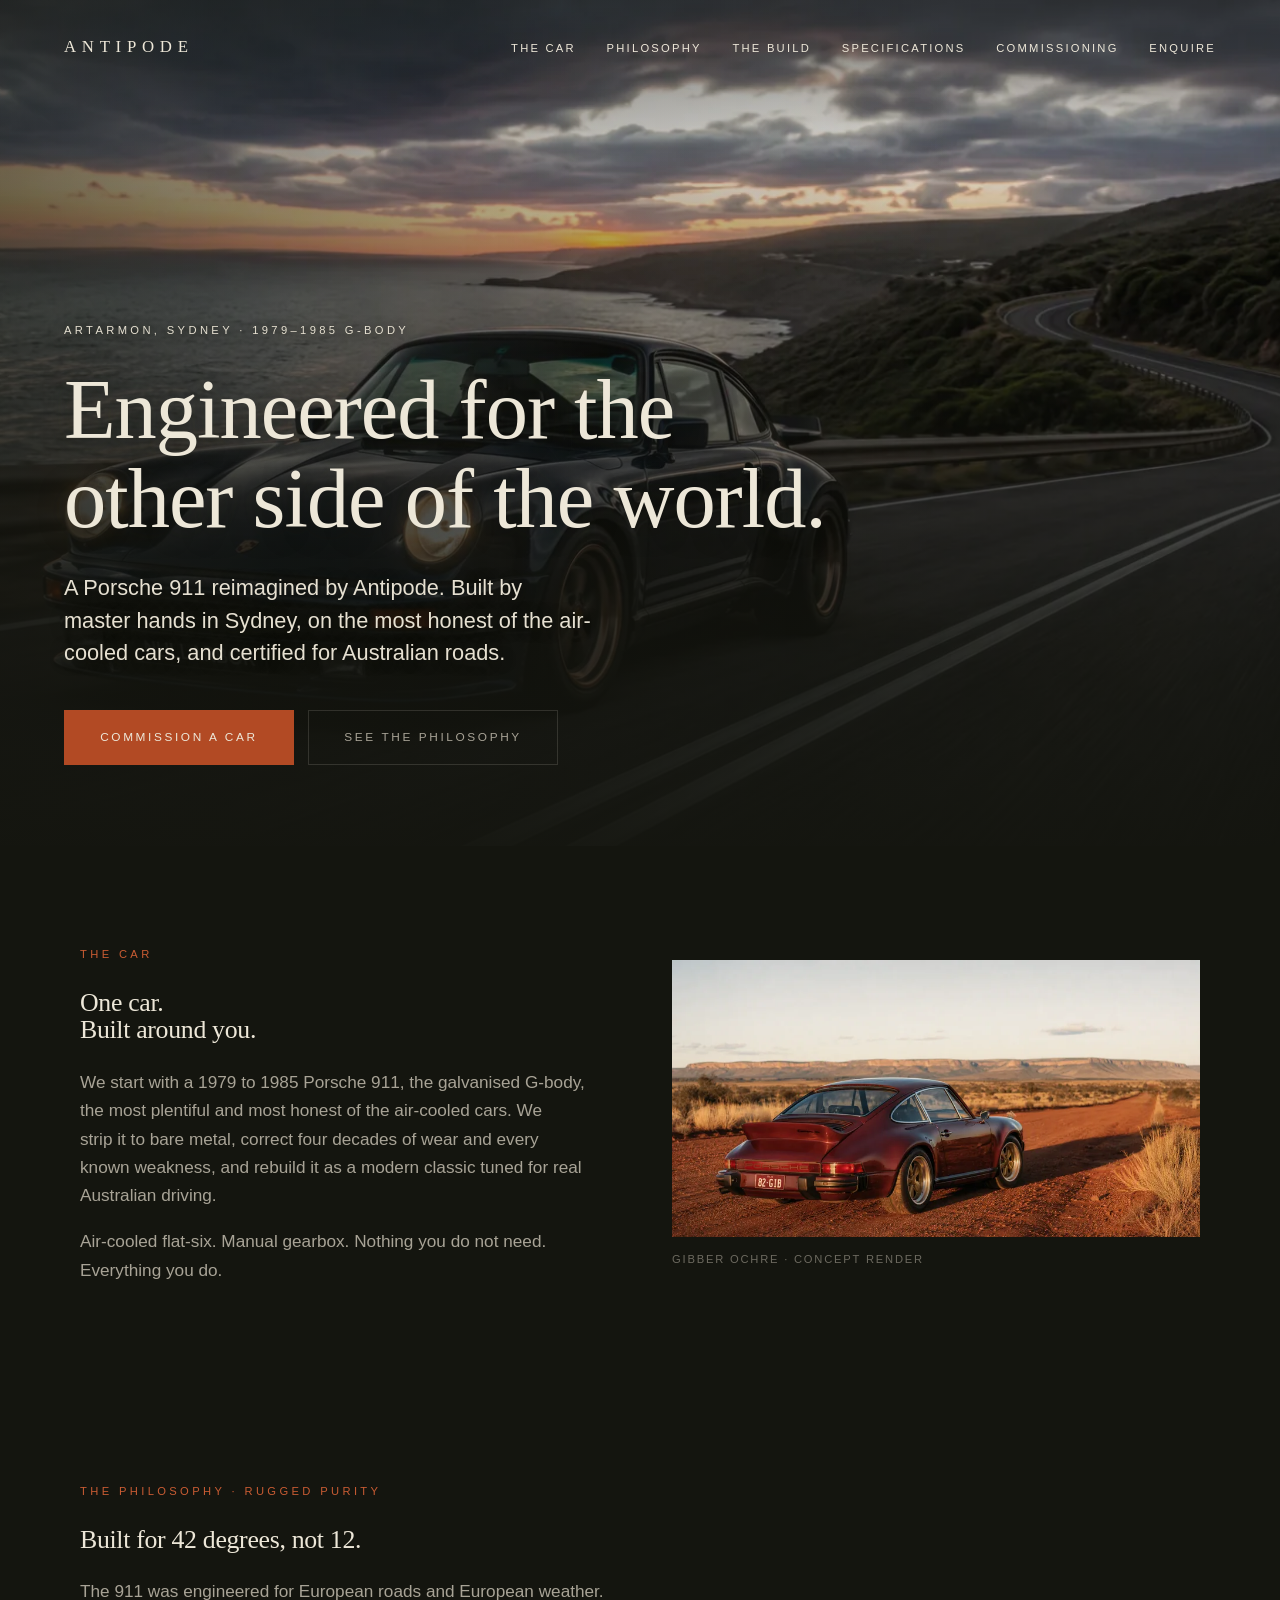
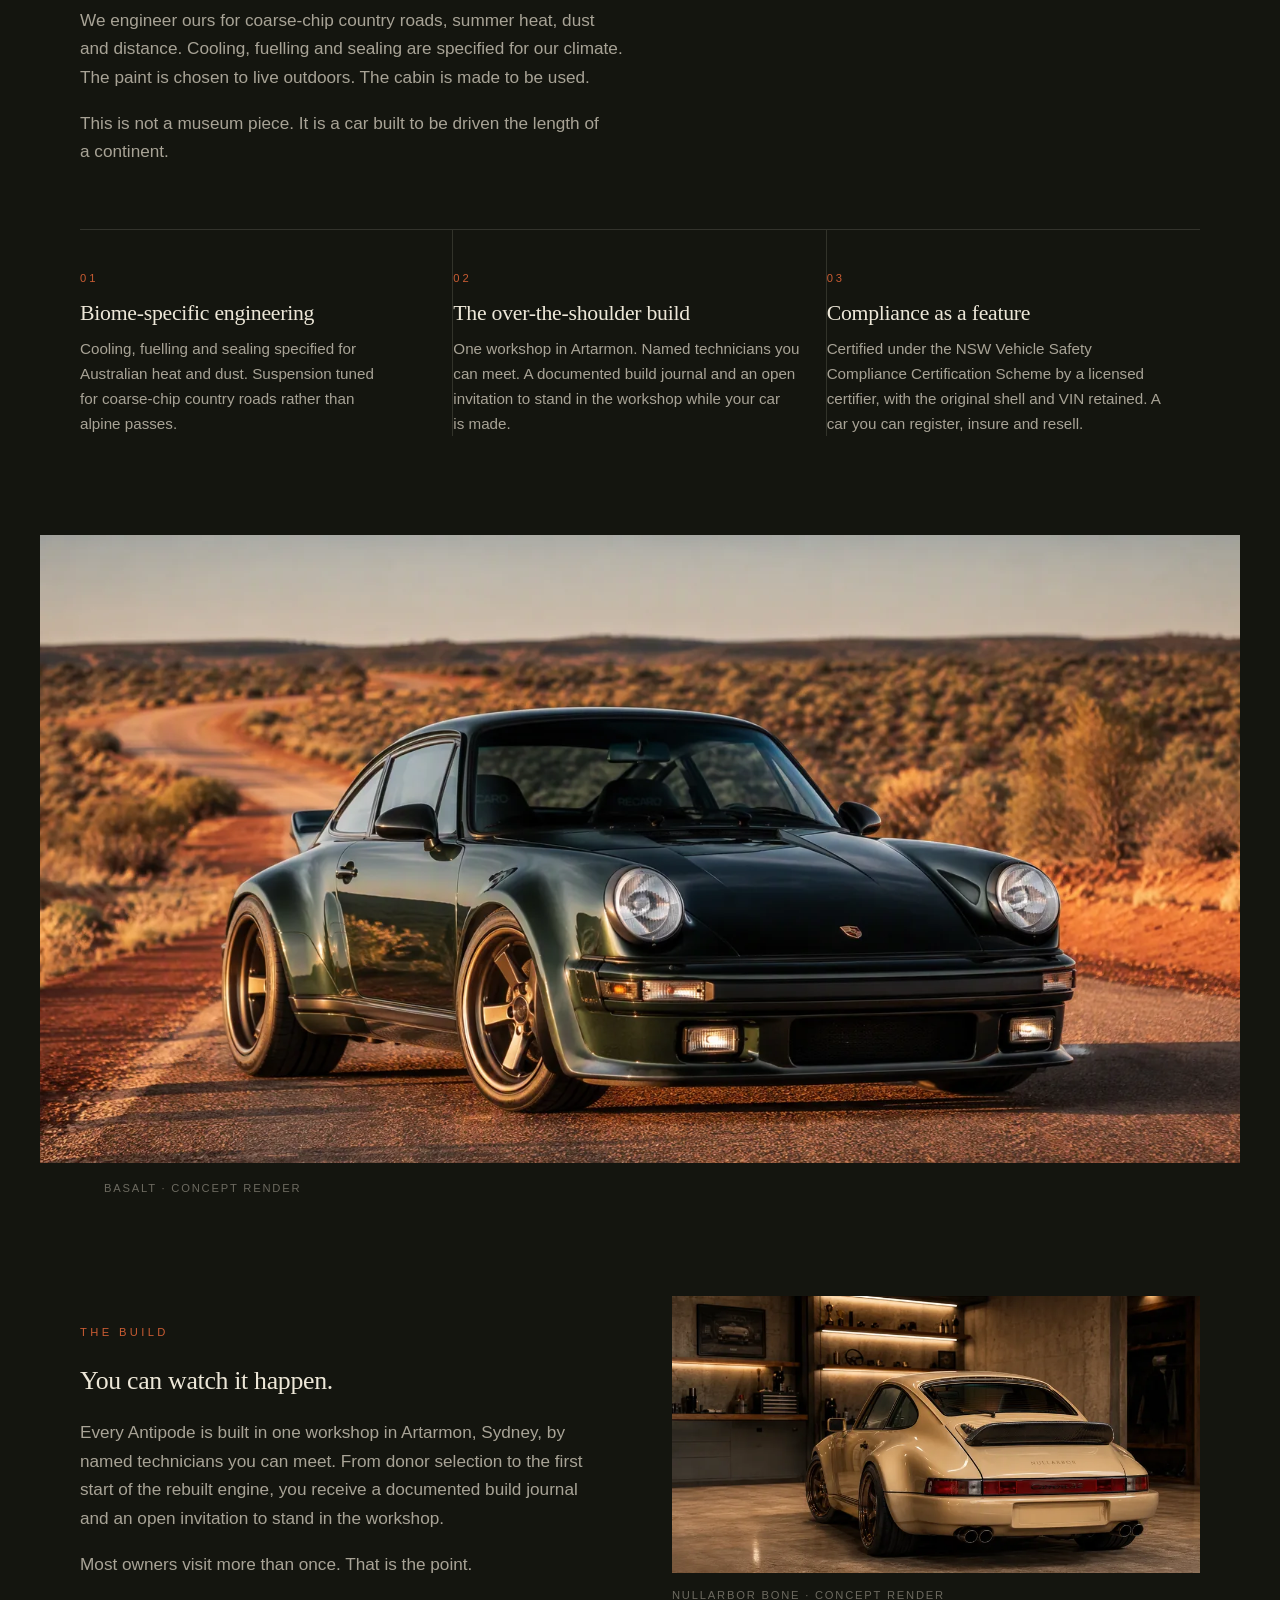
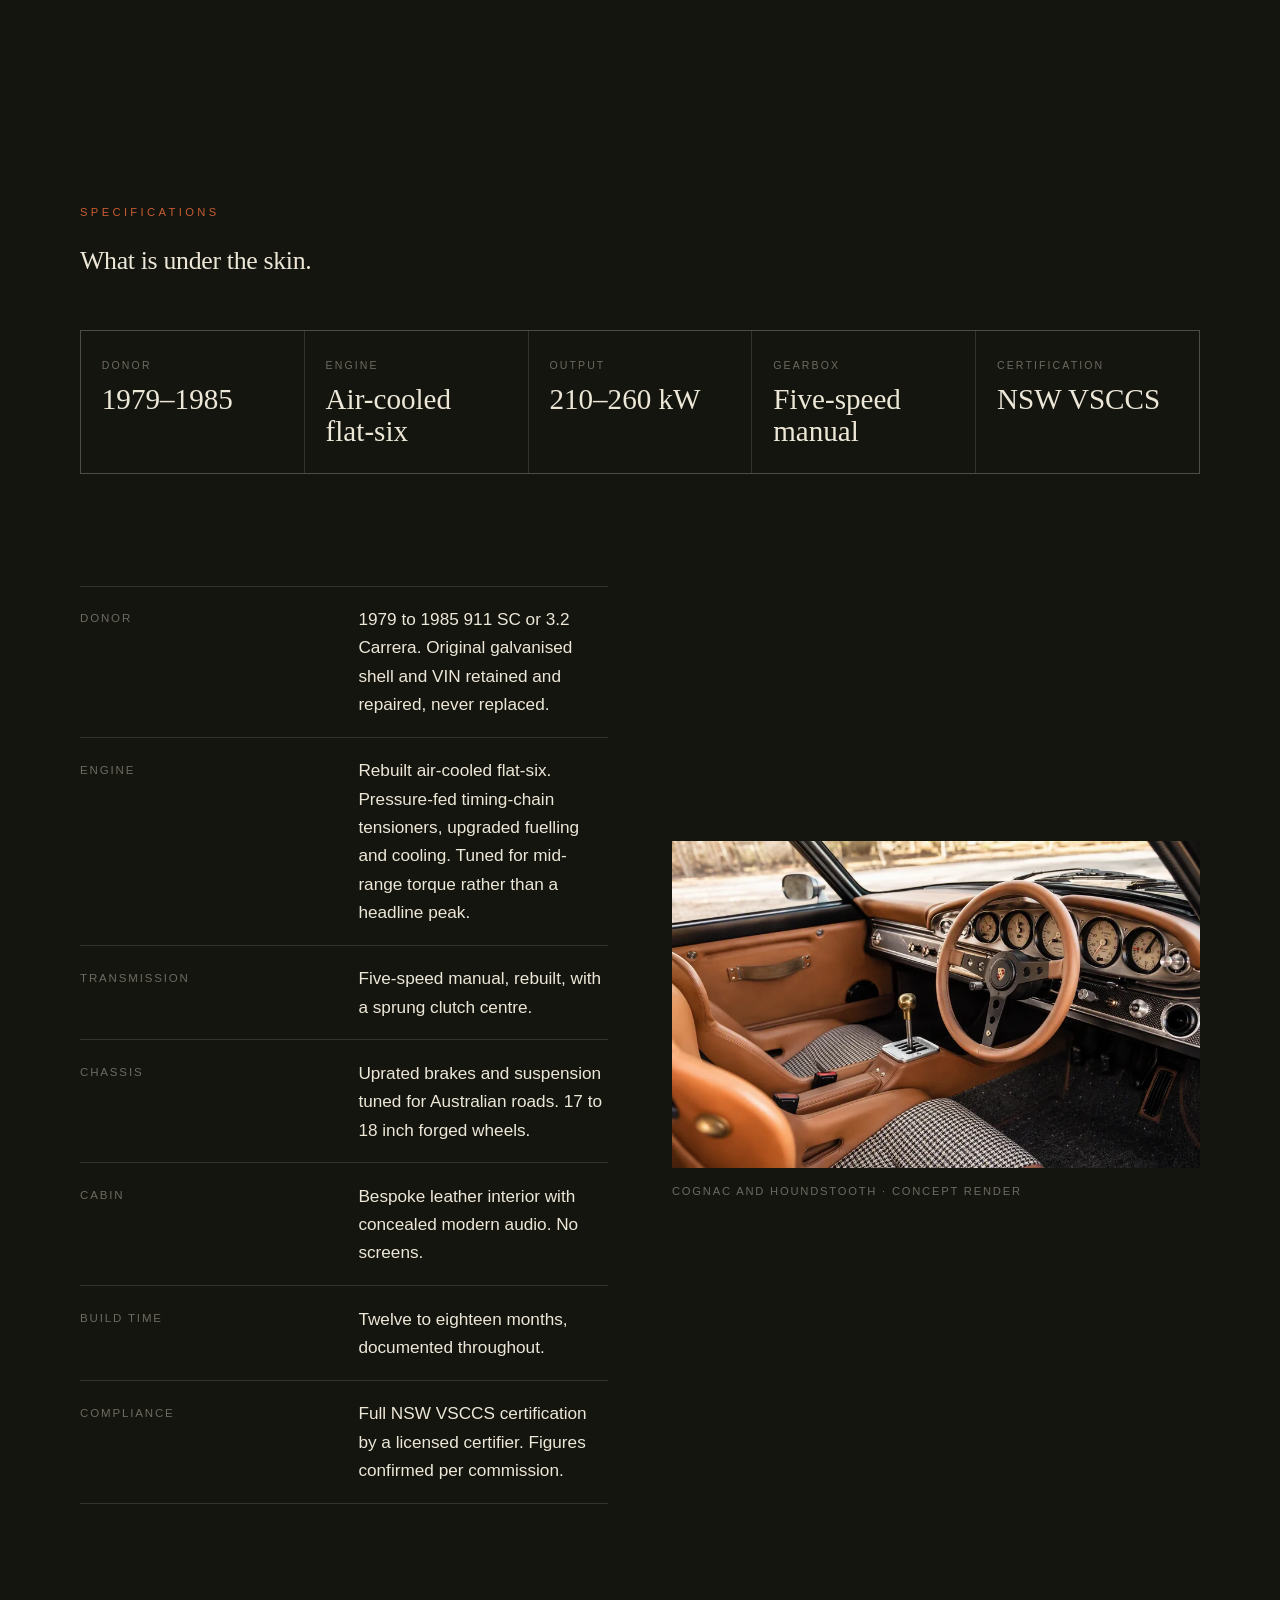
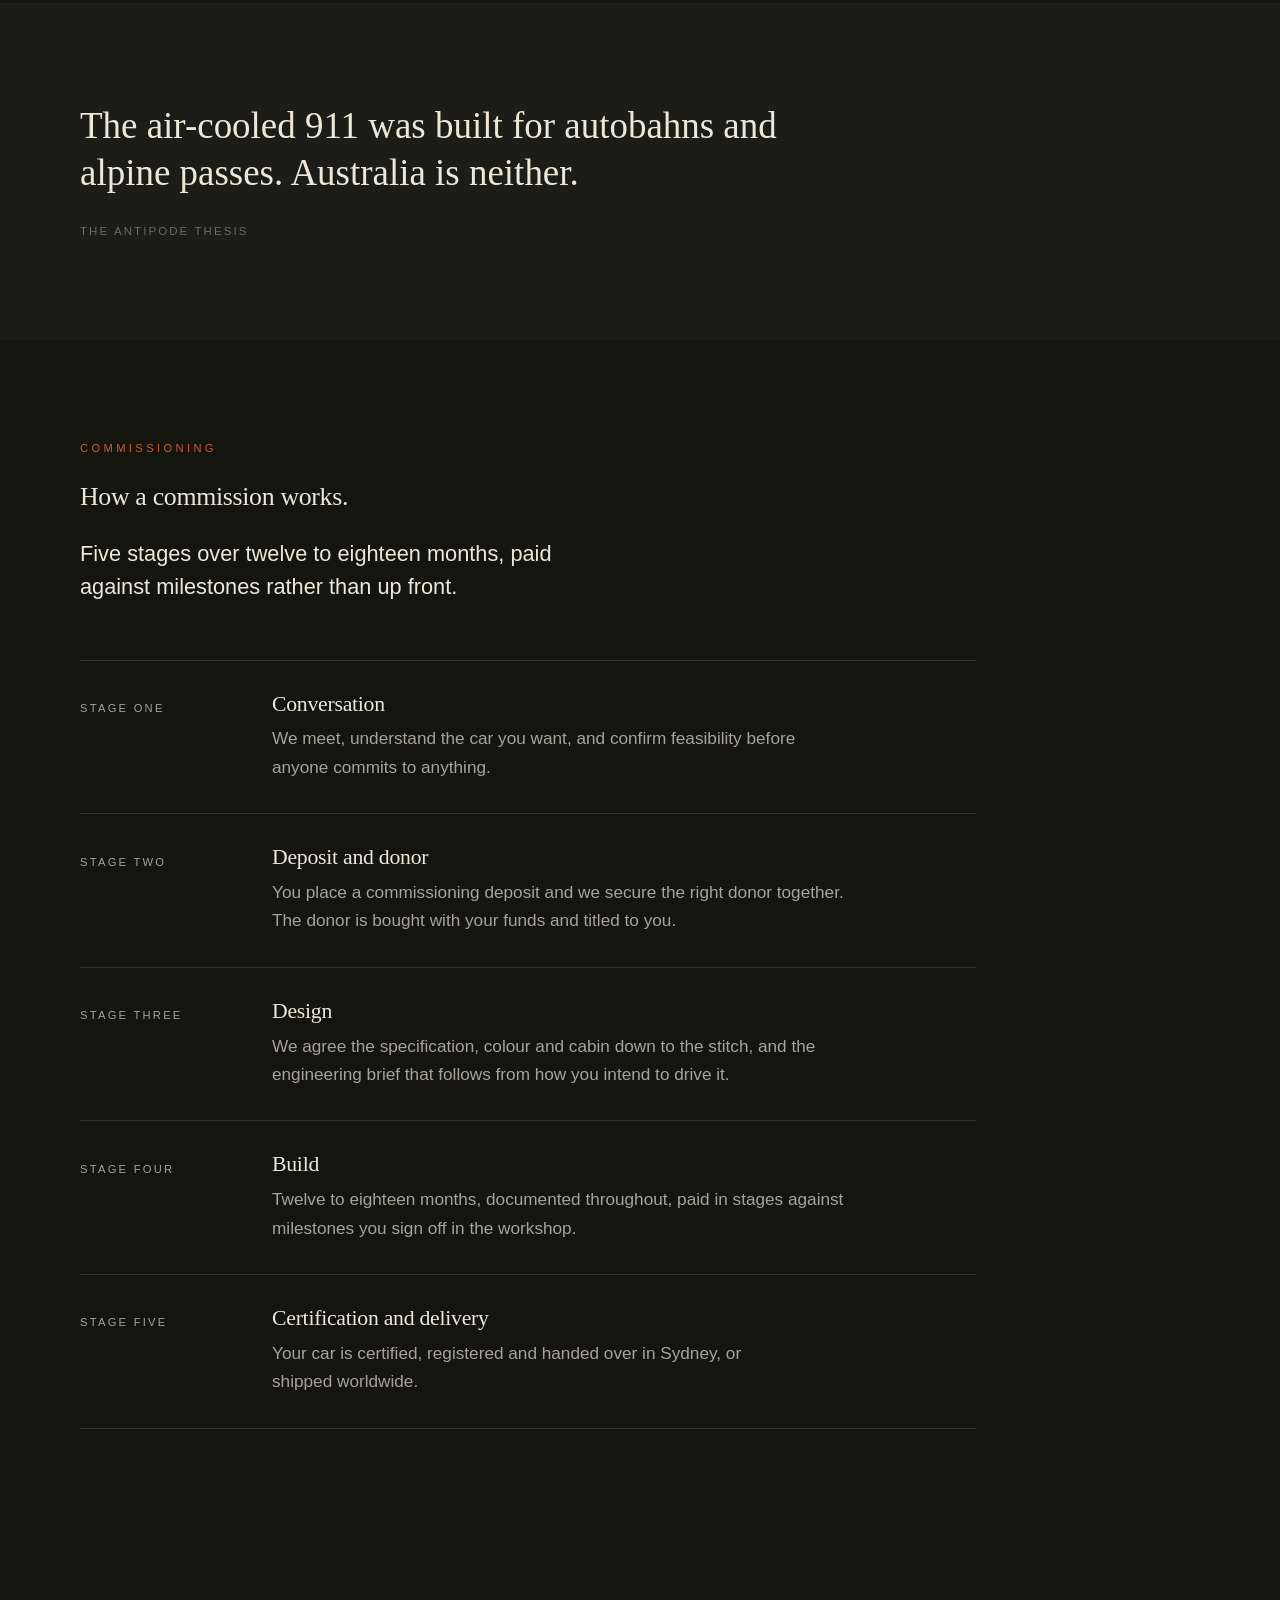
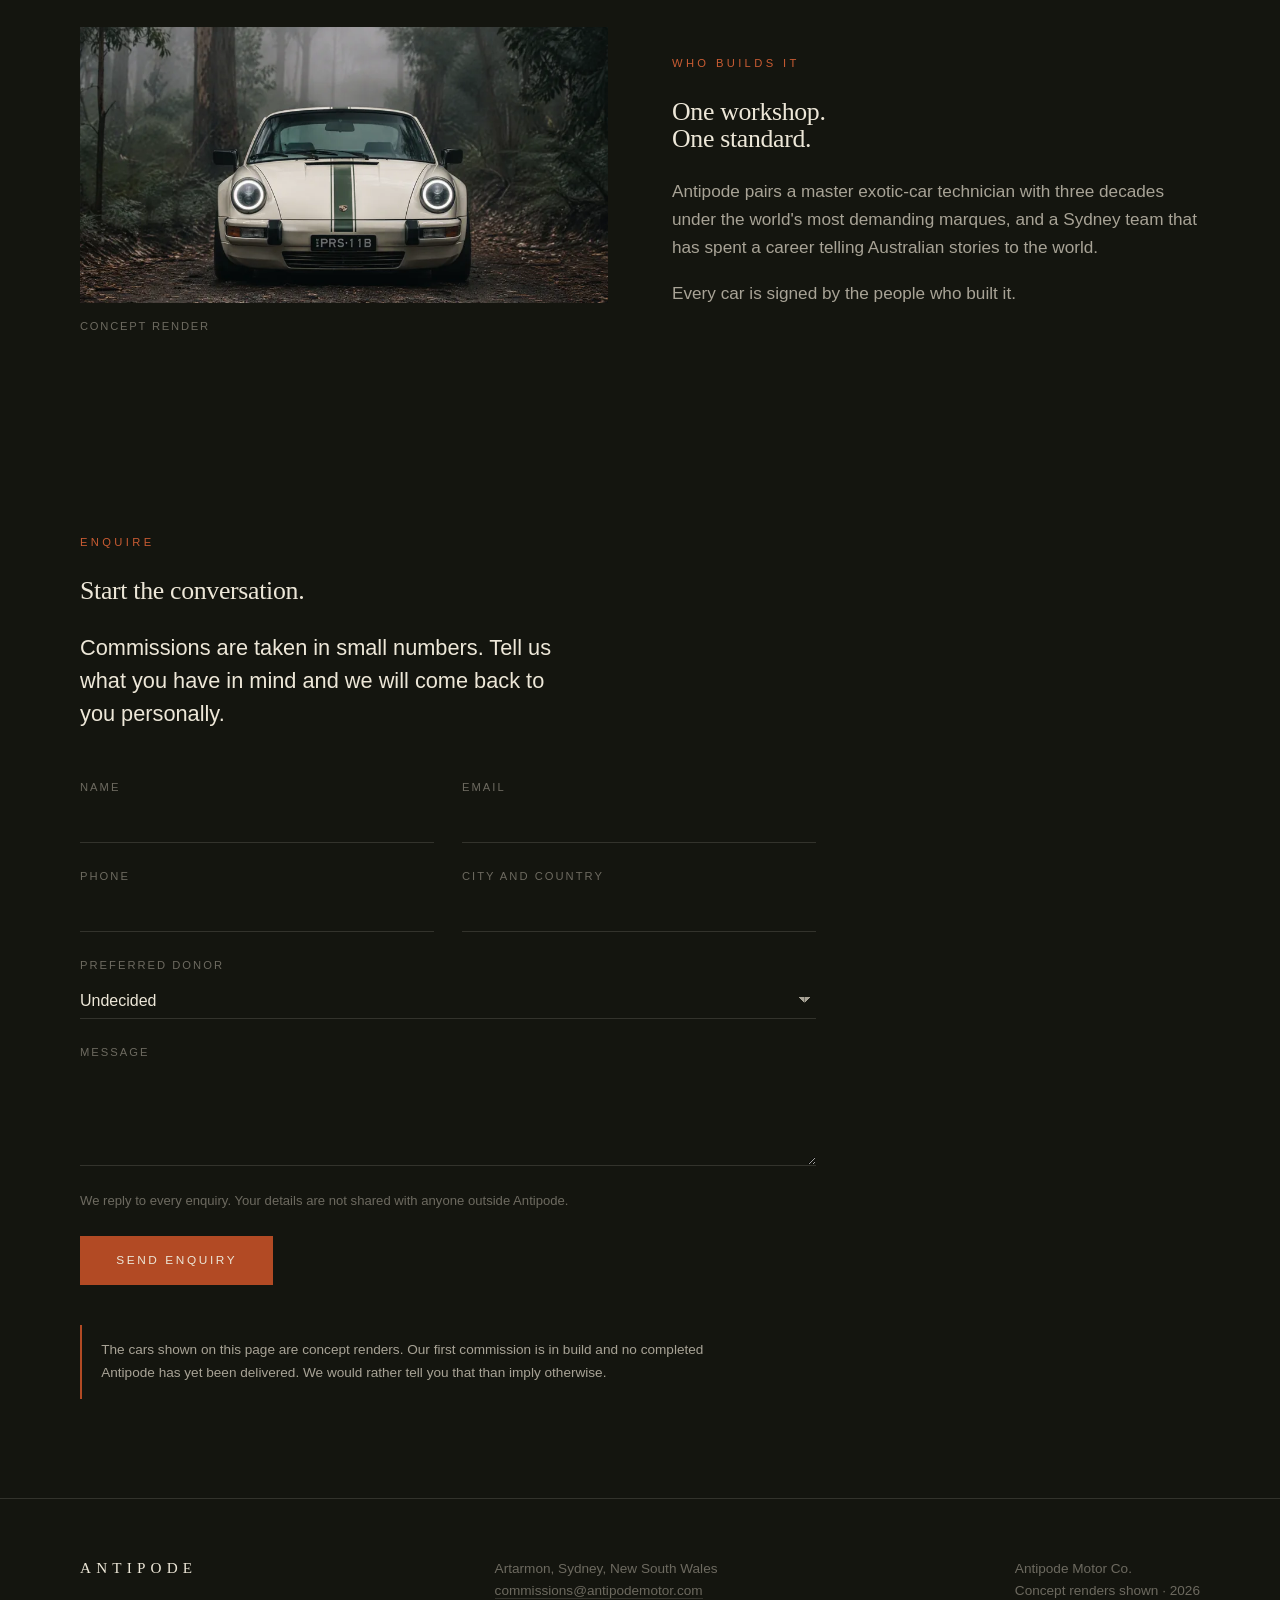
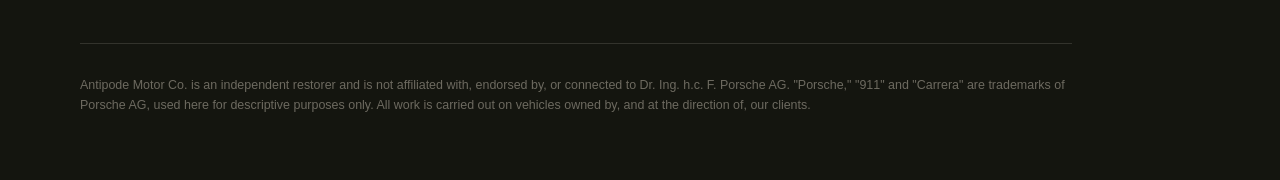
==== web/index.html @ 2384ad4c "Scope the Antipode venture: reconcile the plans, model the economics, build the site Sets up the sco" ====
<!DOCTYPE html>
<!--
  Antipode Motor Co. — homepage
  Built to the content specification in reference/plan-a-atelier.md, section
  "Homepage content specification", and the art direction in
  docs/04-brand-clearance.md.

  BEFORE THIS GOES PUBLIC, read web/ASSET-CLEARANCE.md. Every render currently
  wired in carries Porsche badging (crest and/or script) and an "AI 生成"
  watermark. None of them is cleared for publication as supplied. The markup is
  ready; the images are not.
-->
<html lang="en-AU">
  <head>
    <meta charset="utf-8" />
    <meta name="viewport" content="width=device-width, initial-scale=1" />
    <title>Antipode Motor Co. — the air-cooled 911, rebuilt for Australia</title>
    <meta
      name="description"
      content="Antipode Motor Co. builds bespoke restomods on 1979 to 1985 galvanised G-body Porsche 911 donors, by hand in Artarmon, Sydney, certified for Australian roads."
    />
    <meta name="theme-color" content="#14150f" />
    <meta name="robots" content="noindex, nofollow" />
    <link rel="icon" href="data:image/svg+xml,%3Csvg xmlns='http://www.w3.org/2000/svg' viewBox='0 0 32 32'%3E%3Crect width='32' height='32' fill='%2314150f'/%3E%3Ccircle cx='16' cy='16' r='7' fill='none' stroke='%23b24a24' stroke-width='2.5'/%3E%3Ccircle cx='16' cy='16' r='2' fill='%23ede7d8'/%3E%3C/svg%3E" />
    <link rel="stylesheet" href="styles.css" />
  </head>

  <body>
    <a class="skip" href="#main">Skip to content</a>

    <!-- ================= 1. Hero ================= -->
    <header class="hero">
      <div class="masthead">
        <a class="wordmark" href="#top">Antipode</a>
        <nav aria-label="Primary">
          <ul>
            <li><a href="#the-car">The car</a></li>
            <li><a href="#philosophy">Philosophy</a></li>
            <li><a href="#build">The build</a></li>
            <li><a href="#specifications">Specifications</a></li>
            <li><a href="#commission">Commissioning</a></li>
            <li><a href="#enquiry">Enquire</a></li>
          </ul>
        </nav>
      </div>

      <div class="hero__media">
        <picture>
          <source
            type="image/webp"
            srcset="
              assets/img/coast-dusk-motion@900.webp  900w,
              assets/img/coast-dusk-motion.webp     1600w
            "
            sizes="100vw"
          />
          <img
            src="assets/img/coast-dusk-motion.jpg"
            srcset="
              assets/img/coast-dusk-motion@900.jpg  900w,
              assets/img/coast-dusk-motion.jpg     1600w
            "
            sizes="100vw"
            alt="A dark blue Porsche 911 reimagined by Antipode, driving a coastal road at dusk with the ocean behind it."
            width="1600"
            height="837"
            fetchpriority="high"
            decoding="async"
          />
        </picture>
      </div>

      <div class="hero__inner" id="top">
        <p class="eyebrow">Artarmon, Sydney &middot; 1979&ndash;1985 G-body</p>
        <h1>Engineered for the other&nbsp;side of the world.</h1>
        <p class="lede">
          A Porsche 911 reimagined by Antipode. Built by master hands in Sydney,
          on the most honest of the air-cooled cars, and certified for
          Australian roads.
        </p>
        <div class="btn-row">
          <a class="btn btn--accent" href="#enquiry">Commission a car</a>
          <a class="btn btn--quiet" href="#philosophy">See the philosophy</a>
        </div>
      </div>
    </header>

    <main id="main">
      <!-- ================= 2. The car ================= -->
      <section class="section shell" id="the-car">
        <div class="split">
          <div class="split__text">
            <p class="eyebrow">The car</p>
            <h2>One car.<br />Built around you.</h2>
            <div class="prose">
              <p>
                We start with a 1979 to 1985 Porsche 911, the galvanised
                G-body, the most plentiful and most honest of the air-cooled
                cars. We strip it to bare metal, correct four decades of wear
                and every known weakness, and rebuild it as a modern classic
                tuned for real Australian driving.
              </p>
              <p>
                Air-cooled flat-six. Manual gearbox. Nothing you do not need.
                Everything you do.
              </p>
            </div>
          </div>
          <figure class="figure">
            <picture>
              <source
                type="image/webp"
                srcset="assets/img/outback-ochre-rear@900.webp 900w, assets/img/outback-ochre-rear.webp 1600w"
                sizes="(max-width: 54rem) 92vw, 46vw"
              />
              <img
                src="assets/img/outback-ochre-rear@900.jpg"
                srcset="assets/img/outback-ochre-rear@900.jpg 900w, assets/img/outback-ochre-rear.jpg 1600w"
                sizes="(max-width: 54rem) 92vw, 46vw"
                alt="Rear three-quarter view of an ochre-red Antipode car on a red-dirt outback road at golden hour, escarpment on the horizon."
                width="900"
                height="471"
                loading="lazy"
                decoding="async"
              />
            </picture>
            <figcaption>Gibber Ochre &middot; concept render</figcaption>
          </figure>
        </div>
      </section>

      <!-- ================= 3. Philosophy ================= -->
      <section class="section shell" id="philosophy">
        <p class="eyebrow">The philosophy &middot; Rugged purity</p>
        <h2>Built for 42 degrees, not 12.</h2>
        <div class="prose">
          <p>
            The 911 was engineered for European roads and European weather. We
            engineer ours for coarse-chip country roads, summer heat, dust and
            distance. Cooling, fuelling and sealing are specified for our
            climate. The paint is chosen to live outdoors. The cabin is made to
            be used.
          </p>
          <p>
            This is not a museum piece. It is a car built to be driven the
            length of a continent.
          </p>
        </div>

        <div class="pillars">
          <article class="pillar">
            <span class="pillar__num">01</span>
            <h3>Biome-specific engineering</h3>
            <p>
              Cooling, fuelling and sealing specified for Australian heat and
              dust. Suspension tuned for coarse-chip country roads rather than
              alpine passes.
            </p>
          </article>
          <article class="pillar">
            <span class="pillar__num">02</span>
            <h3>The over-the-shoulder build</h3>
            <p>
              One workshop in Artarmon. Named technicians you can meet. A
              documented build journal and an open invitation to stand in the
              workshop while your car is made.
            </p>
          </article>
          <article class="pillar">
            <span class="pillar__num">03</span>
            <h3>Compliance as a feature</h3>
            <p>
              Certified under the NSW Vehicle Safety Compliance Certification
              Scheme by a licensed certifier, with the original shell and VIN
              retained. A car you can register, insure and resell.
            </p>
          </article>
        </div>
      </section>

      <!-- Full-bleed plate -->
      <figure class="plate">
        <picture>
          <source
            type="image/webp"
            srcset="assets/img/outback-basalt-front@900.webp 900w, assets/img/outback-basalt-front.webp 1600w"
            sizes="100vw"
          />
          <img
            src="assets/img/outback-basalt-front.jpg"
            srcset="assets/img/outback-basalt-front@900.jpg 900w, assets/img/outback-basalt-front.jpg 1600w"
            sizes="100vw"
            alt="Front three-quarter view of a dark green Antipode car on a red-dirt outback road at golden hour."
            width="1600"
            height="837"
            loading="lazy"
            decoding="async"
          />
        </picture>
        <figcaption class="plate__caption">
          Basalt &middot; concept render
        </figcaption>
      </figure>

      <!-- ================= 4. The build journey ================= -->
      <section class="section shell" id="build">
        <div class="split split--text-first">
          <div class="split__text">
            <p class="eyebrow">The build</p>
            <h2>You can watch it happen.</h2>
            <div class="prose">
              <p>
                Every Antipode is built in one workshop in Artarmon, Sydney, by
                named technicians you can meet. From donor selection to the
                first start of the rebuilt engine, you receive a documented
                build journal and an open invitation to stand in the workshop.
              </p>
              <p>Most owners visit more than once. That is the point.</p>
            </div>
          </div>
          <figure class="figure">
            <picture>
              <source
                type="image/webp"
                srcset="assets/img/workshop-bone-rear@900.webp 900w, assets/img/workshop-bone-rear.webp 1600w"
                sizes="(max-width: 54rem) 92vw, 46vw"
              />
              <img
                src="assets/img/workshop-bone-rear@900.jpg"
                srcset="assets/img/workshop-bone-rear@900.jpg 900w, assets/img/workshop-bone-rear.jpg 1600w"
                sizes="(max-width: 54rem) 92vw, 46vw"
                alt="Rear three-quarter view of a bone-white Antipode car in a workshop, warm directional light, ducktail spoiler."
                width="900"
                height="471"
                loading="lazy"
                decoding="async"
              />
            </picture>
            <figcaption>Nullarbor Bone &middot; concept render</figcaption>
          </figure>
        </div>
      </section>

      <!-- ================= 5. Specifications ================= -->
      <section class="section shell" id="specifications">
        <p class="eyebrow">Specifications</p>
        <h2>What is under the skin.</h2>

        <dl class="spec-band">
          <div>
            <dt>Donor</dt>
            <dd>1979&ndash;1985</dd>
          </div>
          <div>
            <dt>Engine</dt>
            <dd>Air-cooled flat-six</dd>
          </div>
          <div>
            <dt>Output</dt>
            <dd>210&ndash;260 kW</dd>
          </div>
          <div>
            <dt>Gearbox</dt>
            <dd>Five-speed manual</dd>
          </div>
          <div>
            <dt>Certification</dt>
            <dd>NSW VSCCS</dd>
          </div>
        </dl>

        <div class="split" style="margin-top: 4rem">
          <dl class="spec-list">
            <div>
              <dt>Donor</dt>
              <dd>
                1979 to 1985 911 SC or 3.2 Carrera. Original galvanised shell
                and VIN retained and repaired, never replaced.
              </dd>
            </div>
            <div>
              <dt>Engine</dt>
              <dd>
                Rebuilt air-cooled flat-six. Pressure-fed timing-chain
                tensioners, upgraded fuelling and cooling. Tuned for mid-range
                torque rather than a headline peak.
              </dd>
            </div>
            <div>
              <dt>Transmission</dt>
              <dd>Five-speed manual, rebuilt, with a sprung clutch centre.</dd>
            </div>
            <div>
              <dt>Chassis</dt>
              <dd>
                Uprated brakes and suspension tuned for Australian roads. 17 to
                18 inch forged wheels.
              </dd>
            </div>
            <div>
              <dt>Cabin</dt>
              <dd>
                Bespoke leather interior with concealed modern audio. No
                screens.
              </dd>
            </div>
            <div>
              <dt>Build time</dt>
              <dd>Twelve to eighteen months, documented throughout.</dd>
            </div>
            <div>
              <dt>Compliance</dt>
              <dd>
                Full NSW VSCCS certification by a licensed certifier. Figures
                confirmed per commission.
              </dd>
            </div>
          </dl>

          <figure class="figure">
            <picture>
              <source
                type="image/webp"
                srcset="assets/img/interior-cognac@900.webp 900w, assets/img/interior-cognac.webp 1536w"
                sizes="(max-width: 54rem) 92vw, 46vw"
              />
              <img
                src="assets/img/interior-cognac@900.jpg"
                srcset="assets/img/interior-cognac@900.jpg 900w, assets/img/interior-cognac.jpg 1536w"
                sizes="(max-width: 54rem) 92vw, 46vw"
                alt="Cabin of an Antipode car: cognac leather with houndstooth seat centres, five classic dials, machined metal gear lever, no screens."
                width="900"
                height="558"
                loading="lazy"
                decoding="async"
              />
            </picture>
            <figcaption>Cognac and houndstooth &middot; concept render</figcaption>
          </figure>
        </div>
      </section>

      <!-- ================= Pull quote ================= -->
      <section class="section pull">
        <div class="shell">
          <blockquote>
            <p>
              The air-cooled 911 was built for autobahns and alpine passes.
              Australia is neither.
            </p>
            <footer>The Antipode thesis</footer>
          </blockquote>
        </div>
      </section>

      <!-- ================= 6. Commissioning ================= -->
      <section class="section shell" id="commission">
        <p class="eyebrow">Commissioning</p>
        <h2>How a commission works.</h2>
        <p class="lede">
          Five stages over twelve to eighteen months, paid against milestones
          rather than up front.
        </p>

        <div class="journey">
          <article class="journey__step">
            <p class="journey__when">Stage one</p>
            <div>
              <h3>Conversation</h3>
              <p>
                We meet, understand the car you want, and confirm feasibility
                before anyone commits to anything.
              </p>
            </div>
          </article>
          <article class="journey__step">
            <p class="journey__when">Stage two</p>
            <div>
              <h3>Deposit and donor</h3>
              <p>
                You place a commissioning deposit and we secure the right donor
                together. The donor is bought with your funds and titled to
                you.
              </p>
            </div>
          </article>
          <article class="journey__step">
            <p class="journey__when">Stage three</p>
            <div>
              <h3>Design</h3>
              <p>
                We agree the specification, colour and cabin down to the
                stitch, and the engineering brief that follows from how you
                intend to drive it.
              </p>
            </div>
          </article>
          <article class="journey__step">
            <p class="journey__when">Stage four</p>
            <div>
              <h3>Build</h3>
              <p>
                Twelve to eighteen months, documented throughout, paid in
                stages against milestones you sign off in the workshop.
              </p>
            </div>
          </article>
          <article class="journey__step">
            <p class="journey__when">Stage five</p>
            <div>
              <h3>Certification and delivery</h3>
              <p>
                Your car is certified, registered and handed over in Sydney, or
                shipped worldwide.
              </p>
            </div>
          </article>
        </div>
      </section>

      <!-- ================= 7. Founders and workshop ================= -->
      <section class="section shell" id="who">
        <div class="split">
          <figure class="figure">
            <picture>
              <source
                type="image/webp"
                srcset="assets/img/forest-bone-front@900.webp 900w, assets/img/forest-bone-front.webp 1600w"
                sizes="(max-width: 54rem) 92vw, 46vw"
              />
              <img
                src="assets/img/forest-bone-front@900.jpg"
                srcset="assets/img/forest-bone-front@900.jpg 900w, assets/img/forest-bone-front.jpg 1600w"
                sizes="(max-width: 54rem) 92vw, 46vw"
                alt="Head-on view of a bone-white Antipode car with a green centre stripe on a wet forest road in fog."
                width="900"
                height="471"
                loading="lazy"
                decoding="async"
              />
            </picture>
            <figcaption>Concept render</figcaption>
          </figure>
          <div class="split__text">
            <p class="eyebrow">Who builds it</p>
            <h2>One workshop.<br />One standard.</h2>
            <div class="prose">
              <p>
                Antipode pairs a master exotic-car technician with three decades
                under the world's most demanding marques, and a Sydney team that
                has spent a career telling Australian stories to the world.
              </p>
              <p>Every car is signed by the people who built it.</p>
            </div>
          </div>
        </div>
      </section>

      <!-- ================= 8. Enquiry ================= -->
      <section class="section shell" id="enquiry">
        <p class="eyebrow">Enquire</p>
        <h2>Start the conversation.</h2>
        <p class="lede">
          Commissions are taken in small numbers. Tell us what you have in mind
          and we will come back to you personally.
        </p>

        <!--
          No action set yet. Wire to the CRM endpoint before launch and add
          server-side validation plus a spam control. See web/README.md.
        -->
        <form class="enquiry" method="post" action="#" novalidate>
          <div class="field">
            <label for="name">Name</label>
            <input id="name" name="name" type="text" autocomplete="name" required />
          </div>
          <div class="field">
            <label for="email">Email</label>
            <input
              id="email"
              name="email"
              type="email"
              autocomplete="email"
              required
            />
          </div>
          <div class="field">
            <label for="phone">Phone</label>
            <input id="phone" name="phone" type="tel" autocomplete="tel" />
          </div>
          <div class="field">
            <label for="location">City and country</label>
            <input
              id="location"
              name="location"
              type="text"
              autocomplete="address-level2"
            />
          </div>
          <div class="field field--wide">
            <label for="donor">Preferred donor</label>
            <select id="donor" name="donor">
              <option value="undecided">Undecided</option>
              <option value="sc">911 SC (1979&ndash;1983)</option>
              <option value="carrera">3.2 Carrera (1984&ndash;1985)</option>
              <option value="own">I already own a donor</option>
            </select>
          </div>
          <div class="field field--wide">
            <label for="message">Message</label>
            <textarea id="message" name="message" rows="4"></textarea>
          </div>
          <p class="form-note">
            We reply to every enquiry. Your details are not shared with anyone
            outside Antipode.
          </p>
          <div class="field--wide">
            <button class="btn btn--accent" type="submit">Send enquiry</button>
          </div>
        </form>

        <p class="notice">
          The cars shown on this page are concept renders. Our first commission
          is in build and no completed Antipode has yet been delivered. We would
          rather tell you that than imply otherwise.
        </p>
      </section>
    </main>

    <footer class="site-footer">
      <div class="shell">
        <div class="site-footer__top">
          <p class="wordmark" style="font-size: 0.95rem">Antipode</p>
          <p>
            Artarmon, Sydney, New South Wales<br />
            <a href="mailto:commissions@antipodemotor.com"
              >commissions@antipodemotor.com</a
            >
          </p>
          <p>
            Antipode Motor Co.<br />
            Concept renders shown &middot; 2026
          </p>
        </div>

        <p class="disclaimer">
          Antipode Motor Co. is an independent restorer and is not affiliated
          with, endorsed by, or connected to Dr. Ing. h.c. F. Porsche AG.
          "Porsche," "911" and "Carrera" are trademarks of Porsche AG, used here
          for descriptive purposes only. All work is carried out on vehicles
          owned by, and at the direction of, our clients.
        </p>
      </div>
    </footer>

    <script>
      // Reveal on scroll, as progressive enhancement. Content must never be
      // hidden unless we are certain we can show it again, so: the .reveal
      // class is only added by JS, anything already near the viewport is
      // revealed on the same frame, and a failsafe timer reveals everything
      // regardless. Without JS, or with reduced motion, nothing is ever hidden.
      (function () {
        var reduce = window.matchMedia("(prefers-reduced-motion: reduce)").matches;
        if (reduce || !("IntersectionObserver" in window)) return;

        var targets = [].slice.call(
          document.querySelectorAll(
            ".section > .split, .pillars, .spec-band, .journey__step, .plate, .pull blockquote"
          )
        );
        if (!targets.length) return;

        function show(el) {
          el.classList.add("is-in");
        }
        function showAll() {
          targets.forEach(show);
        }

        targets.forEach(function (el) {
          el.classList.add("reveal");
        });

        var io = new IntersectionObserver(
          function (entries) {
            entries.forEach(function (entry) {
              if (entry.isIntersecting) {
                show(entry.target);
                io.unobserve(entry.target);
              }
            });
          },
          { rootMargin: "200px 0px 0px 0px", threshold: 0.01 }
        );
        targets.forEach(function (el) {
          io.observe(el);
        });

        // Anything already on screen should not wait for a scroll event.
        requestAnimationFrame(function () {
          var vh = window.innerHeight;
          targets.forEach(function (el) {
            if (el.getBoundingClientRect().top < vh * 1.2) show(el);
          });
        });

        // Failsafe: if anything above did not fire, reveal everything anyway.
        window.setTimeout(showAll, 2500);
        window.addEventListener("load", function () {
          window.setTimeout(showAll, 600);
        });
      })();
    </script>
  </body>
</html>
---- web/styles.css ----
/* ==========================================================================
   Antipode Motor Co.
   Art direction per docs/04-brand-clearance.md: charcoal ground, bone text,
   a single ochre-red accent. One transitional serif, one grotesque.
   No external fonts, no frameworks, no carousels. Scroll-led editorial pacing.
   ========================================================================== */

:root {
  --charcoal: #14150f;
  --charcoal-lift: #1c1d16;
  --bone: #ede7d8;
  --bone-dim: #a8a396;
  --bone-faint: #6d6a60;
  --ochre: #b24a24;
  --ochre-lift: #c95c33;
  --rule: rgba(237, 231, 216, 0.14);

  --serif: "Iowan Old Style", "Palatino Linotype", Palatino, "Book Antiqua",
    Georgia, "Times New Roman", serif;
  --grotesque: -apple-system, BlinkMacSystemFont, "Helvetica Neue", Inter,
    "Segoe UI", Roboto, Arial, sans-serif;

  /* Fluid type. Body stays generous; headlines carry the editorial weight. */
  --step-0: clamp(1rem, 0.97rem + 0.15vw, 1.075rem);
  --step-1: clamp(1.15rem, 1.08rem + 0.35vw, 1.4rem);
  --step-2: clamp(1.6rem, 1.35rem + 1.2vw, 2.4rem);
  --step-3: clamp(2.1rem, 1.6rem + 2.4vw, 3.6rem);
  --step-4: clamp(2.6rem, 1.6rem + 4.6vw, 5.75rem);

  --gutter: clamp(1.35rem, 5vw, 6rem);
  --measure: 34rem;
  --section-y: clamp(5rem, 11vh, 9.5rem);
}

*,
*::before,
*::after {
  box-sizing: border-box;
}

html {
  -webkit-text-size-adjust: 100%;
}

@media (prefers-reduced-motion: no-preference) {
  html {
    scroll-behavior: smooth;
  }
}

body {
  margin: 0;
  background: var(--charcoal);
  color: var(--bone);
  font-family: var(--grotesque);
  font-size: var(--step-0);
  line-height: 1.65;
  font-weight: 380;
  -webkit-font-smoothing: antialiased;
  overflow-x: hidden;
}

h1,
h2,
h3,
.serif {
  font-family: var(--serif);
  font-weight: 400;
  letter-spacing: -0.012em;
  line-height: 1.06;
  margin: 0;
  text-wrap: balance;
}

p {
  margin: 0;
  text-wrap: pretty;
}

img {
  display: block;
  max-width: 100%;
  height: auto;
}

a {
  color: inherit;
}

/* --- Shared primitives -------------------------------------------------- */

.shell {
  max-width: 78rem;
  margin-inline: auto;
  padding-inline: var(--gutter);
}

.section {
  padding-block: var(--section-y);
}

.eyebrow {
  font-family: var(--grotesque);
  font-size: 0.7rem;
  font-weight: 500;
  letter-spacing: 0.3em;
  text-transform: uppercase;
  color: var(--ochre-lift);
  margin: 0 0 1.6rem;
}

.eyebrow--dim {
  color: var(--bone-faint);
}

.lede {
  font-size: var(--step-1);
  line-height: 1.5;
  color: var(--bone);
  max-width: var(--measure);
  margin-top: 1.75rem;
}

.prose {
  max-width: var(--measure);
  color: var(--bone-dim);
  margin-top: 1.5rem;
}

.prose > p + p {
  margin-top: 1.1rem;
}

.rule {
  border: 0;
  border-top: 1px solid var(--rule);
  margin: 0;
}

/* Skip link, keyboard users first. */
.skip {
  position: absolute;
  left: -9999px;
  top: 0;
  z-index: 100;
  background: var(--bone);
  color: var(--charcoal);
  padding: 0.75rem 1.25rem;
  font-size: 0.8rem;
  letter-spacing: 0.08em;
}

.skip:focus {
  left: 1rem;
  top: 1rem;
}

:where(a, button, input, select, textarea, summary):focus-visible {
  outline: 2px solid var(--ochre-lift);
  outline-offset: 3px;
}

/* --- Buttons ------------------------------------------------------------ */

.btn {
  display: inline-block;
  font-family: var(--grotesque);
  font-size: 0.74rem;
  font-weight: 500;
  letter-spacing: 0.22em;
  text-transform: uppercase;
  text-decoration: none;
  padding: 1.05rem 2.2rem;
  border: 1px solid var(--bone);
  color: var(--bone);
  background: transparent;
  cursor: pointer;
  transition: background-color 0.25s ease, color 0.25s ease,
    border-color 0.25s ease;
}

.btn:hover {
  background: var(--bone);
  color: var(--charcoal);
}

.btn--accent {
  border-color: var(--ochre);
  background: var(--ochre);
  color: var(--bone);
}

.btn--accent:hover {
  background: var(--ochre-lift);
  border-color: var(--ochre-lift);
  color: var(--bone);
}

.btn--quiet {
  border-color: var(--rule);
  color: var(--bone-dim);
}

.btn--quiet:hover {
  background: transparent;
  border-color: var(--bone);
  color: var(--bone);
}

.btn-row {
  display: flex;
  flex-wrap: wrap;
  gap: 0.9rem;
  margin-top: 2.5rem;
}

/* --- Masthead ----------------------------------------------------------- */

.masthead {
  position: absolute;
  inset: 0 0 auto;
  z-index: 20;
  display: flex;
  align-items: baseline;
  justify-content: space-between;
  gap: 1.5rem;
  padding: clamp(1.4rem, 3.5vh, 2.5rem) var(--gutter);
}

.wordmark {
  font-family: var(--serif);
  font-size: 1.05rem;
  letter-spacing: 0.34em;
  text-transform: uppercase;
  text-decoration: none;
  color: var(--bone);
  white-space: nowrap;
}

.masthead nav ul {
  display: flex;
  flex-wrap: wrap;
  gap: clamp(1rem, 2.4vw, 2.1rem);
  list-style: none;
  margin: 0;
  padding: 0;
}

.masthead nav a {
  font-size: 0.7rem;
  font-weight: 500;
  letter-spacing: 0.2em;
  text-transform: uppercase;
  text-decoration: none;
  color: var(--bone);
  padding-bottom: 0.2rem;
  border-bottom: 1px solid transparent;
  transition: border-color 0.25s ease;
}

.masthead nav a:hover {
  border-bottom-color: var(--ochre-lift);
}

@media (max-width: 46rem) {
  .masthead nav {
    display: none;
  }
}

/* --- Hero --------------------------------------------------------------- */

.hero {
  position: relative;
  min-height: min(94svh, 54rem);
  display: grid;
  align-content: end;
  padding: 0 var(--gutter) clamp(3rem, 9vh, 6rem);
  isolation: isolate;
}

.hero__media,
.hero__media img {
  position: absolute;
  inset: 0;
  width: 100%;
  height: 100%;
  z-index: -2;
}

.hero__media img {
  object-fit: cover;
  object-position: 55% 55%;
}

.hero__media::after {
  content: "";
  position: absolute;
  inset: 0;
  z-index: -1;
  background: linear-gradient(
      to top,
      rgba(20, 21, 15, 0.96) 0%,
      rgba(20, 21, 15, 0.78) 26%,
      rgba(20, 21, 15, 0.34) 62%,
      rgba(20, 21, 15, 0.12) 82%,
      rgba(20, 21, 15, 0.5) 100%
    ),
    linear-gradient(
      to right,
      rgba(20, 21, 15, 0.55) 0%,
      rgba(20, 21, 15, 0.12) 45%,
      transparent 75%
    );
}

.hero__inner {
  max-width: 52rem;
}

.hero h1 {
  font-size: var(--step-4);
}

.hero .lede {
  max-width: 33rem;
  color: #e6e0d1;
  text-shadow: 0 1px 14px rgba(20, 21, 15, 0.65);
}

/* The hero sits over a bright sunset, where the ochre accent goes illegible.
   Over photography the eyebrow reverts to bone with a shadow. */
.hero .eyebrow {
  color: #e6e0d1;
  text-shadow: 0 1px 12px rgba(20, 21, 15, 0.8);
}

.hero h1 {
  text-shadow: 0 2px 26px rgba(20, 21, 15, 0.5);
}

/* --- Editorial two-column ---------------------------------------------- */

.split {
  display: grid;
  grid-template-columns: minmax(0, 1fr) minmax(0, 1fr);
  gap: clamp(2rem, 5vw, 5.5rem);
  align-items: center;
}

.split--text-first > .split__text {
  order: -1;
}

@media (max-width: 54rem) {
  .split {
    grid-template-columns: minmax(0, 1fr);
    gap: 2.5rem;
  }
}

.figure {
  margin: 0;
}

.figure figcaption {
  font-size: 0.7rem;
  letter-spacing: 0.16em;
  text-transform: uppercase;
  color: var(--bone-faint);
  margin-top: 0.85rem;
}

/* --- Full-bleed plate --------------------------------------------------- */

.plate {
  position: relative;
  margin-block: 0;
}

.plate img {
  width: 100%;
  max-height: 82svh;
  object-fit: cover;
}

.plate__caption {
  padding: 1rem var(--gutter) 0;
  font-size: 0.7rem;
  letter-spacing: 0.16em;
  text-transform: uppercase;
  color: var(--bone-faint);
  max-width: 78rem;
  margin-inline: auto;
}

/* --- Pillars ------------------------------------------------------------ */

.pillars {
  display: grid;
  grid-template-columns: repeat(auto-fit, minmax(15rem, 1fr));
  gap: 0;
  margin-top: 4rem;
  border-top: 1px solid var(--rule);
}

.pillar {
  padding: 2.4rem clamp(0rem, 2vw, 2.2rem) 0 0;
  border-right: 1px solid var(--rule);
}

.pillar:last-child {
  border-right: 0;
}

@media (max-width: 54rem) {
  .pillar {
    border-right: 0;
    border-bottom: 1px solid var(--rule);
    padding-bottom: 2.2rem;
    padding-right: 0;
  }
  .pillar:last-child {
    border-bottom: 0;
  }
}

.pillar__num {
  font-size: 0.7rem;
  letter-spacing: 0.26em;
  color: var(--ochre-lift);
  display: block;
  margin-bottom: 0.9rem;
}

.pillar h3 {
  font-size: var(--step-1);
  margin-bottom: 0.7rem;
}

.pillar p {
  color: var(--bone-dim);
  font-size: 0.95rem;
}

/* --- Spec band ---------------------------------------------------------- */

.spec-band {
  display: grid;
  grid-template-columns: repeat(auto-fit, minmax(9.5rem, 1fr));
  gap: 1px;
  background: var(--rule);
  margin-top: 3.5rem;
  border: 1px solid var(--rule);
}

.spec-band > div {
  background: var(--charcoal);
  padding: 1.6rem 1.3rem;
}

.spec-band dt {
  font-size: 0.66rem;
  letter-spacing: 0.2em;
  text-transform: uppercase;
  color: var(--bone-faint);
  margin-bottom: 0.55rem;
}

.spec-band dd {
  font-family: var(--serif);
  font-size: clamp(1.35rem, 1.1rem + 0.9vw, 1.9rem);
  margin: 0;
  line-height: 1.1;
}

/* --- Spec list ---------------------------------------------------------- */

.spec-list {
  margin: 3rem 0 0;
  display: grid;
  gap: 0;
}

.spec-list > div {
  display: grid;
  grid-template-columns: minmax(9rem, 15rem) minmax(0, 1fr);
  gap: clamp(1rem, 3vw, 2.5rem);
  padding: 1.15rem 0;
  border-top: 1px solid var(--rule);
}

.spec-list > div:last-child {
  border-bottom: 1px solid var(--rule);
}

.spec-list dt {
  font-size: 0.72rem;
  letter-spacing: 0.16em;
  text-transform: uppercase;
  color: var(--bone-faint);
  padding-top: 0.28rem;
}

.spec-list dd {
  margin: 0;
  color: var(--bone);
}

/* --- Journey ------------------------------------------------------------ */

.journey {
  margin-top: 3.5rem;
  max-width: 56rem;
}

.journey__step {
  display: grid;
  grid-template-columns: minmax(6.5rem, 9rem) minmax(0, 1fr);
  gap: clamp(1.2rem, 4vw, 3rem);
  padding: 2rem 0;
  border-top: 1px solid var(--rule);
}

.journey__step:last-child {
  border-bottom: 1px solid var(--rule);
}

.journey__when {
  font-size: 0.7rem;
  letter-spacing: 0.2em;
  text-transform: uppercase;
  color: var(--ochre-lift);
  padding-top: 0.4rem;
}

.journey__step h3 {
  font-size: var(--step-1);
  margin-bottom: 0.55rem;
}

.journey__step p {
  color: var(--bone-dim);
  max-width: 36rem;
}

@media (max-width: 40rem) {
  .journey__step {
    grid-template-columns: minmax(0, 1fr);
    gap: 0.7rem;
  }
}

/* --- Pull quote --------------------------------------------------------- */

.pull {
  background: var(--charcoal-lift);
}

.pull blockquote {
  margin: 0;
  max-width: 44rem;
}

.pull p {
  font-family: var(--serif);
  font-size: var(--step-2);
  line-height: 1.28;
}

.pull footer {
  margin-top: 1.6rem;
  font-size: 0.72rem;
  letter-spacing: 0.18em;
  text-transform: uppercase;
  color: var(--bone-faint);
}

/* --- Form --------------------------------------------------------------- */

.enquiry {
  display: grid;
  grid-template-columns: repeat(2, minmax(0, 1fr));
  gap: 1.5rem 1.75rem;
  margin-top: 3rem;
  max-width: 46rem;
}

.field {
  display: grid;
  gap: 0.5rem;
}

.field--wide {
  grid-column: 1 / -1;
}

.field label {
  font-size: 0.7rem;
  letter-spacing: 0.18em;
  text-transform: uppercase;
  color: var(--bone-faint);
}

.field :is(input, select, textarea) {
  font-family: inherit;
  font-size: 1rem;
  color: var(--bone);
  background: transparent;
  border: 0;
  border-bottom: 1px solid var(--rule);
  padding: 0.6rem 0;
  border-radius: 0;
  width: 100%;
  transition: border-color 0.25s ease;
}

.field :is(input, select, textarea):hover,
.field :is(input, select, textarea):focus {
  border-bottom-color: var(--bone);
}

.field select {
  appearance: none;
  background-image: linear-gradient(45deg, transparent 50%, var(--bone-dim) 50%),
    linear-gradient(135deg, var(--bone-dim) 50%, transparent 50%);
  background-position: right 0.7rem center, right 0.35rem center;
  background-size: 0.35rem 0.35rem;
  background-repeat: no-repeat;
  padding-right: 1.6rem;
}

.field select option {
  background: var(--charcoal);
  color: var(--bone);
}

.field textarea {
  resize: vertical;
  min-height: 6rem;
}

.form-note {
  grid-column: 1 / -1;
  font-size: 0.82rem;
  color: var(--bone-faint);
}

@media (max-width: 44rem) {
  .enquiry {
    grid-template-columns: minmax(0, 1fr);
  }
}

/* --- Concept notice ----------------------------------------------------- */

.notice {
  border-left: 2px solid var(--ochre);
  padding: 0.9rem 0 0.9rem 1.2rem;
  margin-top: 2.5rem;
  font-size: 0.85rem;
  color: var(--bone-dim);
  max-width: 40rem;
}

/* --- Footer ------------------------------------------------------------- */

.site-footer {
  border-top: 1px solid var(--rule);
  padding-block: 3.5rem 4rem;
  font-size: 0.85rem;
  color: var(--bone-faint);
}

.site-footer__top {
  display: flex;
  flex-wrap: wrap;
  gap: 1.5rem 3rem;
  justify-content: space-between;
  align-items: baseline;
}

.site-footer a {
  text-decoration: none;
  border-bottom: 1px solid var(--rule);
}

.site-footer a:hover {
  border-bottom-color: var(--bone);
  color: var(--bone);
}

.disclaimer {
  margin-top: 2.5rem;
  padding-top: 2rem;
  border-top: 1px solid var(--rule);
  font-size: 0.78rem;
  line-height: 1.6;
  color: var(--bone-faint);
  max-width: 62rem;
}

/* --- Reveal on scroll, motion-safe only -------------------------------- */

@media (prefers-reduced-motion: no-preference) {
  .reveal {
    opacity: 0;
    transform: translateY(1.1rem);
    transition: opacity 0.85s ease, transform 0.85s ease;
  }
  .reveal.is-in {
    opacity: 1;
    transform: none;
  }
}

@media print {
  body {
    background: #fff;
    color: #000;
  }
  .hero__media,
  .masthead {
    display: none;
  }
}
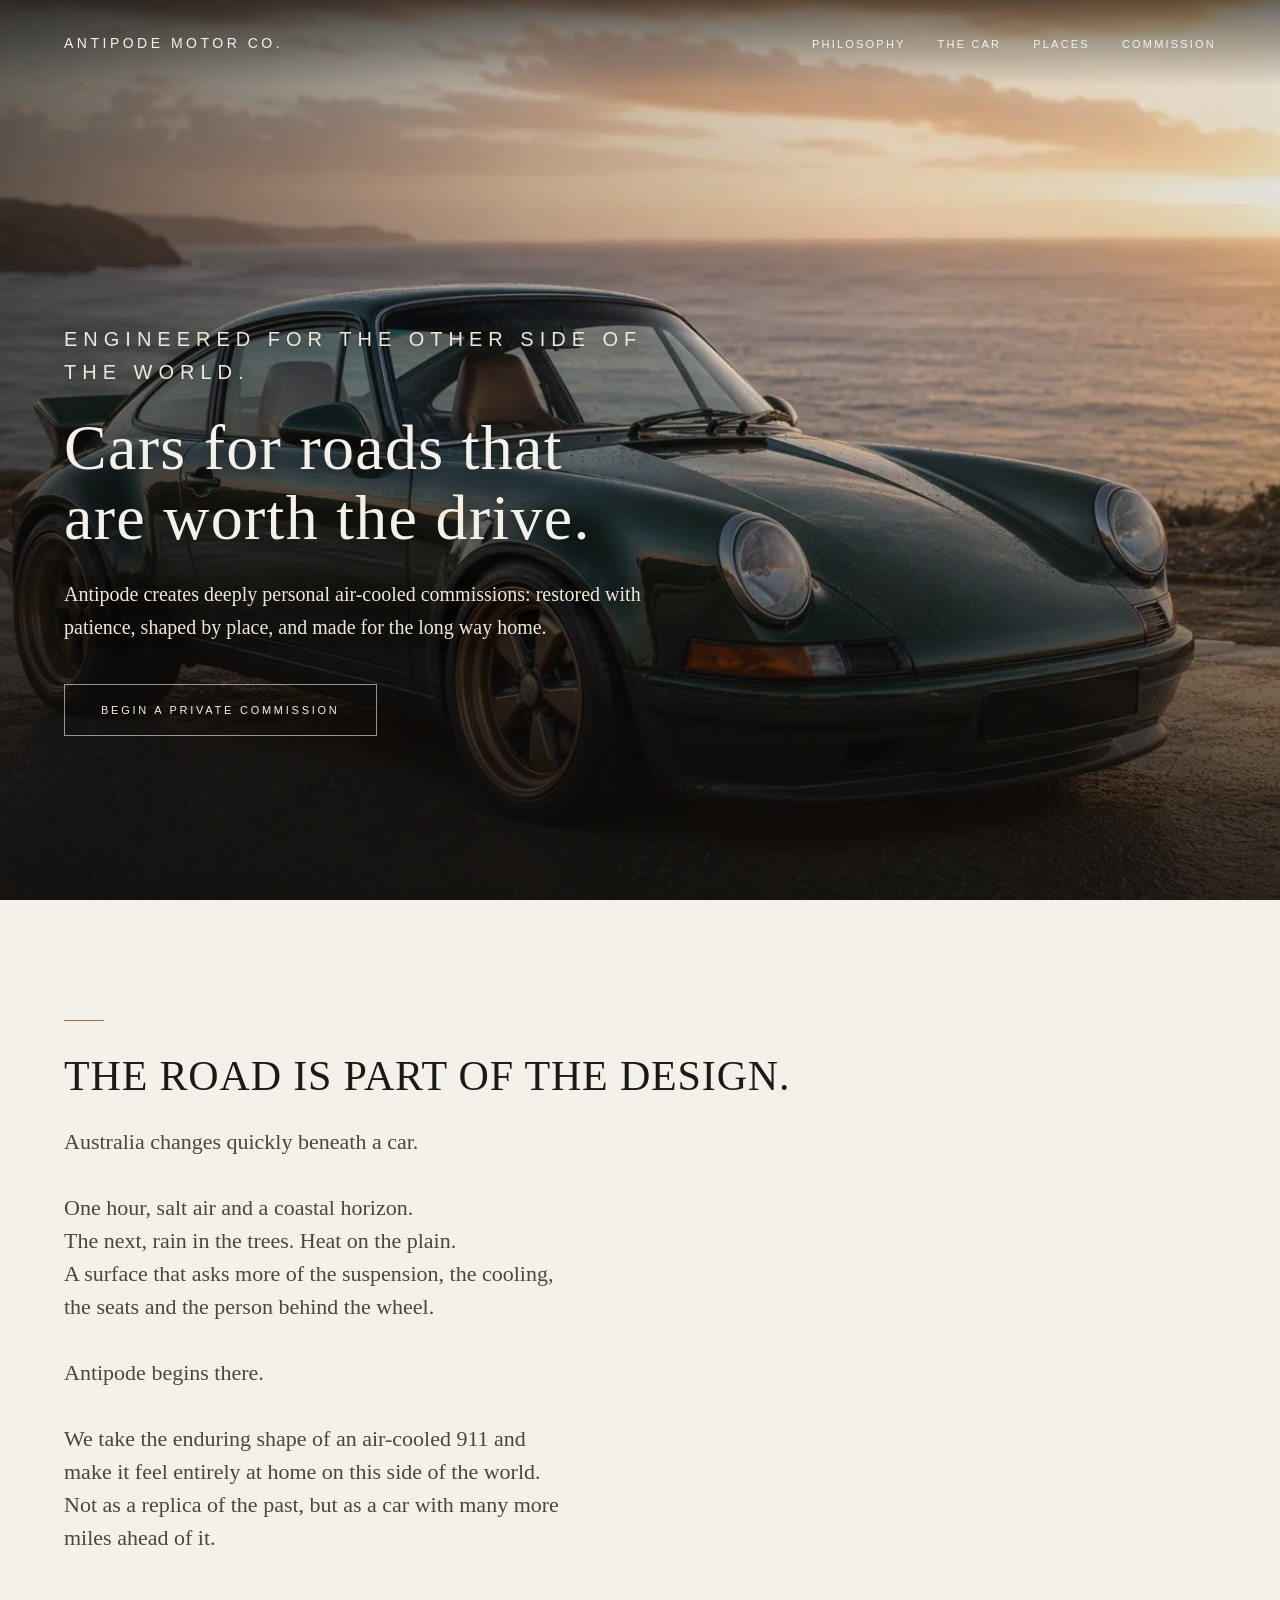
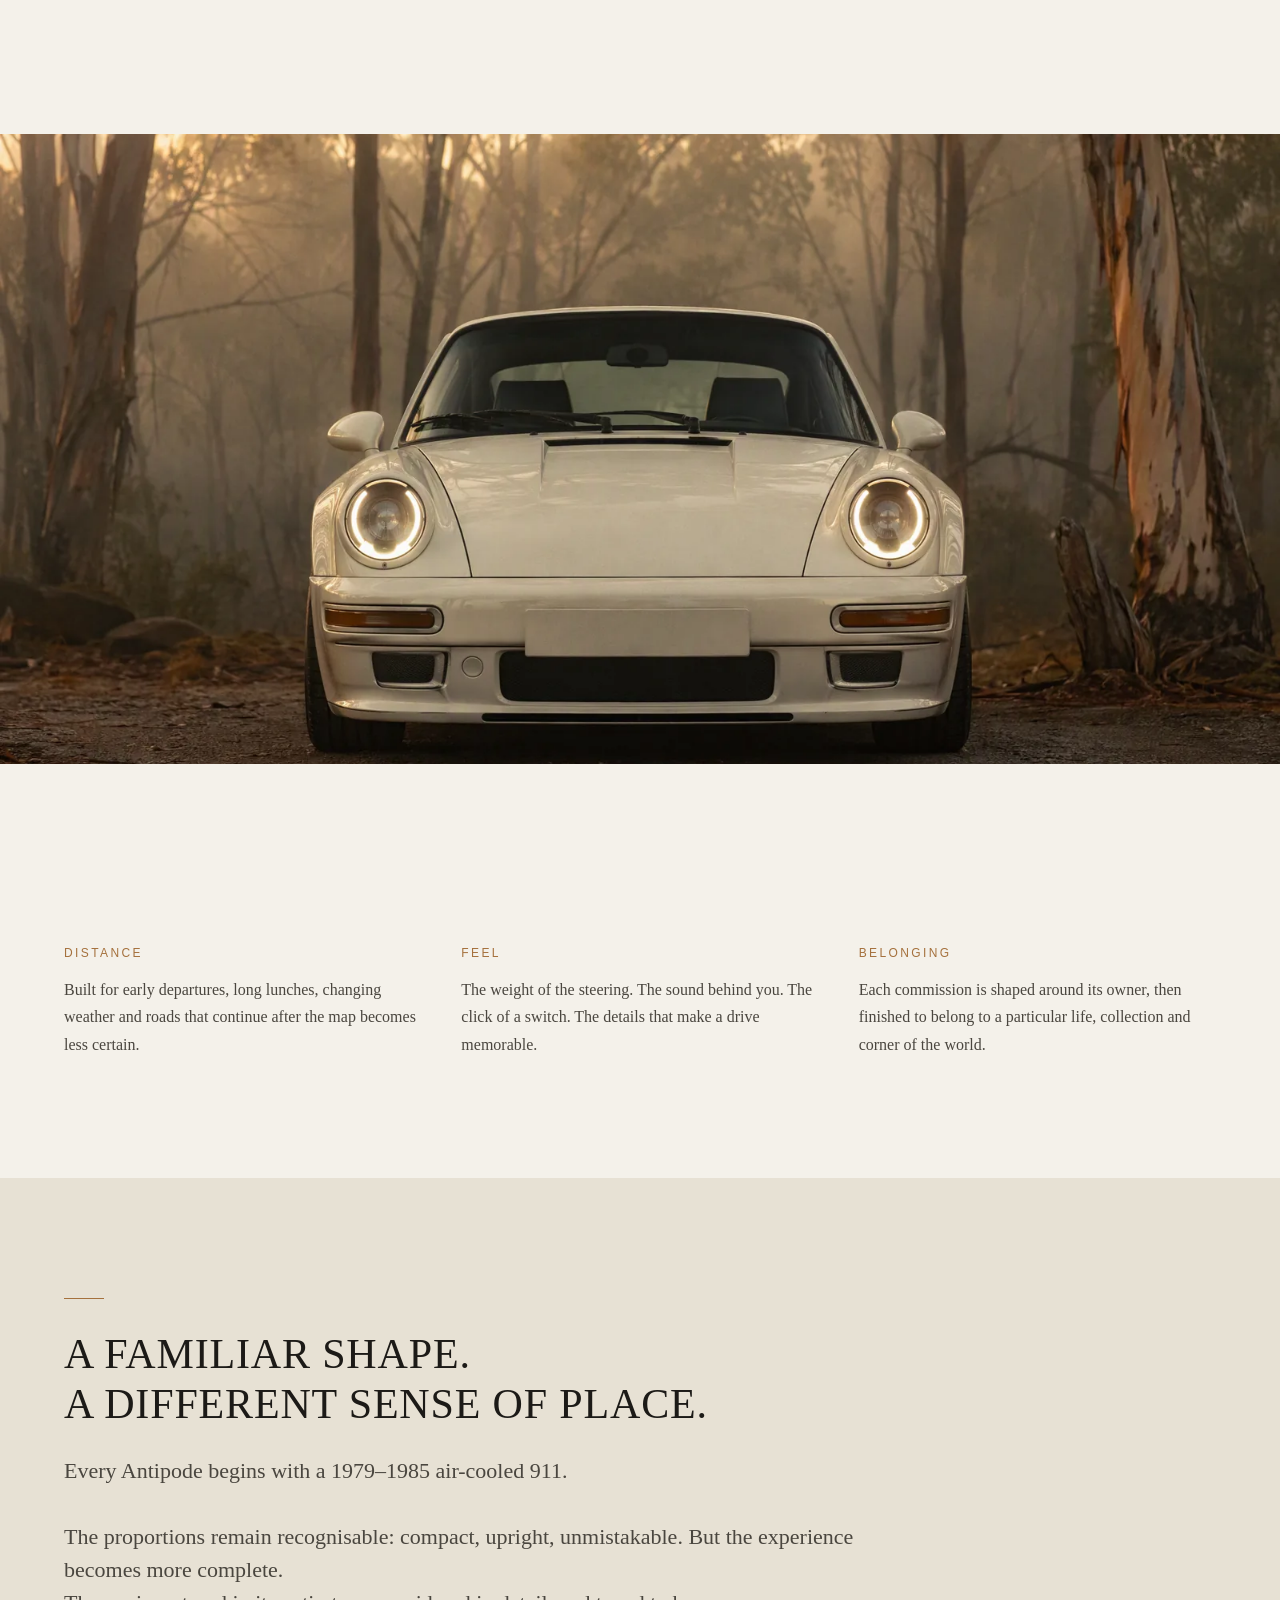
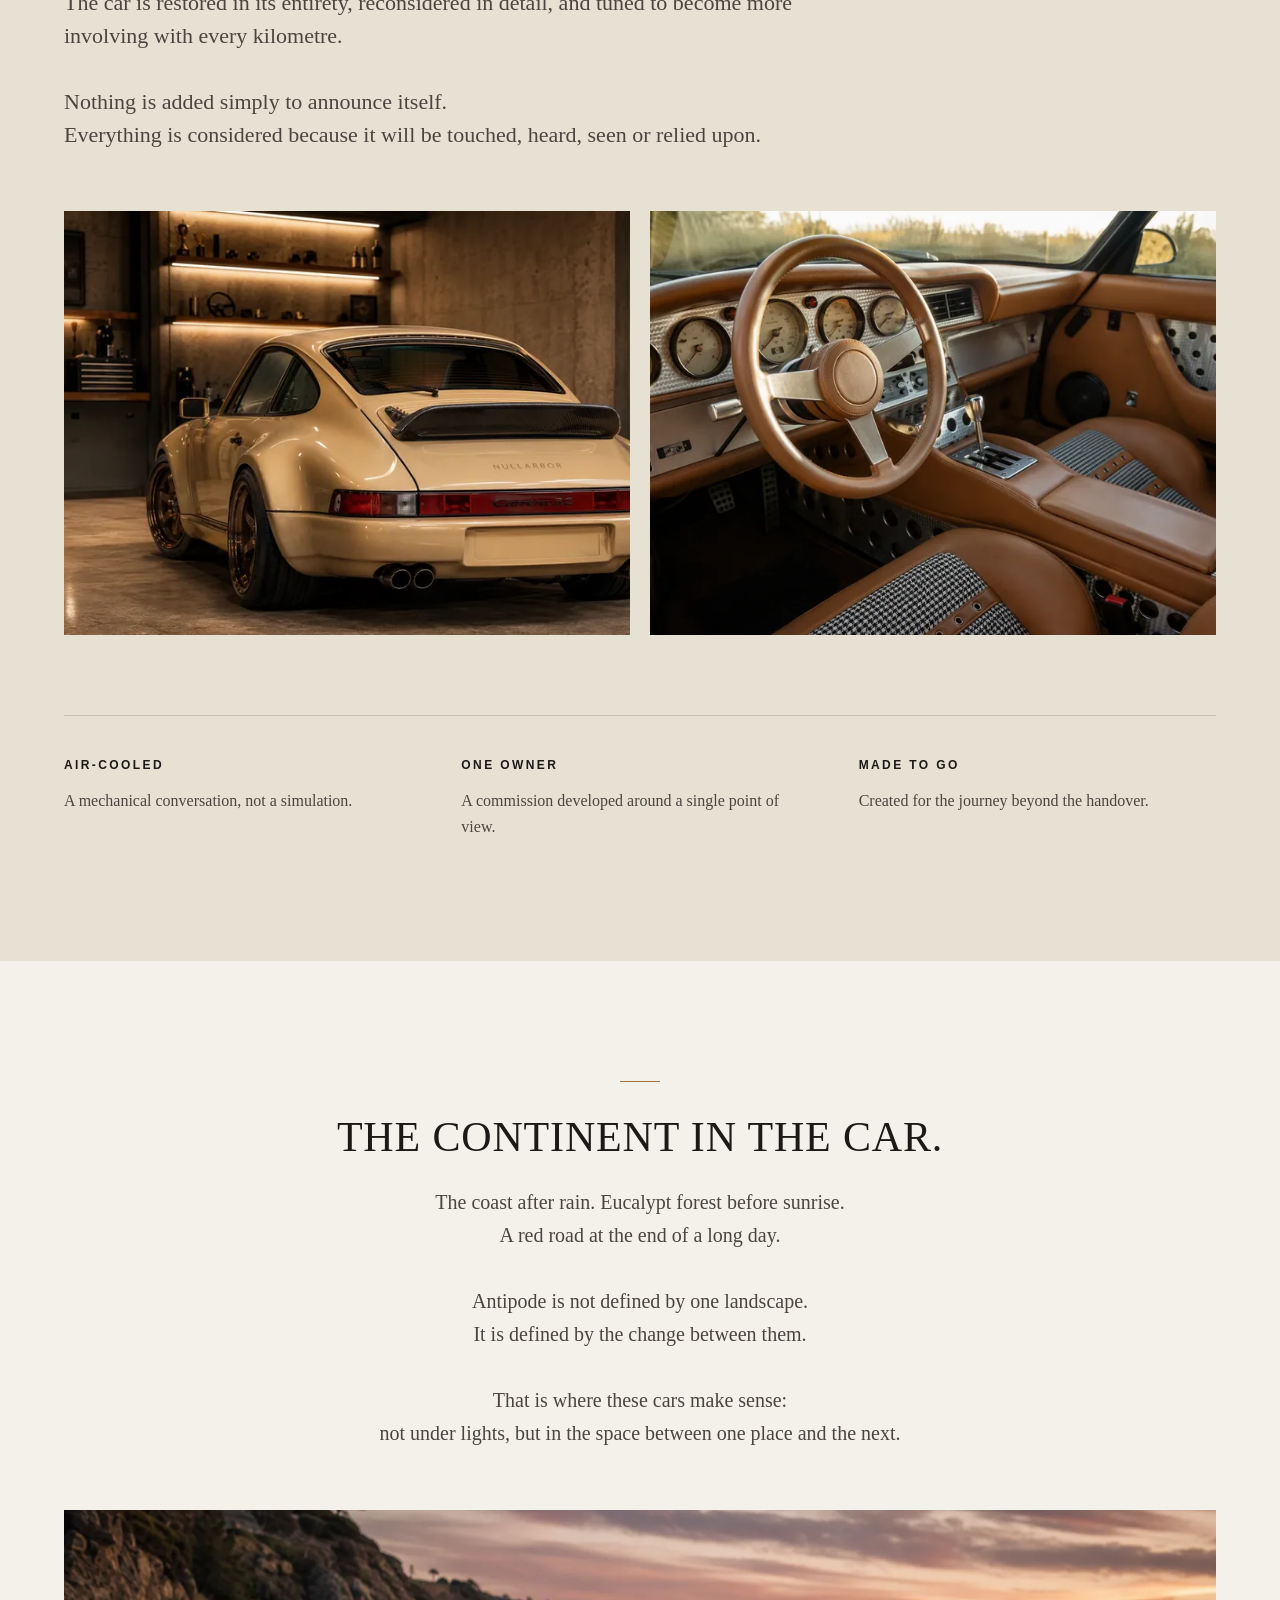
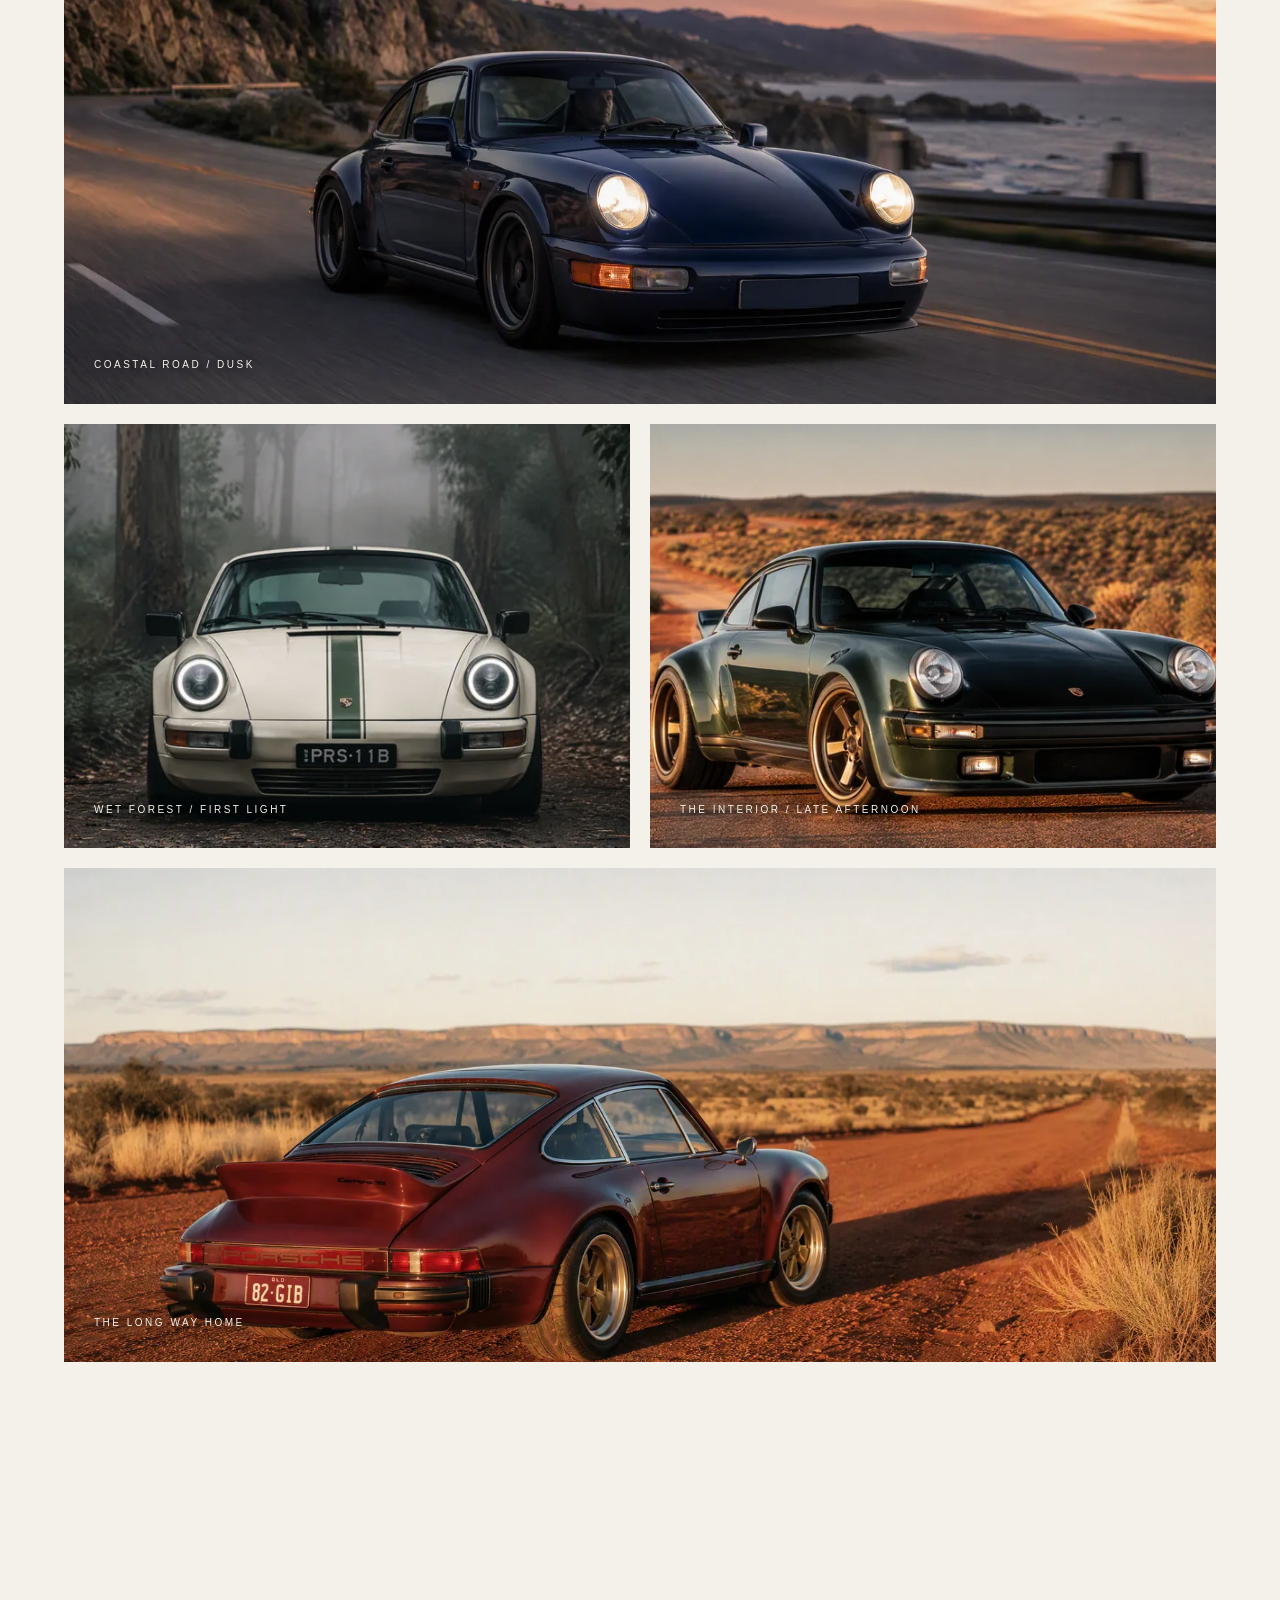
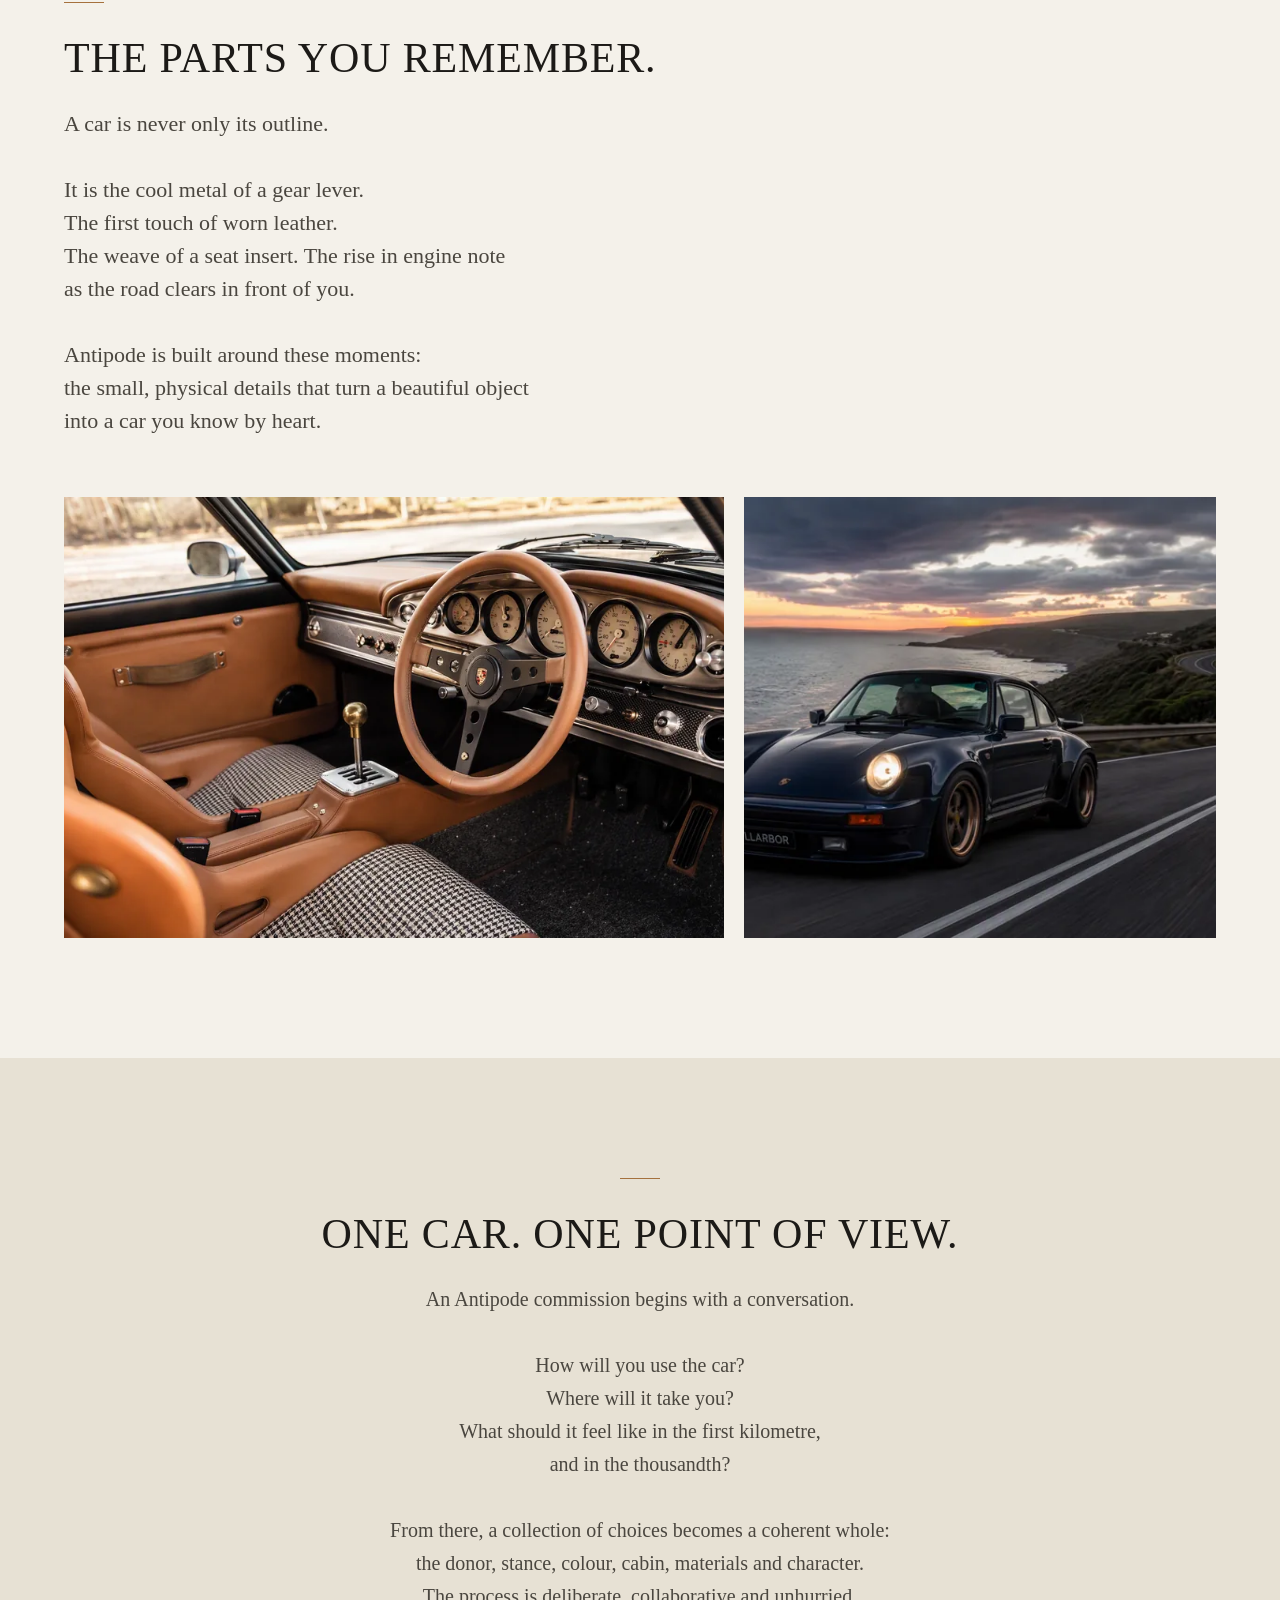
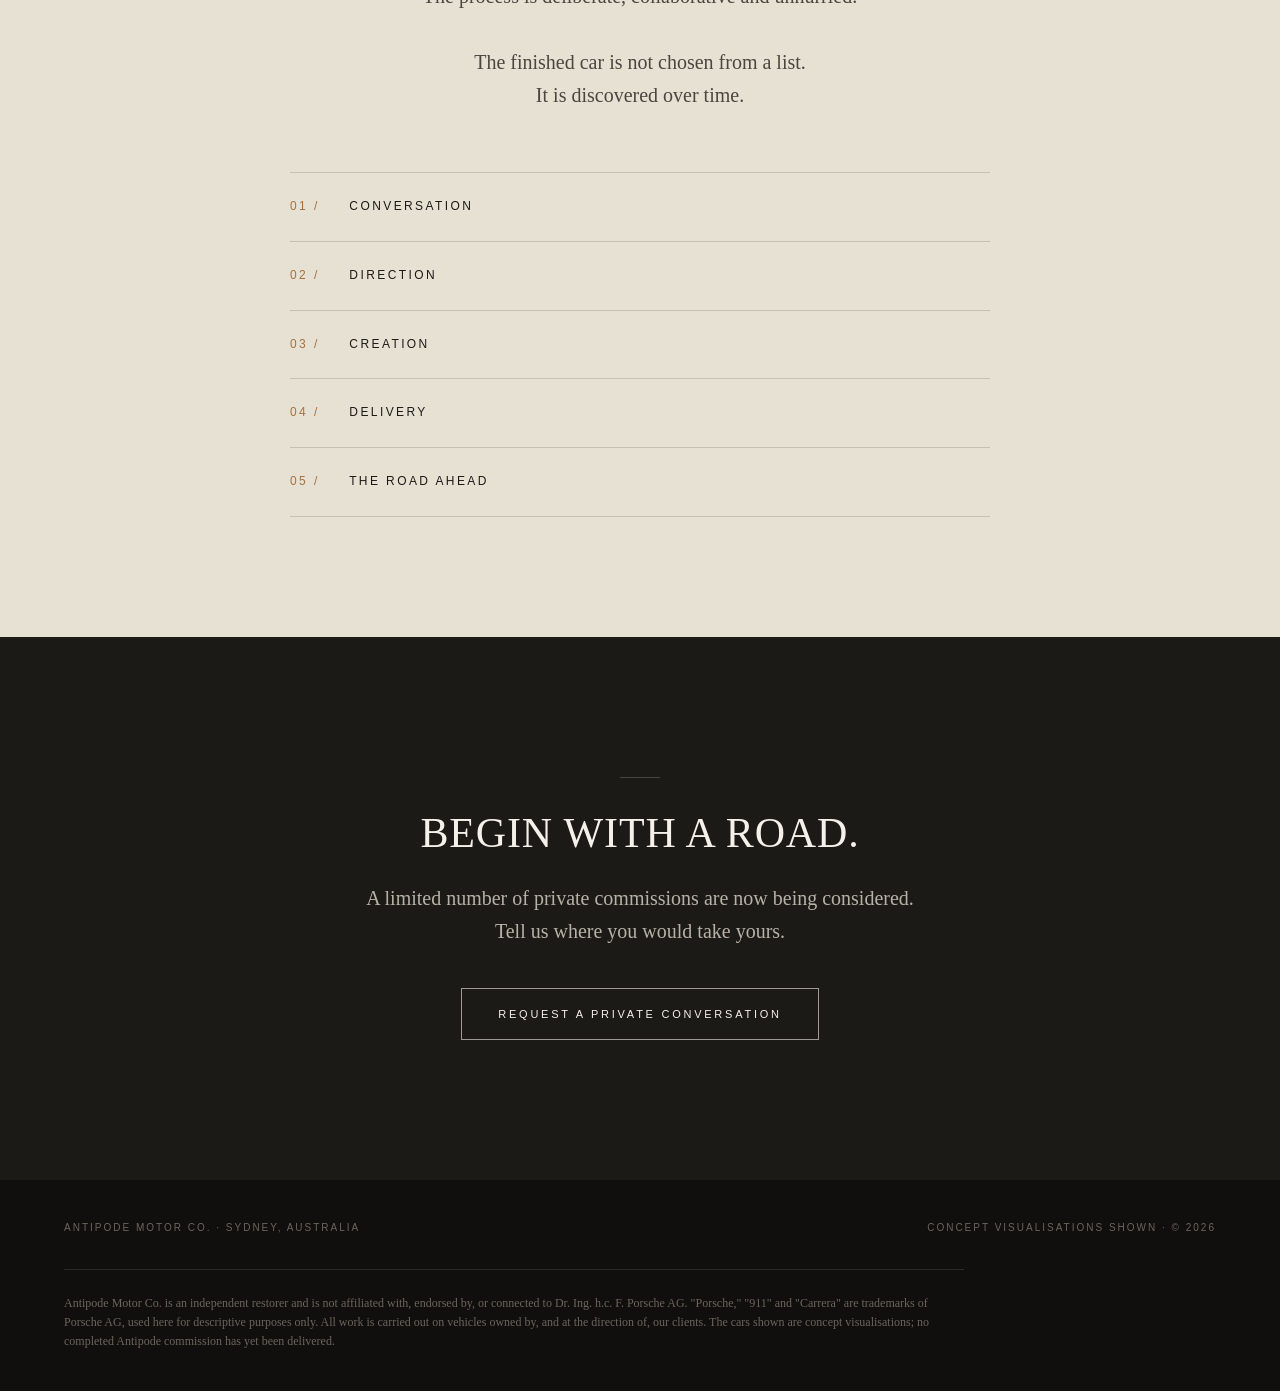
==== commit 6147808a: "Adopt the Antipode brand: cinematic editorial direction, v4 renders, plan v3 Replaces the first site" ====
--- a/web/index.html
+++ b/web/index.html
@@ -1,615 +1,477 @@
 <!DOCTYPE html>
 <!--
-  Antipode Motor Co. — homepage
-  Built to the content specification in reference/plan-a-atelier.md, section
-  "Homepage content specification", and the art direction in
-  docs/04-brand-clearance.md.
-
-  BEFORE THIS GOES PUBLIC, read web/ASSET-CLEARANCE.md. Every render currently
-  wired in carries Porsche badging (crest and/or script) and an "AI 生成"
-  watermark. None of them is cleared for publication as supplied. The markup is
-  ready; the images are not.
+  Antipode Motor Co. — brand site
+  Creative direction as supplied: cinematic, editorial, no spec sheets, no price
+  tables, no transactional language.
+
+  Two deliberate departures from the supplied file, both documented:
+  1. The S3 image URLs are replaced with local assets. Upload-bucket links rot,
+     and a repo that depends on them stops rendering. Assets now live in
+     web/assets/ and are built by web/build-images.py.
+  2. A non-affiliation disclaimer is added to the footer. The supplied footer had
+     none. Section 2 of reference/plan-v3-master.md requires the disclaimer
+     regime before launch, and the Singer dispute turned on exactly this wording.
+
+  Six of the ten renders still carry Porsche badging. See web/ASSET-CLEARANCE.md.
+  The page is noindex until that register closes.
 -->
 <html lang="en-AU">
   <head>
     <meta charset="utf-8" />
     <meta name="viewport" content="width=device-width, initial-scale=1" />
-    <title>Antipode Motor Co. — the air-cooled 911, rebuilt for Australia</title>
+    <title>Antipode Motor Co.</title>
     <meta
       name="description"
-      content="Antipode Motor Co. builds bespoke restomods on 1979 to 1985 galvanised G-body Porsche 911 donors, by hand in Artarmon, Sydney, certified for Australian roads."
+      content="Antipode creates deeply personal air-cooled commissions in Sydney: restored with patience, shaped by place, and made for the long way home."
     />
-    <meta name="theme-color" content="#14150f" />
+    <meta name="theme-color" content="#1c1a17" />
     <meta name="robots" content="noindex, nofollow" />
-    <link rel="icon" href="data:image/svg+xml,%3Csvg xmlns='http://www.w3.org/2000/svg' viewBox='0 0 32 32'%3E%3Crect width='32' height='32' fill='%2314150f'/%3E%3Ccircle cx='16' cy='16' r='7' fill='none' stroke='%23b24a24' stroke-width='2.5'/%3E%3Ccircle cx='16' cy='16' r='2' fill='%23ede7d8'/%3E%3C/svg%3E" />
+    <link
+      rel="icon"
+      href="data:image/svg+xml,%3Csvg xmlns='http://www.w3.org/2000/svg' viewBox='0 0 32 32'%3E%3Crect width='32' height='32' fill='%231c1a17'/%3E%3Ccircle cx='16' cy='16' r='7' fill='none' stroke='%23a5713d' stroke-width='2.5'/%3E%3Ccircle cx='16' cy='16' r='2' fill='%23f4f1ea'/%3E%3C/svg%3E"
+    />
     <link rel="stylesheet" href="styles.css" />
   </head>
-
   <body>
-    <a class="skip" href="#main">Skip to content</a>
-
-    <!-- ================= 1. Hero ================= -->
-    <header class="hero">
-      <div class="masthead">
-        <a class="wordmark" href="#top">Antipode</a>
-        <nav aria-label="Primary">
-          <ul>
-            <li><a href="#the-car">The car</a></li>
-            <li><a href="#philosophy">Philosophy</a></li>
-            <li><a href="#build">The build</a></li>
-            <li><a href="#specifications">Specifications</a></li>
-            <li><a href="#commission">Commissioning</a></li>
-            <li><a href="#enquiry">Enquire</a></li>
-          </ul>
-        </nav>
-      </div>
-
-      <div class="hero__media">
-        <picture>
-          <source
-            type="image/webp"
-            srcset="
-              assets/img/coast-dusk-motion@900.webp  900w,
-              assets/img/coast-dusk-motion.webp     1600w
-            "
-            sizes="100vw"
-          />
-          <img
-            src="assets/img/coast-dusk-motion.jpg"
-            srcset="
-              assets/img/coast-dusk-motion@900.jpg  900w,
-              assets/img/coast-dusk-motion.jpg     1600w
-            "
-            sizes="100vw"
-            alt="A dark blue Porsche 911 reimagined by Antipode, driving a coastal road at dusk with the ocean behind it."
-            width="1600"
-            height="837"
-            fetchpriority="high"
-            decoding="async"
-          />
-        </picture>
-      </div>
-
-      <div class="hero__inner" id="top">
-        <p class="eyebrow">Artarmon, Sydney &middot; 1979&ndash;1985 G-body</p>
-        <h1>Engineered for the other&nbsp;side of the world.</h1>
-        <p class="lede">
-          A Porsche 911 reimagined by Antipode. Built by master hands in Sydney,
-          on the most honest of the air-cooled cars, and certified for
-          Australian roads.
+    <a class="skip" href="#philosophy">Skip to content</a>
+
+    <nav>
+      <a class="wordmark" href="#top">Antipode Motor Co.</a>
+      <ul>
+        <li><a href="#philosophy">Philosophy</a></li>
+        <li><a href="#the-car">The Car</a></li>
+        <li><a href="#places">Places</a></li>
+        <li><a href="#commission">Commission</a></li>
+      </ul>
+    </nav>
+
+    <header class="hero" id="top">
+      <picture>
+        <source
+          type="image/webp"
+          srcset="
+            assets/img/clifftop-basalt-front@900.webp  900w,
+            assets/img/clifftop-basalt-front.webp     1600w
+          "
+          sizes="100vw"
+        />
+        <img
+          src="assets/img/clifftop-basalt-front.jpg"
+          srcset="
+            assets/img/clifftop-basalt-front@900.jpg  900w,
+            assets/img/clifftop-basalt-front.jpg     1600w
+          "
+          sizes="100vw"
+          alt="A dark green Antipode commission on a coastal clifftop at sunset, ocean behind."
+          width="1600"
+          height="851"
+          fetchpriority="high"
+          decoding="async"
+        />
+      </picture>
+      <div class="hero-copy">
+        <p class="eyebrow">Engineered for the other side of the world.</p>
+        <h1>Cars for roads that are worth the drive.</h1>
+        <p>
+          Antipode creates deeply personal air-cooled commissions: restored with
+          patience, shaped by place, and made for the long way home.
         </p>
-        <div class="btn-row">
-          <a class="btn btn--accent" href="#enquiry">Commission a car</a>
-          <a class="btn btn--quiet" href="#philosophy">See the philosophy</a>
-        </div>
+        <a class="btn" href="#enquiry">Begin a Private Commission</a>
       </div>
     </header>
 
-    <main id="main">
-      <!-- ================= 2. The car ================= -->
-      <section class="section shell" id="the-car">
-        <div class="split">
-          <div class="split__text">
-            <p class="eyebrow">The car</p>
-            <h2>One car.<br />Built around you.</h2>
-            <div class="prose">
-              <p>
-                We start with a 1979 to 1985 Porsche 911, the galvanised
-                G-body, the most plentiful and most honest of the air-cooled
-                cars. We strip it to bare metal, correct four decades of wear
-                and every known weakness, and rebuild it as a modern classic
-                tuned for real Australian driving.
-              </p>
-              <p>
-                Air-cooled flat-six. Manual gearbox. Nothing you do not need.
-                Everything you do.
-              </p>
-            </div>
-          </div>
-          <figure class="figure">
+    <main>
+      <section id="philosophy">
+        <div class="section-head left">
+          <div class="rule"></div>
+          <h2>The road is part of the design.</h2>
+          <p class="lead">
+            Australia changes quickly beneath a car.<span class="para-break"
+            ></span><br /><br />One hour, salt air and a coastal horizon.<br />The
+            next, rain in the trees. Heat on the plain.<br />A surface that asks
+            more of the suspension, the cooling,<br />the seats and the person
+            behind the wheel.<span class="para-break"></span><br /><br />Antipode
+            begins there.<span class="para-break"></span><br /><br />We take the
+            enduring shape of an air-cooled 911 and<br />make it feel entirely at
+            home on this side of the world.<br />Not as a replica of the past,
+            but as a car with many more<br />miles ahead of it.
+          </p>
+        </div>
+      </section>
+
+      <picture>
+        <source
+          type="image/webp"
+          srcset="
+            assets/img/forest-bone-headon@900.webp  900w,
+            assets/img/forest-bone-headon.webp     1600w
+          "
+          sizes="100vw"
+        />
+        <img
+          src="assets/img/forest-bone-headon.jpg"
+          srcset="
+            assets/img/forest-bone-headon@900.jpg  900w,
+            assets/img/forest-bone-headon.jpg     1600w
+          "
+          sizes="100vw"
+          alt="An ivory Antipode commission on a track through misty eucalypt forest at first light."
+          width="1600"
+          height="851"
+          class="full-image"
+          loading="lazy"
+          decoding="async"
+        />
+      </picture>
+
+      <section>
+        <div class="wrap pillars">
+          <div class="pillar">
+            <h3>Distance</h3>
+            <p>
+              Built for early departures, long lunches, changing weather and
+              roads that continue after the map becomes less certain.
+            </p>
+          </div>
+          <div class="pillar">
+            <h3>Feel</h3>
+            <p>
+              The weight of the steering. The sound behind you. The click of a
+              switch. The details that make a drive memorable.
+            </p>
+          </div>
+          <div class="pillar">
+            <h3>Belonging</h3>
+            <p>
+              Each commission is shaped around its owner, then finished to belong
+              to a particular life, collection and corner of the world.
+            </p>
+          </div>
+        </div>
+      </section>
+
+      <section id="the-car" style="background: var(--stone)">
+        <div class="section-head left">
+          <div class="rule"></div>
+          <h2>A familiar shape.<br />A different sense of place.</h2>
+          <p class="lead">
+            Every Antipode begins with a 1979&ndash;1985 air-cooled 911.<span
+              class="para-break"
+            ></span><br /><br />The proportions remain recognisable: compact,
+            upright, unmistakable. But the experience becomes more complete.<br />The
+            car is restored in its entirety, reconsidered in detail, and tuned to
+            become more involving with every kilometre.<span
+              class="para-break"
+            ></span><br /><br />Nothing is added simply to announce itself.<br />Everything
+            is considered because it will be touched, heard, seen or relied upon.
+          </p>
+        </div>
+
+        <div class="car-grid">
+          <picture>
+            <source
+              type="image/webp"
+              srcset="
+                assets/img/workshop-bone-rear@900.webp  900w,
+                assets/img/workshop-bone-rear.webp     1600w
+              "
+              sizes="(max-width: 820px) 92vw, 46vw"
+            />
+            <img
+              src="assets/img/workshop-bone-rear@900.jpg"
+              srcset="
+                assets/img/workshop-bone-rear@900.jpg  900w,
+                assets/img/workshop-bone-rear.jpg     1600w
+              "
+              sizes="(max-width: 820px) 92vw, 46vw"
+              alt="Rear three-quarter view of an Antipode commission in the workshop under warm light."
+              width="900"
+              height="471"
+              loading="lazy"
+              decoding="async"
+            />
+          </picture>
+          <picture>
+            <source
+              type="image/webp"
+              srcset="
+                assets/img/interior-tan@900.webp  900w,
+                assets/img/interior-tan.webp     1536w
+              "
+              sizes="(max-width: 820px) 92vw, 46vw"
+            />
+            <img
+              src="assets/img/interior-tan@900.jpg"
+              srcset="
+                assets/img/interior-tan@900.jpg  900w,
+                assets/img/interior-tan.jpg     1536w
+              "
+              sizes="(max-width: 820px) 92vw, 46vw"
+              alt="Cabin of an Antipode commission in saddle leather with houndstooth seat inserts and machined metal."
+              width="900"
+              height="541"
+              loading="lazy"
+              decoding="async"
+            />
+          </picture>
+        </div>
+
+        <div class="spec-band">
+          <div class="spec">
+            <b>Air-Cooled</b>
+            <p>A mechanical conversation, not a simulation.</p>
+          </div>
+          <div class="spec">
+            <b>One Owner</b>
+            <p>A commission developed around a single point of view.</p>
+          </div>
+          <div class="spec">
+            <b>Made to Go</b>
+            <p>Created for the journey beyond the handover.</p>
+          </div>
+        </div>
+      </section>
+
+      <section id="places">
+        <div class="section-head">
+          <div class="rule"></div>
+          <h2>The continent in the car.</h2>
+          <p class="lead-center">
+            The coast after rain. Eucalypt forest before sunrise.<br />A red road
+            at the end of a long day.<span class="para-break"></span><br /><br />Antipode
+            is not defined by one landscape.<br />It is defined by the change
+            between them.<span class="para-break"></span><br /><br />That is
+            where these cars make sense:<br />not under lights, but in the space
+            between one place and the next.
+          </p>
+        </div>
+
+        <div class="gallery">
+          <figure class="g-wide">
             <picture>
               <source
                 type="image/webp"
-                srcset="assets/img/outback-ochre-rear@900.webp 900w, assets/img/outback-ochre-rear.webp 1600w"
-                sizes="(max-width: 54rem) 92vw, 46vw"
+                srcset="
+                  assets/img/coast-midnight-motion@900.webp  900w,
+                  assets/img/coast-midnight-motion.webp     1600w
+                "
+                sizes="(max-width: 1200px) 100vw, 1200px"
               />
               <img
-                src="assets/img/outback-ochre-rear@900.jpg"
-                srcset="assets/img/outback-ochre-rear@900.jpg 900w, assets/img/outback-ochre-rear.jpg 1600w"
-                sizes="(max-width: 54rem) 92vw, 46vw"
-                alt="Rear three-quarter view of an ochre-red Antipode car on a red-dirt outback road at golden hour, escarpment on the horizon."
+                src="assets/img/coast-midnight-motion.jpg"
+                srcset="
+                  assets/img/coast-midnight-motion@900.jpg  900w,
+                  assets/img/coast-midnight-motion.jpg     1600w
+                "
+                sizes="(max-width: 1200px) 100vw, 1200px"
+                alt="A midnight blue Antipode commission driving a coastal road at dusk."
+                width="1600"
+                height="851"
+                loading="lazy"
+                decoding="async"
+              />
+            </picture>
+            <figcaption>Coastal Road / Dusk</figcaption>
+          </figure>
+          <figure class="g-half">
+            <picture>
+              <source
+                type="image/webp"
+                srcset="
+                  assets/img/forest-bone-front@900.webp  900w,
+                  assets/img/forest-bone-front.webp     1600w
+                "
+                sizes="(max-width: 820px) 100vw, 590px"
+              />
+              <img
+                src="assets/img/forest-bone-front@900.jpg"
+                srcset="
+                  assets/img/forest-bone-front@900.jpg  900w,
+                  assets/img/forest-bone-front.jpg     1600w
+                "
+                sizes="(max-width: 820px) 100vw, 590px"
+                alt="An ivory Antipode commission parked on a wet forest trail in fog."
                 width="900"
                 height="471"
                 loading="lazy"
                 decoding="async"
               />
             </picture>
-            <figcaption>Gibber Ochre &middot; concept render</figcaption>
+            <figcaption>Wet Forest / First Light</figcaption>
           </figure>
-        </div>
-      </section>
-
-      <!-- ================= 3. Philosophy ================= -->
-      <section class="section shell" id="philosophy">
-        <p class="eyebrow">The philosophy &middot; Rugged purity</p>
-        <h2>Built for 42 degrees, not 12.</h2>
-        <div class="prose">
-          <p>
-            The 911 was engineered for European roads and European weather. We
-            engineer ours for coarse-chip country roads, summer heat, dust and
-            distance. Cooling, fuelling and sealing are specified for our
-            climate. The paint is chosen to live outdoors. The cabin is made to
-            be used.
-          </p>
-          <p>
-            This is not a museum piece. It is a car built to be driven the
-            length of a continent.
-          </p>
-        </div>
-
-        <div class="pillars">
-          <article class="pillar">
-            <span class="pillar__num">01</span>
-            <h3>Biome-specific engineering</h3>
-            <p>
-              Cooling, fuelling and sealing specified for Australian heat and
-              dust. Suspension tuned for coarse-chip country roads rather than
-              alpine passes.
-            </p>
-          </article>
-          <article class="pillar">
-            <span class="pillar__num">02</span>
-            <h3>The over-the-shoulder build</h3>
-            <p>
-              One workshop in Artarmon. Named technicians you can meet. A
-              documented build journal and an open invitation to stand in the
-              workshop while your car is made.
-            </p>
-          </article>
-          <article class="pillar">
-            <span class="pillar__num">03</span>
-            <h3>Compliance as a feature</h3>
-            <p>
-              Certified under the NSW Vehicle Safety Compliance Certification
-              Scheme by a licensed certifier, with the original shell and VIN
-              retained. A car you can register, insure and resell.
-            </p>
-          </article>
-        </div>
-      </section>
-
-      <!-- Full-bleed plate -->
-      <figure class="plate">
-        <picture>
-          <source
-            type="image/webp"
-            srcset="assets/img/outback-basalt-front@900.webp 900w, assets/img/outback-basalt-front.webp 1600w"
-            sizes="100vw"
-          />
-          <img
-            src="assets/img/outback-basalt-front.jpg"
-            srcset="assets/img/outback-basalt-front@900.jpg 900w, assets/img/outback-basalt-front.jpg 1600w"
-            sizes="100vw"
-            alt="Front three-quarter view of a dark green Antipode car on a red-dirt outback road at golden hour."
-            width="1600"
-            height="837"
-            loading="lazy"
-            decoding="async"
-          />
-        </picture>
-        <figcaption class="plate__caption">
-          Basalt &middot; concept render
-        </figcaption>
-      </figure>
-
-      <!-- ================= 4. The build journey ================= -->
-      <section class="section shell" id="build">
-        <div class="split split--text-first">
-          <div class="split__text">
-            <p class="eyebrow">The build</p>
-            <h2>You can watch it happen.</h2>
-            <div class="prose">
-              <p>
-                Every Antipode is built in one workshop in Artarmon, Sydney, by
-                named technicians you can meet. From donor selection to the
-                first start of the rebuilt engine, you receive a documented
-                build journal and an open invitation to stand in the workshop.
-              </p>
-              <p>Most owners visit more than once. That is the point.</p>
-            </div>
-          </div>
-          <figure class="figure">
+          <figure class="g-half">
             <picture>
               <source
                 type="image/webp"
-                srcset="assets/img/workshop-bone-rear@900.webp 900w, assets/img/workshop-bone-rear.webp 1600w"
-                sizes="(max-width: 54rem) 92vw, 46vw"
+                srcset="
+                  assets/img/outback-basalt-front@900.webp  900w,
+                  assets/img/outback-basalt-front.webp     1600w
+                "
+                sizes="(max-width: 820px) 100vw, 590px"
               />
               <img
-                src="assets/img/workshop-bone-rear@900.jpg"
-                srcset="assets/img/workshop-bone-rear@900.jpg 900w, assets/img/workshop-bone-rear.jpg 1600w"
-                sizes="(max-width: 54rem) 92vw, 46vw"
-                alt="Rear three-quarter view of a bone-white Antipode car in a workshop, warm directional light, ducktail spoiler."
+                src="assets/img/outback-basalt-front@900.jpg"
+                srcset="
+                  assets/img/outback-basalt-front@900.jpg  900w,
+                  assets/img/outback-basalt-front.jpg     1600w
+                "
+                sizes="(max-width: 820px) 100vw, 590px"
+                alt="A dark green Antipode commission on an inland dirt road in late afternoon light."
                 width="900"
                 height="471"
                 loading="lazy"
                 decoding="async"
               />
             </picture>
-            <figcaption>Nullarbor Bone &middot; concept render</figcaption>
+            <figcaption>The Interior / Late Afternoon</figcaption>
           </figure>
-        </div>
-      </section>
-
-      <!-- ================= 5. Specifications ================= -->
-      <section class="section shell" id="specifications">
-        <p class="eyebrow">Specifications</p>
-        <h2>What is under the skin.</h2>
-
-        <dl class="spec-band">
-          <div>
-            <dt>Donor</dt>
-            <dd>1979&ndash;1985</dd>
-          </div>
-          <div>
-            <dt>Engine</dt>
-            <dd>Air-cooled flat-six</dd>
-          </div>
-          <div>
-            <dt>Output</dt>
-            <dd>210&ndash;260 kW</dd>
-          </div>
-          <div>
-            <dt>Gearbox</dt>
-            <dd>Five-speed manual</dd>
-          </div>
-          <div>
-            <dt>Certification</dt>
-            <dd>NSW VSCCS</dd>
-          </div>
-        </dl>
-
-        <div class="split" style="margin-top: 4rem">
-          <dl class="spec-list">
-            <div>
-              <dt>Donor</dt>
-              <dd>
-                1979 to 1985 911 SC or 3.2 Carrera. Original galvanised shell
-                and VIN retained and repaired, never replaced.
-              </dd>
-            </div>
-            <div>
-              <dt>Engine</dt>
-              <dd>
-                Rebuilt air-cooled flat-six. Pressure-fed timing-chain
-                tensioners, upgraded fuelling and cooling. Tuned for mid-range
-                torque rather than a headline peak.
-              </dd>
-            </div>
-            <div>
-              <dt>Transmission</dt>
-              <dd>Five-speed manual, rebuilt, with a sprung clutch centre.</dd>
-            </div>
-            <div>
-              <dt>Chassis</dt>
-              <dd>
-                Uprated brakes and suspension tuned for Australian roads. 17 to
-                18 inch forged wheels.
-              </dd>
-            </div>
-            <div>
-              <dt>Cabin</dt>
-              <dd>
-                Bespoke leather interior with concealed modern audio. No
-                screens.
-              </dd>
-            </div>
-            <div>
-              <dt>Build time</dt>
-              <dd>Twelve to eighteen months, documented throughout.</dd>
-            </div>
-            <div>
-              <dt>Compliance</dt>
-              <dd>
-                Full NSW VSCCS certification by a licensed certifier. Figures
-                confirmed per commission.
-              </dd>
-            </div>
-          </dl>
-
-          <figure class="figure">
+          <figure class="g-wide">
             <picture>
               <source
                 type="image/webp"
-                srcset="assets/img/interior-cognac@900.webp 900w, assets/img/interior-cognac.webp 1536w"
-                sizes="(max-width: 54rem) 92vw, 46vw"
+                srcset="
+                  assets/img/outback-ochre-rear-v2@900.webp  900w,
+                  assets/img/outback-ochre-rear-v2.webp     1600w
+                "
+                sizes="(max-width: 1200px) 100vw, 1200px"
               />
               <img
-                src="assets/img/interior-cognac@900.jpg"
-                srcset="assets/img/interior-cognac@900.jpg 900w, assets/img/interior-cognac.jpg 1536w"
-                sizes="(max-width: 54rem) 92vw, 46vw"
-                alt="Cabin of an Antipode car: cognac leather with houndstooth seat centres, five classic dials, machined metal gear lever, no screens."
-                width="900"
-                height="558"
+                src="assets/img/outback-ochre-rear-v2.jpg"
+                srcset="
+                  assets/img/outback-ochre-rear-v2@900.jpg  900w,
+                  assets/img/outback-ochre-rear-v2.jpg     1600w
+                "
+                sizes="(max-width: 1200px) 100vw, 1200px"
+                alt="An ochre red Antipode commission on a long red dirt road at the end of the day."
+                width="1600"
+                height="851"
                 loading="lazy"
                 decoding="async"
               />
             </picture>
-            <figcaption>Cognac and houndstooth &middot; concept render</figcaption>
+            <figcaption>The Long Way Home</figcaption>
           </figure>
         </div>
       </section>
 
-      <!-- ================= Pull quote ================= -->
-      <section class="section pull">
-        <div class="shell">
-          <blockquote>
-            <p>
-              The air-cooled 911 was built for autobahns and alpine passes.
-              Australia is neither.
-            </p>
-            <footer>The Antipode thesis</footer>
-          </blockquote>
-        </div>
-      </section>
-
-      <!-- ================= 6. Commissioning ================= -->
-      <section class="section shell" id="commission">
-        <p class="eyebrow">Commissioning</p>
-        <h2>How a commission works.</h2>
-        <p class="lede">
-          Five stages over twelve to eighteen months, paid against milestones
-          rather than up front.
+      <section id="details">
+        <div class="section-head left">
+          <div class="rule"></div>
+          <h2>The parts you remember.</h2>
+          <p class="lead">
+            A car is never only its outline.<span class="para-break"></span><br /><br />It
+            is the cool metal of a gear lever.<br />The first touch of worn
+            leather.<br />The weave of a seat insert. The rise in engine note<br />as
+            the road clears in front of you.<span class="para-break"></span><br /><br />Antipode
+            is built around these moments:<br />the small, physical details that
+            turn a beautiful object<br />into a car you know by heart.
+          </p>
+        </div>
+
+        <div class="details-grid">
+          <picture>
+            <source
+              type="image/webp"
+              srcset="
+                assets/img/interior-cognac@900.webp  900w,
+                assets/img/interior-cognac.webp     1536w
+              "
+              sizes="(max-width: 820px) 92vw, 55vw"
+            />
+            <img
+              src="assets/img/interior-cognac@900.jpg"
+              srcset="
+                assets/img/interior-cognac@900.jpg  900w,
+                assets/img/interior-cognac.jpg     1536w
+              "
+              sizes="(max-width: 820px) 92vw, 55vw"
+              alt="Interior detail of an Antipode commission: cognac leather, houndstooth inserts and classic dials."
+              width="900"
+              height="558"
+              loading="lazy"
+              decoding="async"
+            />
+          </picture>
+          <picture>
+            <source
+              type="image/webp"
+              srcset="
+                assets/img/coast-dusk-motion@900.webp  900w,
+                assets/img/coast-dusk-motion.webp     1600w
+              "
+              sizes="(max-width: 820px) 92vw, 38vw"
+            />
+            <img
+              src="assets/img/coast-dusk-motion@900.jpg"
+              srcset="
+                assets/img/coast-dusk-motion@900.jpg  900w,
+                assets/img/coast-dusk-motion.jpg     1600w
+              "
+              sizes="(max-width: 820px) 92vw, 38vw"
+              alt="An Antipode commission at speed on a coastal road, headlights lit against the dusk."
+              width="900"
+              height="471"
+              loading="lazy"
+              decoding="async"
+            />
+          </picture>
+        </div>
+      </section>
+
+      <section id="commission" style="background: #e7e1d4">
+        <div class="section-head">
+          <div class="rule"></div>
+          <h2>One car. One point of view.</h2>
+          <p class="lead-center">
+            An Antipode commission begins with a conversation.<span
+              class="para-break"
+            ></span><br /><br />How will you use the car?<br />Where will it take
+            you?<br />What should it feel like in the first kilometre,<br />and in
+            the thousandth?<span class="para-break"></span><br /><br />From
+            there, a collection of choices becomes a coherent whole:<br />the
+            donor, stance, colour, cabin, materials and character.<br />The
+            process is deliberate, collaborative and unhurried.<span
+              class="para-break"
+            ></span><br /><br />The finished car is not chosen from a list.<br />It
+            is discovered over time.
+          </p>
+        </div>
+
+        <ol class="process-list">
+          <li><span>01 /</span> Conversation</li>
+          <li><span>02 /</span> Direction</li>
+          <li><span>03 /</span> Creation</li>
+          <li><span>04 /</span> Delivery</li>
+          <li><span>05 /</span> The Road Ahead</li>
+        </ol>
+      </section>
+
+      <section id="enquiry" class="cta-section">
+        <div class="rule"></div>
+        <h2>Begin with a road.</h2>
+        <p class="lead-center">
+          A limited number of private commissions are now being considered.<br />Tell
+          us where you would take yours.
         </p>
-
-        <div class="journey">
-          <article class="journey__step">
-            <p class="journey__when">Stage one</p>
-            <div>
-              <h3>Conversation</h3>
-              <p>
-                We meet, understand the car you want, and confirm feasibility
-                before anyone commits to anything.
-              </p>
-            </div>
-          </article>
-          <article class="journey__step">
-            <p class="journey__when">Stage two</p>
-            <div>
-              <h3>Deposit and donor</h3>
-              <p>
-                You place a commissioning deposit and we secure the right donor
-                together. The donor is bought with your funds and titled to
-                you.
-              </p>
-            </div>
-          </article>
-          <article class="journey__step">
-            <p class="journey__when">Stage three</p>
-            <div>
-              <h3>Design</h3>
-              <p>
-                We agree the specification, colour and cabin down to the
-                stitch, and the engineering brief that follows from how you
-                intend to drive it.
-              </p>
-            </div>
-          </article>
-          <article class="journey__step">
-            <p class="journey__when">Stage four</p>
-            <div>
-              <h3>Build</h3>
-              <p>
-                Twelve to eighteen months, documented throughout, paid in
-                stages against milestones you sign off in the workshop.
-              </p>
-            </div>
-          </article>
-          <article class="journey__step">
-            <p class="journey__when">Stage five</p>
-            <div>
-              <h3>Certification and delivery</h3>
-              <p>
-                Your car is certified, registered and handed over in Sydney, or
-                shipped worldwide.
-              </p>
-            </div>
-          </article>
-        </div>
-      </section>
-
-      <!-- ================= 7. Founders and workshop ================= -->
-      <section class="section shell" id="who">
-        <div class="split">
-          <figure class="figure">
-            <picture>
-              <source
-                type="image/webp"
-                srcset="assets/img/forest-bone-front@900.webp 900w, assets/img/forest-bone-front.webp 1600w"
-                sizes="(max-width: 54rem) 92vw, 46vw"
-              />
-              <img
-                src="assets/img/forest-bone-front@900.jpg"
-                srcset="assets/img/forest-bone-front@900.jpg 900w, assets/img/forest-bone-front.jpg 1600w"
-                sizes="(max-width: 54rem) 92vw, 46vw"
-                alt="Head-on view of a bone-white Antipode car with a green centre stripe on a wet forest road in fog."
-                width="900"
-                height="471"
-                loading="lazy"
-                decoding="async"
-              />
-            </picture>
-            <figcaption>Concept render</figcaption>
-          </figure>
-          <div class="split__text">
-            <p class="eyebrow">Who builds it</p>
-            <h2>One workshop.<br />One standard.</h2>
-            <div class="prose">
-              <p>
-                Antipode pairs a master exotic-car technician with three decades
-                under the world's most demanding marques, and a Sydney team that
-                has spent a career telling Australian stories to the world.
-              </p>
-              <p>Every car is signed by the people who built it.</p>
-            </div>
-          </div>
-        </div>
-      </section>
-
-      <!-- ================= 8. Enquiry ================= -->
-      <section class="section shell" id="enquiry">
-        <p class="eyebrow">Enquire</p>
-        <h2>Start the conversation.</h2>
-        <p class="lede">
-          Commissions are taken in small numbers. Tell us what you have in mind
-          and we will come back to you personally.
-        </p>
-
-        <!--
-          No action set yet. Wire to the CRM endpoint before launch and add
-          server-side validation plus a spam control. See web/README.md.
-        -->
-        <form class="enquiry" method="post" action="#" novalidate>
-          <div class="field">
-            <label for="name">Name</label>
-            <input id="name" name="name" type="text" autocomplete="name" required />
-          </div>
-          <div class="field">
-            <label for="email">Email</label>
-            <input
-              id="email"
-              name="email"
-              type="email"
-              autocomplete="email"
-              required
-            />
-          </div>
-          <div class="field">
-            <label for="phone">Phone</label>
-            <input id="phone" name="phone" type="tel" autocomplete="tel" />
-          </div>
-          <div class="field">
-            <label for="location">City and country</label>
-            <input
-              id="location"
-              name="location"
-              type="text"
-              autocomplete="address-level2"
-            />
-          </div>
-          <div class="field field--wide">
-            <label for="donor">Preferred donor</label>
-            <select id="donor" name="donor">
-              <option value="undecided">Undecided</option>
-              <option value="sc">911 SC (1979&ndash;1983)</option>
-              <option value="carrera">3.2 Carrera (1984&ndash;1985)</option>
-              <option value="own">I already own a donor</option>
-            </select>
-          </div>
-          <div class="field field--wide">
-            <label for="message">Message</label>
-            <textarea id="message" name="message" rows="4"></textarea>
-          </div>
-          <p class="form-note">
-            We reply to every enquiry. Your details are not shared with anyone
-            outside Antipode.
-          </p>
-          <div class="field--wide">
-            <button class="btn btn--accent" type="submit">Send enquiry</button>
-          </div>
-        </form>
-
-        <p class="notice">
-          The cars shown on this page are concept renders. Our first commission
-          is in build and no completed Antipode has yet been delivered. We would
-          rather tell you that than imply otherwise.
-        </p>
+        <a class="btn" href="mailto:commissions@antipodemotor.com"
+          >Request a Private Conversation</a
+        >
       </section>
     </main>
 
-    <footer class="site-footer">
-      <div class="shell">
-        <div class="site-footer__top">
-          <p class="wordmark" style="font-size: 0.95rem">Antipode</p>
-          <p>
-            Artarmon, Sydney, New South Wales<br />
-            <a href="mailto:commissions@antipodemotor.com"
-              >commissions@antipodemotor.com</a
-            >
-          </p>
-          <p>
-            Antipode Motor Co.<br />
-            Concept renders shown &middot; 2026
-          </p>
-        </div>
-
-        <p class="disclaimer">
-          Antipode Motor Co. is an independent restorer and is not affiliated
-          with, endorsed by, or connected to Dr. Ing. h.c. F. Porsche AG.
-          "Porsche," "911" and "Carrera" are trademarks of Porsche AG, used here
-          for descriptive purposes only. All work is carried out on vehicles
-          owned by, and at the direction of, our clients.
-        </p>
+    <footer>
+      <div class="footer-top">
+        <span>Antipode Motor Co. &middot; Sydney, Australia</span>
+        <span>Concept visualisations shown &middot; &copy; 2026</span>
       </div>
+      <p class="disclaimer">
+        Antipode Motor Co. is an independent restorer and is not affiliated with,
+        endorsed by, or connected to Dr. Ing. h.c. F. Porsche AG. "Porsche,"
+        "911" and "Carrera" are trademarks of Porsche AG, used here for
+        descriptive purposes only. All work is carried out on vehicles owned by,
+        and at the direction of, our clients. The cars shown are concept
+        visualisations; no completed Antipode commission has yet been delivered.
+      </p>
     </footer>
-
-    <script>
-      // Reveal on scroll, as progressive enhancement. Content must never be
-      // hidden unless we are certain we can show it again, so: the .reveal
-      // class is only added by JS, anything already near the viewport is
-      // revealed on the same frame, and a failsafe timer reveals everything
-      // regardless. Without JS, or with reduced motion, nothing is ever hidden.
-      (function () {
-        var reduce = window.matchMedia("(prefers-reduced-motion: reduce)").matches;
-        if (reduce || !("IntersectionObserver" in window)) return;
-
-        var targets = [].slice.call(
-          document.querySelectorAll(
-            ".section > .split, .pillars, .spec-band, .journey__step, .plate, .pull blockquote"
-          )
-        );
-        if (!targets.length) return;
-
-        function show(el) {
-          el.classList.add("is-in");
-        }
-        function showAll() {
-          targets.forEach(show);
-        }
-
-        targets.forEach(function (el) {
-          el.classList.add("reveal");
-        });
-
-        var io = new IntersectionObserver(
-          function (entries) {
-            entries.forEach(function (entry) {
-              if (entry.isIntersecting) {
-                show(entry.target);
-                io.unobserve(entry.target);
-              }
-            });
-          },
-          { rootMargin: "200px 0px 0px 0px", threshold: 0.01 }
-        );
-        targets.forEach(function (el) {
-          io.observe(el);
-        });
-
-        // Anything already on screen should not wait for a scroll event.
-        requestAnimationFrame(function () {
-          var vh = window.innerHeight;
-          targets.forEach(function (el) {
-            if (el.getBoundingClientRect().top < vh * 1.2) show(el);
-          });
-        });
-
-        // Failsafe: if anything above did not fire, reveal everything anyway.
-        window.setTimeout(showAll, 2500);
-        window.addEventListener("load", function () {
-          window.setTimeout(showAll, 600);
-        });
-      })();
-    </script>
   </body>
 </html>
--- a/web/styles.css
+++ b/web/styles.css
@@ -1,40 +1,33 @@
 /* ==========================================================================
-   Antipode Motor Co.
-   Art direction per docs/04-brand-clearance.md: charcoal ground, bone text,
-   a single ochre-red accent. One transitional serif, one grotesque.
-   No external fonts, no frameworks, no carousels. Scroll-led editorial pacing.
+   Antipode Motor Co. — brand site
+   Creative direction: cinematic and editorial. Paper ground, ink text, a single
+   ochre rule. No spec sheets, no price tables, no transactional language.
+   Serif throughout for reading, grotesque for labels only.
+   No external fonts, no frameworks, no carousels.
+
+   Extracted from the inline <style> in the supplied direction, with responsive,
+   accessibility and motion handling added. Design values are unchanged.
    ========================================================================== */
 
 :root {
-  --charcoal: #14150f;
-  --charcoal-lift: #1c1d16;
-  --bone: #ede7d8;
-  --bone-dim: #a8a396;
-  --bone-faint: #6d6a60;
-  --ochre: #b24a24;
-  --ochre-lift: #c95c33;
-  --rule: rgba(237, 231, 216, 0.14);
-
-  --serif: "Iowan Old Style", "Palatino Linotype", Palatino, "Book Antiqua",
-    Georgia, "Times New Roman", serif;
-  --grotesque: -apple-system, BlinkMacSystemFont, "Helvetica Neue", Inter,
-    "Segoe UI", Roboto, Arial, sans-serif;
-
-  /* Fluid type. Body stays generous; headlines carry the editorial weight. */
-  --step-0: clamp(1rem, 0.97rem + 0.15vw, 1.075rem);
-  --step-1: clamp(1.15rem, 1.08rem + 0.35vw, 1.4rem);
-  --step-2: clamp(1.6rem, 1.35rem + 1.2vw, 2.4rem);
-  --step-3: clamp(2.1rem, 1.6rem + 2.4vw, 3.6rem);
-  --step-4: clamp(2.6rem, 1.6rem + 4.6vw, 5.75rem);
-
-  --gutter: clamp(1.35rem, 5vw, 6rem);
-  --measure: 34rem;
-  --section-y: clamp(5rem, 11vh, 9.5rem);
-}
-
-*,
-*::before,
-*::after {
+  --ink: #1c1a17;
+  --paper: #f4f1ea;
+  --stone: #e7e1d4;
+  --ochre: #a5713d;
+  --eucalyptus: #31473b;
+  --line: rgba(28, 26, 23, 0.16);
+  --muted: #4a463f;
+
+  --serif: Georgia, "Iowan Old Style", "Times New Roman", serif;
+  --grotesque: "Helvetica Neue", -apple-system, BlinkMacSystemFont, Arial,
+    sans-serif;
+
+  --gutter: 5vw;
+}
+
+* {
+  margin: 0;
+  padding: 0;
   box-sizing: border-box;
 }
 
@@ -49,221 +42,95 @@
 }
 
 body {
-  margin: 0;
-  background: var(--charcoal);
-  color: var(--bone);
-  font-family: var(--grotesque);
-  font-size: var(--step-0);
+  font-family: var(--serif);
+  background: var(--paper);
+  color: var(--ink);
   line-height: 1.65;
-  font-weight: 380;
-  -webkit-font-smoothing: antialiased;
   overflow-x: hidden;
-}
-
-h1,
-h2,
-h3,
-.serif {
-  font-family: var(--serif);
-  font-weight: 400;
-  letter-spacing: -0.012em;
-  line-height: 1.06;
-  margin: 0;
-  text-wrap: balance;
-}
-
-p {
-  margin: 0;
-  text-wrap: pretty;
 }
 
 img {
   display: block;
   max-width: 100%;
-  height: auto;
-}
-
-a {
-  color: inherit;
-}
-
-/* --- Shared primitives -------------------------------------------------- */
-
-.shell {
-  max-width: 78rem;
-  margin-inline: auto;
-  padding-inline: var(--gutter);
-}
-
-.section {
-  padding-block: var(--section-y);
-}
-
-.eyebrow {
-  font-family: var(--grotesque);
-  font-size: 0.7rem;
-  font-weight: 500;
-  letter-spacing: 0.3em;
-  text-transform: uppercase;
-  color: var(--ochre-lift);
-  margin: 0 0 1.6rem;
-}
-
-.eyebrow--dim {
-  color: var(--bone-faint);
-}
-
-.lede {
-  font-size: var(--step-1);
-  line-height: 1.5;
-  color: var(--bone);
-  max-width: var(--measure);
-  margin-top: 1.75rem;
-}
-
-.prose {
-  max-width: var(--measure);
-  color: var(--bone-dim);
-  margin-top: 1.5rem;
-}
-
-.prose > p + p {
-  margin-top: 1.1rem;
-}
-
-.rule {
-  border: 0;
-  border-top: 1px solid var(--rule);
-  margin: 0;
-}
-
-/* Skip link, keyboard users first. */
+}
+
+.sans {
+  font-family: var(--grotesque);
+}
+
+/* Keyboard users first. */
 .skip {
   position: absolute;
   left: -9999px;
   top: 0;
   z-index: 100;
-  background: var(--bone);
-  color: var(--charcoal);
+  background: var(--ink);
+  color: var(--paper);
   padding: 0.75rem 1.25rem;
-  font-size: 0.8rem;
+  font-family: var(--grotesque);
+  font-size: 13px;
   letter-spacing: 0.08em;
 }
 
 .skip:focus {
-  left: 1rem;
-  top: 1rem;
-}
-
-:where(a, button, input, select, textarea, summary):focus-visible {
-  outline: 2px solid var(--ochre-lift);
+  left: 16px;
+  top: 16px;
+}
+
+:where(a, button, input, select, textarea):focus-visible {
+  outline: 2px solid var(--ochre);
   outline-offset: 3px;
 }
 
-/* --- Buttons ------------------------------------------------------------ */
-
-.btn {
-  display: inline-block;
-  font-family: var(--grotesque);
-  font-size: 0.74rem;
-  font-weight: 500;
-  letter-spacing: 0.22em;
-  text-transform: uppercase;
+/* --- Nav ---------------------------------------------------------------- */
+
+nav {
+  position: absolute;
+  top: 0;
+  left: 0;
+  right: 0;
+  z-index: 50;
+  display: flex;
+  justify-content: space-between;
+  align-items: center;
+  gap: 24px;
+  padding: 30px var(--gutter);
+  background: linear-gradient(to bottom, rgba(20, 18, 15, 0.6), transparent);
+}
+
+.wordmark {
+  color: #f4f1ea;
+  letter-spacing: 0.25em;
+  font-size: 14px;
+  text-transform: uppercase;
+  font-family: var(--grotesque);
   text-decoration: none;
-  padding: 1.05rem 2.2rem;
-  border: 1px solid var(--bone);
-  color: var(--bone);
-  background: transparent;
-  cursor: pointer;
-  transition: background-color 0.25s ease, color 0.25s ease,
-    border-color 0.25s ease;
-}
-
-.btn:hover {
-  background: var(--bone);
-  color: var(--charcoal);
-}
-
-.btn--accent {
-  border-color: var(--ochre);
-  background: var(--ochre);
-  color: var(--bone);
-}
-
-.btn--accent:hover {
-  background: var(--ochre-lift);
-  border-color: var(--ochre-lift);
-  color: var(--bone);
-}
-
-.btn--quiet {
-  border-color: var(--rule);
-  color: var(--bone-dim);
-}
-
-.btn--quiet:hover {
-  background: transparent;
-  border-color: var(--bone);
-  color: var(--bone);
-}
-
-.btn-row {
+  white-space: nowrap;
+}
+
+nav ul {
   display: flex;
-  flex-wrap: wrap;
-  gap: 0.9rem;
-  margin-top: 2.5rem;
-}
-
-/* --- Masthead ----------------------------------------------------------- */
-
-.masthead {
-  position: absolute;
-  inset: 0 0 auto;
-  z-index: 20;
-  display: flex;
-  align-items: baseline;
-  justify-content: space-between;
-  gap: 1.5rem;
-  padding: clamp(1.4rem, 3.5vh, 2.5rem) var(--gutter);
-}
-
-.wordmark {
-  font-family: var(--serif);
-  font-size: 1.05rem;
-  letter-spacing: 0.34em;
-  text-transform: uppercase;
+  gap: 32px;
+  list-style: none;
+}
+
+nav a {
+  color: #f4f1ea;
   text-decoration: none;
-  color: var(--bone);
-  white-space: nowrap;
-}
-
-.masthead nav ul {
-  display: flex;
-  flex-wrap: wrap;
-  gap: clamp(1rem, 2.4vw, 2.1rem);
-  list-style: none;
-  margin: 0;
-  padding: 0;
-}
-
-.masthead nav a {
-  font-size: 0.7rem;
-  font-weight: 500;
+  font-size: 11px;
   letter-spacing: 0.2em;
   text-transform: uppercase;
-  text-decoration: none;
-  color: var(--bone);
-  padding-bottom: 0.2rem;
-  border-bottom: 1px solid transparent;
-  transition: border-color 0.25s ease;
-}
-
-.masthead nav a:hover {
-  border-bottom-color: var(--ochre-lift);
-}
-
+  font-family: var(--grotesque);
+  transition: opacity 0.3s;
+}
+
+nav a:hover {
+  opacity: 0.7;
+}
+
+/* The supplied nav overflowed below ~46rem. Labels drop, wordmark stays. */
 @media (max-width: 46rem) {
-  .masthead nav {
+  nav ul {
     display: none;
   }
 }
@@ -272,15 +139,14 @@
 
 .hero {
   position: relative;
-  min-height: min(94svh, 54rem);
-  display: grid;
-  align-content: end;
-  padding: 0 var(--gutter) clamp(3rem, 9vh, 6rem);
+  min-height: min(100svh, 900px);
+  display: flex;
+  align-items: center;
   isolation: isolate;
 }
 
-.hero__media,
-.hero__media img {
+.hero picture,
+.hero img {
   position: absolute;
   inset: 0;
   width: 100%;
@@ -288,439 +154,438 @@
   z-index: -2;
 }
 
-.hero__media img {
+.hero img {
   object-fit: cover;
-  object-position: 55% 55%;
-}
-
-.hero__media::after {
+  object-position: center 60%;
+}
+
+/* Bottom gradient as supplied, plus a soft left wash. Hero images get swapped;
+   the wash means the copy keeps its contrast whichever one is in place. */
+.hero::after {
   content: "";
   position: absolute;
   inset: 0;
   z-index: -1;
   background: linear-gradient(
       to top,
-      rgba(20, 21, 15, 0.96) 0%,
-      rgba(20, 21, 15, 0.78) 26%,
-      rgba(20, 21, 15, 0.34) 62%,
-      rgba(20, 21, 15, 0.12) 82%,
-      rgba(20, 21, 15, 0.5) 100%
+      rgba(15, 13, 10, 0.85),
+      rgba(15, 13, 10, 0.1) 60%
     ),
     linear-gradient(
       to right,
-      rgba(20, 21, 15, 0.55) 0%,
-      rgba(20, 21, 15, 0.12) 45%,
-      transparent 75%
+      rgba(15, 13, 10, 0.5) 0%,
+      rgba(15, 13, 10, 0.12) 42%,
+      transparent 70%
     );
 }
 
-.hero__inner {
-  max-width: 52rem;
-}
-
-.hero h1 {
-  font-size: var(--step-4);
-}
-
-.hero .lede {
-  max-width: 33rem;
-  color: #e6e0d1;
-  text-shadow: 0 1px 14px rgba(20, 21, 15, 0.65);
-}
-
-/* The hero sits over a bright sunset, where the ochre accent goes illegible.
-   Over photography the eyebrow reverts to bone with a shadow. */
-.hero .eyebrow {
-  color: #e6e0d1;
-  text-shadow: 0 1px 12px rgba(20, 21, 15, 0.8);
-}
-
-.hero h1 {
-  text-shadow: 0 2px 26px rgba(20, 21, 15, 0.5);
-}
-
-/* --- Editorial two-column ---------------------------------------------- */
-
-.split {
-  display: grid;
-  grid-template-columns: minmax(0, 1fr) minmax(0, 1fr);
-  gap: clamp(2rem, 5vw, 5.5rem);
-  align-items: center;
-}
-
-.split--text-first > .split__text {
-  order: -1;
-}
-
-@media (max-width: 54rem) {
-  .split {
-    grid-template-columns: minmax(0, 1fr);
-    gap: 2.5rem;
-  }
-}
-
-.figure {
-  margin: 0;
-}
-
-.figure figcaption {
-  font-size: 0.7rem;
-  letter-spacing: 0.16em;
-  text-transform: uppercase;
-  color: var(--bone-faint);
-  margin-top: 0.85rem;
-}
-
-/* --- Full-bleed plate --------------------------------------------------- */
-
-.plate {
+.hero-copy .eyebrow,
+.hero-copy h1,
+.hero-copy p {
+  text-shadow: 0 1px 16px rgba(15, 13, 10, 0.55);
+}
+
+.hero-copy {
   position: relative;
-  margin-block: 0;
-}
-
-.plate img {
-  width: 100%;
-  max-height: 82svh;
-  object-fit: cover;
-}
-
-.plate__caption {
-  padding: 1rem var(--gutter) 0;
-  font-size: 0.7rem;
-  letter-spacing: 0.16em;
-  text-transform: uppercase;
-  color: var(--bone-faint);
-  max-width: 78rem;
-  margin-inline: auto;
+  z-index: 2;
+  padding: 0 var(--gutter);
+  color: #f4f1ea;
+  max-width: 800px;
+  margin-top: 15vh;
+}
+
+.eyebrow {
+  font-family: var(--grotesque);
+  font-size: 11px;
+  letter-spacing: 0.3em;
+  text-transform: uppercase;
+  color: #d9c9a8;
+  margin-bottom: 24px;
+}
+
+h1 {
+  font-size: clamp(38px, 5vw, 64px);
+  line-height: 1.1;
+  font-weight: 400;
+  letter-spacing: 0.02em;
+  text-wrap: balance;
+}
+
+h2 {
+  font-size: clamp(28px, 4vw, 42px);
+  font-weight: 400;
+  line-height: 1.2;
+  letter-spacing: 0.02em;
+  text-transform: uppercase;
+  text-wrap: balance;
+}
+
+h3 {
+  font-size: 20px;
+  font-weight: 400;
+  margin-bottom: 12px;
+}
+
+.hero-copy p {
+  margin-top: 24px;
+  font-size: 20px;
+  color: #efe8da;
+  max-width: 580px;
+}
+
+/* --- Buttons ------------------------------------------------------------ */
+
+.btn {
+  display: inline-block;
+  margin-top: 40px;
+  padding: 16px 36px;
+  border: 1px solid rgba(244, 241, 234, 0.6);
+  color: #f4f1ea;
+  text-decoration: none;
+  font-family: var(--grotesque);
+  font-size: 11px;
+  letter-spacing: 0.25em;
+  text-transform: uppercase;
+  transition: 0.4s ease;
+}
+
+.btn:hover {
+  background: #f4f1ea;
+  color: var(--ink);
+}
+
+.btn.btn-dark {
+  border-color: var(--ink);
+  color: var(--ink);
+}
+
+.btn.btn-dark:hover {
+  background: var(--ink);
+  color: var(--paper);
+}
+
+/* --- Sections ----------------------------------------------------------- */
+
+section {
+  padding: 120px var(--gutter);
+}
+
+.section-head {
+  max-width: 1000px;
+  margin: 0 auto 60px;
+  text-align: center;
+}
+
+.section-head.left {
+  text-align: left;
+  margin: 0 auto 60px 0;
+  max-width: 800px;
+}
+
+.rule {
+  width: 40px;
+  height: 1px;
+  background: var(--ochre);
+  margin: 0 auto 30px;
+}
+
+.left .rule {
+  margin: 0 0 30px 0;
+}
+
+.lead {
+  font-size: 22px;
+  color: var(--muted);
+  line-height: 1.5;
+  margin-top: 24px;
+}
+
+.lead-center {
+  max-width: 700px;
+  margin: 24px auto 0;
+  font-size: 20px;
+  color: var(--muted);
+}
+
+.wrap {
+  max-width: 1200px;
+  margin: 0 auto;
+}
+
+@media (max-width: 40rem) {
+  section {
+    padding: 80px var(--gutter);
+  }
+  .lead {
+    font-size: 19px;
+  }
+  .lead-center {
+    font-size: 18px;
+  }
+  /* The supplied copy uses <br> for editorial rhythm. On narrow screens those
+     breaks fight the natural wrap, so they collapse to spaces. */
+  .lead br,
+  .lead-center br {
+    display: none;
+  }
+  .lead .para-break,
+  .lead-center .para-break {
+    display: block;
+    height: 1.1em;
+  }
 }
 
 /* --- Pillars ------------------------------------------------------------ */
 
 .pillars {
   display: grid;
-  grid-template-columns: repeat(auto-fit, minmax(15rem, 1fr));
-  gap: 0;
-  margin-top: 4rem;
-  border-top: 1px solid var(--rule);
-}
-
-.pillar {
-  padding: 2.4rem clamp(0rem, 2vw, 2.2rem) 0 0;
-  border-right: 1px solid var(--rule);
-}
-
-.pillar:last-child {
-  border-right: 0;
-}
-
-@media (max-width: 54rem) {
-  .pillar {
-    border-right: 0;
-    border-bottom: 1px solid var(--rule);
-    padding-bottom: 2.2rem;
-    padding-right: 0;
-  }
-  .pillar:last-child {
-    border-bottom: 0;
-  }
-}
-
-.pillar__num {
-  font-size: 0.7rem;
-  letter-spacing: 0.26em;
-  color: var(--ochre-lift);
+  grid-template-columns: repeat(auto-fit, minmax(280px, 1fr));
+  gap: 40px;
+  margin-top: 60px;
+}
+
+.pillar h3 {
+  font-family: var(--grotesque);
+  font-size: 12px;
+  letter-spacing: 0.2em;
+  text-transform: uppercase;
+  color: var(--ochre);
+}
+
+.pillar p {
+  font-size: 16px;
+  color: var(--muted);
+  line-height: 1.7;
+}
+
+/* --- Imagery ------------------------------------------------------------ */
+
+.full-image {
+  width: 100%;
+  height: 70vh;
+  object-fit: cover;
   display: block;
-  margin-bottom: 0.9rem;
-}
-
-.pillar h3 {
-  font-size: var(--step-1);
-  margin-bottom: 0.7rem;
-}
-
-.pillar p {
-  color: var(--bone-dim);
-  font-size: 0.95rem;
-}
-
-/* --- Spec band ---------------------------------------------------------- */
+  margin: 0;
+}
+
+.car-grid {
+  display: grid;
+  grid-template-columns: 1fr 1fr;
+  gap: 20px;
+  max-width: 1200px;
+  margin: 0 auto;
+}
+
+.car-grid img {
+  width: 100%;
+  height: 100%;
+  object-fit: cover;
+  aspect-ratio: 4 / 3;
+}
+
+@media (max-width: 820px) {
+  .car-grid {
+    grid-template-columns: 1fr;
+  }
+}
 
 .spec-band {
   display: grid;
-  grid-template-columns: repeat(auto-fit, minmax(9.5rem, 1fr));
-  gap: 1px;
-  background: var(--rule);
-  margin-top: 3.5rem;
-  border: 1px solid var(--rule);
-}
-
-.spec-band > div {
-  background: var(--charcoal);
-  padding: 1.6rem 1.3rem;
-}
-
-.spec-band dt {
-  font-size: 0.66rem;
+  grid-template-columns: repeat(3, 1fr);
+  gap: 40px;
+  max-width: 1200px;
+  margin: 80px auto 0;
+  border-top: 1px solid var(--line);
+  padding-top: 40px;
+}
+
+.spec {
+  padding-right: 20px;
+}
+
+.spec b {
+  display: block;
+  font-family: var(--grotesque);
+  font-size: 12px;
   letter-spacing: 0.2em;
   text-transform: uppercase;
-  color: var(--bone-faint);
-  margin-bottom: 0.55rem;
-}
-
-.spec-band dd {
+  color: var(--ink);
+  margin-bottom: 12px;
+}
+
+.spec p {
+  font-size: 16px;
+  color: var(--muted);
+}
+
+@media (max-width: 820px) {
+  .spec-band {
+    grid-template-columns: 1fr;
+    gap: 30px;
+  }
+}
+
+.gallery {
+  display: grid;
+  grid-template-columns: repeat(12, 1fr);
+  gap: 20px;
+  max-width: 1200px;
+  margin: 0 auto;
+}
+
+.gallery figure {
+  position: relative;
+  overflow: hidden;
+  margin: 0;
+}
+
+.gallery img {
+  width: 100%;
+  height: 100%;
+  object-fit: cover;
+  display: block;
+}
+
+.g-wide {
+  grid-column: span 12;
+  aspect-ratio: 21 / 9;
+}
+
+.g-half {
+  grid-column: span 6;
+  aspect-ratio: 4 / 3;
+}
+
+@media (max-width: 820px) {
+  .g-half {
+    grid-column: span 12;
+  }
+  .g-wide {
+    aspect-ratio: 16 / 9;
+  }
+}
+
+.gallery figcaption {
+  position: absolute;
+  left: 30px;
+  bottom: 30px;
+  color: #f4f1ea;
+  font-family: var(--grotesque);
+  font-size: 10px;
+  letter-spacing: 0.25em;
+  text-transform: uppercase;
+  text-shadow: 0 1px 12px rgba(0, 0, 0, 0.8);
+}
+
+.details-grid {
+  display: grid;
+  grid-template-columns: 7fr 5fr;
+  gap: 20px;
+  max-width: 1200px;
+  margin: 60px auto 0;
+}
+
+.details-grid img {
+  width: 100%;
+  height: 100%;
+  object-fit: cover;
+  display: block;
+  aspect-ratio: 3 / 2;
+}
+
+@media (max-width: 820px) {
+  .details-grid {
+    grid-template-columns: 1fr;
+  }
+}
+
+/* --- Process ------------------------------------------------------------ */
+
+.process-list {
+  max-width: 700px;
+  margin: 60px auto 0;
+  list-style: none;
+  border-top: 1px solid var(--line);
+}
+
+.process-list li {
+  padding: 24px 0;
+  border-bottom: 1px solid var(--line);
+  font-family: var(--grotesque);
+  font-size: 12px;
+  letter-spacing: 0.2em;
+  text-transform: uppercase;
+  color: var(--ink);
+}
+
+.process-list li span {
+  color: var(--ochre);
+  margin-right: 24px;
+}
+
+/* --- Closing CTA -------------------------------------------------------- */
+
+.cta-section {
+  background: var(--ink);
+  color: var(--paper);
+  text-align: center;
+  padding: 140px var(--gutter);
+}
+
+.cta-section .rule {
+  background: var(--paper);
+  opacity: 0.2;
+}
+
+.cta-section h2 {
+  color: var(--paper);
+}
+
+.cta-section .lead-center {
+  color: #b8b2a6;
+}
+
+/* --- Footer ------------------------------------------------------------- */
+
+footer {
+  padding: 40px var(--gutter);
+  background: #100f0d;
+  color: #6a665d;
+  font-family: var(--grotesque);
+  font-size: 10px;
+  letter-spacing: 0.2em;
+  text-transform: uppercase;
+}
+
+.footer-top {
+  display: flex;
+  justify-content: space-between;
+  flex-wrap: wrap;
+  gap: 16px;
+}
+
+/* The non-affiliation notice is not decorative. It reads in sentence case at a
+   legible size, because it has to actually be read. */
+.disclaimer {
+  margin-top: 32px;
+  padding-top: 24px;
+  border-top: 1px solid rgba(244, 241, 234, 0.12);
   font-family: var(--serif);
-  font-size: clamp(1.35rem, 1.1rem + 0.9vw, 1.9rem);
-  margin: 0;
-  line-height: 1.1;
-}
-
-/* --- Spec list ---------------------------------------------------------- */
-
-.spec-list {
-  margin: 3rem 0 0;
-  display: grid;
-  gap: 0;
-}
-
-.spec-list > div {
-  display: grid;
-  grid-template-columns: minmax(9rem, 15rem) minmax(0, 1fr);
-  gap: clamp(1rem, 3vw, 2.5rem);
-  padding: 1.15rem 0;
-  border-top: 1px solid var(--rule);
-}
-
-.spec-list > div:last-child {
-  border-bottom: 1px solid var(--rule);
-}
-
-.spec-list dt {
-  font-size: 0.72rem;
-  letter-spacing: 0.16em;
-  text-transform: uppercase;
-  color: var(--bone-faint);
-  padding-top: 0.28rem;
-}
-
-.spec-list dd {
-  margin: 0;
-  color: var(--bone);
-}
-
-/* --- Journey ------------------------------------------------------------ */
-
-.journey {
-  margin-top: 3.5rem;
-  max-width: 56rem;
-}
-
-.journey__step {
-  display: grid;
-  grid-template-columns: minmax(6.5rem, 9rem) minmax(0, 1fr);
-  gap: clamp(1.2rem, 4vw, 3rem);
-  padding: 2rem 0;
-  border-top: 1px solid var(--rule);
-}
-
-.journey__step:last-child {
-  border-bottom: 1px solid var(--rule);
-}
-
-.journey__when {
-  font-size: 0.7rem;
-  letter-spacing: 0.2em;
-  text-transform: uppercase;
-  color: var(--ochre-lift);
-  padding-top: 0.4rem;
-}
-
-.journey__step h3 {
-  font-size: var(--step-1);
-  margin-bottom: 0.55rem;
-}
-
-.journey__step p {
-  color: var(--bone-dim);
-  max-width: 36rem;
-}
-
-@media (max-width: 40rem) {
-  .journey__step {
-    grid-template-columns: minmax(0, 1fr);
-    gap: 0.7rem;
-  }
-}
-
-/* --- Pull quote --------------------------------------------------------- */
-
-.pull {
-  background: var(--charcoal-lift);
-}
-
-.pull blockquote {
-  margin: 0;
-  max-width: 44rem;
-}
-
-.pull p {
-  font-family: var(--serif);
-  font-size: var(--step-2);
-  line-height: 1.28;
-}
-
-.pull footer {
-  margin-top: 1.6rem;
-  font-size: 0.72rem;
-  letter-spacing: 0.18em;
-  text-transform: uppercase;
-  color: var(--bone-faint);
-}
-
-/* --- Form --------------------------------------------------------------- */
-
-.enquiry {
-  display: grid;
-  grid-template-columns: repeat(2, minmax(0, 1fr));
-  gap: 1.5rem 1.75rem;
-  margin-top: 3rem;
-  max-width: 46rem;
-}
-
-.field {
-  display: grid;
-  gap: 0.5rem;
-}
-
-.field--wide {
-  grid-column: 1 / -1;
-}
-
-.field label {
-  font-size: 0.7rem;
-  letter-spacing: 0.18em;
-  text-transform: uppercase;
-  color: var(--bone-faint);
-}
-
-.field :is(input, select, textarea) {
-  font-family: inherit;
-  font-size: 1rem;
-  color: var(--bone);
-  background: transparent;
-  border: 0;
-  border-bottom: 1px solid var(--rule);
-  padding: 0.6rem 0;
-  border-radius: 0;
-  width: 100%;
-  transition: border-color 0.25s ease;
-}
-
-.field :is(input, select, textarea):hover,
-.field :is(input, select, textarea):focus {
-  border-bottom-color: var(--bone);
-}
-
-.field select {
-  appearance: none;
-  background-image: linear-gradient(45deg, transparent 50%, var(--bone-dim) 50%),
-    linear-gradient(135deg, var(--bone-dim) 50%, transparent 50%);
-  background-position: right 0.7rem center, right 0.35rem center;
-  background-size: 0.35rem 0.35rem;
-  background-repeat: no-repeat;
-  padding-right: 1.6rem;
-}
-
-.field select option {
-  background: var(--charcoal);
-  color: var(--bone);
-}
-
-.field textarea {
-  resize: vertical;
-  min-height: 6rem;
-}
-
-.form-note {
-  grid-column: 1 / -1;
-  font-size: 0.82rem;
-  color: var(--bone-faint);
-}
-
-@media (max-width: 44rem) {
-  .enquiry {
-    grid-template-columns: minmax(0, 1fr);
-  }
-}
-
-/* --- Concept notice ----------------------------------------------------- */
-
-.notice {
-  border-left: 2px solid var(--ochre);
-  padding: 0.9rem 0 0.9rem 1.2rem;
-  margin-top: 2.5rem;
-  font-size: 0.85rem;
-  color: var(--bone-dim);
-  max-width: 40rem;
-}
-
-/* --- Footer ------------------------------------------------------------- */
-
-.site-footer {
-  border-top: 1px solid var(--rule);
-  padding-block: 3.5rem 4rem;
-  font-size: 0.85rem;
-  color: var(--bone-faint);
-}
-
-.site-footer__top {
-  display: flex;
-  flex-wrap: wrap;
-  gap: 1.5rem 3rem;
-  justify-content: space-between;
-  align-items: baseline;
-}
-
-.site-footer a {
-  text-decoration: none;
-  border-bottom: 1px solid var(--rule);
-}
-
-.site-footer a:hover {
-  border-bottom-color: var(--bone);
-  color: var(--bone);
-}
-
-.disclaimer {
-  margin-top: 2.5rem;
-  padding-top: 2rem;
-  border-top: 1px solid var(--rule);
-  font-size: 0.78rem;
+  font-size: 12px;
   line-height: 1.6;
-  color: var(--bone-faint);
-  max-width: 62rem;
-}
-
-/* --- Reveal on scroll, motion-safe only -------------------------------- */
-
-@media (prefers-reduced-motion: no-preference) {
-  .reveal {
-    opacity: 0;
-    transform: translateY(1.1rem);
-    transition: opacity 0.85s ease, transform 0.85s ease;
-  }
-  .reveal.is-in {
-    opacity: 1;
-    transform: none;
-  }
+  letter-spacing: 0;
+  text-transform: none;
+  color: #6a665d;
+  max-width: 900px;
 }
 
 @media print {
+  nav,
+  .hero picture {
+    display: none;
+  }
   body {
     background: #fff;
     color: #000;
   }
-  .hero__media,
-  .masthead {
-    display: none;
-  }
-}
+}
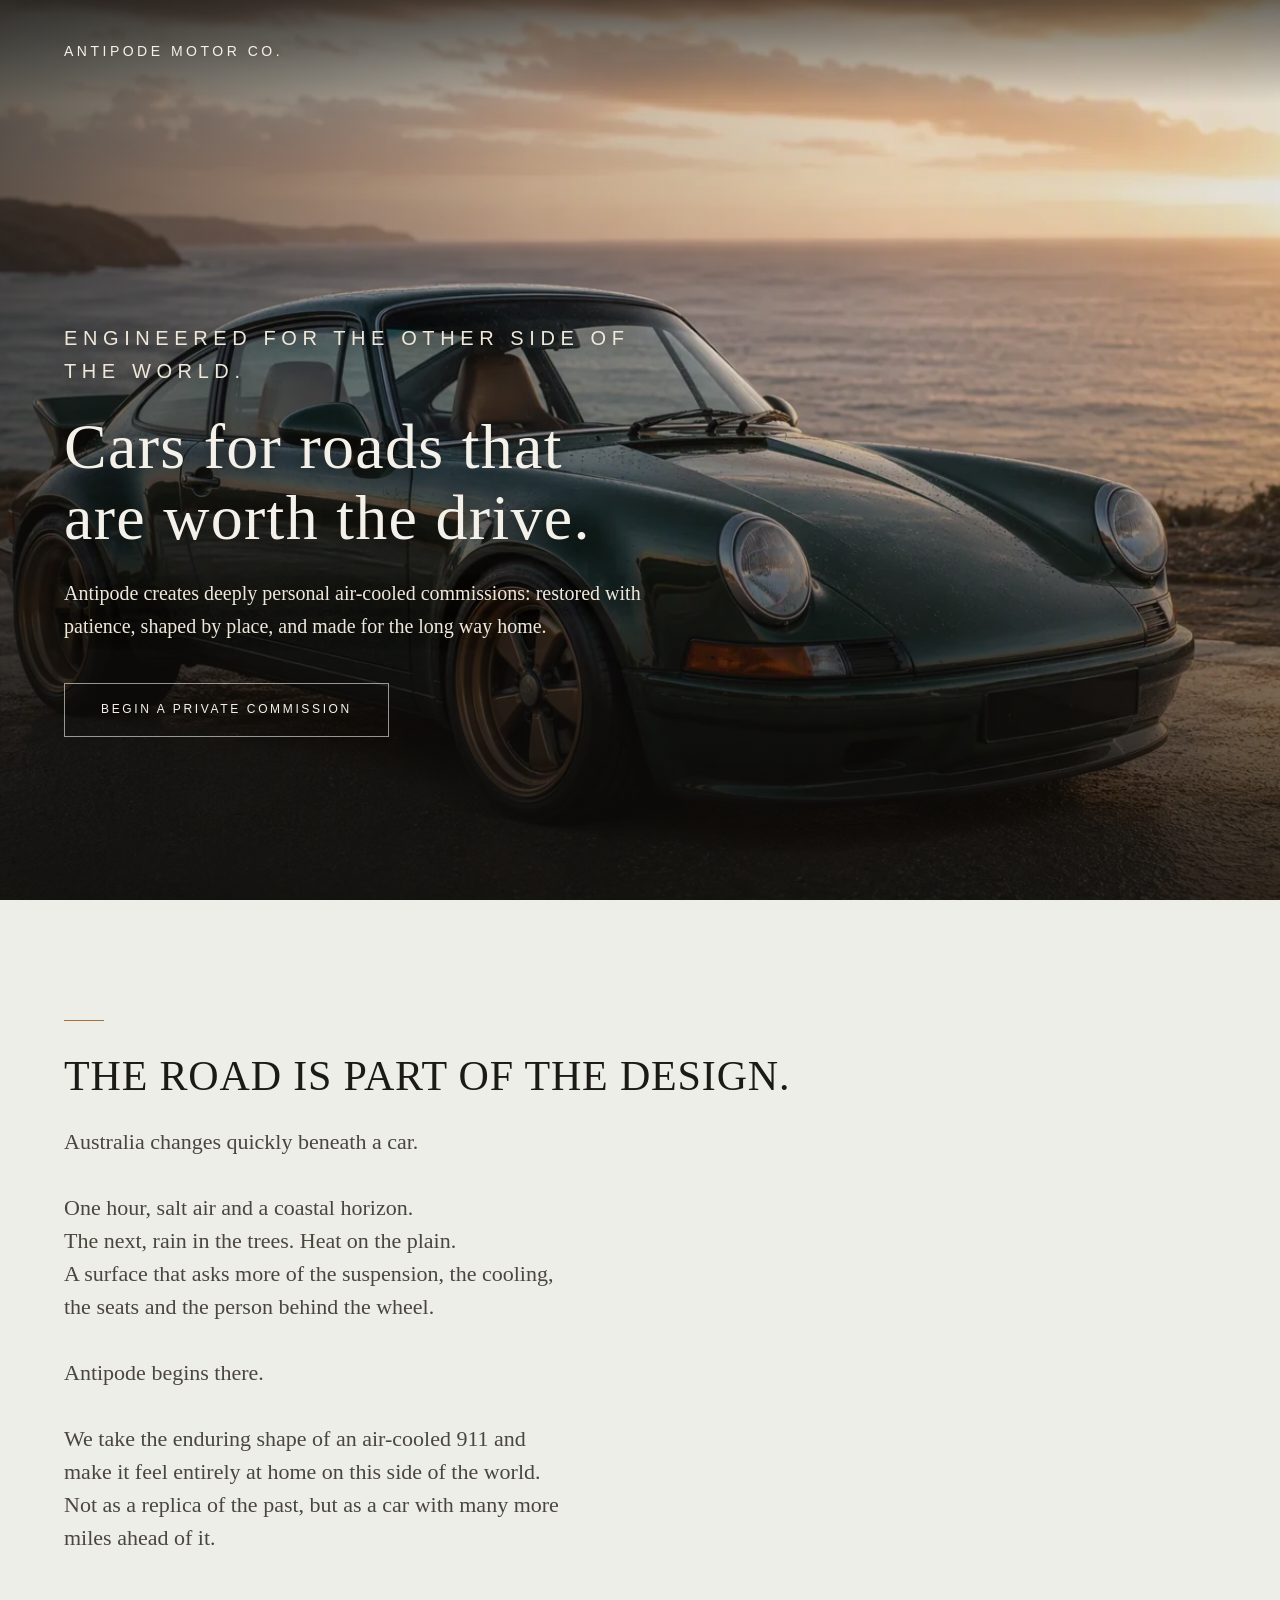
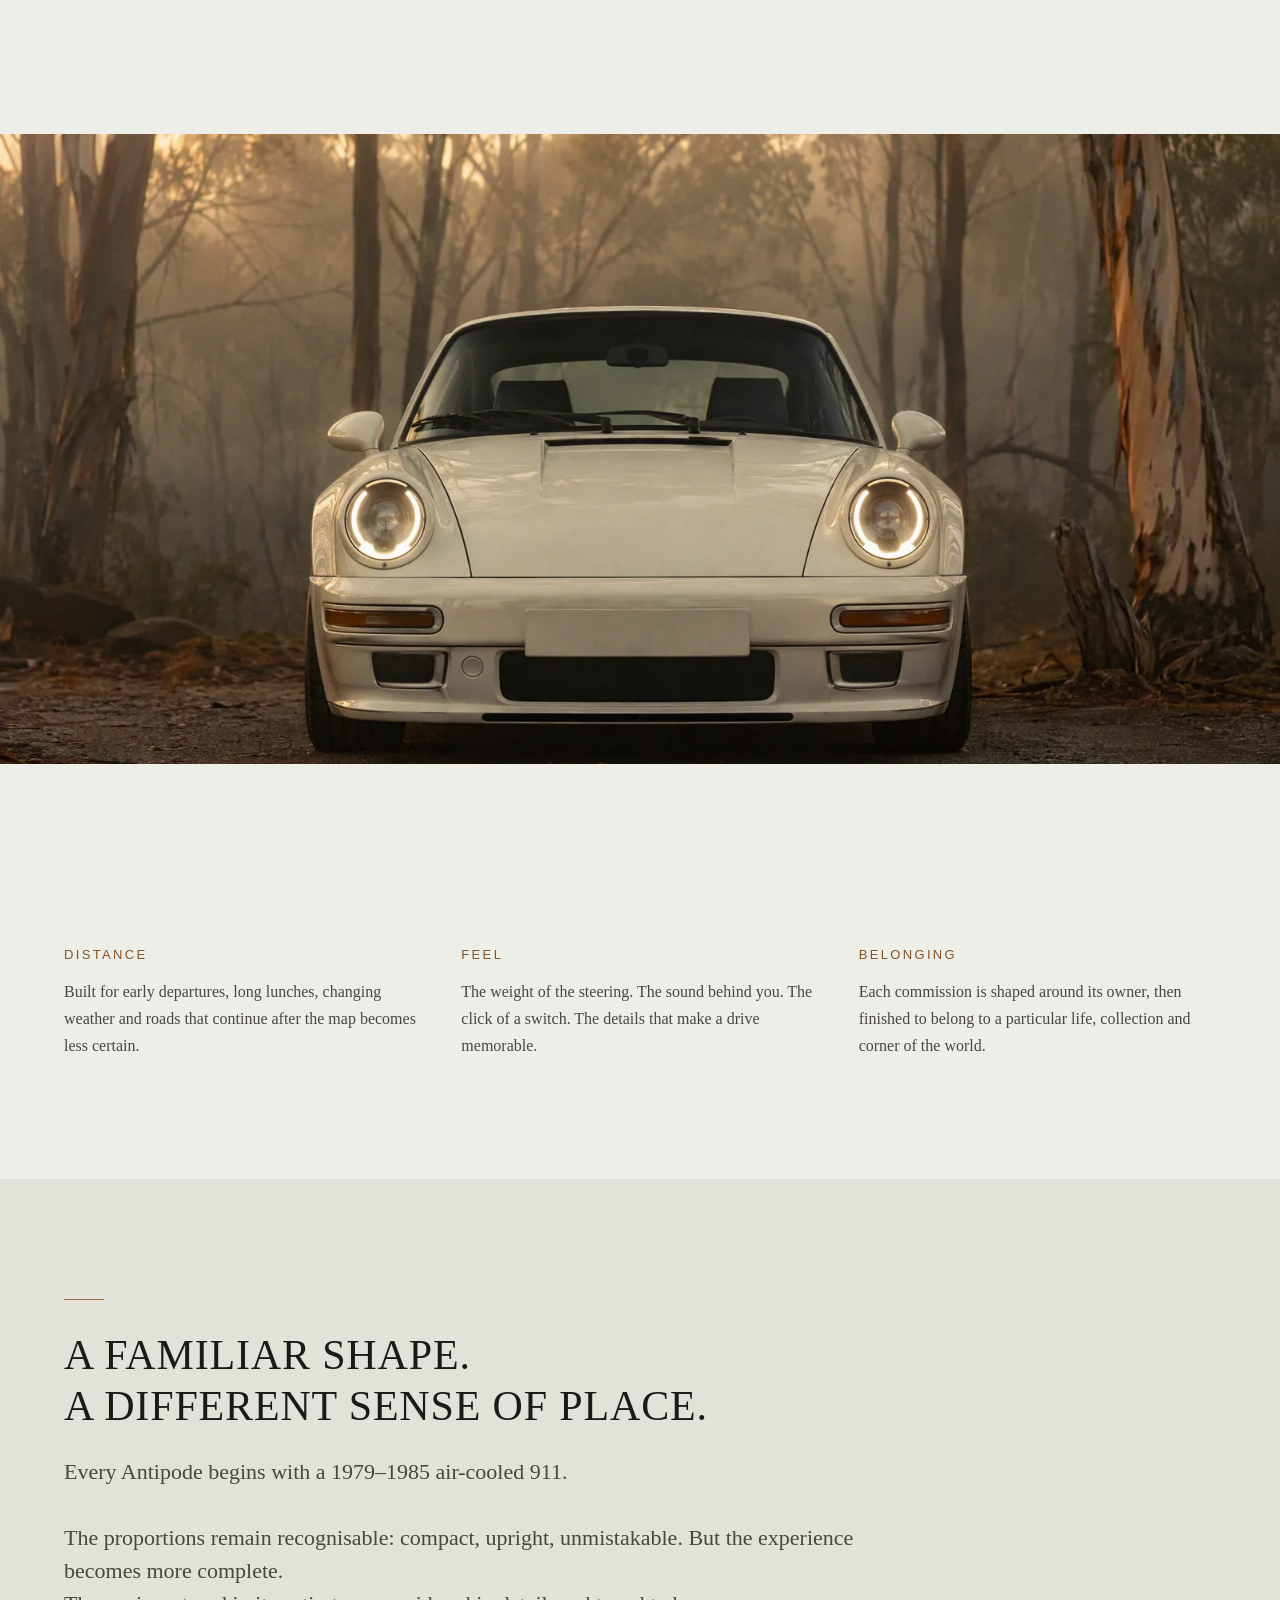
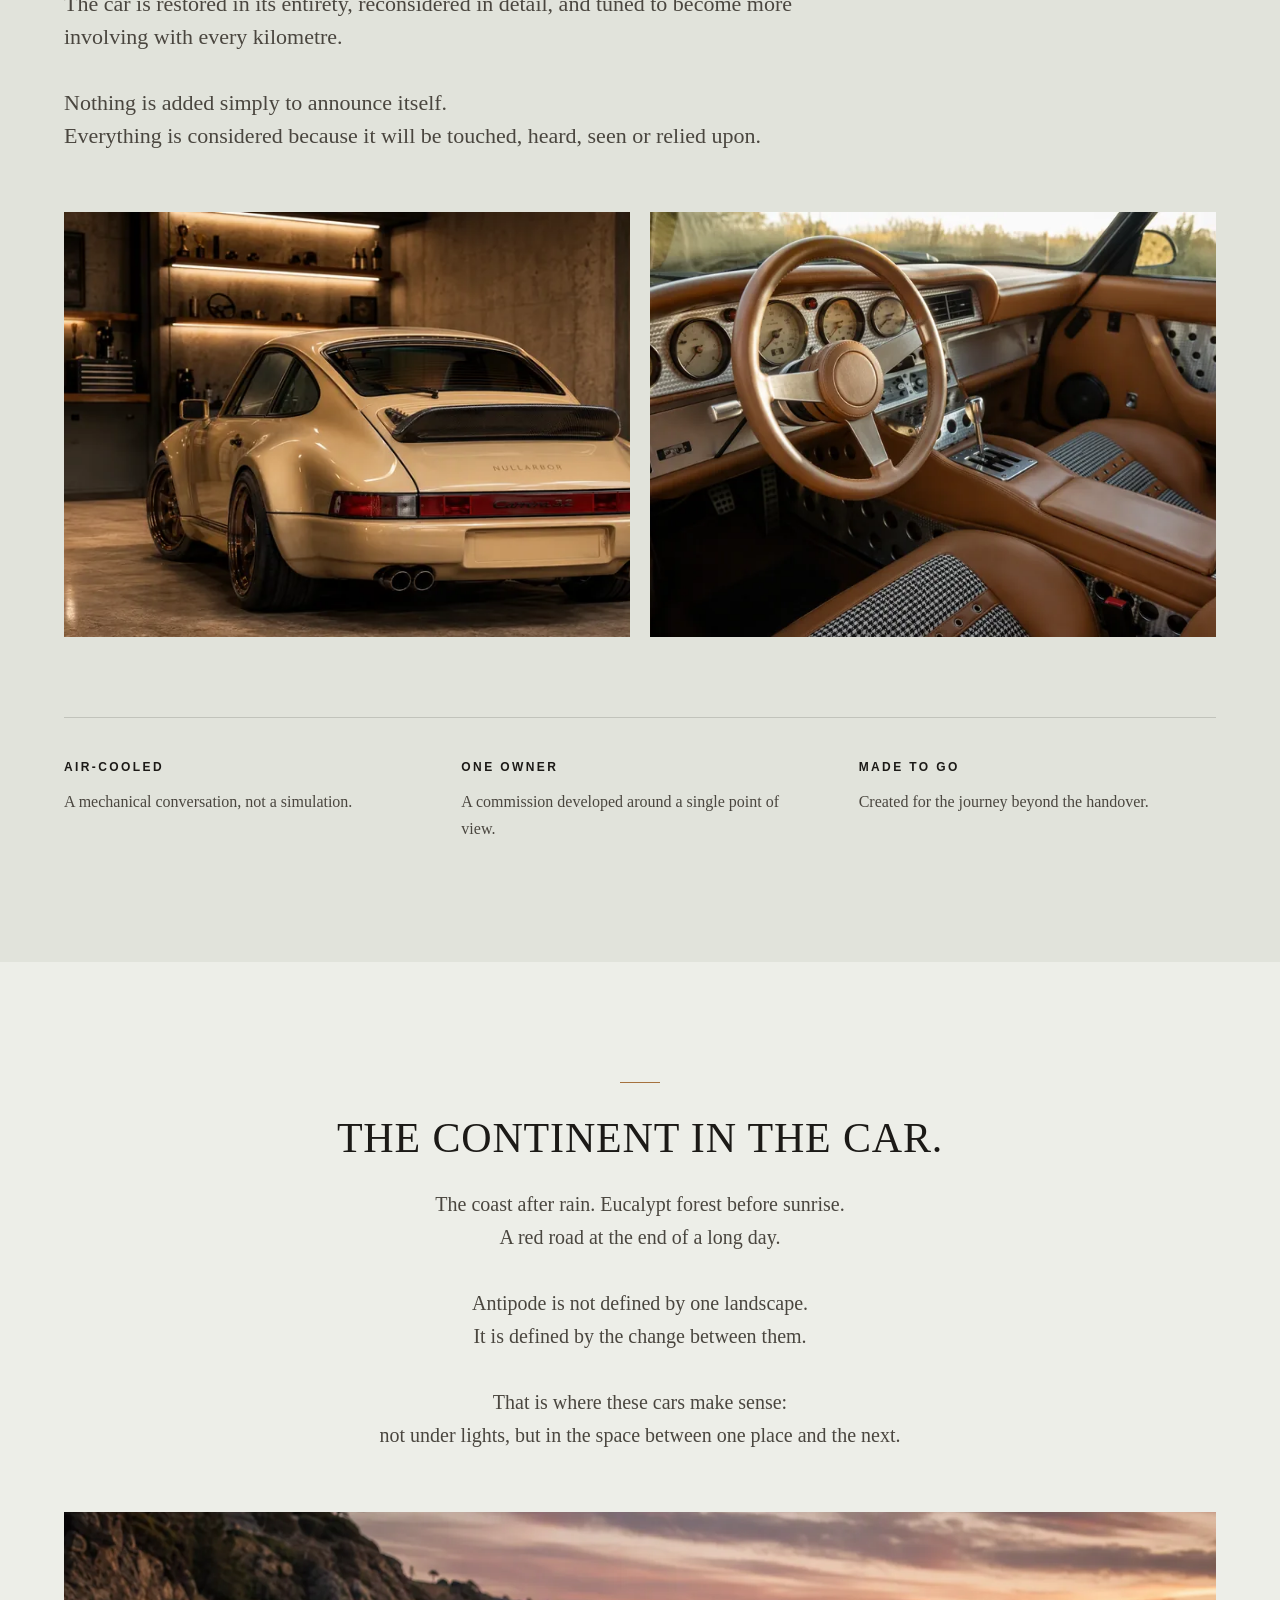
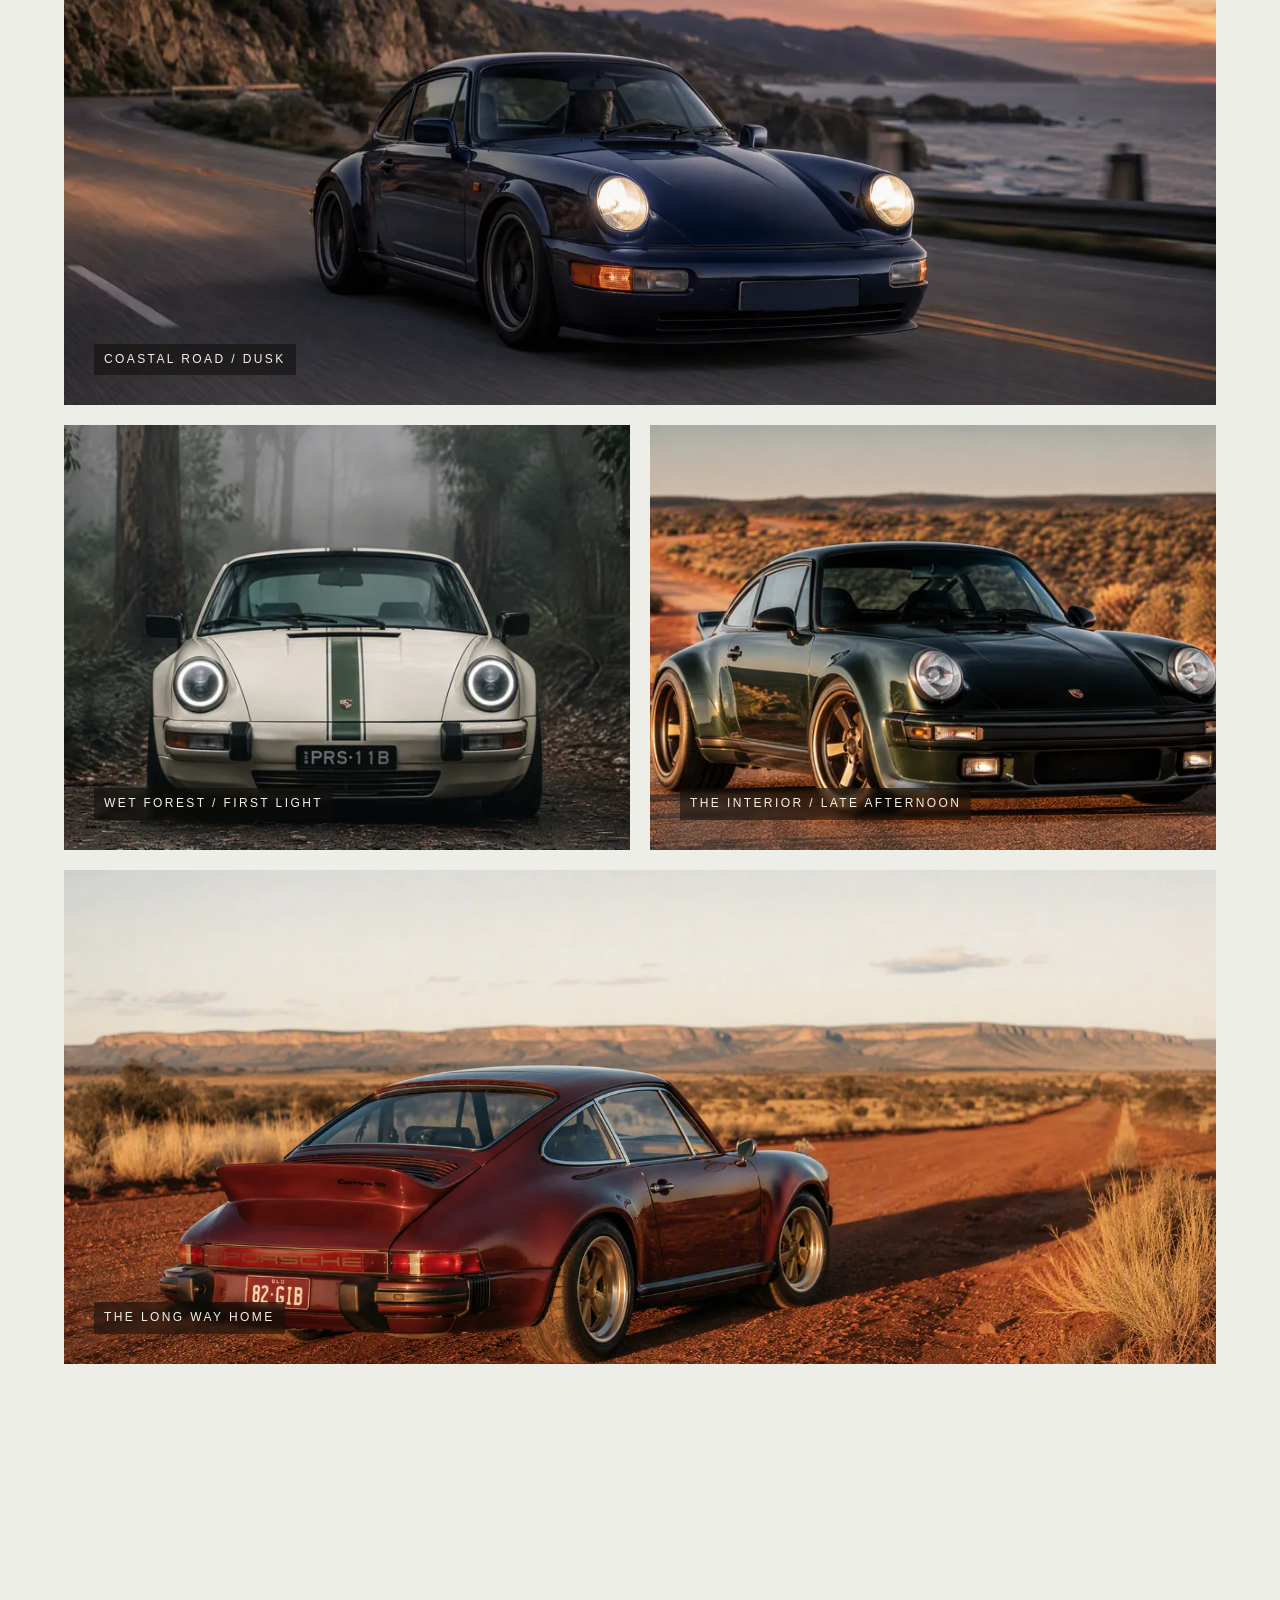
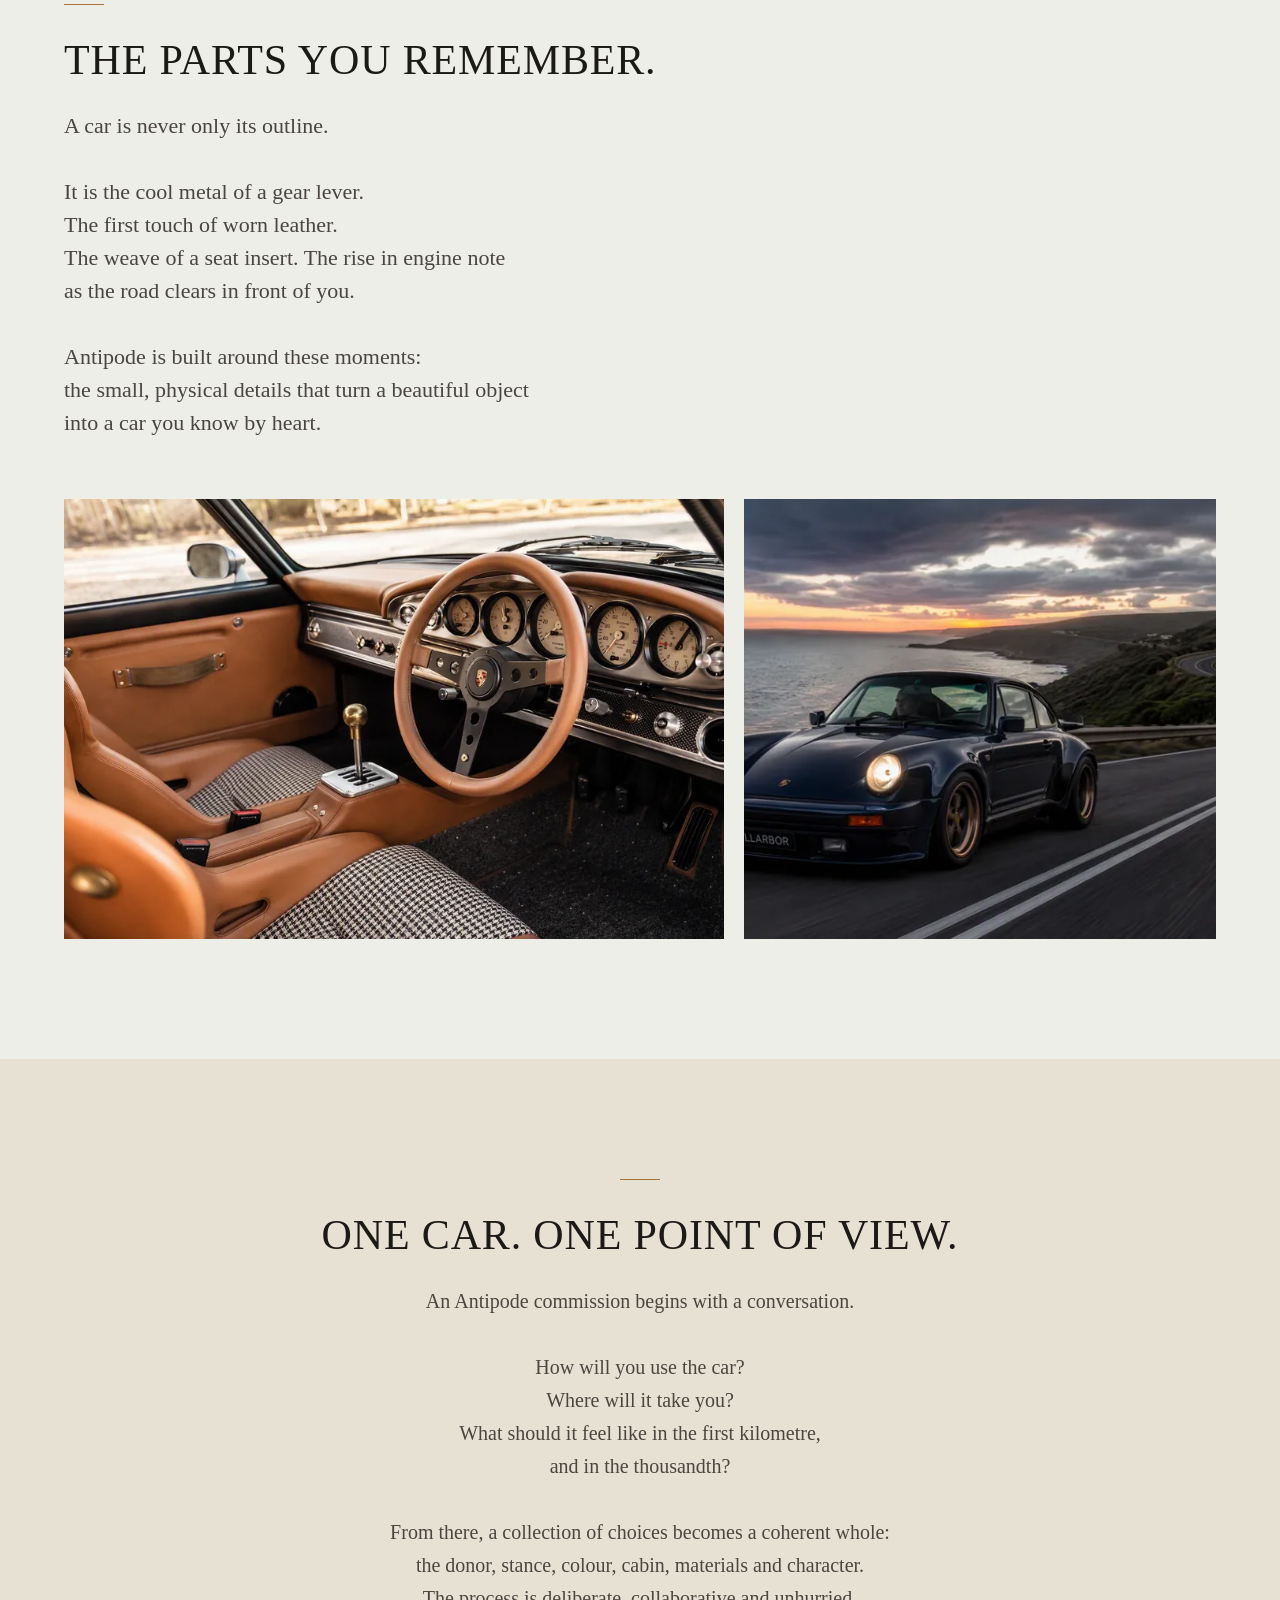
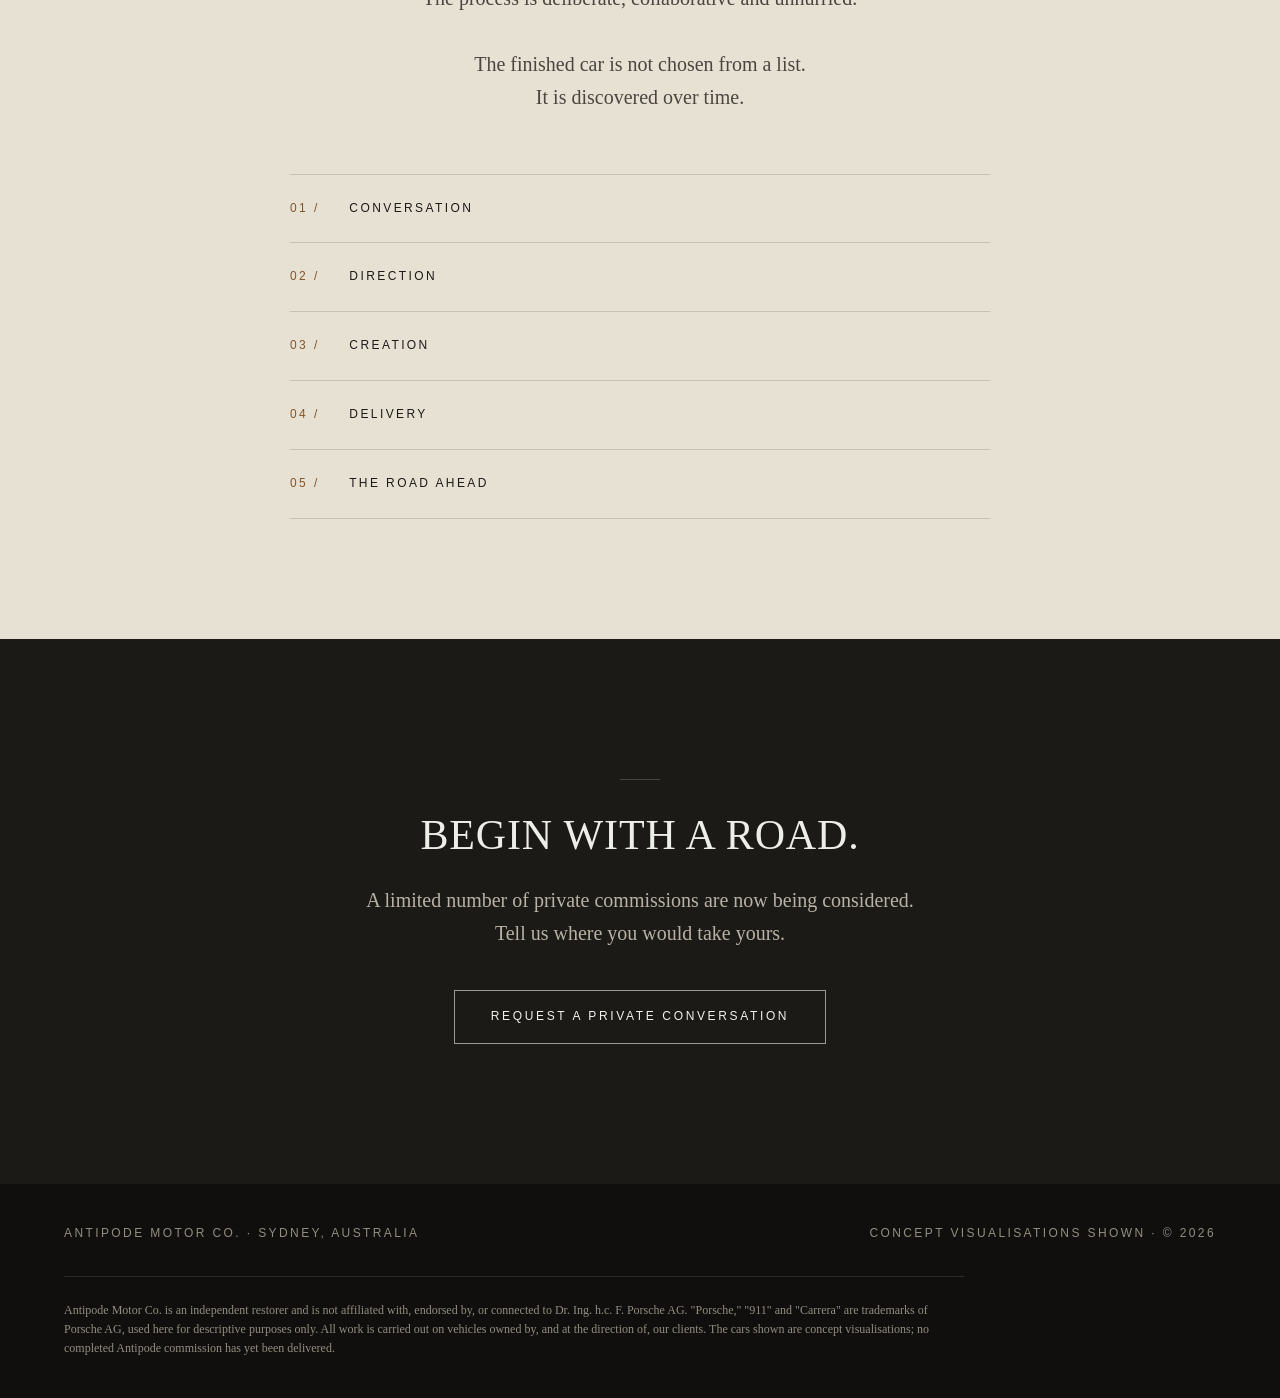
==== commit 837c3573: "Move the ground to a cooler bone, fix accessibility, give mobile a nav Palette. The ground moves off" ====
--- a/web/index.html
+++ b/web/index.html
@@ -35,14 +35,23 @@
   <body>
     <a class="skip" href="#philosophy">Skip to content</a>
 
-    <nav>
+    <nav aria-label="Primary">
       <a class="wordmark" href="#top">Antipode Motor Co.</a>
-      <ul>
-        <li><a href="#philosophy">Philosophy</a></li>
-        <li><a href="#the-car">The Car</a></li>
-        <li><a href="#places">Places</a></li>
-        <li><a href="#commission">Commission</a></li>
-      </ul>
+      <!--
+        A disclosure rather than a hidden list. Below 46rem the inline links used
+        to be display:none, which left the page with no navigation at all on a
+        phone. <details> gives a real menu with no JavaScript, keyboard support
+        and correct expanded state for free.
+      -->
+      <details class="menu">
+        <summary>Menu</summary>
+        <ul>
+          <li><a href="#philosophy">Philosophy</a></li>
+          <li><a href="#the-car">The Car</a></li>
+          <li><a href="#places">Places</a></li>
+          <li><a href="#commission">Commission</a></li>
+        </ul>
+      </details>
     </nav>
 
     <header class="hero" id="top">
--- a/web/styles.css
+++ b/web/styles.css
@@ -10,10 +10,23 @@
    ========================================================================== */
 
 :root {
-  --ink: #1c1a17;
-  --paper: #f4f1ea;
-  --stone: #e7e1d4;
-  --ochre: #a5713d;
+  --ink: #1c1a17;          /* unchanged */
+  --ochre: #a5713d;        /* unchanged: rules, graphics, non-text marks */
+
+  /* Ground moved off warm cream to a cooler bone. Same value family, the
+     yellow pulled out and a faint green-grey left in its place, so the warm
+     ochre now sits against a cool neutral instead of disappearing into it.
+     Warmer-stone alternative, if that direction is preferred instead:
+       --paper: #EFE9DF;  --stone: #E4DCCE; */
+  --paper: #edeee8;
+  --stone: #e1e3db;
+
+  /* Ochre fails WCAG AA as text on either ground (3.7:1 at 12px). This is the
+     same hue carried darker, for text only. Measured 5.46:1 on paper,
+     4.92:1 on stone. The brand ochre above is untouched and still carries
+     every rule and graphic mark, which are exempt. */
+  --ochre-ink: #855426;
+
   --eucalyptus: #31473b;
   --line: rgba(28, 26, 23, 0.16);
   --muted: #4a463f;
@@ -106,32 +119,111 @@
   font-family: var(--grotesque);
   text-decoration: none;
   white-space: nowrap;
+  display: inline-flex;
+  align-items: center;
+  min-height: 44px;
 }
 
 nav ul {
   display: flex;
-  gap: 32px;
+  gap: 20px;                 /* was 32; the difference moves into link padding
+                                so short labels still clear 44px of target */
   list-style: none;
 }
 
 nav a {
   color: #f4f1ea;
   text-decoration: none;
-  font-size: 11px;
+  font-size: 12px;
   letter-spacing: 0.2em;
   text-transform: uppercase;
   font-family: var(--grotesque);
   transition: opacity 0.3s;
+}
+
+nav ul a {
+  display: inline-flex;
+  align-items: center;
+  justify-content: center;
+  min-height: 44px;          /* the label stays 12px; the target does not */
+  min-width: 44px;           /* "The Car" is only 33px of text */
+  padding: 0 6px;
 }
 
 nav a:hover {
   opacity: 0.7;
 }
 
-/* The supplied nav overflowed below ~46rem. Labels drop, wordmark stays. */
+/* Desktop: the disclosure is invisible plumbing and the list sits inline. */
+.menu > summary {
+  display: none;
+}
+
+.menu > ul {
+  display: flex;
+}
+
+/* Phone and small tablet: the list becomes a real menu behind a labelled
+   control. Previously it was display:none, i.e. no navigation at all. */
 @media (max-width: 46rem) {
-  nav ul {
+  .menu {
+    position: relative;
+  }
+
+  .menu > summary {
+    display: inline-flex;
+    align-items: center;
+    min-height: 44px;
+    padding: 0 2px;
+    color: #f4f1ea;
+    font-family: var(--grotesque);
+    font-size: 12px;
+    letter-spacing: 0.2em;
+    text-transform: uppercase;
+    cursor: pointer;
+    list-style: none;
+  }
+
+  .menu > summary::-webkit-details-marker {
     display: none;
+  }
+
+  .menu > summary::after {
+    content: "";
+    width: 7px;
+    height: 7px;
+    margin-left: 10px;
+    border-right: 1px solid currentColor;
+    border-bottom: 1px solid currentColor;
+    transform: rotate(45deg) translateY(-2px);
+  }
+
+  .menu[open] > summary::after {
+    transform: rotate(-135deg) translateY(-2px);
+  }
+
+  .menu > ul {
+    position: absolute;
+    right: 0;
+    top: calc(100% + 10px);
+    flex-direction: column;
+    gap: 0;
+    min-width: 12rem;
+    padding: 6px 0;
+    background: rgba(16, 15, 13, 0.96);
+    border: 1px solid rgba(244, 241, 234, 0.16);
+  }
+
+  .menu > ul a {
+    display: flex;
+    align-items: center;
+    min-height: 48px;
+    padding: 0 20px;
+    width: 100%;
+  }
+
+  .menu > ul li + li a {
+    border-top: 1px solid rgba(244, 241, 234, 0.1);
   }
 }
 
@@ -196,10 +288,10 @@
 
 .eyebrow {
   font-family: var(--grotesque);
-  font-size: 11px;
-  letter-spacing: 0.3em;
-  text-transform: uppercase;
-  color: #d9c9a8;
+  font-size: 12px;
+  letter-spacing: 0.28em;
+  text-transform: uppercase;
+  color: #e2d4b4;            /* lifted for contrast over the hero photograph */
   margin-bottom: 24px;
 }
 
@@ -243,10 +335,13 @@
   color: #f4f1ea;
   text-decoration: none;
   font-family: var(--grotesque);
-  font-size: 11px;
-  letter-spacing: 0.25em;
+  font-size: 12px;
+  letter-spacing: 0.22em;
   text-transform: uppercase;
   transition: 0.4s ease;
+  min-height: 48px;          /* comfortable target on touch */
+  display: inline-flex;
+  align-items: center;
 }
 
 .btn:hover {
@@ -316,6 +411,38 @@
   section {
     padding: 80px var(--gutter);
   }
+  /* A fixed 70vh crop on a 16:9 render squeezes the car into a letterbox on a
+     phone. Aspect ratio keeps the composition intact instead. */
+  .full-image {
+    height: auto;
+    aspect-ratio: 16 / 10;
+  }
+  .gallery,
+  .details-grid,
+  .car-grid {
+    gap: 12px;
+  }
+  .gallery figcaption {
+    left: 14px;
+    bottom: 14px;
+  }
+  .hero-copy {
+    margin-top: 0;
+  }
+  .hero {
+    align-items: flex-end;
+    padding-bottom: 12vh;
+  }
+  .hero-copy p {
+    font-size: 18px;
+  }
+  .btn {
+    margin-top: 32px;
+    padding: 16px 26px;
+  }
+  .process-list li span {
+    margin-right: 14px;
+  }
   .lead {
     font-size: 19px;
   }
@@ -335,6 +462,21 @@
   }
 }
 
+@media (max-width: 30rem) {
+  section {
+    padding: 64px var(--gutter);
+  }
+  .section-head {
+    margin-bottom: 40px;
+  }
+  .cta-section {
+    padding: 96px var(--gutter);
+  }
+  footer {
+    padding: 32px var(--gutter);
+  }
+}
+
 /* --- Pillars ------------------------------------------------------------ */
 
 .pillars {
@@ -346,10 +488,10 @@
 
 .pillar h3 {
   font-family: var(--grotesque);
-  font-size: 12px;
-  letter-spacing: 0.2em;
-  text-transform: uppercase;
-  color: var(--ochre);
+  font-size: 13px;
+  letter-spacing: 0.18em;
+  text-transform: uppercase;
+  color: var(--ochre-ink);
 }
 
 .pillar p {
@@ -471,10 +613,14 @@
   bottom: 30px;
   color: #f4f1ea;
   font-family: var(--grotesque);
-  font-size: 10px;
-  letter-spacing: 0.25em;
-  text-transform: uppercase;
-  text-shadow: 0 1px 12px rgba(0, 0, 0, 0.8);
+  font-size: 12px;
+  letter-spacing: 0.2em;
+  text-transform: uppercase;
+  /* Captions sit on photography, so they carry their own scrim rather than
+     relying on whatever happens to be behind them. */
+  padding: 6px 10px;
+  background: rgba(15, 13, 10, 0.55);
+  backdrop-filter: blur(2px);
 }
 
 .details-grid {
@@ -519,8 +665,9 @@
 }
 
 .process-list li span {
-  color: var(--ochre);
+  color: var(--ochre-ink);
   margin-right: 24px;
+  font-variant-numeric: tabular-nums;
 }
 
 /* --- Closing CTA -------------------------------------------------------- */
@@ -550,9 +697,9 @@
 footer {
   padding: 40px var(--gutter);
   background: #100f0d;
-  color: #6a665d;
-  font-family: var(--grotesque);
-  font-size: 10px;
+  color: #938d82;            /* was #6a665d: 3.1:1 on the footer ground */
+  font-family: var(--grotesque);
+  font-size: 12px;
   letter-spacing: 0.2em;
   text-transform: uppercase;
 }
@@ -575,7 +722,7 @@
   line-height: 1.6;
   letter-spacing: 0;
   text-transform: none;
-  color: #6a665d;
+  color: #938d82;
   max-width: 900px;
 }
 
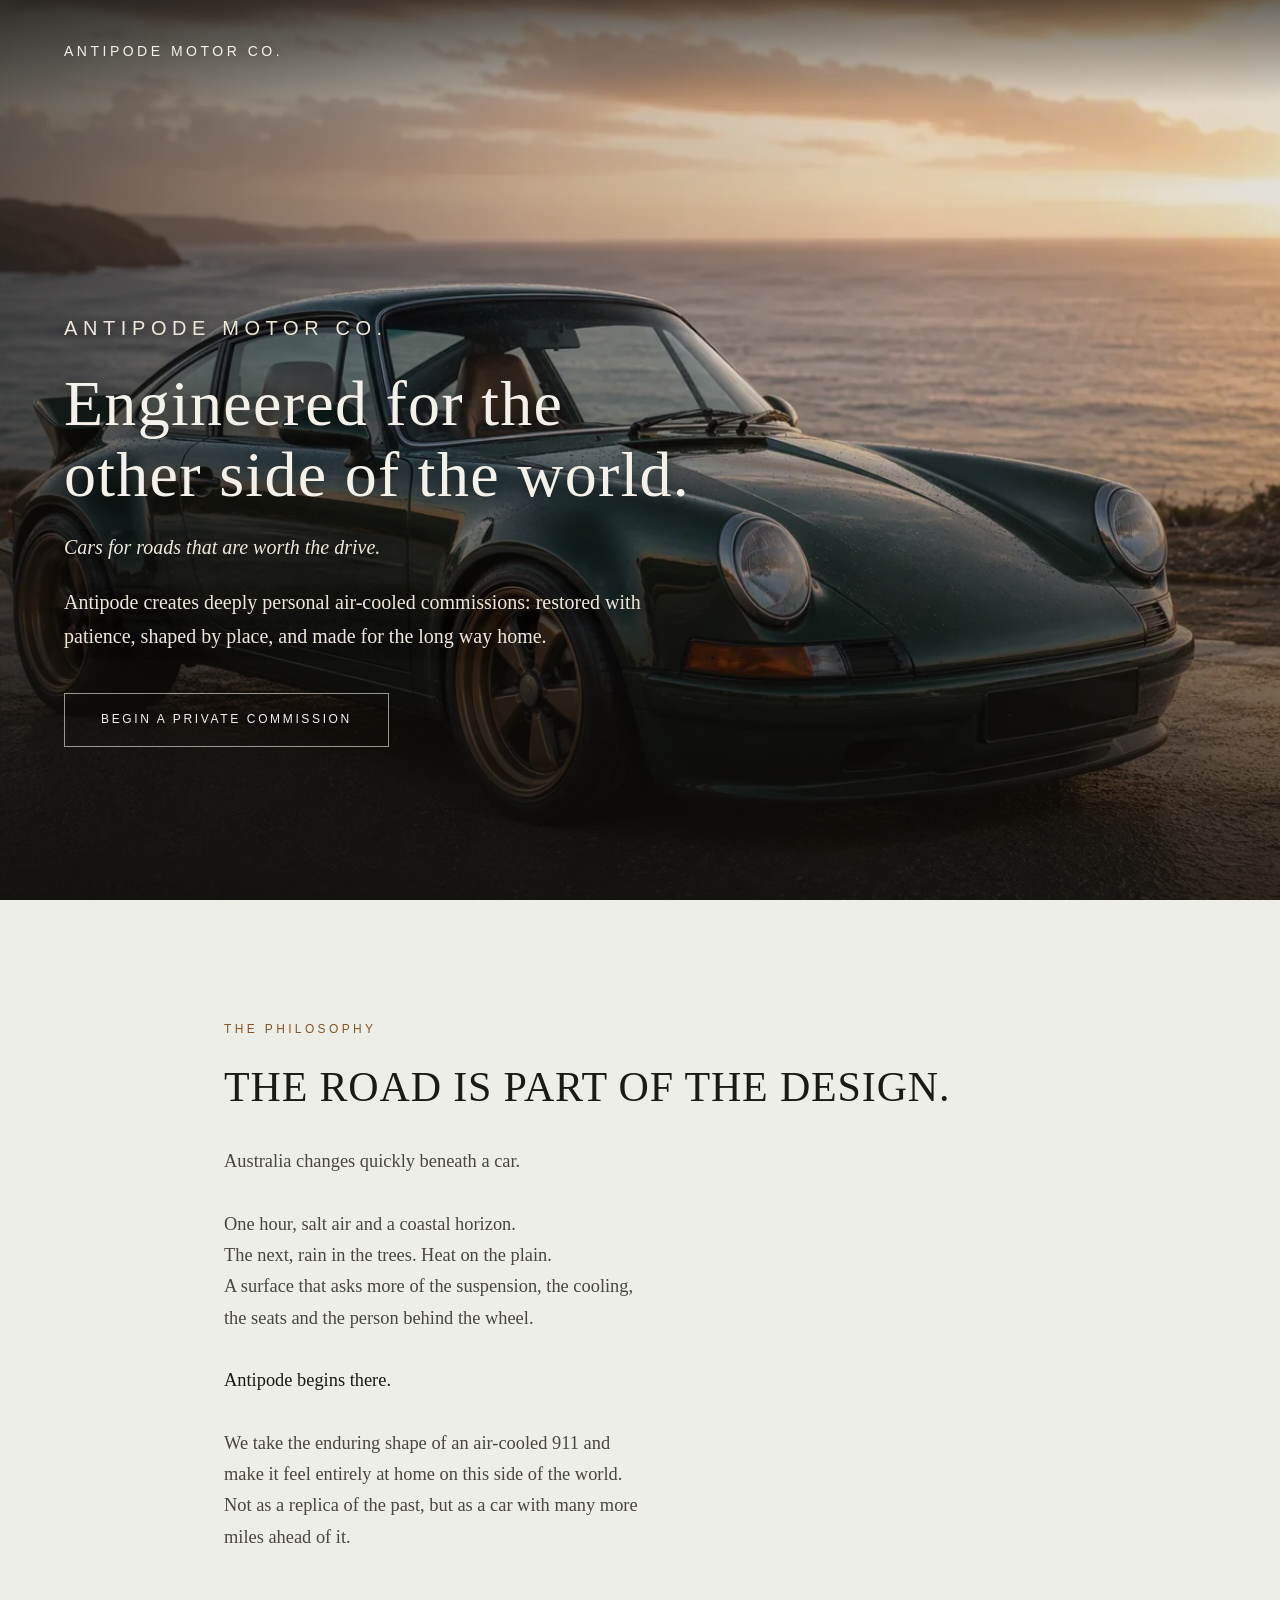
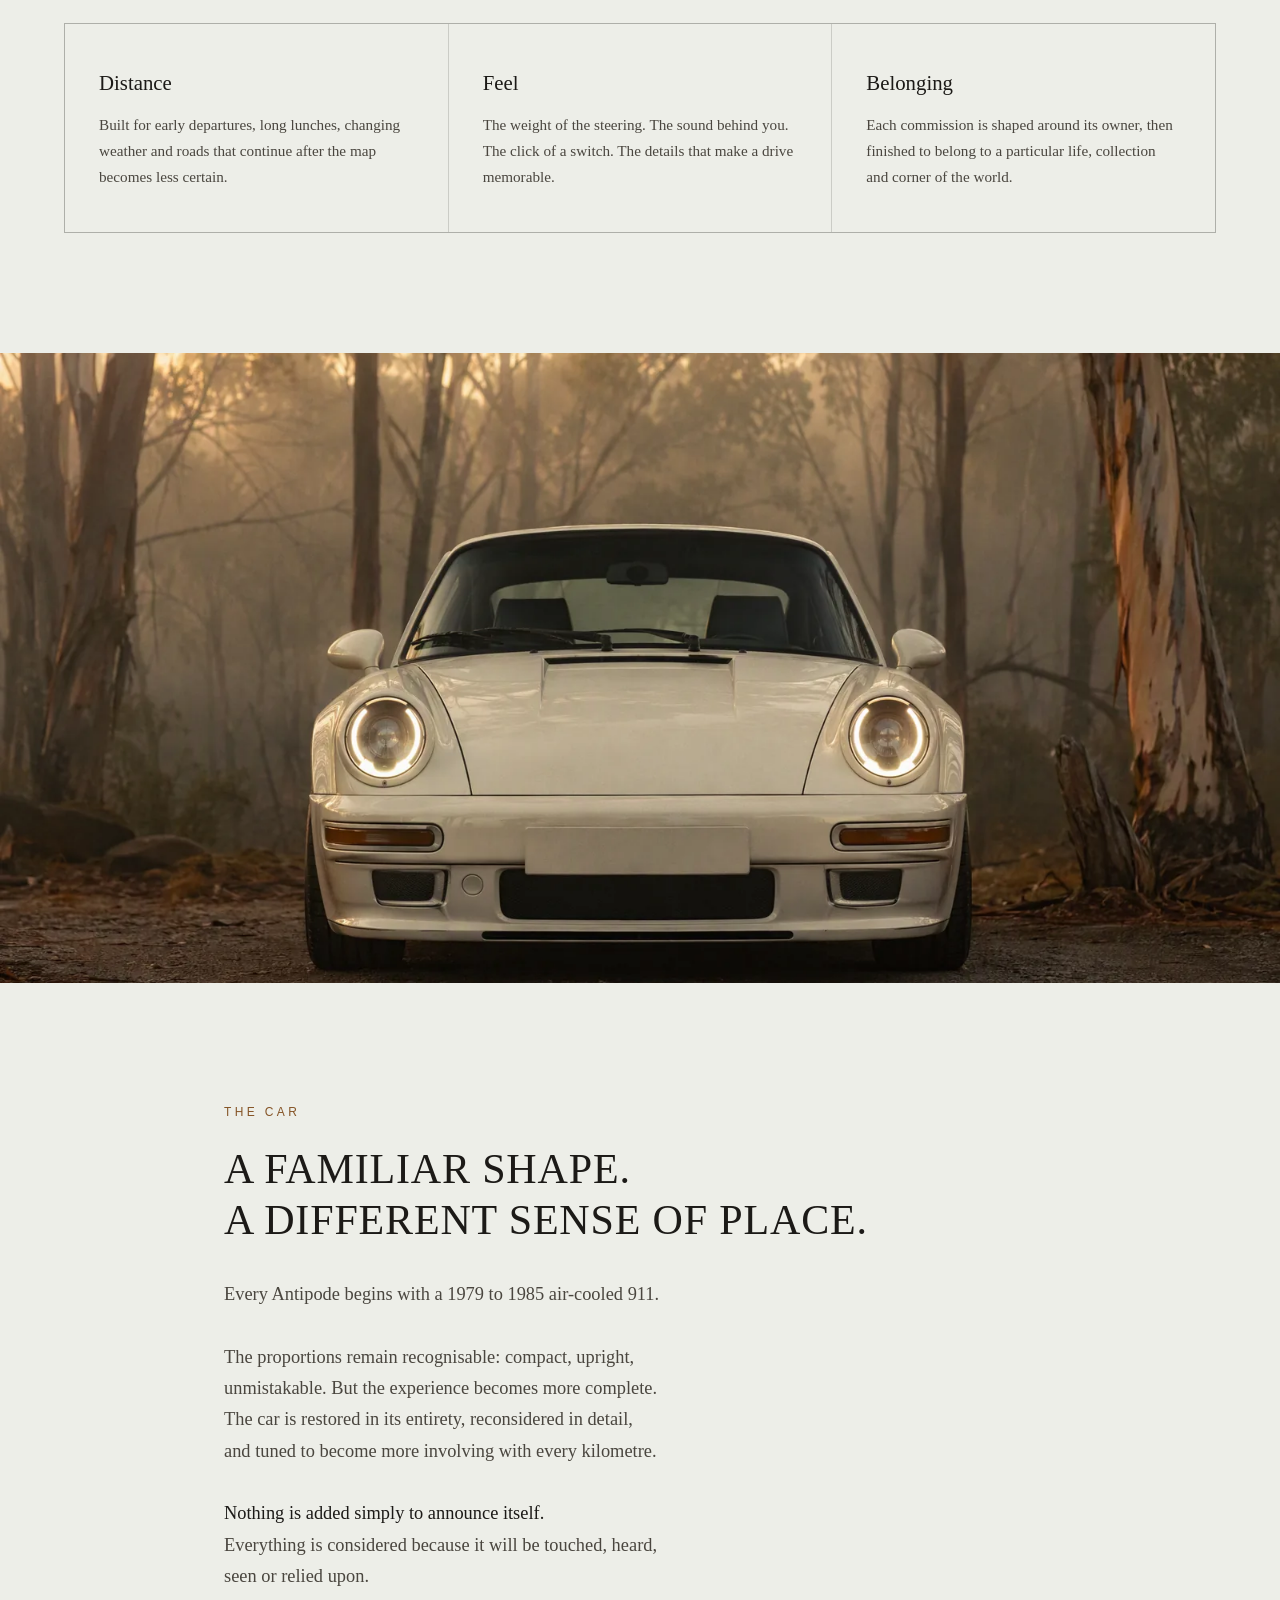
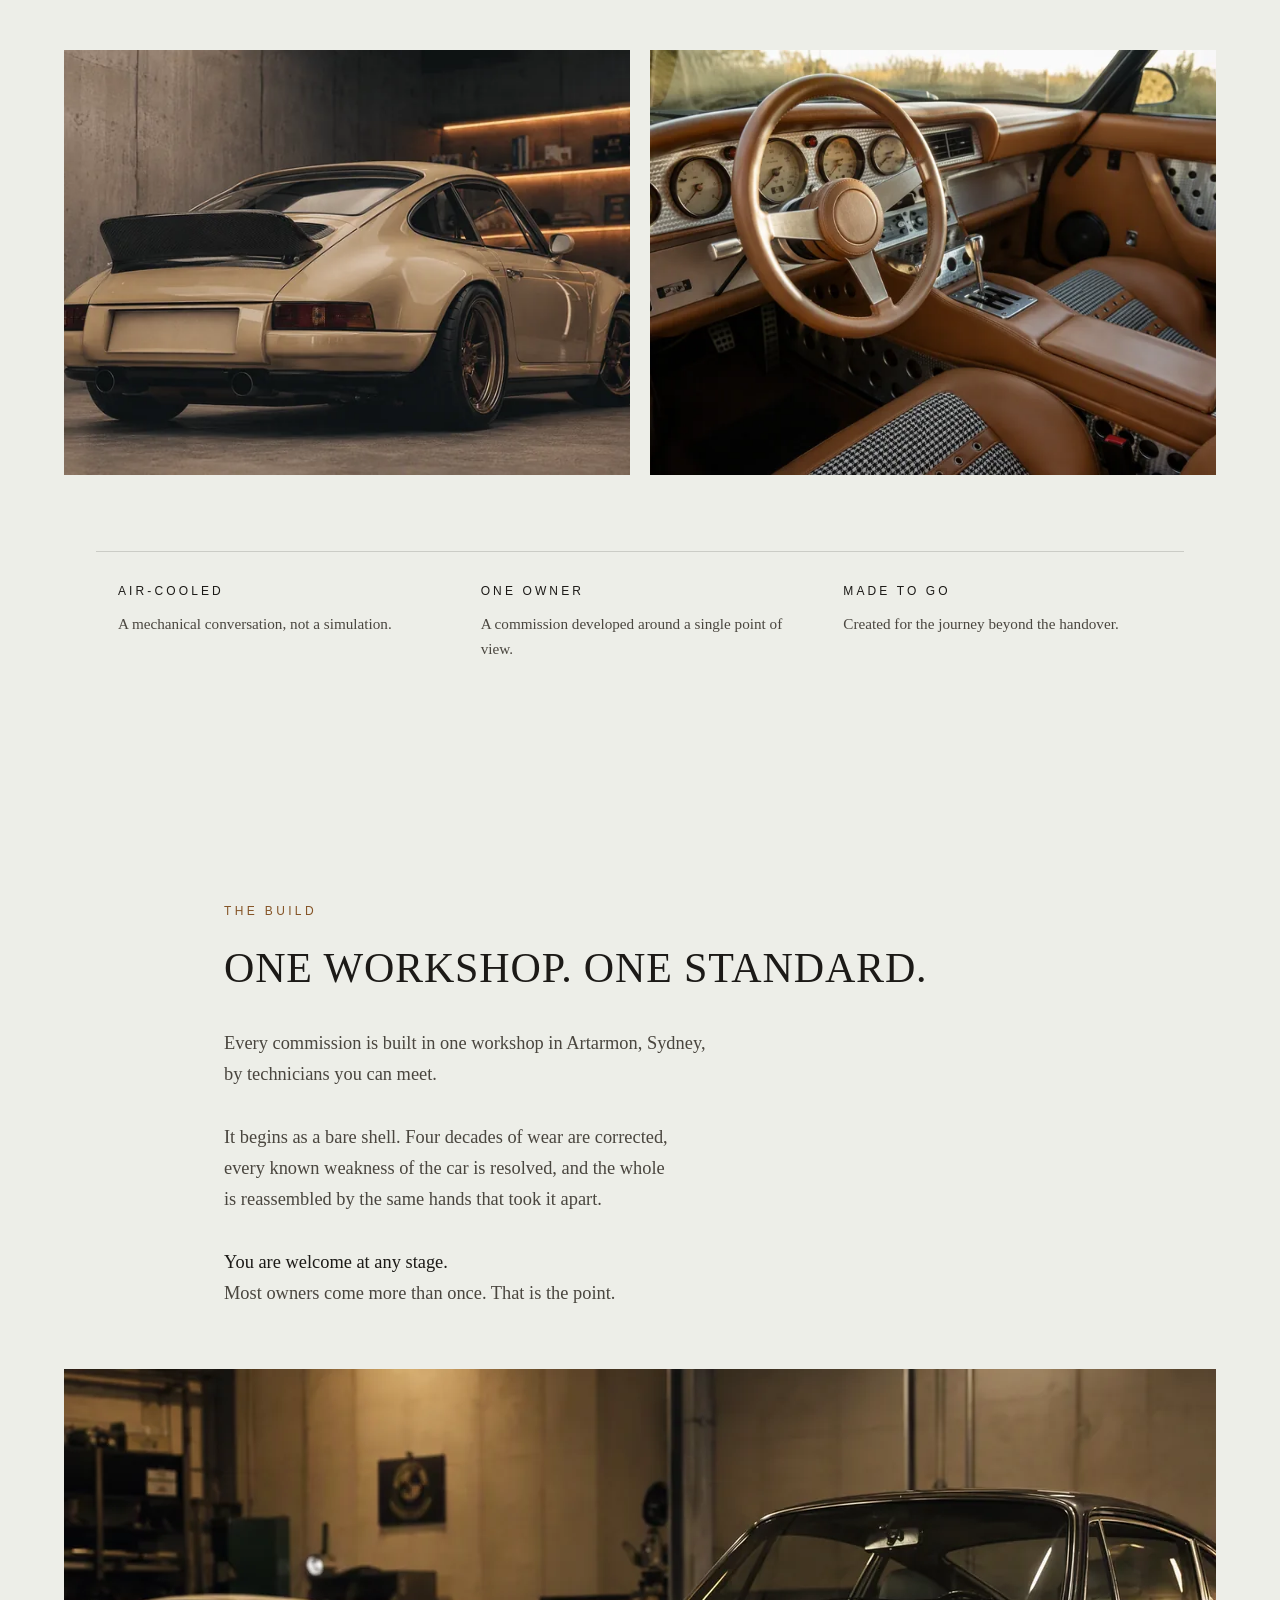
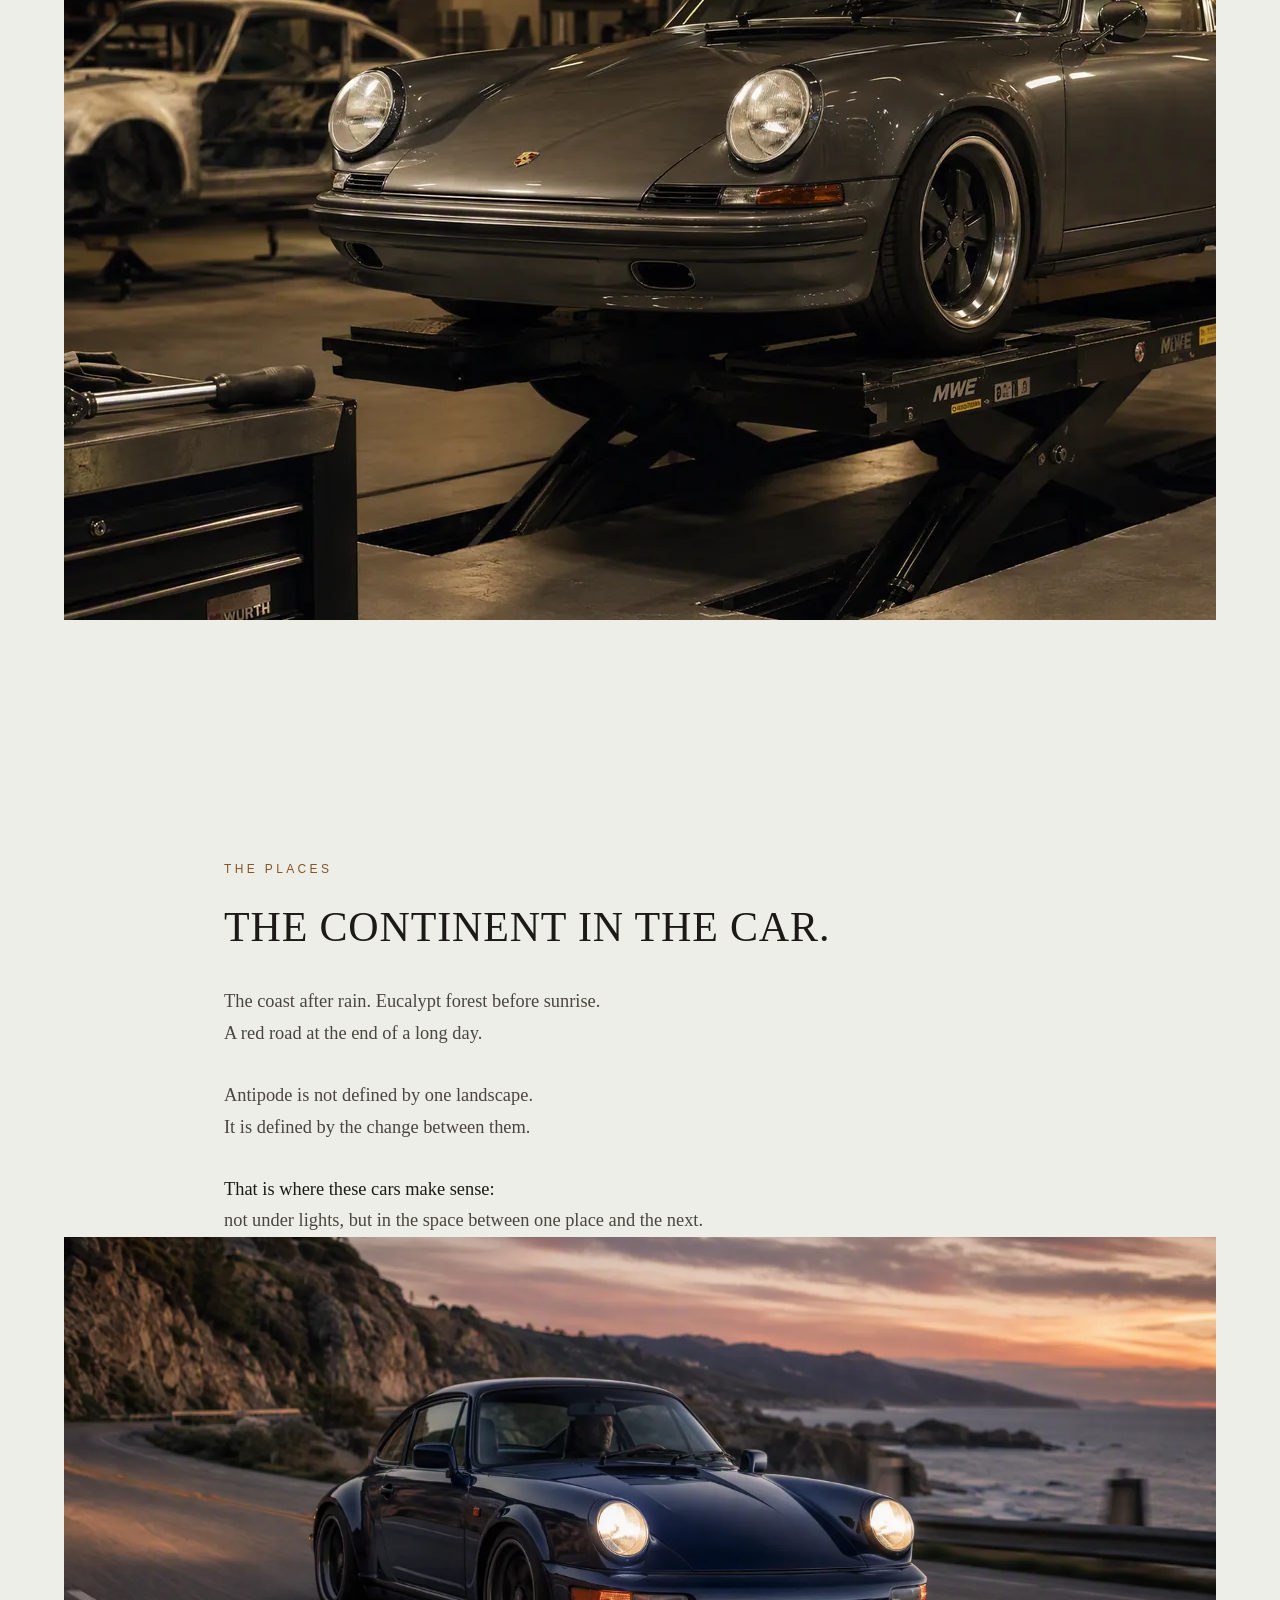
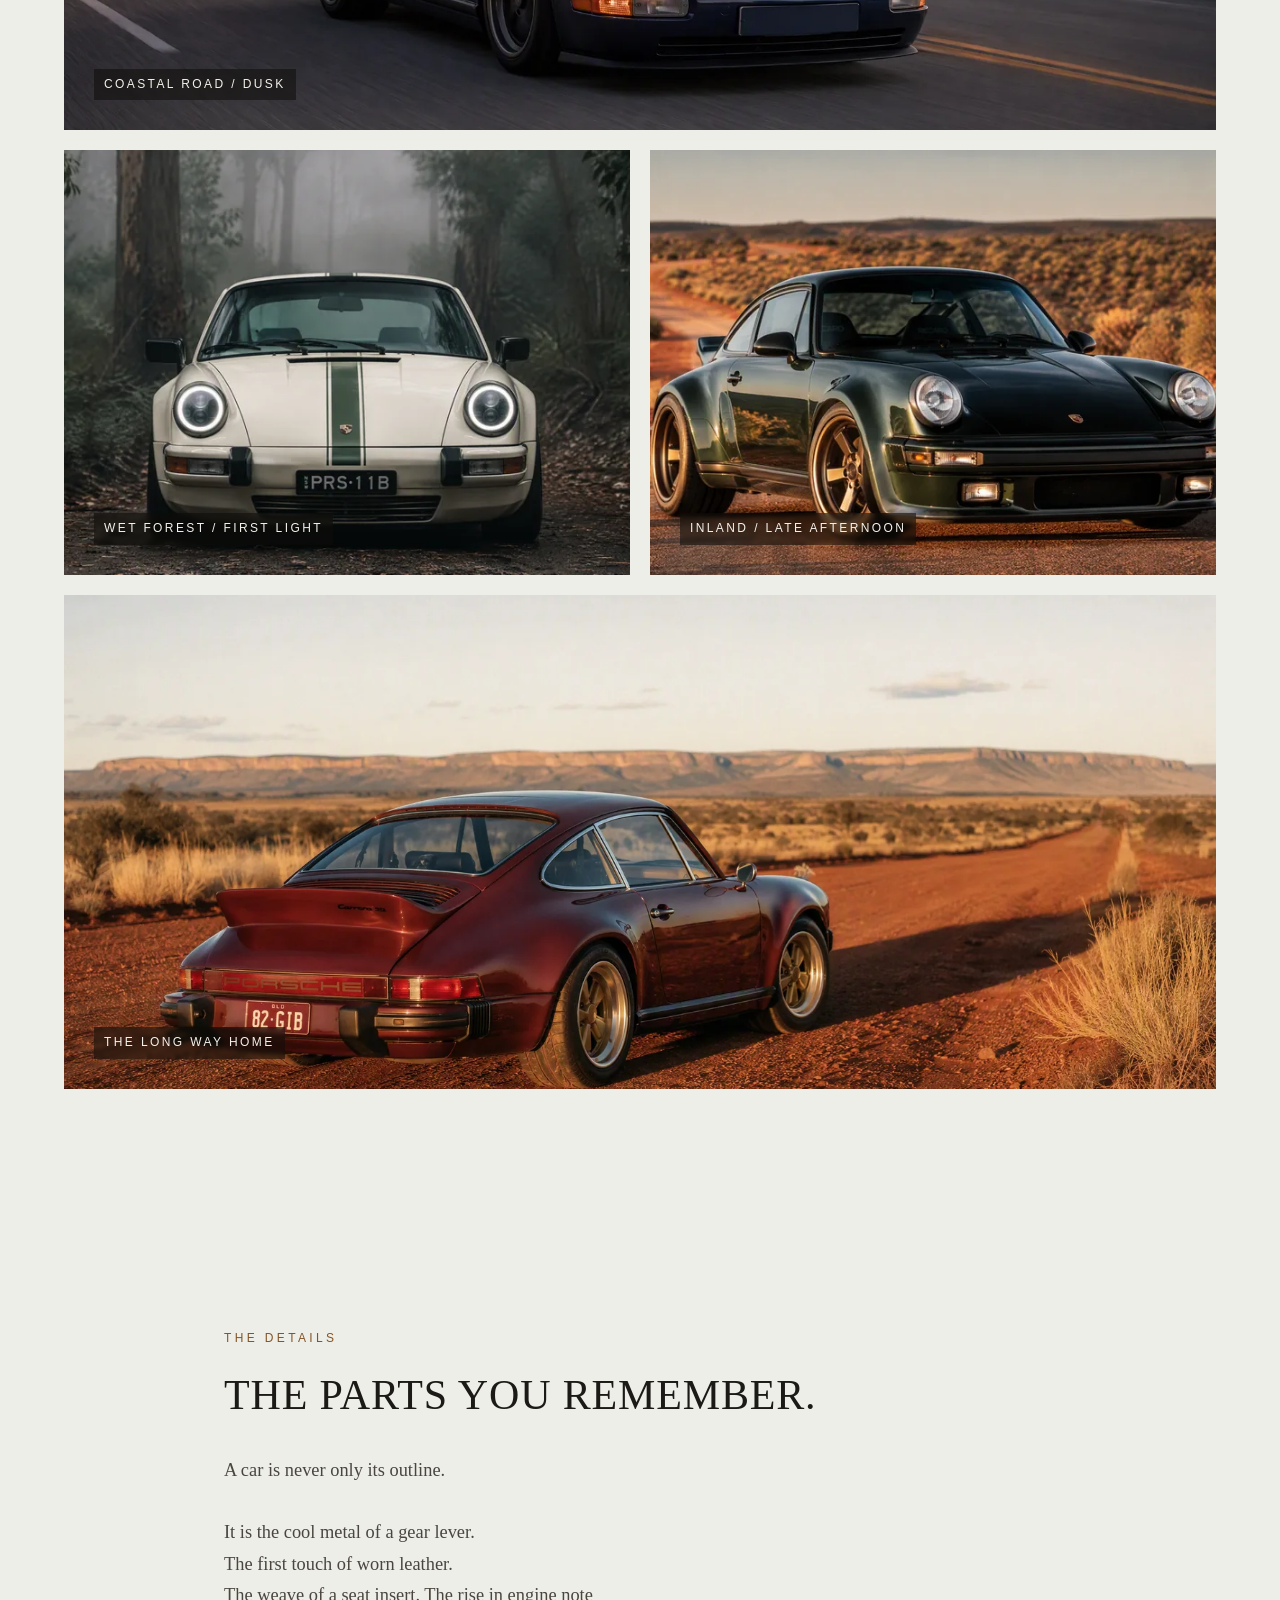
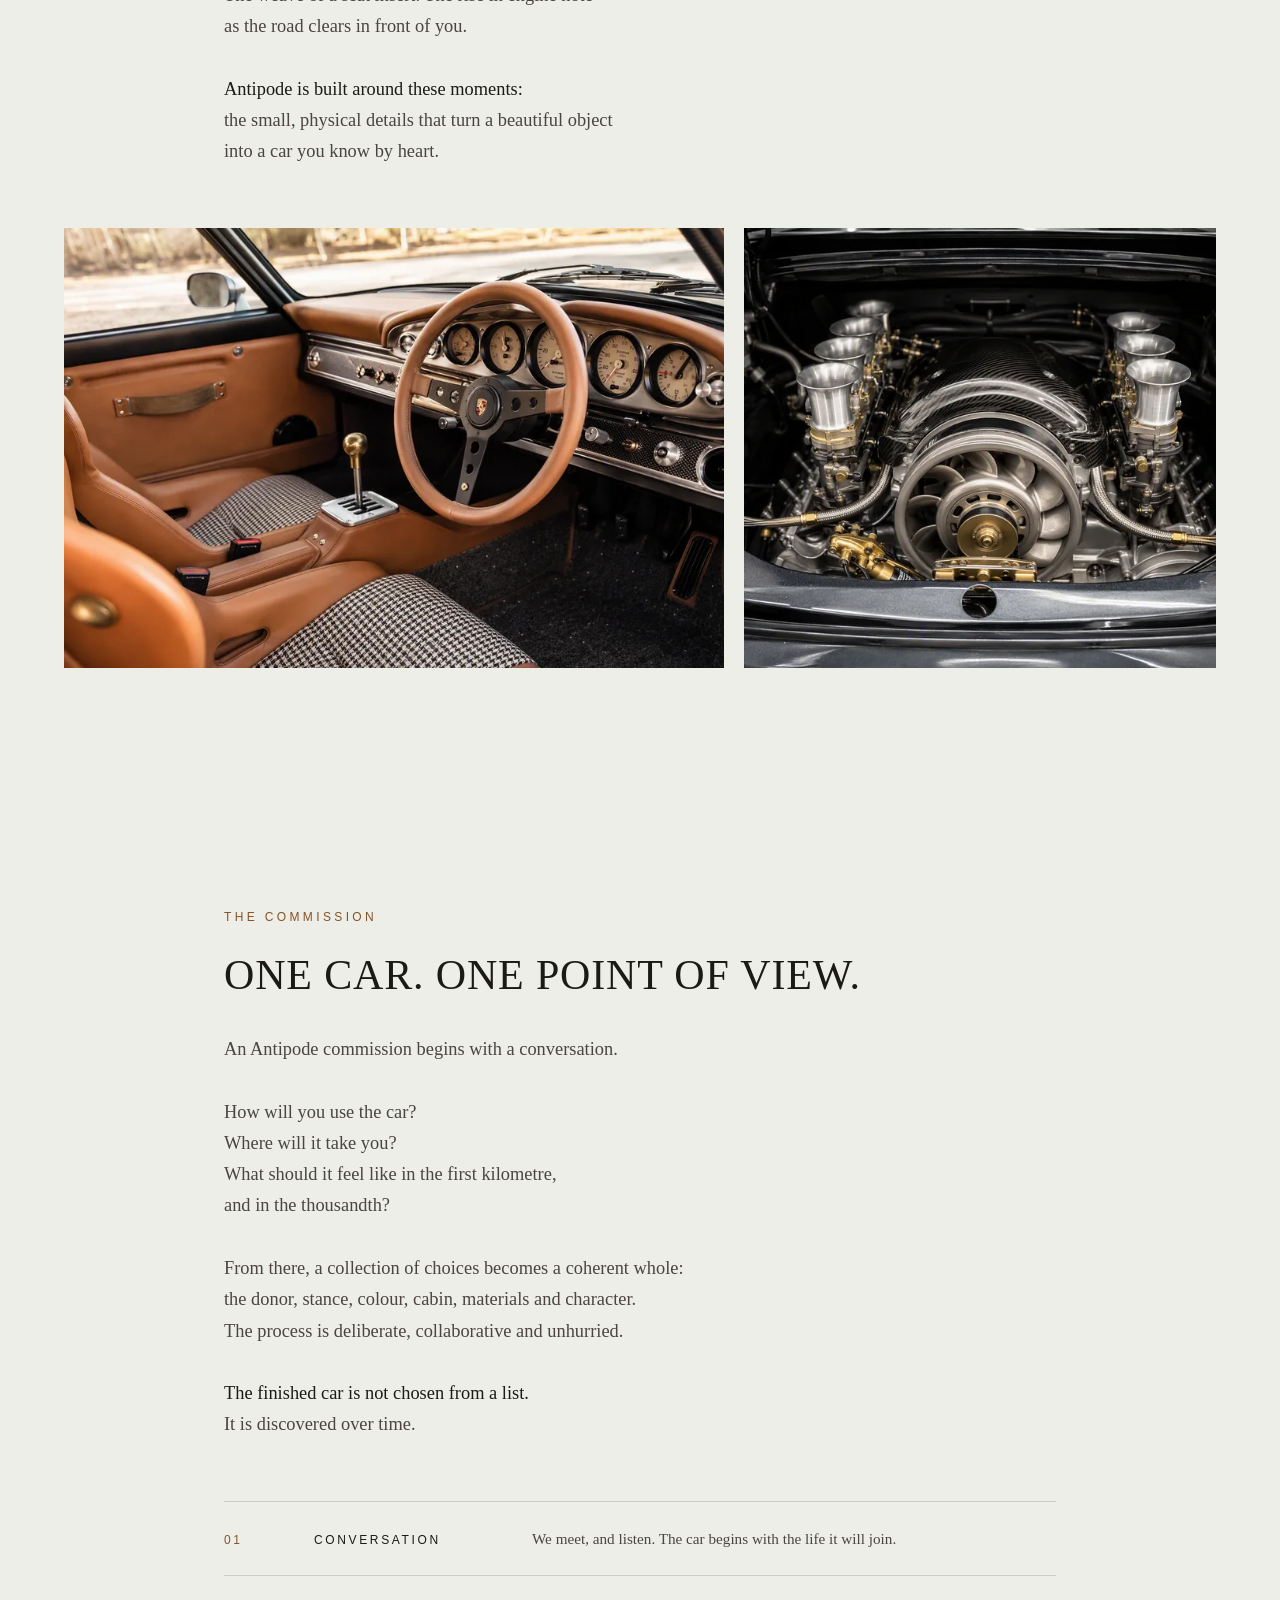
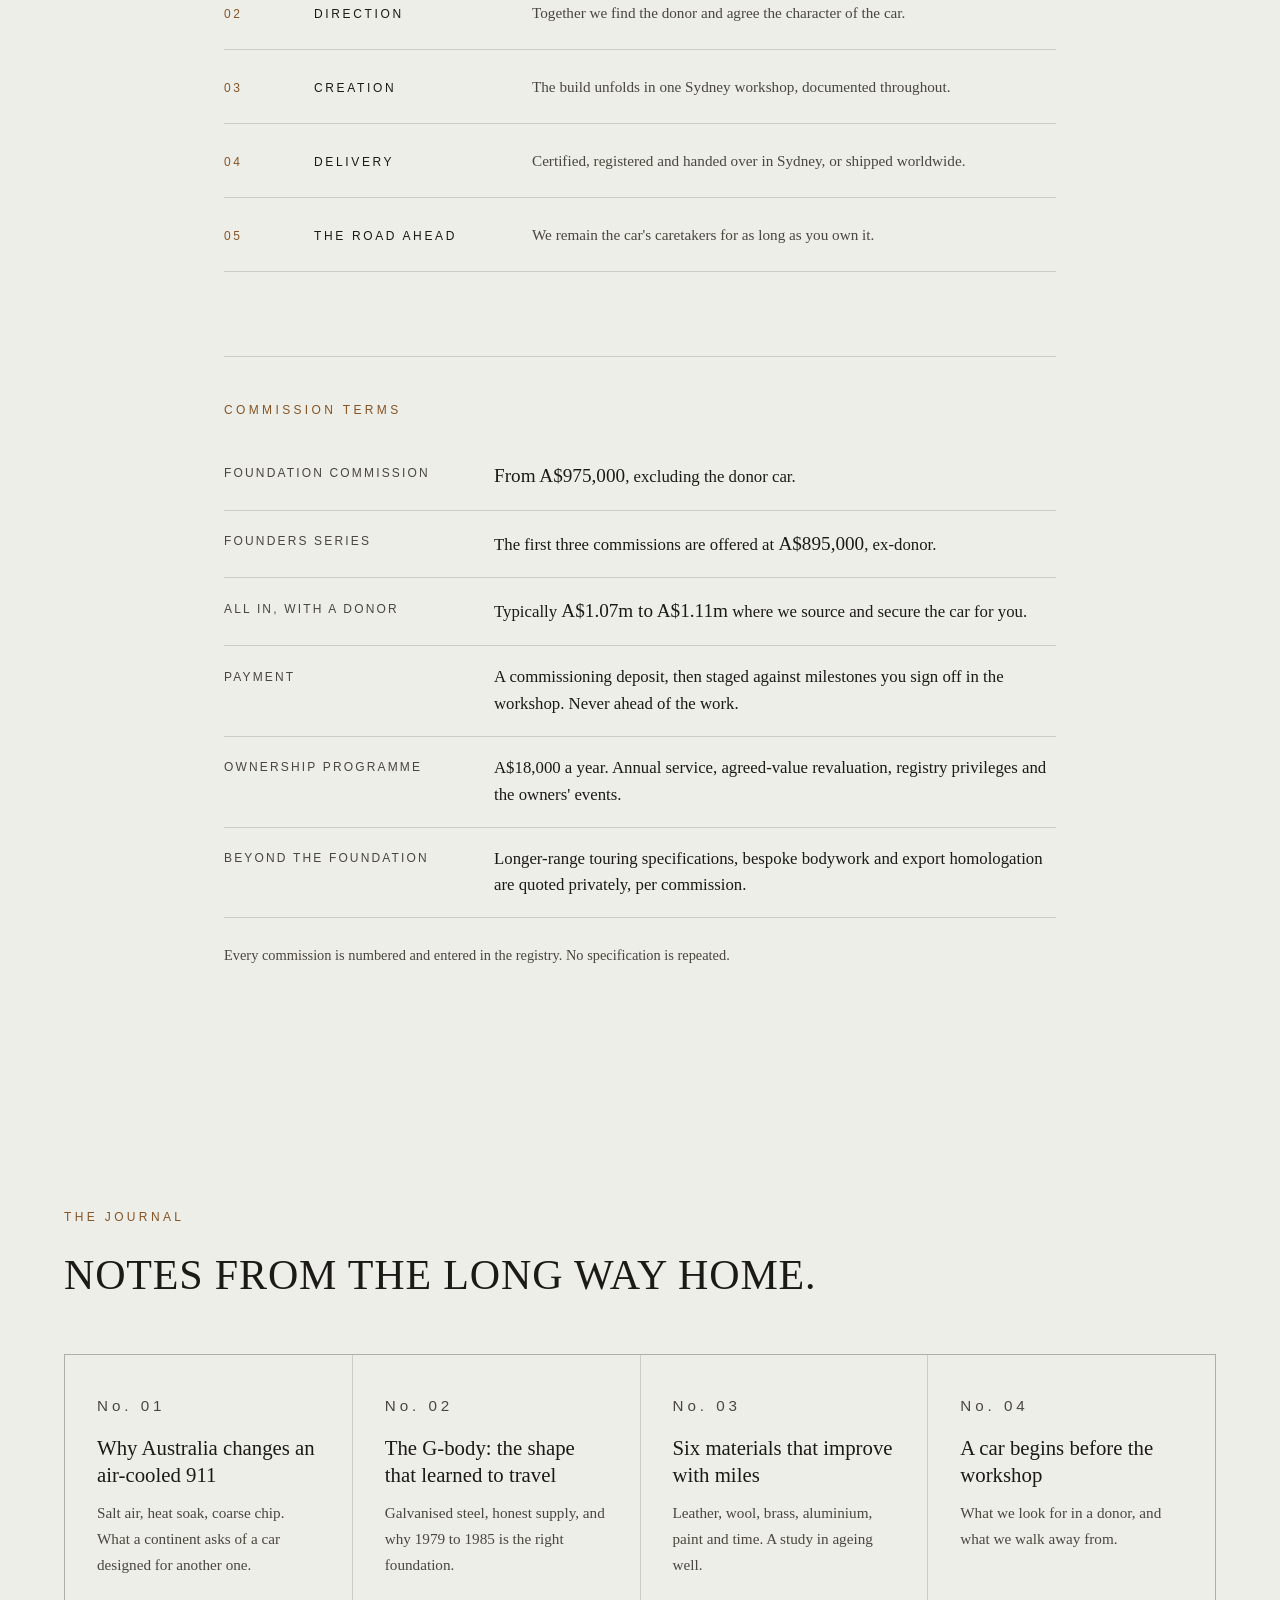
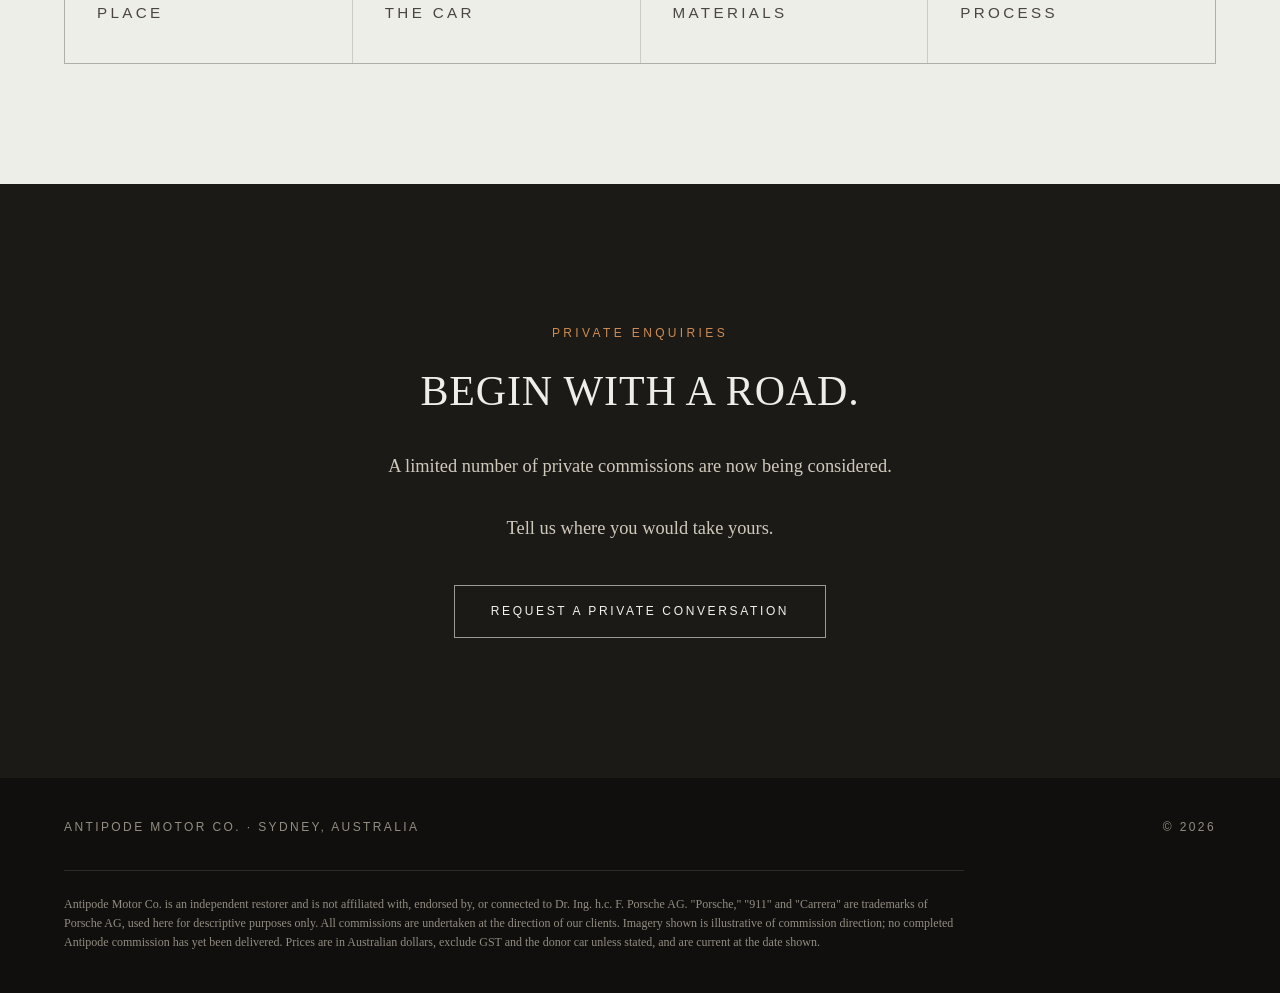
==== commit b3cc1162: "Cherry-pick the v4 concept, publish commission pricing, add engine and workshop renders Pricing, the" ====
--- a/web/index.html
+++ b/web/index.html
@@ -1,36 +1,96 @@
 <!DOCTYPE html>
 <!--
   Antipode Motor Co. — brand site
-  Creative direction as supplied: cinematic, editorial, no spec sheets, no price
-  tables, no transactional language.
-
-  Two deliberate departures from the supplied file, both documented:
-  1. The S3 image URLs are replaced with local assets. Upload-bucket links rot,
-     and a repo that depends on them stops rendering. Assets now live in
-     web/assets/ and are built by web/build-images.py.
-  2. A non-affiliation disclaimer is added to the footer. The supplied footer had
-     none. Section 2 of reference/plan-v3-master.md requires the disclaimer
-     regime before launch, and the Singer dispute turned on exactly this wording.
-
-  Six of the ten renders still carry Porsche badging. See web/ASSET-CLEARANCE.md.
-  The page is noindex until that register closes.
+
+  Cherry-picked from the Kimi v4 concept (reference/kimi-concept-v4.html):
+  the .verse pre-line copy blocks, section eyebrows, the Journal, described
+  commissioning steps including "The Road Ahead", and the three-beat hero.
+  NOT adopted: its reversion to the charcoal palette. The cooler-bone ground
+  stands (docs/09-brand-direction.md).
+
+  Commission pricing is published per reference/plan-v4-master.md section 6.3,
+  which sets client-facing language as a single numbered commission rather than
+  a tier grid. The internal Stack A/B/C cost stacks stay internal.
+
+  Four of the eleven renders still carry Porsche badging; see ASSET-CLEARANCE.md.
+  Two badged masters were retired this pass, superseded by clean equivalents.
 -->
 <html lang="en-AU">
   <head>
     <meta charset="utf-8" />
     <meta name="viewport" content="width=device-width, initial-scale=1" />
-    <title>Antipode Motor Co.</title>
+    <!-- Category first, brand last: the search terms with volume are
+         "porsche restomod australia" and "air-cooled 911 restomod", and the
+         brand has no recognition to trade on yet. 61 characters. -->
+    <title>Air-Cooled Porsche 911 Restomods, Sydney | Antipode Motor Co.</title>
     <meta
       name="description"
-      content="Antipode creates deeply personal air-cooled commissions in Sydney: restored with patience, shaped by place, and made for the long way home."
+      content="Bespoke air-cooled Porsche 911 commissions from A$975,000, built by hand in Sydney and engineered for Australian heat, distance and coarse roads."
     />
-    <meta name="theme-color" content="#1c1a17" />
-    <meta name="robots" content="noindex, nofollow" />
+    <link rel="canonical" href="/" />
+    <meta name="theme-color" content="#edeee8" />
+
+    <!-- Relative image paths resolve against the document URL in every major
+         scraper, so these keep working on any domain without an edit. -->
+    <meta property="og:type" content="website" />
+    <meta property="og:site_name" content="Antipode Motor Co." />
+    <meta property="og:locale" content="en_AU" />
+    <meta property="og:title" content="Cars for roads that are worth the drive." />
+    <meta
+      property="og:description"
+      content="Antipode creates deeply personal air-cooled commissions: restored with patience, shaped by place, and made for the long way home. From A$975,000."
+    />
+    <meta property="og:image" content="/assets/og/antipode-og.jpg" />
+    <meta property="og:image:width" content="1200" />
+    <meta property="og:image:height" content="630" />
+    <meta
+      property="og:image:alt"
+      content="A dark green Antipode commission on a coastal clifftop at sunset, above the words: cars for roads that are worth the drive."
+    />
+
+    <meta name="twitter:card" content="summary_large_image" />
+    <meta name="twitter:title" content="Cars for roads that are worth the drive." />
+    <meta
+      name="twitter:description"
+      content="Bespoke air-cooled 911 commissions from A$975,000, built by hand in Sydney and made for the long way home."
+    />
+    <meta name="twitter:image" content="/assets/og/antipode-og.jpg" />
+
+    <link
+      rel="preload"
+      as="image"
+      imagesrcset="assets/img/clifftop-basalt-front@900.webp 900w, assets/img/clifftop-basalt-front.webp 1600w"
+      imagesizes="100vw"
+      fetchpriority="high"
+    />
     <link
       rel="icon"
       href="data:image/svg+xml,%3Csvg xmlns='http://www.w3.org/2000/svg' viewBox='0 0 32 32'%3E%3Crect width='32' height='32' fill='%231c1a17'/%3E%3Ccircle cx='16' cy='16' r='7' fill='none' stroke='%23a5713d' stroke-width='2.5'/%3E%3Ccircle cx='16' cy='16' r='2' fill='%23f4f1ea'/%3E%3C/svg%3E"
     />
     <link rel="stylesheet" href="styles.css" />
+
+    <!-- Only established facts. No url, logo, telephone or ABN: the domain is
+         not secured and the operating entity is unconfirmed (Q7, Q8). -->
+    <script type="application/ld+json">
+      {
+        "@context": "https://schema.org",
+        "@type": "Organization",
+        "name": "Antipode Motor Co.",
+        "description": "Bespoke air-cooled Porsche 911 commissions, restored and re-engineered by hand in Sydney for Australian conditions.",
+        "address": {
+          "@type": "PostalAddress",
+          "addressLocality": "Artarmon",
+          "addressRegion": "NSW",
+          "addressCountry": "AU"
+        },
+        "areaServed": { "@type": "Country", "name": "Australia" },
+        "knowsAbout": [
+          "air-cooled Porsche 911 restoration",
+          "restomod commissioning",
+          "NSW Vehicle Safety Compliance Certification Scheme"
+        ]
+      }
+    </script>
   </head>
   <body>
     <a class="skip" href="#philosophy">Skip to content</a>
@@ -39,16 +99,16 @@
       <a class="wordmark" href="#top">Antipode Motor Co.</a>
       <!--
         A disclosure rather than a hidden list. Below 46rem the inline links used
-        to be display:none, which left the page with no navigation at all on a
-        phone. <details> gives a real menu with no JavaScript, keyboard support
-        and correct expanded state for free.
+        to be display:none, which left the page with no navigation on a phone.
       -->
       <details class="menu">
         <summary>Menu</summary>
         <ul>
           <li><a href="#philosophy">Philosophy</a></li>
-          <li><a href="#the-car">The Car</a></li>
-          <li><a href="#places">Places</a></li>
+          <li><a href="#car">The Car</a></li>
+          <li><a href="#build">The Build</a></li>
+          <li><a href="#places">The Places</a></li>
+          <li><a href="#journal">Journal</a></li>
           <li><a href="#commission">Commission</a></li>
         </ul>
       </details>
@@ -79,32 +139,59 @@
         />
       </picture>
       <div class="hero-copy">
-        <p class="eyebrow">Engineered for the other side of the world.</p>
-        <h1>Cars for roads that are worth the drive.</h1>
-        <p>
+        <p class="eyebrow">Antipode Motor Co.</p>
+        <h1>Engineered for the other side of the world.</h1>
+        <p class="hero-sub">Cars for roads that are worth the drive.</p>
+        <p class="hero-body">
           Antipode creates deeply personal air-cooled commissions: restored with
           patience, shaped by place, and made for the long way home.
         </p>
-        <a class="btn" href="#enquiry">Begin a Private Commission</a>
+        <a class="btn" href="#commission">Begin a Private Commission</a>
       </div>
     </header>
 
     <main>
       <section id="philosophy">
-        <div class="section-head left">
-          <div class="rule"></div>
+        <div class="wrap">
+          <p class="eyebrow-2">The Philosophy</p>
           <h2>The road is part of the design.</h2>
-          <p class="lead">
-            Australia changes quickly beneath a car.<span class="para-break"
-            ></span><br /><br />One hour, salt air and a coastal horizon.<br />The
-            next, rain in the trees. Heat on the plain.<br />A surface that asks
-            more of the suspension, the cooling,<br />the seats and the person
-            behind the wheel.<span class="para-break"></span><br /><br />Antipode
-            begins there.<span class="para-break"></span><br /><br />We take the
-            enduring shape of an air-cooled 911 and<br />make it feel entirely at
-            home on this side of the world.<br />Not as a replica of the past,
-            but as a car with many more<br />miles ahead of it.
-          </p>
+<p class="verse">Australia changes quickly beneath a car.
+
+One hour, salt air and a coastal horizon.
+The next, rain in the trees. Heat on the plain.
+A surface that asks more of the suspension, the cooling,
+the seats and the person behind the wheel.
+
+<strong>Antipode begins there.</strong>
+
+We take the enduring shape of an air-cooled 911 and
+make it feel entirely at home on this side of the world.
+Not as a replica of the past, but as a car with many more
+miles ahead of it.</p>
+        </div>
+
+        <div class="wrap-wide principles">
+          <article class="principle">
+            <h3>Distance</h3>
+            <p>
+              Built for early departures, long lunches, changing weather and
+              roads that continue after the map becomes less certain.
+            </p>
+          </article>
+          <article class="principle">
+            <h3>Feel</h3>
+            <p>
+              The weight of the steering. The sound behind you. The click of a
+              switch. The details that make a drive memorable.
+            </p>
+          </article>
+          <article class="principle">
+            <h3>Belonging</h3>
+            <p>
+              Each commission is shaped around its owner, then finished to belong
+              to a particular life, collection and corner of the world.
+            </p>
+          </article>
         </div>
       </section>
 
@@ -133,69 +220,42 @@
         />
       </picture>
 
-      <section>
-        <div class="wrap pillars">
-          <div class="pillar">
-            <h3>Distance</h3>
-            <p>
-              Built for early departures, long lunches, changing weather and
-              roads that continue after the map becomes less certain.
-            </p>
-          </div>
-          <div class="pillar">
-            <h3>Feel</h3>
-            <p>
-              The weight of the steering. The sound behind you. The click of a
-              switch. The details that make a drive memorable.
-            </p>
-          </div>
-          <div class="pillar">
-            <h3>Belonging</h3>
-            <p>
-              Each commission is shaped around its owner, then finished to belong
-              to a particular life, collection and corner of the world.
-            </p>
-          </div>
-        </div>
-      </section>
-
-      <section id="the-car" style="background: var(--stone)">
-        <div class="section-head left">
-          <div class="rule"></div>
+      <section id="car">
+        <div class="wrap">
+          <p class="eyebrow-2">The Car</p>
           <h2>A familiar shape.<br />A different sense of place.</h2>
-          <p class="lead">
-            Every Antipode begins with a 1979&ndash;1985 air-cooled 911.<span
-              class="para-break"
-            ></span><br /><br />The proportions remain recognisable: compact,
-            upright, unmistakable. But the experience becomes more complete.<br />The
-            car is restored in its entirety, reconsidered in detail, and tuned to
-            become more involving with every kilometre.<span
-              class="para-break"
-            ></span><br /><br />Nothing is added simply to announce itself.<br />Everything
-            is considered because it will be touched, heard, seen or relied upon.
-          </p>
-        </div>
-
-        <div class="car-grid">
+<p class="verse">Every Antipode begins with a 1979 to 1985 air-cooled 911.
+
+The proportions remain recognisable: compact, upright,
+unmistakable. But the experience becomes more complete.
+The car is restored in its entirety, reconsidered in detail,
+and tuned to become more involving with every kilometre.
+
+<strong>Nothing is added simply to announce itself.</strong>
+Everything is considered because it will be touched, heard,
+seen or relied upon.</p>
+        </div>
+
+        <div class="two-col">
           <picture>
             <source
               type="image/webp"
               srcset="
-                assets/img/workshop-bone-rear@900.webp  900w,
-                assets/img/workshop-bone-rear.webp     1600w
+                assets/img/workshop-bone-rear-v2@900.webp  900w,
+                assets/img/workshop-bone-rear-v2.webp     1600w
               "
               sizes="(max-width: 820px) 92vw, 46vw"
             />
             <img
-              src="assets/img/workshop-bone-rear@900.jpg"
+              src="assets/img/workshop-bone-rear-v2@900.jpg"
               srcset="
-                assets/img/workshop-bone-rear@900.jpg  900w,
-                assets/img/workshop-bone-rear.jpg     1600w
+                assets/img/workshop-bone-rear-v2@900.jpg  900w,
+                assets/img/workshop-bone-rear-v2.jpg     1600w
               "
               sizes="(max-width: 820px) 92vw, 46vw"
-              alt="Rear three-quarter view of an Antipode commission in the workshop under warm light."
+              alt="Rear three-quarter of a bone Antipode commission at rest in the workshop, carbon ducktail and bronze wheels."
               width="900"
-              height="471"
+              height="479"
               loading="lazy"
               decoding="async"
             />
@@ -225,34 +285,75 @@
           </picture>
         </div>
 
-        <div class="spec-band">
-          <div class="spec">
-            <b>Air-Cooled</b>
-            <p>A mechanical conversation, not a simulation.</p>
+        <dl class="band">
+          <div>
+            <dt>Air-Cooled</dt>
+            <dd>A mechanical conversation, not a simulation.</dd>
           </div>
-          <div class="spec">
-            <b>One Owner</b>
-            <p>A commission developed around a single point of view.</p>
+          <div>
+            <dt>One Owner</dt>
+            <dd>A commission developed around a single point of view.</dd>
           </div>
-          <div class="spec">
-            <b>Made to Go</b>
-            <p>Created for the journey beyond the handover.</p>
+          <div>
+            <dt>Made to Go</dt>
+            <dd>Created for the journey beyond the handover.</dd>
           </div>
-        </div>
+        </dl>
       </section>
 
+      <section id="build">
+        <div class="wrap">
+          <p class="eyebrow-2">The Build</p>
+          <h2>One workshop. One standard.</h2>
+<p class="verse">Every commission is built in one workshop in Artarmon, Sydney,
+by technicians you can meet.
+
+It begins as a bare shell. Four decades of wear are corrected,
+every known weakness of the car is resolved, and the whole
+is reassembled by the same hands that took it apart.
+
+<strong>You are welcome at any stage.</strong>
+Most owners come more than once. That is the point.</p>
+        </div>
+
+        <picture>
+          <source
+            type="image/webp"
+            srcset="
+              assets/img/workshop-lift-grey@900.webp  900w,
+              assets/img/workshop-lift-grey.webp     1600w
+            "
+            sizes="(max-width: 1200px) 100vw, 1200px"
+          />
+          <img
+            src="assets/img/workshop-lift-grey.jpg"
+            srcset="
+              assets/img/workshop-lift-grey@900.jpg  900w,
+              assets/img/workshop-lift-grey.jpg     1600w
+            "
+            sizes="(max-width: 1200px) 100vw, 1200px"
+            alt="A finished grey Antipode commission raised on a workshop lift, with the bare shell of the next car behind it."
+            width="1600"
+            height="851"
+            class="plate-wide"
+            loading="lazy"
+            decoding="async"
+          />
+        </picture>
+      </section>
+
       <section id="places">
-        <div class="section-head">
-          <div class="rule"></div>
+        <div class="wrap">
+          <p class="eyebrow-2">The Places</p>
           <h2>The continent in the car.</h2>
-          <p class="lead-center">
-            The coast after rain. Eucalypt forest before sunrise.<br />A red road
-            at the end of a long day.<span class="para-break"></span><br /><br />Antipode
-            is not defined by one landscape.<br />It is defined by the change
-            between them.<span class="para-break"></span><br /><br />That is
-            where these cars make sense:<br />not under lights, but in the space
-            between one place and the next.
-          </p>
+<p class="verse">The coast after rain. Eucalypt forest before sunrise.
+A red road at the end of a long day.
+
+Antipode is not defined by one landscape.
+It is defined by the change between them.
+
+<strong>That is where these cars make sense:</strong>
+not under lights, but in the space between one place and the next.</p>
         </div>
 
         <div class="gallery">
@@ -332,7 +433,7 @@
                 decoding="async"
               />
             </picture>
-            <figcaption>The Interior / Late Afternoon</figcaption>
+            <figcaption>Inland / Late Afternoon</figcaption>
           </figure>
           <figure class="g-wide">
             <picture>
@@ -364,17 +465,19 @@
       </section>
 
       <section id="details">
-        <div class="section-head left">
-          <div class="rule"></div>
+        <div class="wrap">
+          <p class="eyebrow-2">The Details</p>
           <h2>The parts you remember.</h2>
-          <p class="lead">
-            A car is never only its outline.<span class="para-break"></span><br /><br />It
-            is the cool metal of a gear lever.<br />The first touch of worn
-            leather.<br />The weave of a seat insert. The rise in engine note<br />as
-            the road clears in front of you.<span class="para-break"></span><br /><br />Antipode
-            is built around these moments:<br />the small, physical details that
-            turn a beautiful object<br />into a car you know by heart.
-          </p>
+<p class="verse">A car is never only its outline.
+
+It is the cool metal of a gear lever.
+The first touch of worn leather.
+The weave of a seat insert. The rise in engine note
+as the road clears in front of you.
+
+<strong>Antipode is built around these moments:</strong>
+the small, physical details that turn a beautiful object
+into a car you know by heart.</p>
         </div>
 
         <div class="details-grid">
@@ -385,7 +488,7 @@
                 assets/img/interior-cognac@900.webp  900w,
                 assets/img/interior-cognac.webp     1536w
               "
-              sizes="(max-width: 820px) 92vw, 55vw"
+              sizes="(max-width: 820px) 92vw, 58vw"
             />
             <img
               src="assets/img/interior-cognac@900.jpg"
@@ -393,7 +496,7 @@
                 assets/img/interior-cognac@900.jpg  900w,
                 assets/img/interior-cognac.jpg     1536w
               "
-              sizes="(max-width: 820px) 92vw, 55vw"
+              sizes="(max-width: 820px) 92vw, 58vw"
               alt="Interior detail of an Antipode commission: cognac leather, houndstooth inserts and classic dials."
               width="900"
               height="558"
@@ -405,21 +508,21 @@
             <source
               type="image/webp"
               srcset="
-                assets/img/coast-dusk-motion@900.webp  900w,
-                assets/img/coast-dusk-motion.webp     1600w
+                assets/img/engine-itb@900.webp  900w,
+                assets/img/engine-itb.webp     1536w
               "
-              sizes="(max-width: 820px) 92vw, 38vw"
+              sizes="(max-width: 820px) 92vw, 36vw"
             />
             <img
-              src="assets/img/coast-dusk-motion@900.jpg"
+              src="assets/img/engine-itb@900.jpg"
               srcset="
-                assets/img/coast-dusk-motion@900.jpg  900w,
-                assets/img/coast-dusk-motion.jpg     1600w
+                assets/img/engine-itb@900.jpg  900w,
+                assets/img/engine-itb.jpg     1536w
               "
-              sizes="(max-width: 820px) 92vw, 38vw"
-              alt="An Antipode commission at speed on a coastal road, headlights lit against the dusk."
+              sizes="(max-width: 820px) 92vw, 36vw"
+              alt="The rebuilt air-cooled flat-six in an Antipode commission: individual throttle bodies, braided lines and machined hardware."
               width="900"
-              height="471"
+              height="567"
               loading="lazy"
               decoding="async"
             />
@@ -427,59 +530,181 @@
         </div>
       </section>
 
-      <section id="commission" style="background: #e7e1d4">
-        <div class="section-head">
-          <div class="rule"></div>
+      <section id="commission">
+        <div class="wrap">
+          <p class="eyebrow-2">The Commission</p>
           <h2>One car. One point of view.</h2>
-          <p class="lead-center">
-            An Antipode commission begins with a conversation.<span
-              class="para-break"
-            ></span><br /><br />How will you use the car?<br />Where will it take
-            you?<br />What should it feel like in the first kilometre,<br />and in
-            the thousandth?<span class="para-break"></span><br /><br />From
-            there, a collection of choices becomes a coherent whole:<br />the
-            donor, stance, colour, cabin, materials and character.<br />The
-            process is deliberate, collaborative and unhurried.<span
-              class="para-break"
-            ></span><br /><br />The finished car is not chosen from a list.<br />It
-            is discovered over time.
+<p class="verse">An Antipode commission begins with a conversation.
+
+How will you use the car?
+Where will it take you?
+What should it feel like in the first kilometre,
+and in the thousandth?
+
+From there, a collection of choices becomes a coherent whole:
+the donor, stance, colour, cabin, materials and character.
+The process is deliberate, collaborative and unhurried.
+
+<strong>The finished car is not chosen from a list.</strong>
+It is discovered over time.</p>
+        </div>
+
+        <ol class="steps">
+          <li>
+            <span class="step-n">01</span>
+            <h3>Conversation</h3>
+            <p>We meet, and listen. The car begins with the life it will join.</p>
+          </li>
+          <li>
+            <span class="step-n">02</span>
+            <h3>Direction</h3>
+            <p>Together we find the donor and agree the character of the car.</p>
+          </li>
+          <li>
+            <span class="step-n">03</span>
+            <h3>Creation</h3>
+            <p>The build unfolds in one Sydney workshop, documented throughout.</p>
+          </li>
+          <li>
+            <span class="step-n">04</span>
+            <h3>Delivery</h3>
+            <p>Certified, registered and handed over in Sydney, or shipped worldwide.</p>
+          </li>
+          <li>
+            <span class="step-n">05</span>
+            <h3>The Road Ahead</h3>
+            <p>We remain the car's caretakers for as long as you own it.</p>
+          </li>
+        </ol>
+
+        <!--
+          Published per plan-v4-master.md 6.3: client-facing language is a single
+          numbered commission, not a tier grid. The internal Stack A/B/C cost
+          stacks are not shown. Founders-series pricing is a commercial choice
+          the founders can remove by deleting one row.
+        -->
+        <div class="terms">
+          <p class="eyebrow-2">Commission Terms</p>
+          <dl>
+            <div>
+              <dt>Foundation commission</dt>
+              <dd><b>From A$975,000</b>, excluding the donor car.</dd>
+            </div>
+            <div>
+              <dt>Founders series</dt>
+              <dd>
+                The first three commissions are offered at
+                <b>A$895,000</b>, ex-donor.
+              </dd>
+            </div>
+            <div>
+              <dt>All in, with a donor</dt>
+              <dd>
+                Typically <b>A$1.07m to A$1.11m</b> where we source and secure the
+                car for you.
+              </dd>
+            </div>
+            <div>
+              <dt>Payment</dt>
+              <dd>
+                A commissioning deposit, then staged against milestones you sign
+                off in the workshop. Never ahead of the work.
+              </dd>
+            </div>
+            <div>
+              <dt>Ownership programme</dt>
+              <dd>
+                A$18,000 a year. Annual service, agreed-value revaluation,
+                registry privileges and the owners' events.
+              </dd>
+            </div>
+            <div>
+              <dt>Beyond the foundation</dt>
+              <dd>
+                Longer-range touring specifications, bespoke bodywork and export
+                homologation are quoted privately, per commission.
+              </dd>
+            </div>
+          </dl>
+          <p class="terms-note">
+            Every commission is numbered and entered in the registry. No
+            specification is repeated.
           </p>
         </div>
-
-        <ol class="process-list">
-          <li><span>01 /</span> Conversation</li>
-          <li><span>02 /</span> Direction</li>
-          <li><span>03 /</span> Creation</li>
-          <li><span>04 /</span> Delivery</li>
-          <li><span>05 /</span> The Road Ahead</li>
-        </ol>
       </section>
 
-      <section id="enquiry" class="cta-section">
-        <div class="rule"></div>
-        <h2>Begin with a road.</h2>
-        <p class="lead-center">
-          A limited number of private commissions are now being considered.<br />Tell
-          us where you would take yours.
-        </p>
-        <a class="btn" href="mailto:commissions@antipodemotor.com"
-          >Request a Private Conversation</a
-        >
+      <section id="journal">
+        <div class="wrap-wide journal">
+          <p class="eyebrow-2">The Journal</p>
+          <h2>Notes from the long way home.</h2>
+          <div class="journal-grid">
+            <article class="j-card">
+              <p class="j-no">No. 01</p>
+              <h3>Why Australia changes an air-cooled 911</h3>
+              <p>
+                Salt air, heat soak, coarse chip. What a continent asks of a car
+                designed for another one.
+              </p>
+              <p class="j-tag">Place</p>
+            </article>
+            <article class="j-card">
+              <p class="j-no">No. 02</p>
+              <h3>The G-body: the shape that learned to travel</h3>
+              <p>
+                Galvanised steel, honest supply, and why 1979 to 1985 is the right
+                foundation.
+              </p>
+              <p class="j-tag">The Car</p>
+            </article>
+            <article class="j-card">
+              <p class="j-no">No. 03</p>
+              <h3>Six materials that improve with miles</h3>
+              <p>
+                Leather, wool, brass, aluminium, paint and time. A study in ageing
+                well.
+              </p>
+              <p class="j-tag">Materials</p>
+            </article>
+            <article class="j-card">
+              <p class="j-no">No. 04</p>
+              <h3>A car begins before the workshop</h3>
+              <p>
+                What we look for in a donor, and what we walk away from.
+              </p>
+              <p class="j-tag">Process</p>
+            </article>
+          </div>
+        </div>
+      </section>
+
+      <section id="enquire" class="cta-section">
+        <div class="wrap">
+          <p class="eyebrow-2">Private Enquiries</p>
+          <h2>Begin with a road.</h2>
+<p class="verse">A limited number of private commissions are now being considered.
+
+Tell us where you would take yours.</p>
+          <a class="btn" href="mailto:commissions@antipodemotor.com"
+            >Request a Private Conversation</a
+          >
+        </div>
       </section>
     </main>
 
     <footer>
       <div class="footer-top">
         <span>Antipode Motor Co. &middot; Sydney, Australia</span>
-        <span>Concept visualisations shown &middot; &copy; 2026</span>
+        <span>&copy; 2026</span>
       </div>
       <p class="disclaimer">
         Antipode Motor Co. is an independent restorer and is not affiliated with,
         endorsed by, or connected to Dr. Ing. h.c. F. Porsche AG. "Porsche,"
         "911" and "Carrera" are trademarks of Porsche AG, used here for
-        descriptive purposes only. All work is carried out on vehicles owned by,
-        and at the direction of, our clients. The cars shown are concept
-        visualisations; no completed Antipode commission has yet been delivered.
+        descriptive purposes only. All commissions are undertaken at the
+        direction of our clients. Imagery shown is illustrative of commission
+        direction; no completed Antipode commission has yet been delivered.
+        Prices are in Australian dollars, exclude GST and the donor car unless
+        stated, and are current at the date shown.
       </p>
     </footer>
   </body>
--- a/web/styles.css
+++ b/web/styles.css
@@ -365,43 +365,6 @@
   padding: 120px var(--gutter);
 }
 
-.section-head {
-  max-width: 1000px;
-  margin: 0 auto 60px;
-  text-align: center;
-}
-
-.section-head.left {
-  text-align: left;
-  margin: 0 auto 60px 0;
-  max-width: 800px;
-}
-
-.rule {
-  width: 40px;
-  height: 1px;
-  background: var(--ochre);
-  margin: 0 auto 30px;
-}
-
-.left .rule {
-  margin: 0 0 30px 0;
-}
-
-.lead {
-  font-size: 22px;
-  color: var(--muted);
-  line-height: 1.5;
-  margin-top: 24px;
-}
-
-.lead-center {
-  max-width: 700px;
-  margin: 24px auto 0;
-  font-size: 20px;
-  color: var(--muted);
-}
-
 .wrap {
   max-width: 1200px;
   margin: 0 auto;
@@ -419,9 +382,6 @@
   }
   .gallery,
   .details-grid,
-  .car-grid {
-    gap: 12px;
-  }
   .gallery figcaption {
     left: 14px;
     bottom: 14px;
@@ -440,35 +400,12 @@
     margin-top: 32px;
     padding: 16px 26px;
   }
-  .process-list li span {
-    margin-right: 14px;
-  }
-  .lead {
-    font-size: 19px;
-  }
-  .lead-center {
-    font-size: 18px;
-  }
-  /* The supplied copy uses <br> for editorial rhythm. On narrow screens those
-     breaks fight the natural wrap, so they collapse to spaces. */
-  .lead br,
-  .lead-center br {
-    display: none;
-  }
-  .lead .para-break,
-  .lead-center .para-break {
-    display: block;
-    height: 1.1em;
-  }
 }
 
 @media (max-width: 30rem) {
   section {
     padding: 64px var(--gutter);
   }
-  .section-head {
-    margin-bottom: 40px;
-  }
   .cta-section {
     padding: 96px var(--gutter);
   }
@@ -478,27 +415,6 @@
 }
 
 /* --- Pillars ------------------------------------------------------------ */
-
-.pillars {
-  display: grid;
-  grid-template-columns: repeat(auto-fit, minmax(280px, 1fr));
-  gap: 40px;
-  margin-top: 60px;
-}
-
-.pillar h3 {
-  font-family: var(--grotesque);
-  font-size: 13px;
-  letter-spacing: 0.18em;
-  text-transform: uppercase;
-  color: var(--ochre-ink);
-}
-
-.pillar p {
-  font-size: 16px;
-  color: var(--muted);
-  line-height: 1.7;
-}
 
 /* --- Imagery ------------------------------------------------------------ */
 
@@ -510,63 +426,6 @@
   margin: 0;
 }
 
-.car-grid {
-  display: grid;
-  grid-template-columns: 1fr 1fr;
-  gap: 20px;
-  max-width: 1200px;
-  margin: 0 auto;
-}
-
-.car-grid img {
-  width: 100%;
-  height: 100%;
-  object-fit: cover;
-  aspect-ratio: 4 / 3;
-}
-
-@media (max-width: 820px) {
-  .car-grid {
-    grid-template-columns: 1fr;
-  }
-}
-
-.spec-band {
-  display: grid;
-  grid-template-columns: repeat(3, 1fr);
-  gap: 40px;
-  max-width: 1200px;
-  margin: 80px auto 0;
-  border-top: 1px solid var(--line);
-  padding-top: 40px;
-}
-
-.spec {
-  padding-right: 20px;
-}
-
-.spec b {
-  display: block;
-  font-family: var(--grotesque);
-  font-size: 12px;
-  letter-spacing: 0.2em;
-  text-transform: uppercase;
-  color: var(--ink);
-  margin-bottom: 12px;
-}
-
-.spec p {
-  font-size: 16px;
-  color: var(--muted);
-}
-
-@media (max-width: 820px) {
-  .spec-band {
-    grid-template-columns: 1fr;
-    gap: 30px;
-  }
-}
-
 .gallery {
   display: grid;
   grid-template-columns: repeat(12, 1fr);
@@ -647,29 +506,6 @@
 
 /* --- Process ------------------------------------------------------------ */
 
-.process-list {
-  max-width: 700px;
-  margin: 60px auto 0;
-  list-style: none;
-  border-top: 1px solid var(--line);
-}
-
-.process-list li {
-  padding: 24px 0;
-  border-bottom: 1px solid var(--line);
-  font-family: var(--grotesque);
-  font-size: 12px;
-  letter-spacing: 0.2em;
-  text-transform: uppercase;
-  color: var(--ink);
-}
-
-.process-list li span {
-  color: var(--ochre-ink);
-  margin-right: 24px;
-  font-variant-numeric: tabular-nums;
-}
-
 /* --- Closing CTA -------------------------------------------------------- */
 
 .cta-section {
@@ -679,17 +515,8 @@
   padding: 140px var(--gutter);
 }
 
-.cta-section .rule {
-  background: var(--paper);
-  opacity: 0.2;
-}
-
 .cta-section h2 {
   color: var(--paper);
-}
-
-.cta-section .lead-center {
-  color: #b8b2a6;
 }
 
 /* --- Footer ------------------------------------------------------------- */
@@ -736,3 +563,357 @@
     color: #000;
   }
 }
+
+/* --- Copy blocks -------------------------------------------------------- */
+
+/* Cherry-picked from the v4 concept. The copy carries deliberate line breaks as
+   part of its rhythm, so it is authored with real newlines and rendered with
+   pre-line. This replaces a <br><br> plus empty-span arrangement that needed a
+   media query to undo itself on narrow screens. */
+.verse {
+  margin-top: 34px;
+  font-size: clamp(1rem, 0.95rem + 0.3vw, 1.15rem);
+  line-height: 1.7;
+  color: var(--muted);
+  white-space: pre-line;
+  max-width: 40rem;
+}
+
+.verse strong {
+  color: var(--ink);
+  font-weight: 400;
+}
+
+/* Below the measure the authored breaks fight the natural wrap, so they are
+   collapsed and only the blank lines between stanzas survive. */
+@media (max-width: 34rem) {
+  .verse {
+    white-space: normal;
+  }
+  .verse strong {
+    display: block;
+    margin-top: 1.1em;
+  }
+}
+
+.wrap {
+  max-width: 52rem;
+  margin: 0 auto;
+}
+
+.wrap-wide {
+  max-width: 75rem;
+  margin: 0 auto;
+}
+
+.eyebrow-2 {
+  font-family: var(--grotesque);
+  font-size: 12px;
+  font-weight: 500;
+  letter-spacing: 0.28em;
+  text-transform: uppercase;
+  color: var(--ochre-ink);
+  margin-bottom: 22px;
+}
+
+/* --- Hero, three beats -------------------------------------------------- */
+
+.hero-sub {
+  margin-top: 24px;
+  font-family: var(--serif);
+  font-style: italic;
+  font-size: clamp(1.15rem, 1rem + 0.9vw, 1.6rem);
+  line-height: 1.35;
+  color: #efe9da;
+  max-width: 30rem;
+}
+
+.hero-body {
+  margin-top: 16px;
+  font-size: 1rem;
+  line-height: 1.7;
+  color: #ded8c9;
+  max-width: 32rem;
+}
+
+.hero-sub,
+.hero-body {
+  text-shadow: 0 1px 16px rgba(15, 13, 10, 0.55);
+}
+
+/* --- Principles --------------------------------------------------------- */
+
+.principles {
+  display: grid;
+  grid-template-columns: repeat(auto-fit, minmax(17rem, 1fr));
+  gap: 1px;
+  background: var(--line);
+  border: 1px solid var(--line);
+  margin-top: 70px;
+}
+
+.principle {
+  background: var(--paper);
+  padding: 42px 34px;
+}
+
+.principle h3 {
+  font-family: var(--serif);
+  font-size: 1.3rem;
+  margin-bottom: 12px;
+}
+
+.principle p {
+  font-size: 0.95rem;
+  color: var(--muted);
+  line-height: 1.7;
+}
+
+/* --- Two-up image pair --------------------------------------------------- */
+
+.two-col {
+  display: grid;
+  grid-template-columns: 1fr 1fr;
+  gap: 20px;
+  max-width: 75rem;
+  margin: 58px auto 0;
+}
+
+.two-col img {
+  width: 100%;
+  height: 100%;
+  object-fit: cover;
+  aspect-ratio: 4 / 3;
+}
+
+@media (max-width: 820px) {
+  .two-col {
+    grid-template-columns: 1fr;
+    gap: 12px;
+  }
+  .two-col img {
+    aspect-ratio: 16 / 10;
+  }
+}
+
+/* --- Wide plate inside a section ---------------------------------------- */
+
+.plate-wide {
+  width: 100%;
+  max-width: 75rem;
+  margin: 60px auto 0;
+  aspect-ratio: 16 / 8.5;
+  object-fit: cover;
+}
+
+/* --- Spec band as a definition list ------------------------------------- */
+
+.band {
+  display: grid;
+  grid-template-columns: repeat(auto-fit, minmax(14rem, 1fr));
+  max-width: 68rem;
+  margin: 76px auto 0;
+  border-top: 1px solid var(--line);
+}
+
+.band > div {
+  padding: 30px 22px 0;
+}
+
+.band dt {
+  font-family: var(--grotesque);
+  font-size: 12px;
+  font-weight: 500;
+  letter-spacing: 0.26em;
+  text-transform: uppercase;
+  margin-bottom: 10px;
+}
+
+.band dd {
+  margin: 0;
+  font-size: 0.95rem;
+  color: var(--muted);
+}
+
+/* --- Commissioning steps ------------------------------------------------ */
+
+.steps {
+  max-width: 52rem;
+  margin: 60px auto 0;
+  list-style: none;
+  padding: 0;
+}
+
+.steps li {
+  display: grid;
+  grid-template-columns: 4rem minmax(9rem, 12rem) minmax(0, 1fr);
+  gap: 26px;
+  align-items: baseline;
+  padding: 24px 0;
+  border-bottom: 1px solid var(--line);
+}
+
+.steps li:first-child {
+  border-top: 1px solid var(--line);
+}
+
+.step-n {
+  font-family: var(--grotesque);
+  font-size: 12px;
+  letter-spacing: 0.22em;
+  color: var(--ochre-ink);
+  font-variant-numeric: tabular-nums;
+}
+
+.steps h3 {
+  font-family: var(--grotesque);
+  font-size: 12px;
+  font-weight: 500;
+  letter-spacing: 0.22em;
+  text-transform: uppercase;
+  margin: 0;
+}
+
+.steps p {
+  font-size: 0.95rem;
+  color: var(--muted);
+}
+
+@media (max-width: 46rem) {
+  .steps li {
+    grid-template-columns: 3rem minmax(0, 1fr);
+    gap: 6px 18px;
+  }
+  .steps p {
+    grid-column: 2;
+  }
+}
+
+/* --- Commission terms --------------------------------------------------- */
+
+/* Figures, not a price grid: the plan's client-facing position is one numbered
+   commission, so this reads as terms rather than as tiers to choose between. */
+.terms {
+  max-width: 52rem;
+  margin: 84px auto 0;
+  padding-top: 44px;
+  border-top: 1px solid var(--line);
+}
+
+.terms dl {
+  margin: 0;
+  display: grid;
+  gap: 0;
+}
+
+.terms dl > div {
+  display: grid;
+  grid-template-columns: minmax(10rem, 15rem) minmax(0, 1fr);
+  gap: 8px 30px;
+  padding: 18px 0;
+  border-bottom: 1px solid var(--line);
+}
+
+.terms dt {
+  font-family: var(--grotesque);
+  font-size: 12px;
+  font-weight: 500;
+  letter-spacing: 0.18em;
+  text-transform: uppercase;
+  color: var(--muted);
+  padding-top: 0.3em;
+}
+
+.terms dd {
+  margin: 0;
+  font-size: 1.05rem;
+  line-height: 1.6;
+}
+
+.terms dd b {
+  font-weight: 400;
+  font-family: var(--serif);
+  font-size: 1.2rem;
+  font-variant-numeric: tabular-nums;
+}
+
+.terms-note {
+  margin-top: 26px;
+  font-size: 0.9rem;
+  color: var(--muted);
+}
+
+@media (max-width: 40rem) {
+  .terms dl > div {
+    grid-template-columns: minmax(0, 1fr);
+    gap: 4px;
+  }
+}
+
+/* --- Journal ------------------------------------------------------------ */
+
+.journal-grid {
+  display: grid;
+  grid-template-columns: repeat(auto-fit, minmax(17rem, 1fr));
+  gap: 1px;
+  background: var(--line);
+  border: 1px solid var(--line);
+  margin-top: 54px;
+}
+
+.j-card {
+  background: var(--paper);
+  padding: 38px 32px;
+  display: flex;
+  flex-direction: column;
+}
+
+.j-no {
+  font-family: var(--grotesque);
+  font-size: 12px;
+  letter-spacing: 0.26em;
+  color: var(--ochre-ink);
+  font-variant-numeric: tabular-nums;
+}
+
+.j-card h3 {
+  font-family: var(--serif);
+  font-size: 1.3rem;
+  line-height: 1.3;
+  margin: 15px 0 12px;
+}
+
+.j-card p {
+  font-size: 0.95rem;
+  color: var(--muted);
+  line-height: 1.7;
+}
+
+.j-tag {
+  margin-top: auto;
+  padding-top: 22px;
+  font-family: var(--grotesque);
+  font-size: 11px;
+  letter-spacing: 0.22em;
+  text-transform: uppercase;
+  color: var(--muted);
+}
+
+/* --- Closing --------------------------------------------------------- */
+
+/* The closing section inverts to ink. .verse sets a dark body colour for the
+   light grounds, which would be all but invisible here, so it is re-set rather
+   than inherited. Same for the ochre eyebrow, which needs lifting on ink. */
+.cta-section .verse {
+  margin-inline: auto;
+  text-align: center;
+  color: #cfc9bc;
+}
+
+.cta-section .verse strong {
+  color: var(--paper);
+}
+
+.cta-section .eyebrow-2 {
+  color: #cf8b52;
+}
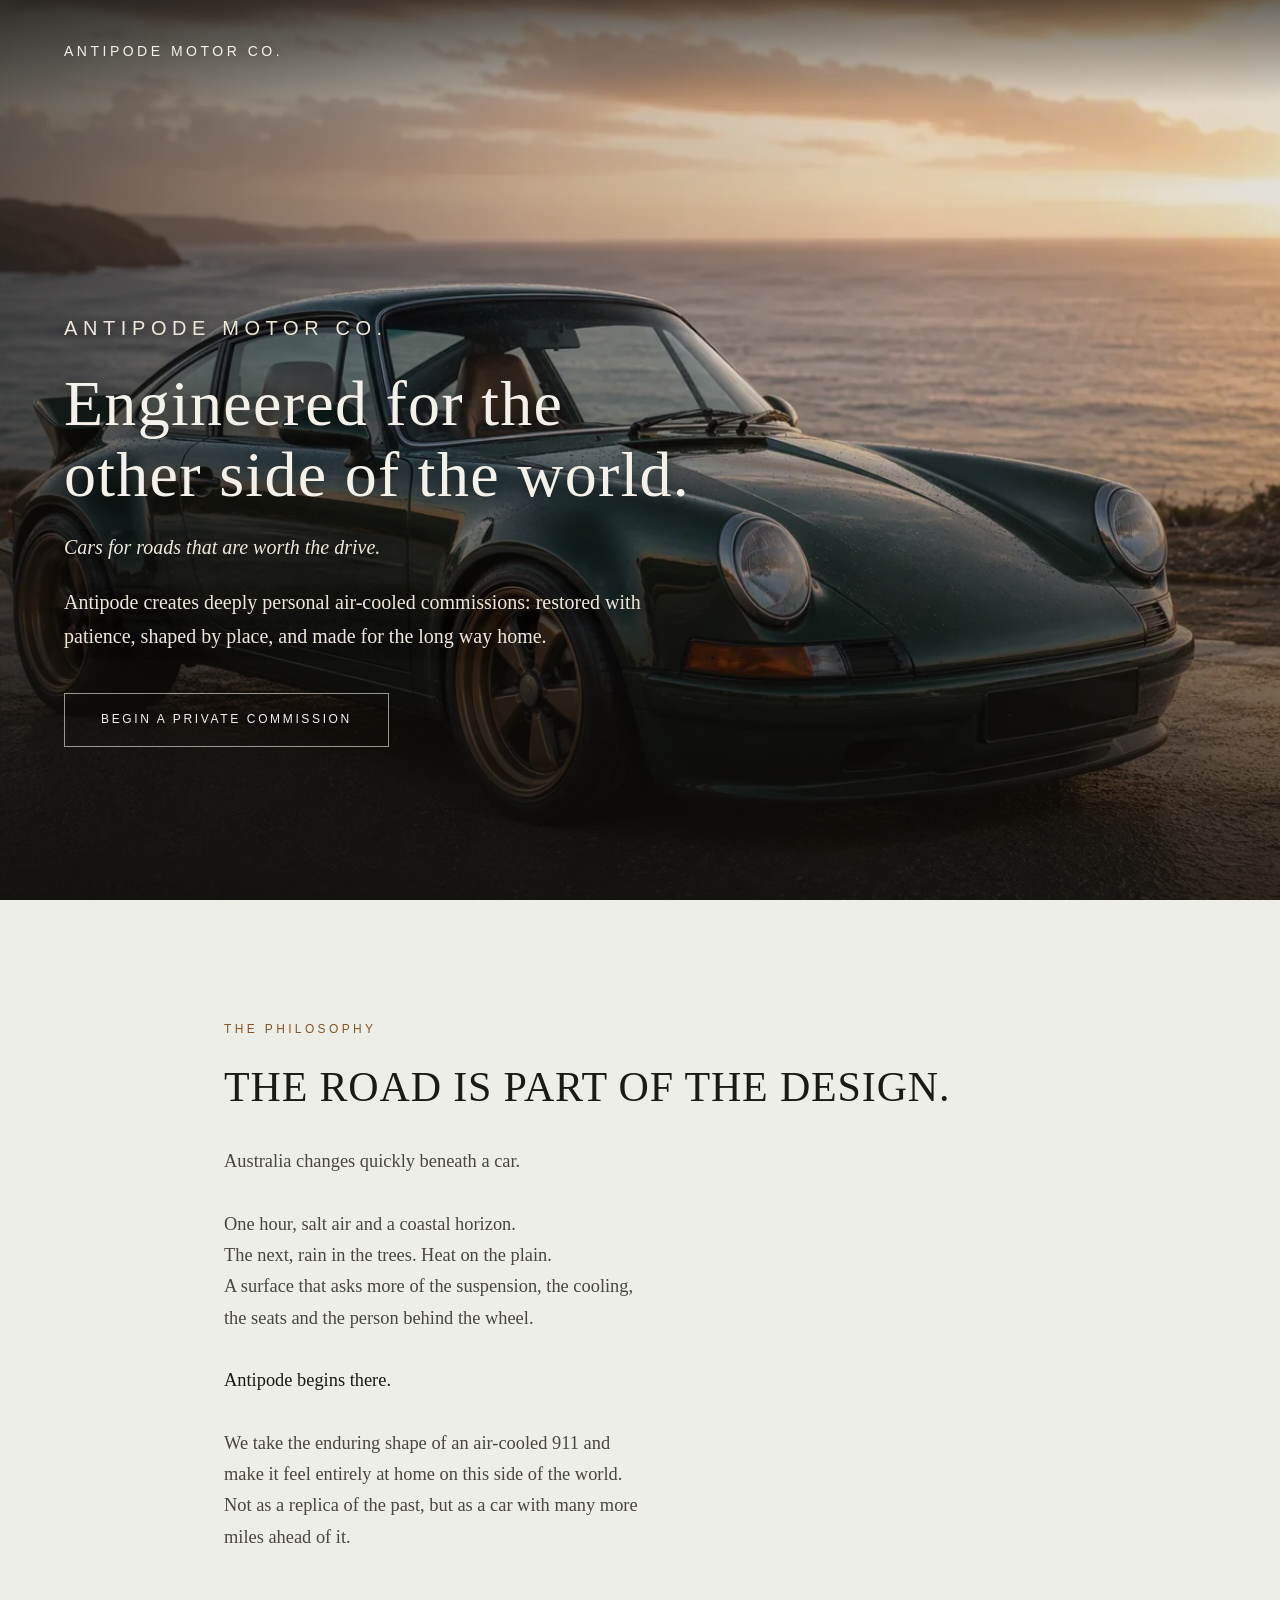
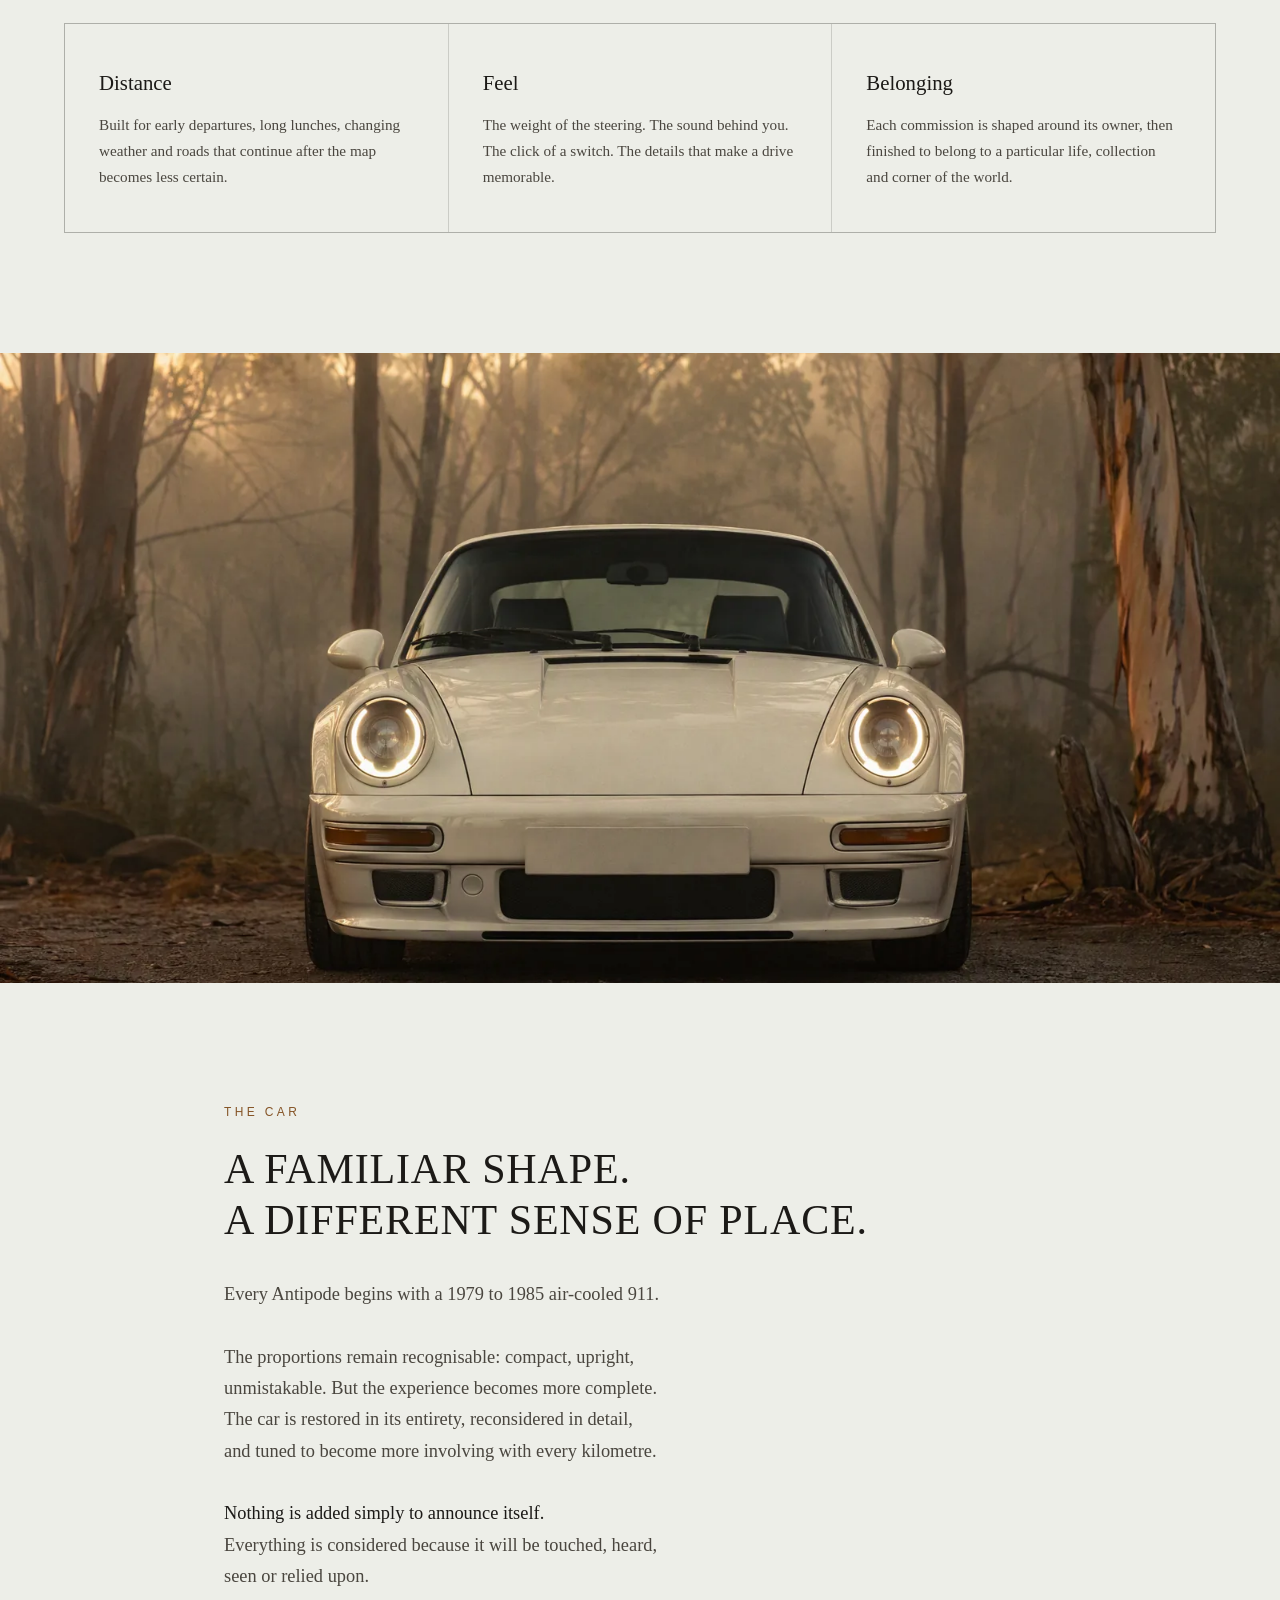
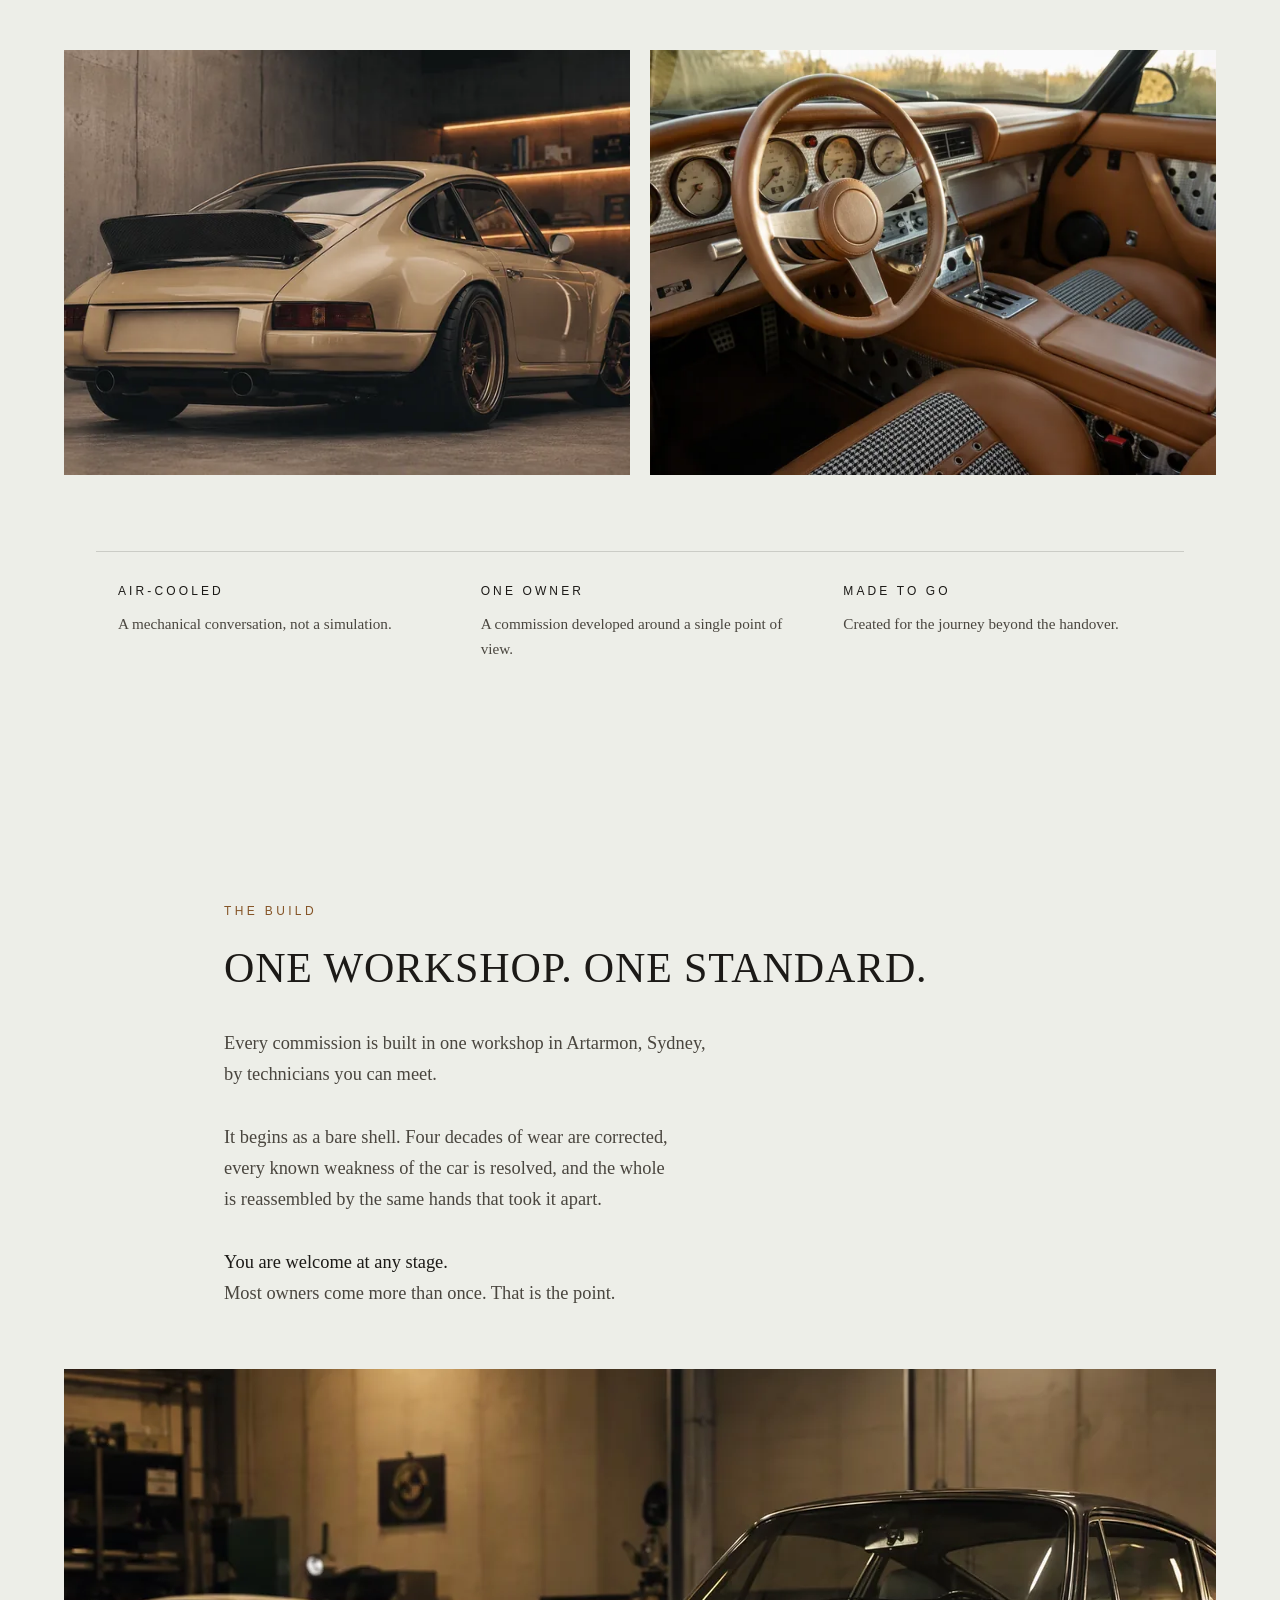
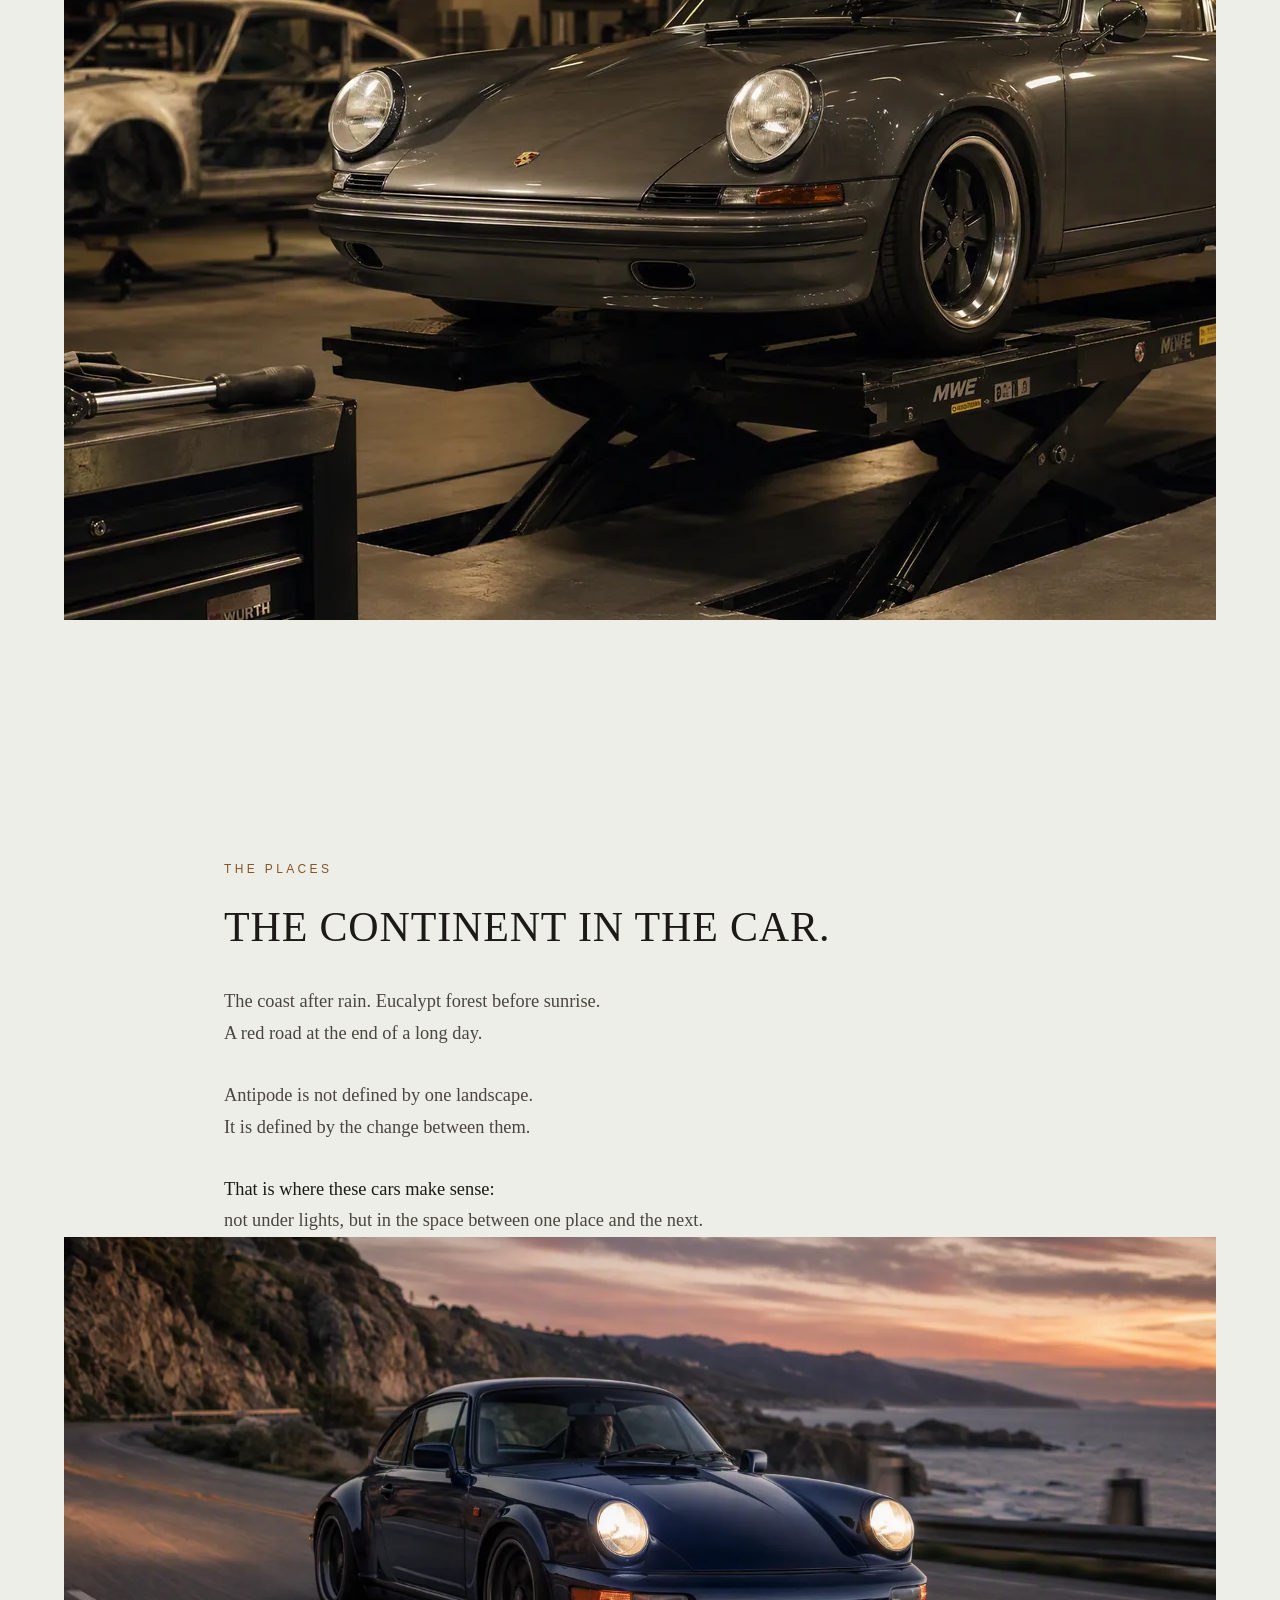
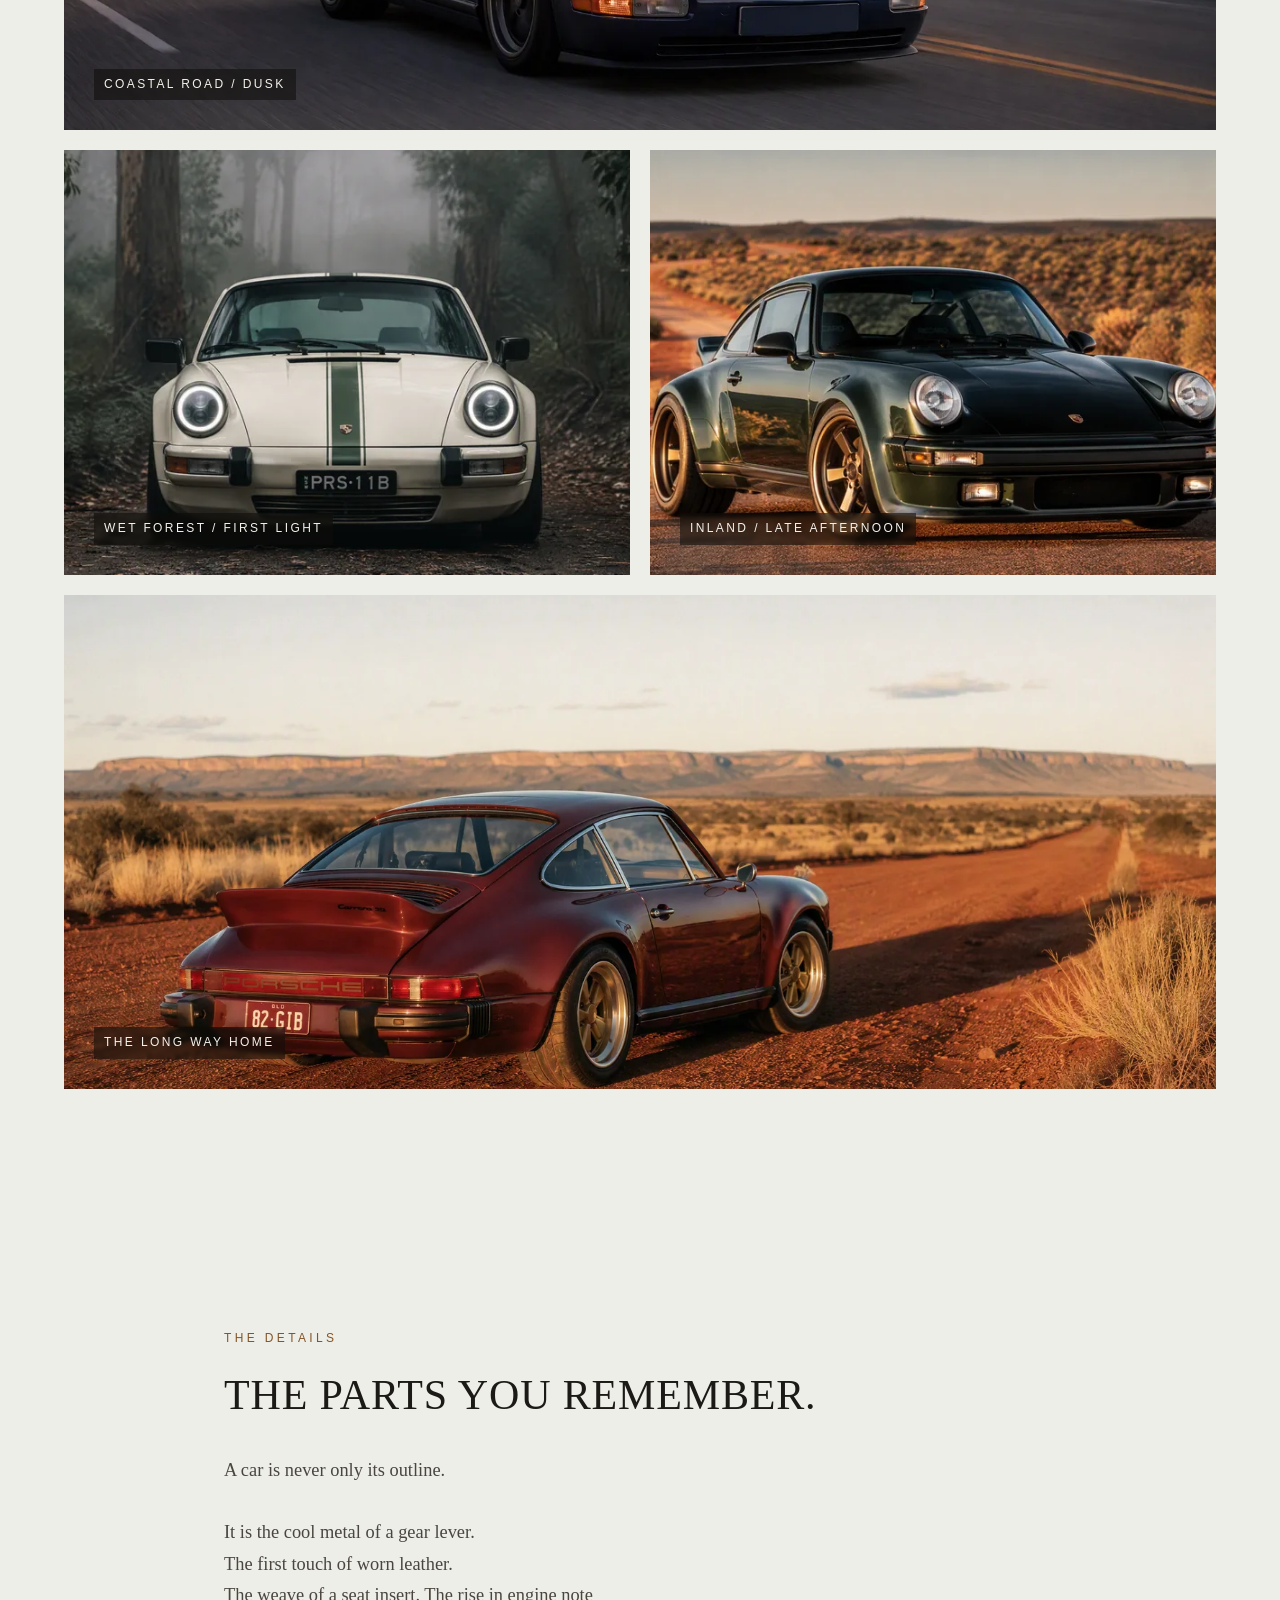
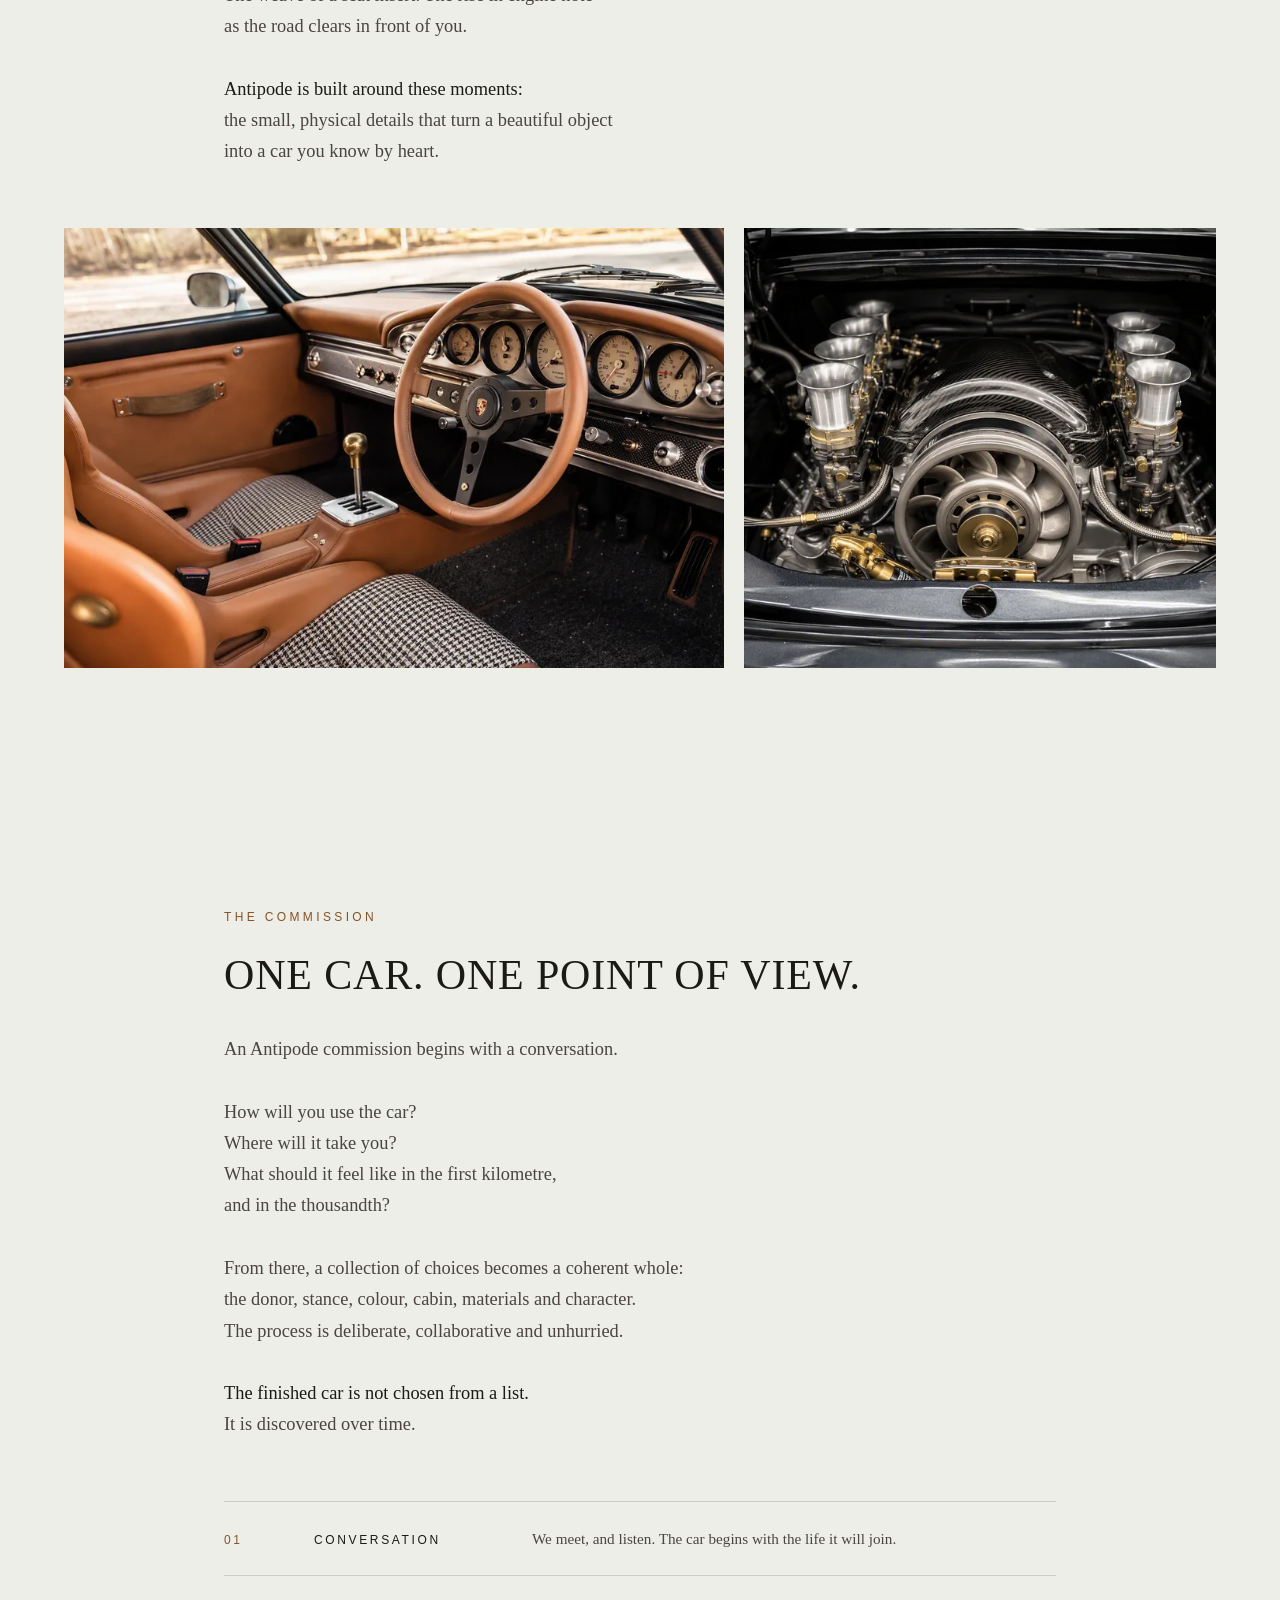
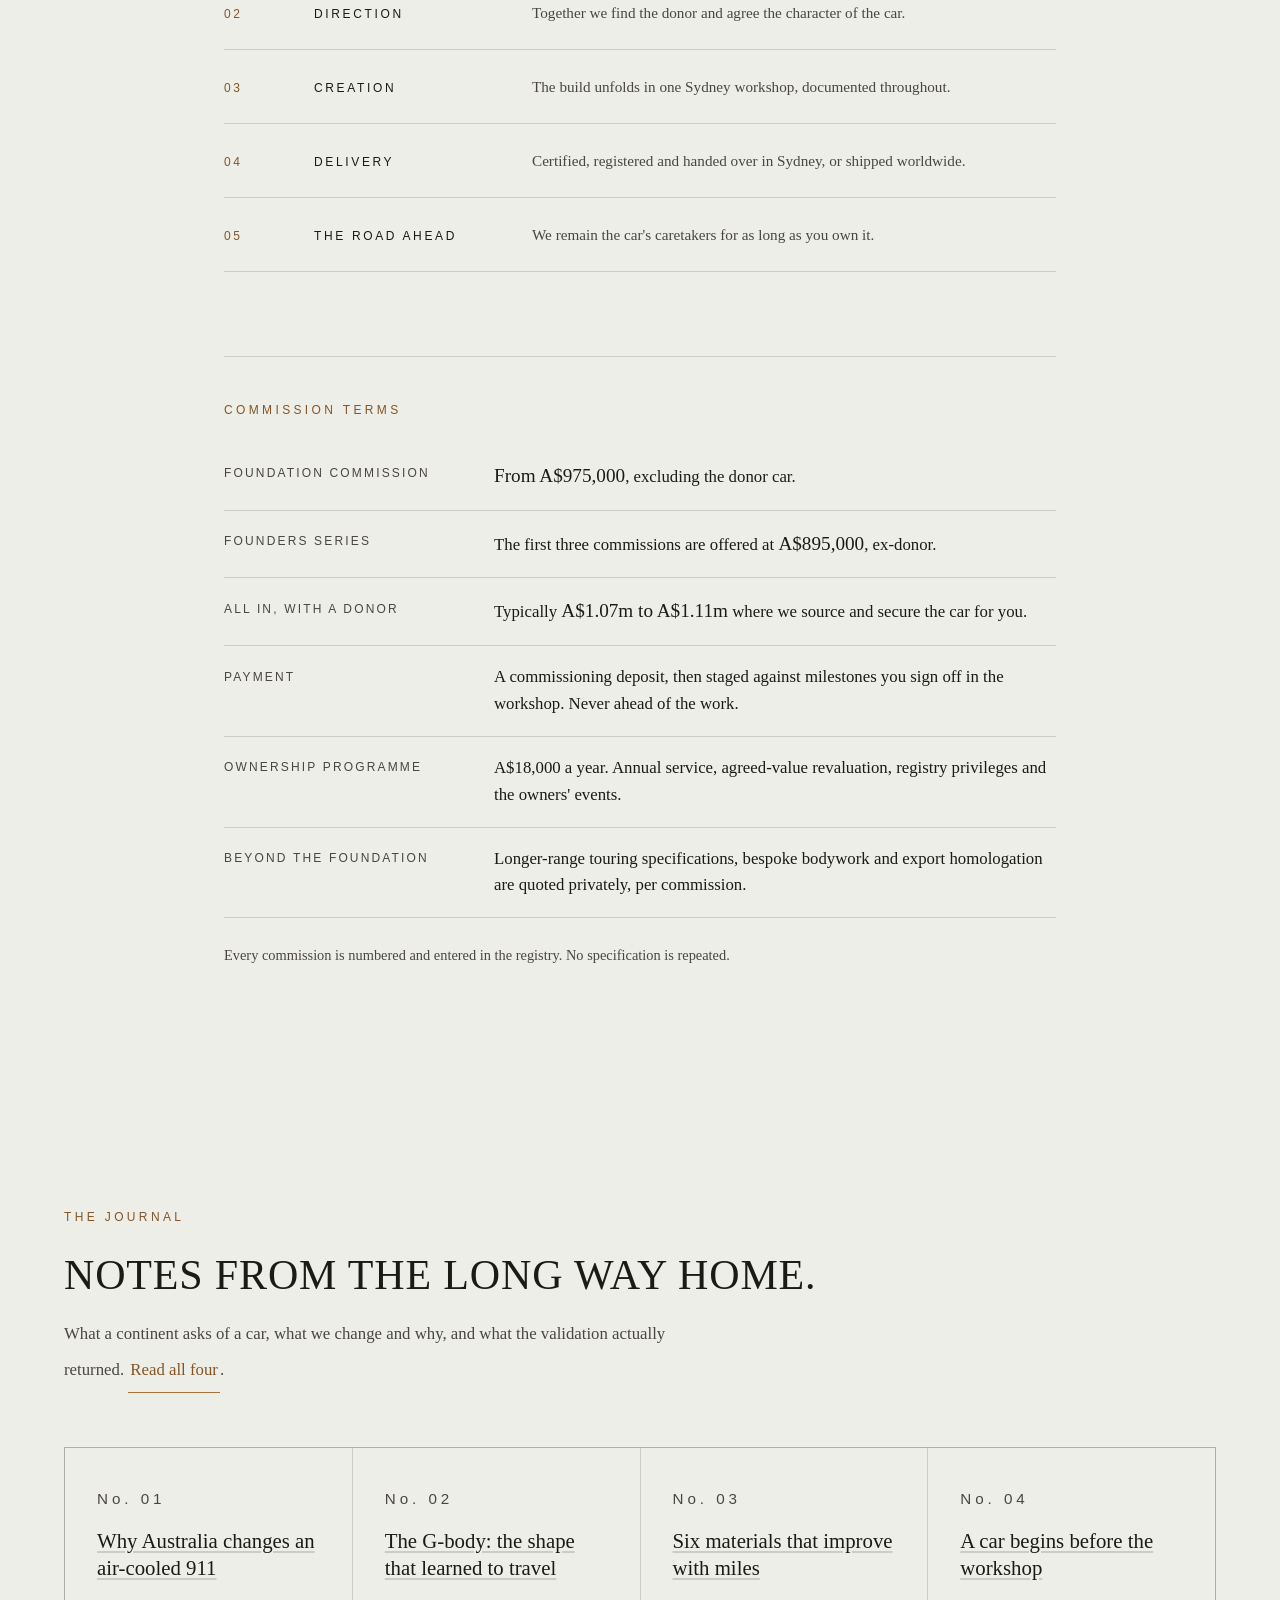
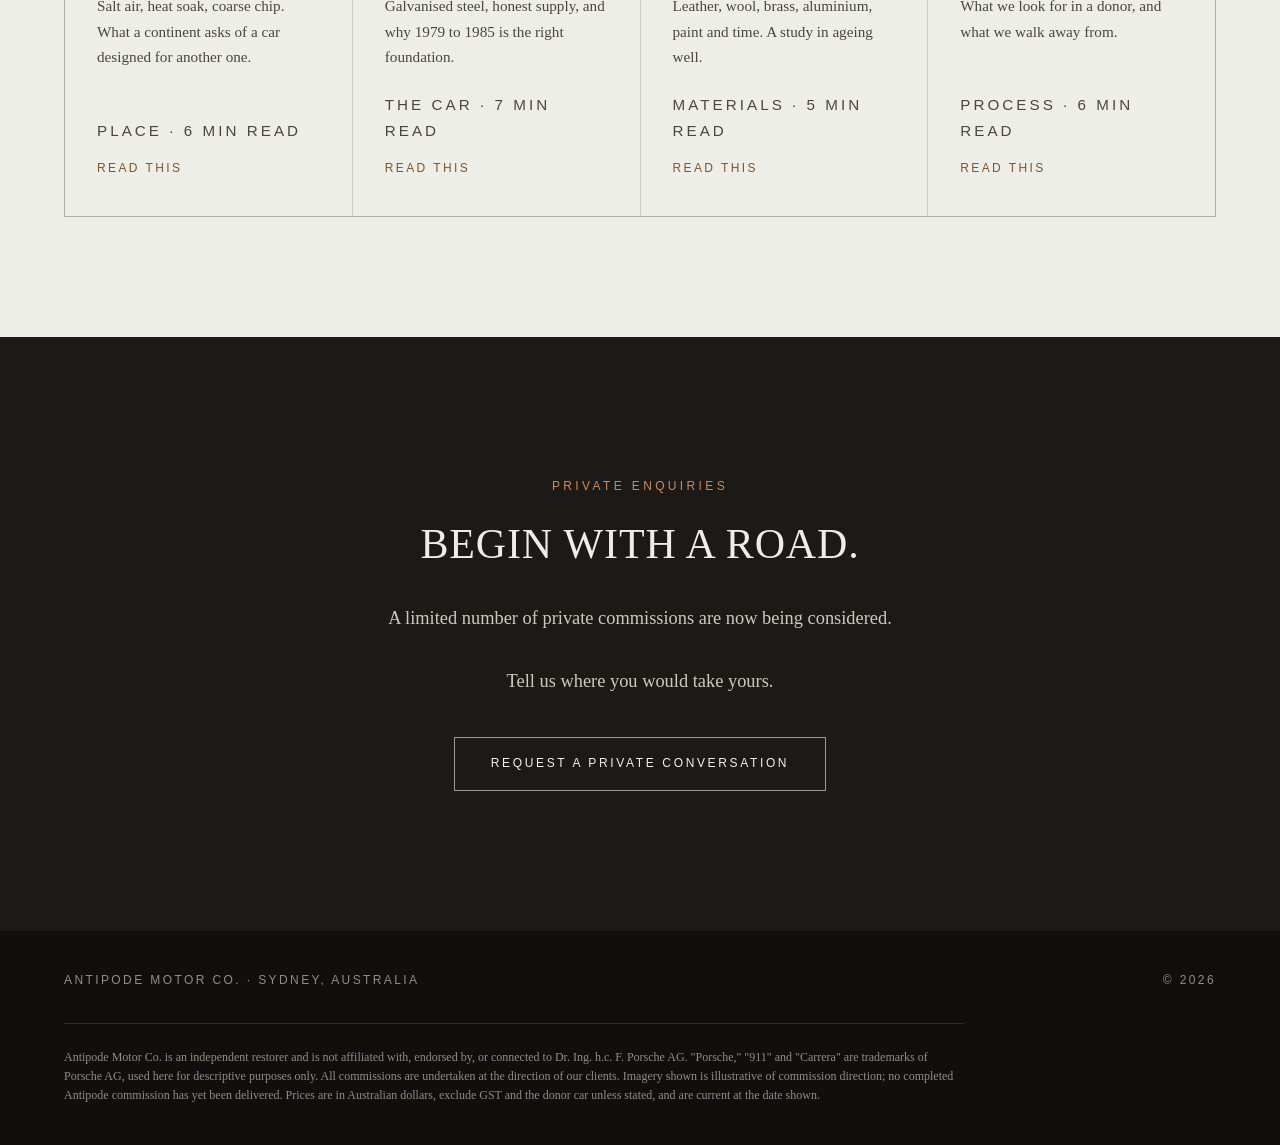
==== commit eb2e089a: "Write the Journal as real pages, link the routes, apply the design system Four articles plus a listi" ====
--- a/web/index.html
+++ b/web/index.html
@@ -108,7 +108,7 @@
           <li><a href="#car">The Car</a></li>
           <li><a href="#build">The Build</a></li>
           <li><a href="#places">The Places</a></li>
-          <li><a href="#journal">Journal</a></li>
+          <li><a href="journal/">Journal</a></li>
           <li><a href="#commission">Commission</a></li>
         </ul>
       </details>
@@ -637,42 +637,39 @@
         <div class="wrap-wide journal">
           <p class="eyebrow-2">The Journal</p>
           <h2>Notes from the long way home.</h2>
+          <p class="journal-lede">
+            What a continent asks of a car, what we change and why, and what the
+            validation actually returned. <a href="journal/">Read all four</a>.
+          </p>
           <div class="journal-grid">
-            <article class="j-card">
+            <a class="j-card" href="journal/why-australia-changes-an-air-cooled-911">
               <p class="j-no">No. 01</p>
               <h3>Why Australia changes an air-cooled 911</h3>
-              <p>
-                Salt air, heat soak, coarse chip. What a continent asks of a car
-                designed for another one.
-              </p>
-              <p class="j-tag">Place</p>
-            </article>
-            <article class="j-card">
+              <p>Salt air, heat soak, coarse chip. What a continent asks of a car designed for another one.</p>
+              <p class="j-tag">Place &middot; 6 min read</p>
+              <p class="j-more">Read this</p>
+            </a>
+            <a class="j-card" href="journal/the-g-body-that-learned-to-travel">
               <p class="j-no">No. 02</p>
               <h3>The G-body: the shape that learned to travel</h3>
-              <p>
-                Galvanised steel, honest supply, and why 1979 to 1985 is the right
-                foundation.
-              </p>
-              <p class="j-tag">The Car</p>
-            </article>
-            <article class="j-card">
+              <p>Galvanised steel, honest supply, and why 1979 to 1985 is the right foundation.</p>
+              <p class="j-tag">The Car &middot; 7 min read</p>
+              <p class="j-more">Read this</p>
+            </a>
+            <a class="j-card" href="journal/six-materials-that-improve-with-miles">
               <p class="j-no">No. 03</p>
               <h3>Six materials that improve with miles</h3>
-              <p>
-                Leather, wool, brass, aluminium, paint and time. A study in ageing
-                well.
-              </p>
-              <p class="j-tag">Materials</p>
-            </article>
-            <article class="j-card">
+              <p>Leather, wool, brass, aluminium, paint and time. A study in ageing well.</p>
+              <p class="j-tag">Materials &middot; 5 min read</p>
+              <p class="j-more">Read this</p>
+            </a>
+            <a class="j-card" href="journal/a-car-begins-before-the-workshop">
               <p class="j-no">No. 04</p>
               <h3>A car begins before the workshop</h3>
-              <p>
-                What we look for in a donor, and what we walk away from.
-              </p>
-              <p class="j-tag">Process</p>
-            </article>
+              <p>What we look for in a donor, and what we walk away from.</p>
+              <p class="j-tag">Process &middot; 6 min read</p>
+              <p class="j-more">Read this</p>
+            </a>
           </div>
         </div>
       </section>
--- a/web/styles.css
+++ b/web/styles.css
@@ -893,8 +893,8 @@
   margin-top: auto;
   padding-top: 22px;
   font-family: var(--grotesque);
-  font-size: 11px;
-  letter-spacing: 0.22em;
+  font-size: 12px;
+  letter-spacing: 0.2em;
   text-transform: uppercase;
   color: var(--muted);
 }
@@ -917,3 +917,391 @@
 .cta-section .eyebrow-2 {
   color: #cf8b52;
 }
+
+/* ==========================================================================
+   Journal — listing and article pages
+   Same tokens, same type roles. Nothing new is introduced here; the article
+   measure is tighter than the home page's because this is long-form reading.
+   ========================================================================== */
+
+/* --- Sub-page header ---------------------------------------------------- */
+
+/* The home page nav sits over a photograph. Journal pages have no hero, so the
+   same bar needs its own ground rather than a gradient over nothing. */
+.nav-solid {
+  position: static;
+  background: var(--ink);
+}
+
+.nav-solid .wordmark,
+.nav-solid nav a,
+.nav-solid .menu > summary {
+  color: var(--paper);
+}
+
+.breadcrumb {
+  padding: 34px var(--gutter) 0;
+  font-family: var(--grotesque);
+  font-size: 12px;
+  letter-spacing: 0.18em;
+  text-transform: uppercase;
+  color: var(--muted);
+}
+
+.breadcrumb {
+  /* The links inside need 44px of height; the bar keeps its visual weight by
+     pulling the extra padding back out again. */
+  margin-bottom: -12px;
+}
+
+.breadcrumb a {
+  color: var(--ochre-ink);
+  text-decoration: none;
+  border-bottom: 1px solid transparent;
+  display: inline-flex;
+  align-items: center;
+  min-height: 44px;
+  padding-inline: 2px;
+}
+
+.breadcrumb a:hover {
+  border-bottom-color: var(--ochre-ink);
+}
+
+.breadcrumb span {
+  padding: 0 8px;
+  color: var(--line);
+}
+
+/* --- Article ------------------------------------------------------------ */
+
+.article {
+  padding: 44px var(--gutter) 0;
+}
+
+.article-head {
+  max-width: 46rem;
+  margin: 0 auto;
+}
+
+.article-meta {
+  display: flex;
+  flex-wrap: wrap;
+  gap: 10px 18px;
+  align-items: baseline;
+  font-family: var(--grotesque);
+  font-size: 12px;
+  font-weight: 500;
+  letter-spacing: 0.22em;
+  text-transform: uppercase;
+  color: var(--ochre-ink);
+  margin-bottom: 22px;
+}
+
+.article-meta .dot {
+  color: var(--muted);
+}
+
+.article-meta .read {
+  color: var(--muted);
+  letter-spacing: 0.16em;
+}
+
+.article h1 {
+  font-size: clamp(2rem, 1.4rem + 2.4vw, 3.2rem);
+  line-height: 1.12;
+  letter-spacing: 0;
+}
+
+/* The standfirst carries the promise. It is the line that decides whether the
+   article gets read, so it sits larger than body and in the serif italic. */
+.standfirst {
+  margin-top: 24px;
+  font-family: var(--serif);
+  font-style: italic;
+  font-size: clamp(1.2rem, 1.05rem + 0.6vw, 1.5rem);
+  line-height: 1.5;
+  color: var(--ink);
+}
+
+.article-figure {
+  max-width: 75rem;
+  margin: 48px auto 0;
+}
+
+.article-figure img {
+  width: 100%;
+  aspect-ratio: 16 / 9;
+  object-fit: cover;
+}
+
+.article-figure figcaption {
+  margin-top: 12px;
+  font-family: var(--grotesque);
+  font-size: 12px;
+  letter-spacing: 0.16em;
+  text-transform: uppercase;
+  color: var(--muted);
+}
+
+.article-body {
+  max-width: 38rem;
+  margin: 0 auto;
+  padding-block: 56px 0;
+}
+
+.article-body > * + * {
+  margin-top: 1.35em;
+}
+
+.article-body p {
+  font-size: clamp(1.02rem, 0.98rem + 0.2vw, 1.15rem);
+  line-height: 1.78;
+  color: #302c26;
+}
+
+.article-body h2 {
+  font-size: clamp(1.5rem, 1.3rem + 0.9vw, 2rem);
+  text-transform: none;
+  letter-spacing: 0;
+  margin-top: 2.4em;
+}
+
+.article-body h3 {
+  font-family: var(--grotesque);
+  font-size: 12px;
+  font-weight: 500;
+  letter-spacing: 0.22em;
+  text-transform: uppercase;
+  color: var(--ochre-ink);
+  margin-top: 2.2em;
+}
+
+.article-body ul,
+.article-body ol {
+  padding-left: 1.15rem;
+  color: #302c26;
+}
+
+.article-body li {
+  font-size: clamp(1.02rem, 0.98rem + 0.2vw, 1.15rem);
+  line-height: 1.7;
+  margin-top: 0.6em;
+}
+
+.article-body li::marker {
+  color: var(--ochre-ink);
+}
+
+.article-body strong {
+  font-weight: 400;
+  border-bottom: 1px solid var(--ochre);
+}
+
+.pull {
+  margin-top: 2.4em;
+  padding-left: 1.4rem;
+  border-left: 2px solid var(--ochre);
+  font-family: var(--serif);
+  font-size: clamp(1.25rem, 1.1rem + 0.7vw, 1.6rem);
+  line-height: 1.45;
+}
+
+/* --- Fact panel --------------------------------------------------------- */
+
+/* Long-form loses skimmers. The panel gives them the numbers without reading
+   the prose, and it is the same definition-list pattern as commission terms. */
+.facts {
+  margin-top: 2.6em;
+  padding: 30px 28px;
+  background: var(--stone);
+}
+
+.facts .facts-title {
+  font-family: var(--grotesque);
+  font-size: 12px;
+  font-weight: 500;
+  letter-spacing: 0.22em;
+  text-transform: uppercase;
+  color: var(--muted);
+  margin-bottom: 18px;
+}
+
+.facts dl {
+  margin: 0;
+  display: grid;
+  gap: 0;
+}
+
+.facts dl > div {
+  display: grid;
+  grid-template-columns: minmax(0, 1fr) auto;
+  gap: 6px 20px;
+  align-items: baseline;
+  padding: 11px 0;
+  border-top: 1px solid var(--line);
+}
+
+.facts dl > div:first-child {
+  border-top: 0;
+}
+
+.facts dt {
+  font-size: 0.95rem;
+  color: var(--muted);
+}
+
+.facts dd {
+  margin: 0;
+  font-family: var(--serif);
+  font-size: 1.1rem;
+  text-align: right;
+  font-variant-numeric: tabular-nums;
+}
+
+/* --- In-article prompt -------------------------------------------------- */
+
+/* One soft prompt mid-article. Not a banner: a line of type and a link, so it
+   reads as an aside rather than an interruption. */
+.aside-cta {
+  margin-top: 2.6em;
+  padding: 24px 0;
+  border-top: 1px solid var(--line);
+  border-bottom: 1px solid var(--line);
+}
+
+.aside-cta p {
+  font-family: var(--serif);
+  font-size: 1.1rem;
+  line-height: 1.6;
+}
+
+.aside-cta a {
+  color: var(--ochre-ink);
+  text-decoration: none;
+  border-bottom: 1px solid var(--ochre);
+  display: inline-flex;
+  align-items: center;
+  min-height: 44px;
+}
+
+/* --- Closing conversion block ------------------------------------------ */
+
+.article-close {
+  margin-top: 84px;
+  background: var(--ink);
+  color: var(--paper);
+  padding: clamp(3.5rem, 8vh, 6rem) var(--gutter);
+  text-align: center;
+}
+
+.article-close .inner {
+  max-width: 40rem;
+  margin: 0 auto;
+}
+
+.article-close .eyebrow-2 {
+  color: #cf8b52;
+}
+
+.article-close h2 {
+  color: var(--paper);
+  font-size: clamp(1.6rem, 1.3rem + 1.4vw, 2.4rem);
+}
+
+.article-close p {
+  margin-top: 20px;
+  color: #cfc9bc;
+  font-size: 1.05rem;
+  line-height: 1.7;
+}
+
+.article-close .price-line {
+  margin-top: 26px;
+  font-family: var(--serif);
+  font-size: 1.15rem;
+  color: var(--paper);
+}
+
+.article-close .fineprint {
+  margin-top: 14px;
+  font-size: 0.85rem;
+  color: #9c968a;
+}
+
+/* --- Related ------------------------------------------------------------ */
+
+.related {
+  padding: clamp(3.5rem, 8vh, 6rem) var(--gutter);
+}
+
+.related-head {
+  max-width: 75rem;
+  margin: 0 auto 34px;
+}
+
+/* --- Journal listing ---------------------------------------------------- */
+
+.listing {
+  padding: 40px var(--gutter) 0;
+}
+
+.listing-head {
+  max-width: 46rem;
+  margin: 0 auto 54px;
+}
+
+.listing-head h1 {
+  font-size: clamp(2rem, 1.5rem + 2.2vw, 3rem);
+  text-transform: uppercase;
+  letter-spacing: 0.01em;
+}
+
+/* Cards become links on the listing and in Related, so the whole card is the
+   target rather than the headline alone. */
+a.j-card {
+  text-decoration: none;
+  color: inherit;
+  transition: background-color 0.25s ease;
+}
+
+a.j-card:hover {
+  background: var(--stone);
+}
+
+a.j-card h3 {
+  text-decoration: underline;
+  text-decoration-color: var(--line);
+  text-underline-offset: 3px;
+}
+
+a.j-card:hover h3 {
+  text-decoration-color: var(--ochre);
+}
+
+.j-card .j-more {
+  margin-top: 14px;
+  font-family: var(--grotesque);
+  font-size: 12px;
+  letter-spacing: 0.2em;
+  text-transform: uppercase;
+  color: var(--ochre-ink);
+}
+
+.journal-lede {
+  margin-top: 20px;
+  max-width: 38rem;
+  font-size: 1.05rem;
+  line-height: 1.7;
+  color: var(--muted);
+}
+
+.journal-lede a {
+  color: var(--ochre-ink);
+  text-decoration: none;
+  border-bottom: 1px solid var(--ochre);
+  display: inline-flex;
+  align-items: center;
+  min-height: 44px;
+  padding-inline: 2px;
+}
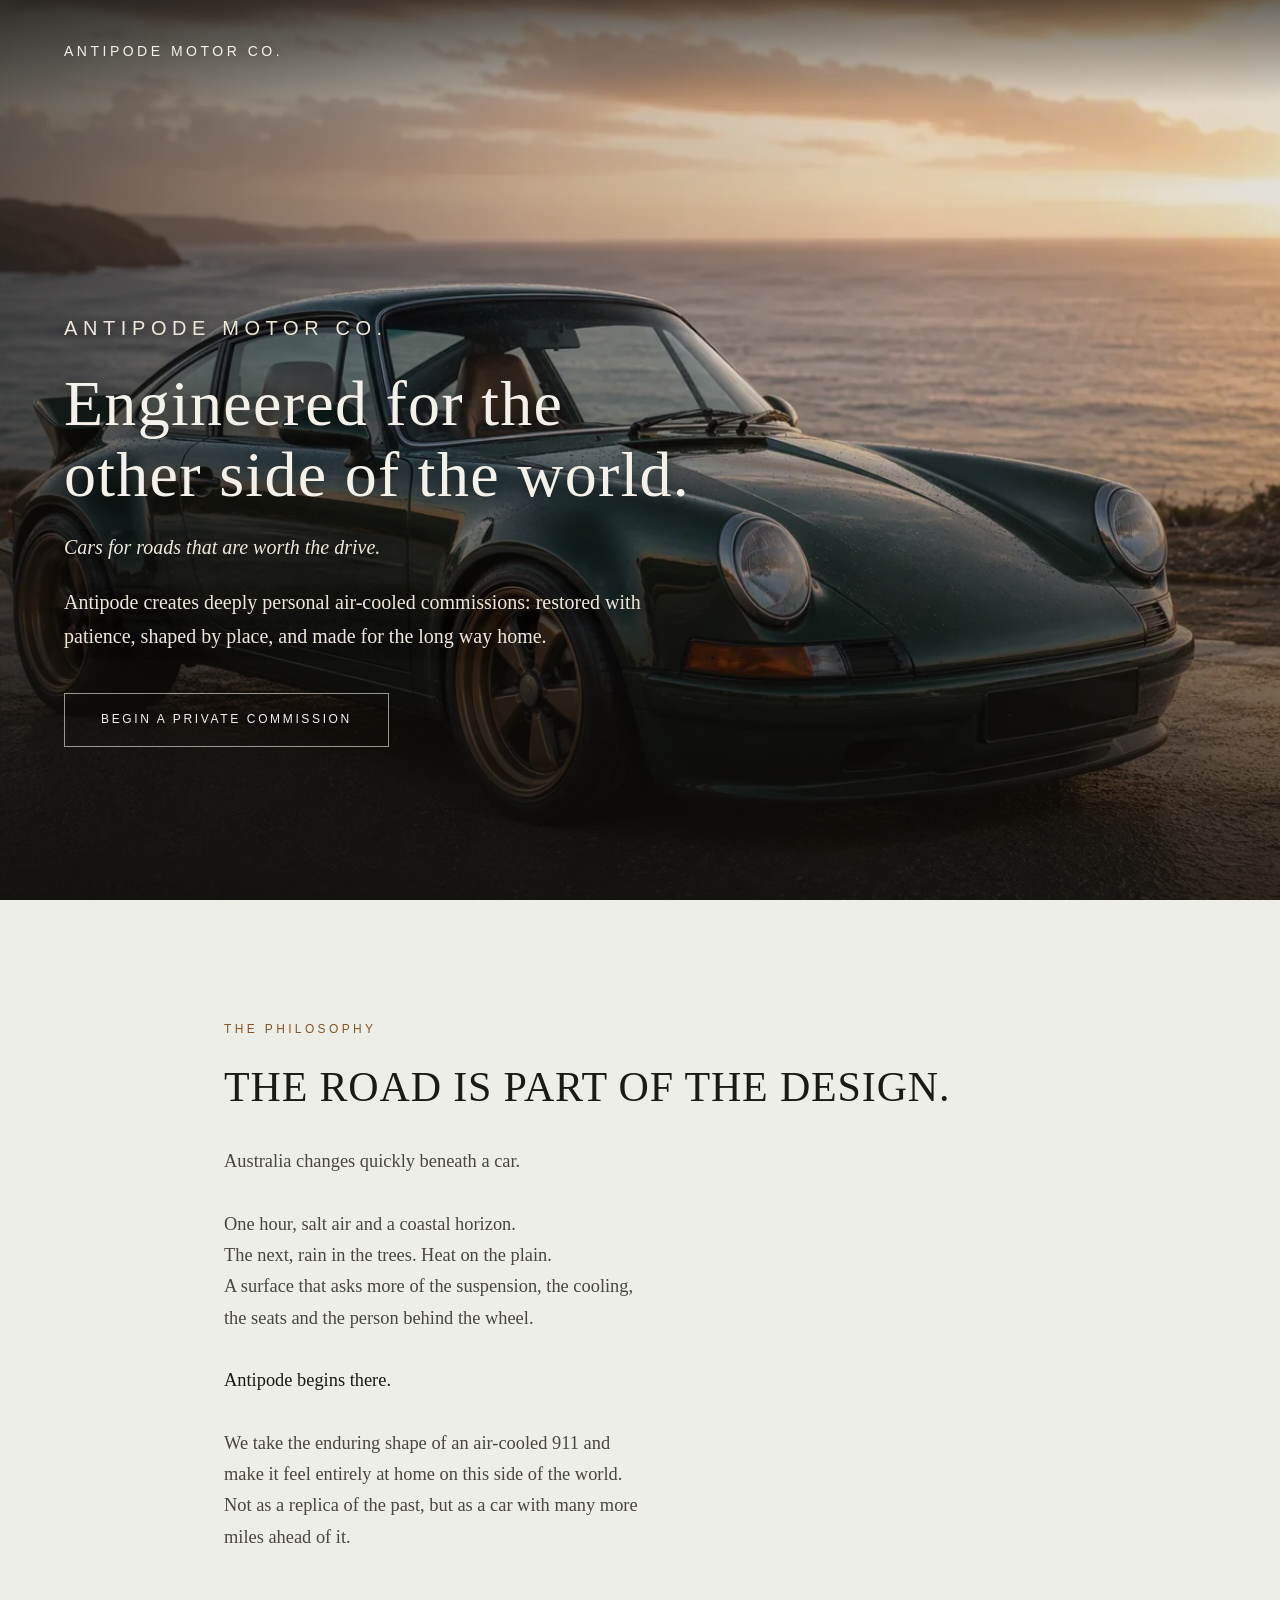
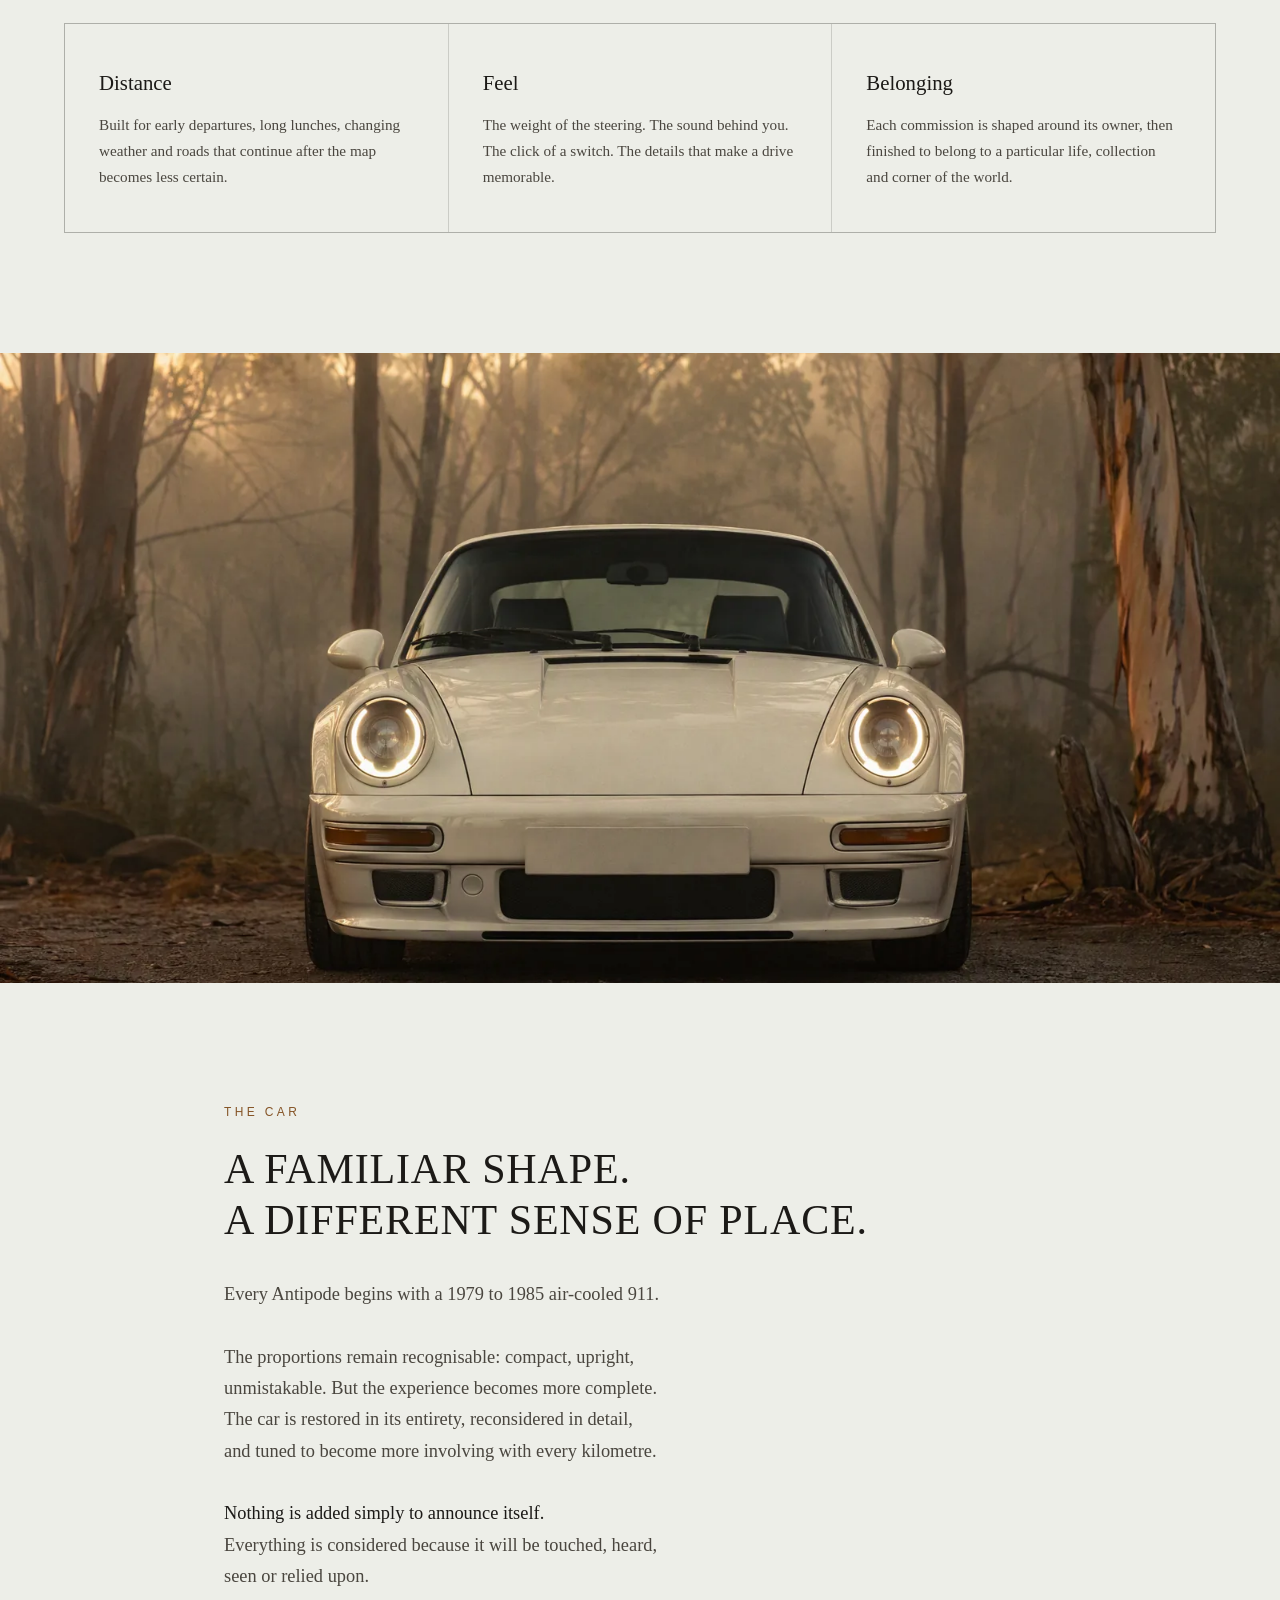
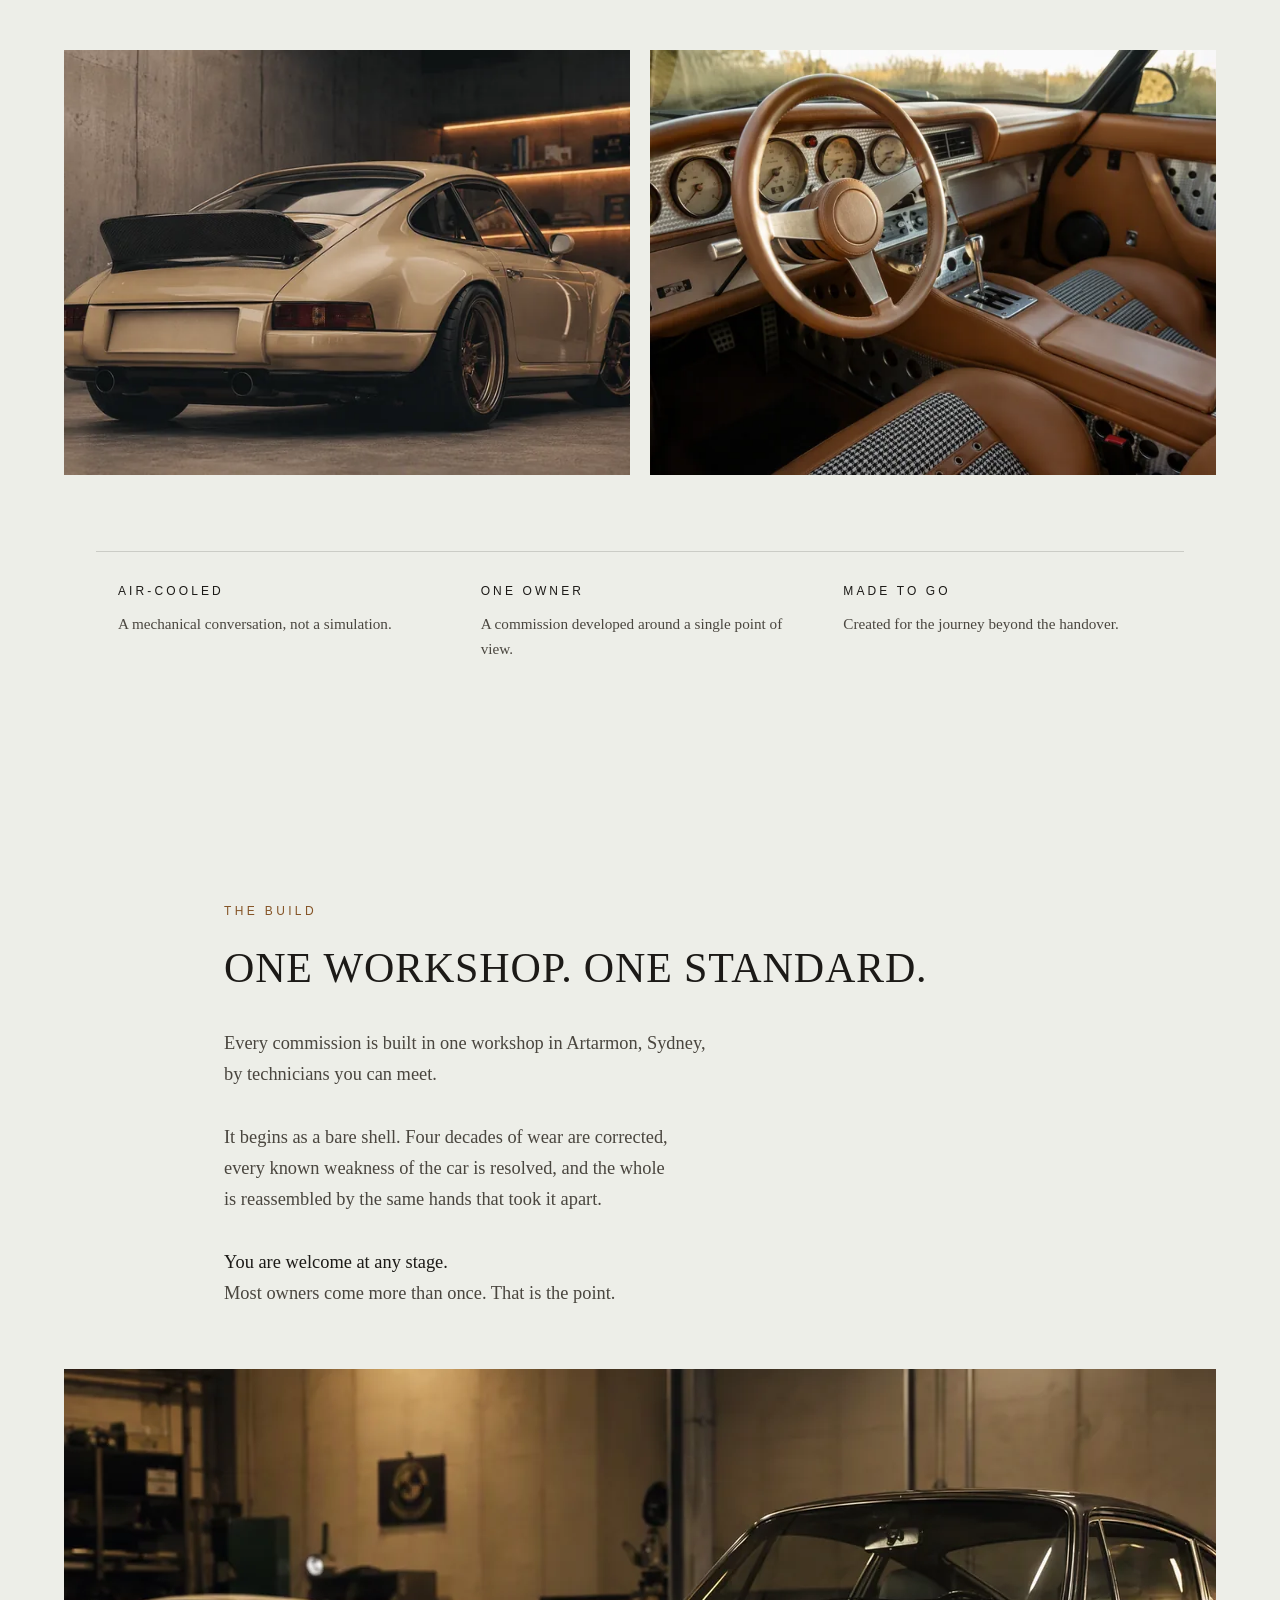
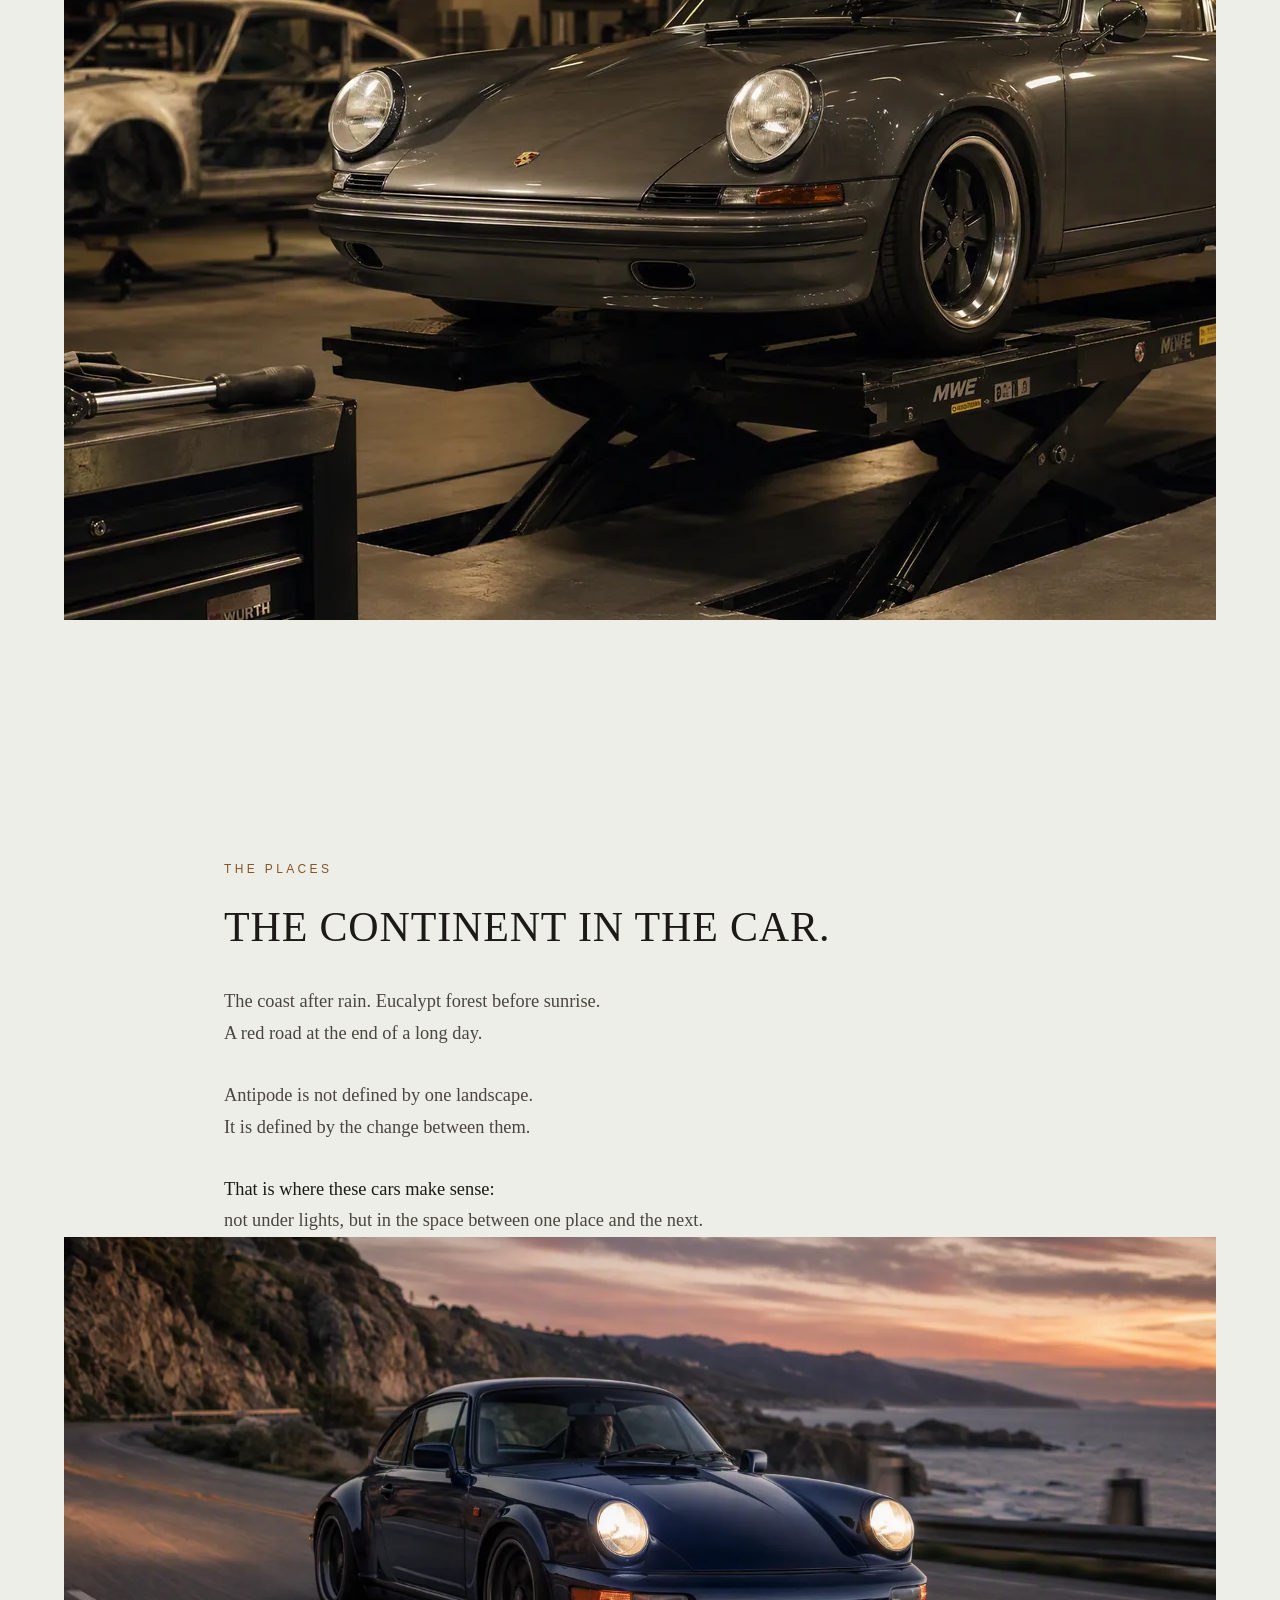
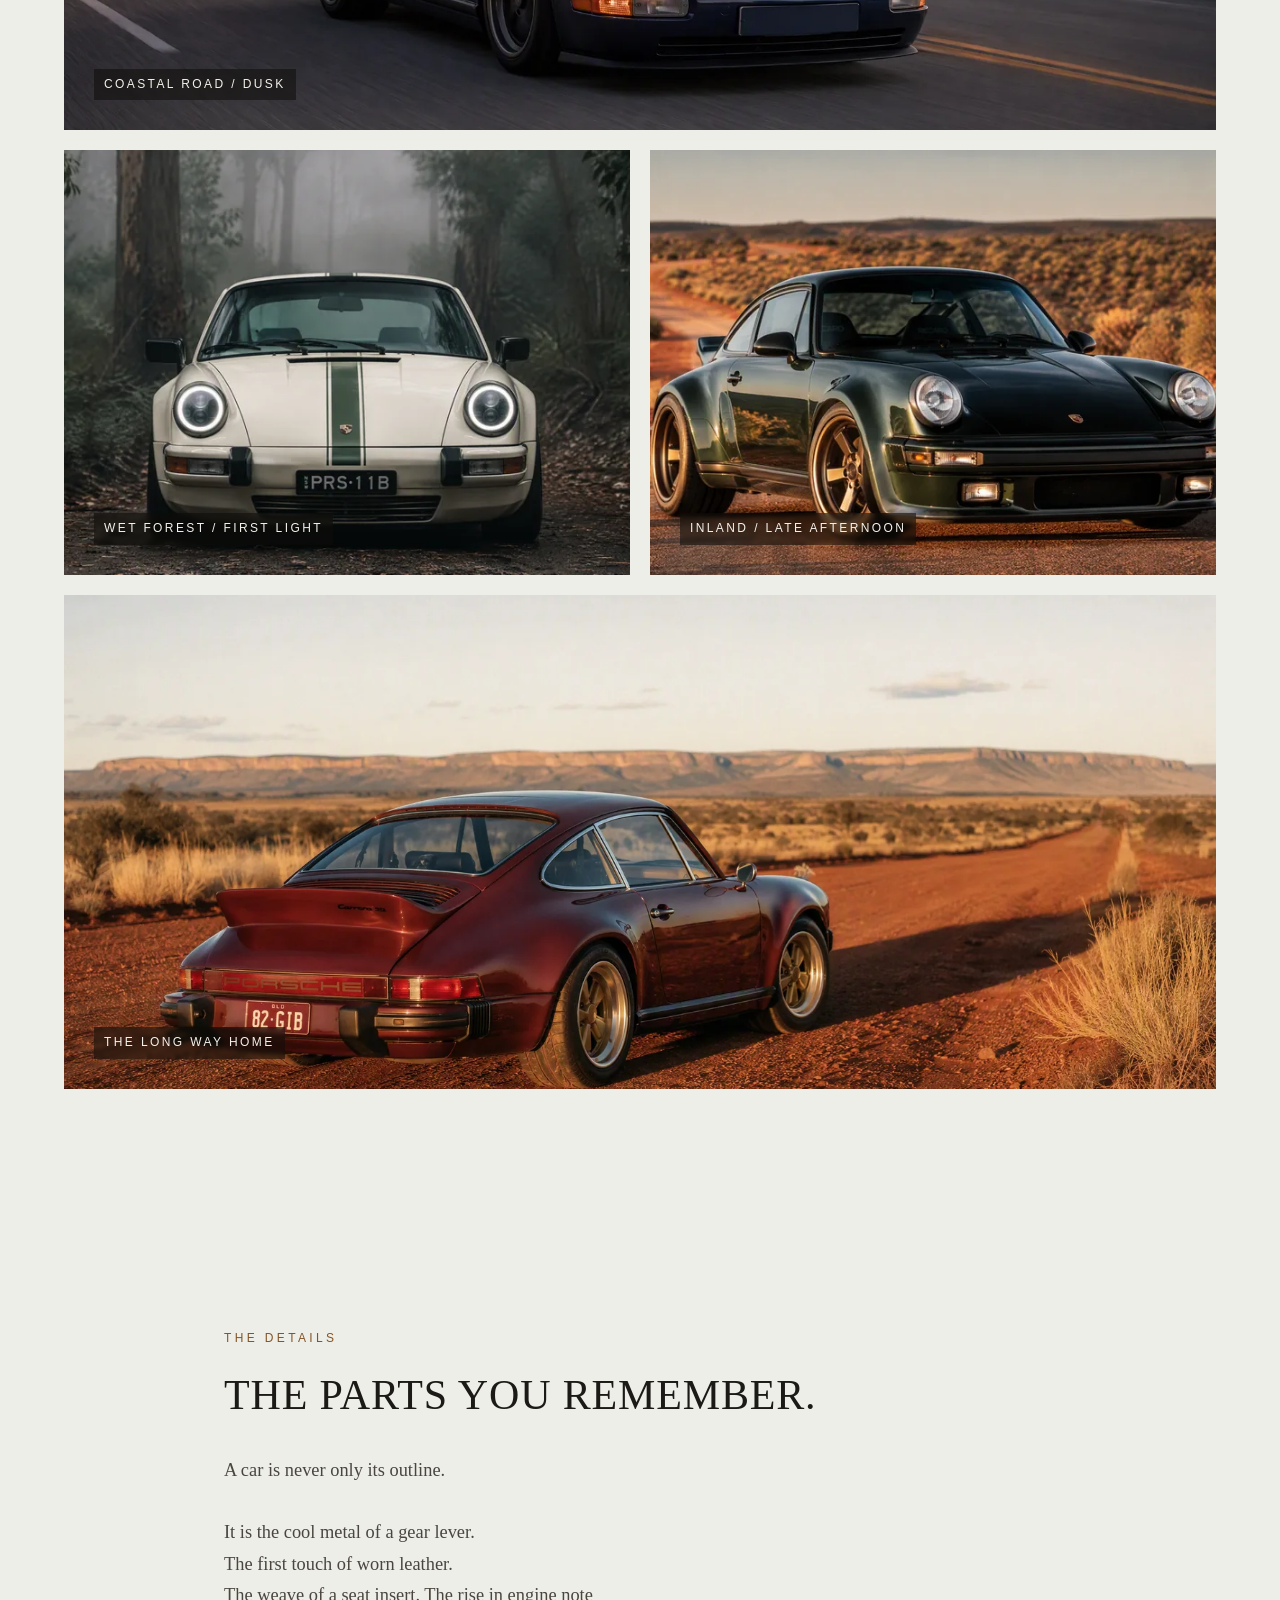
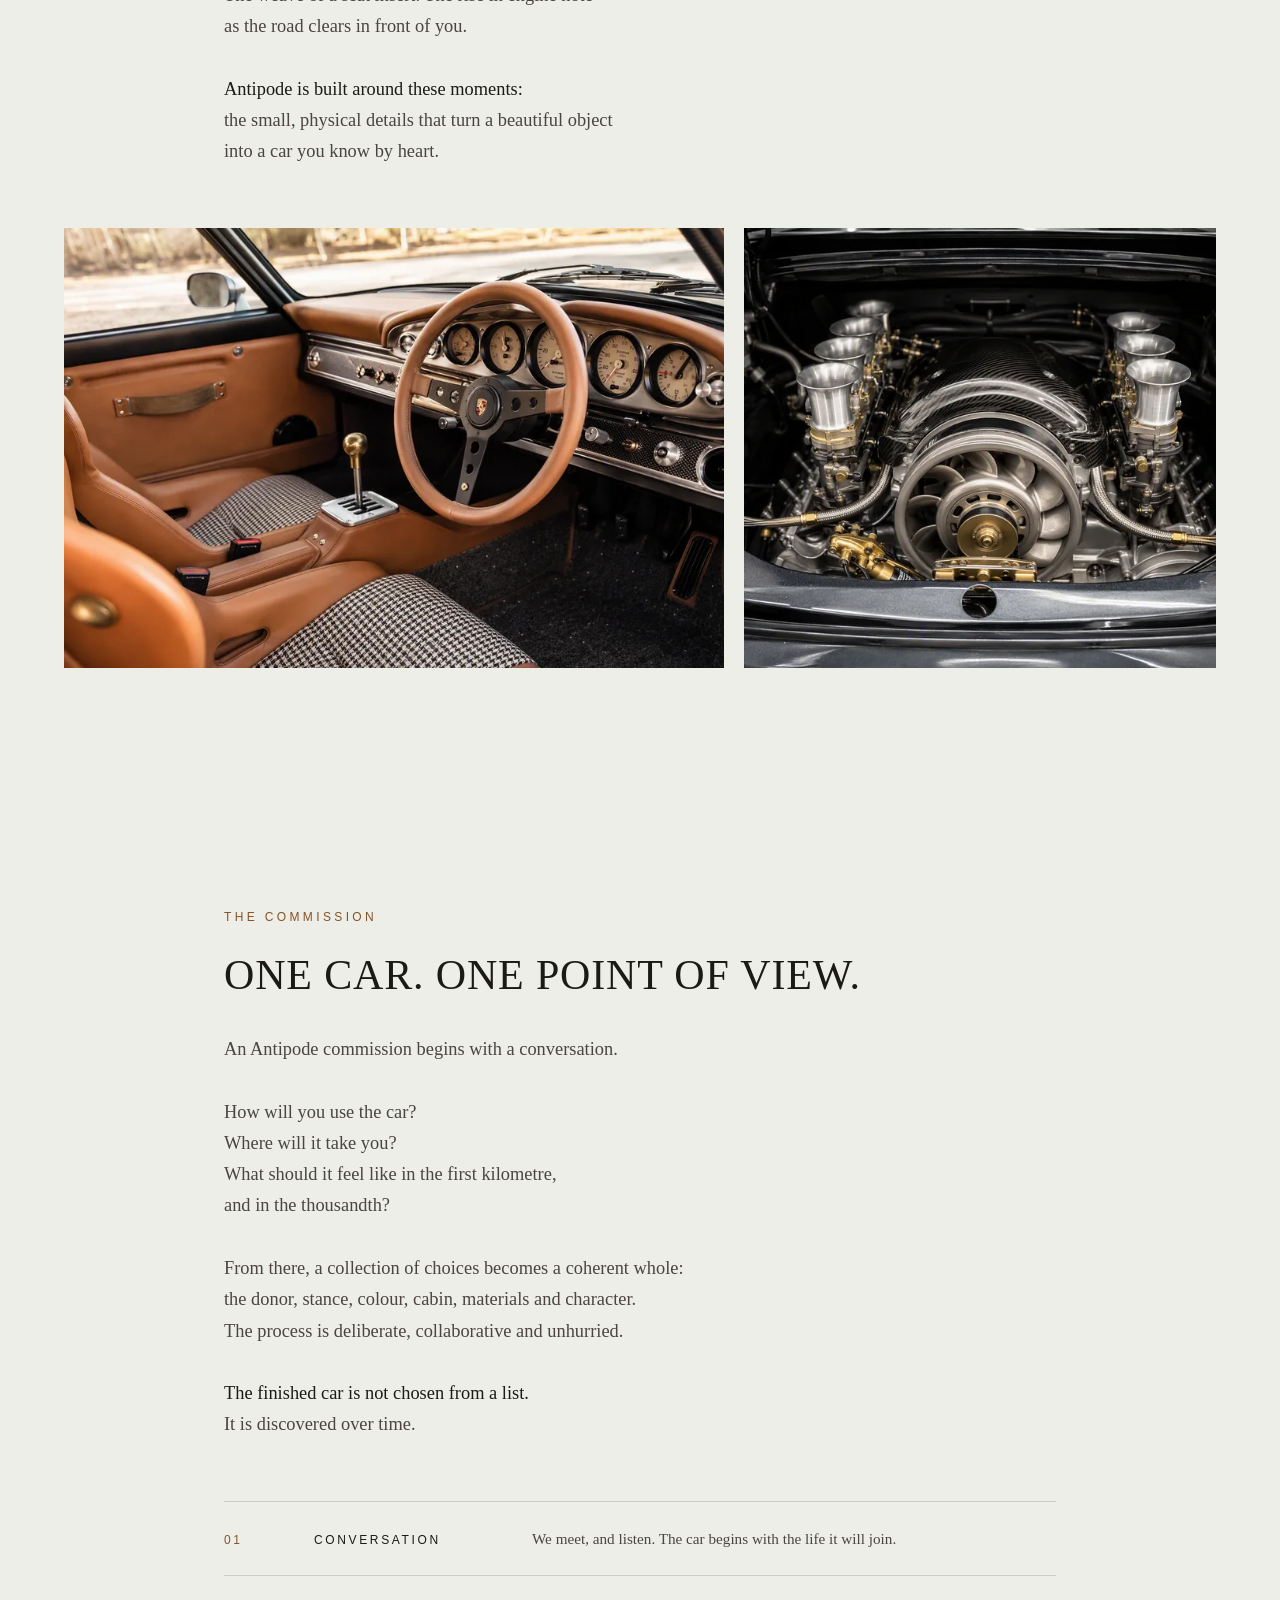
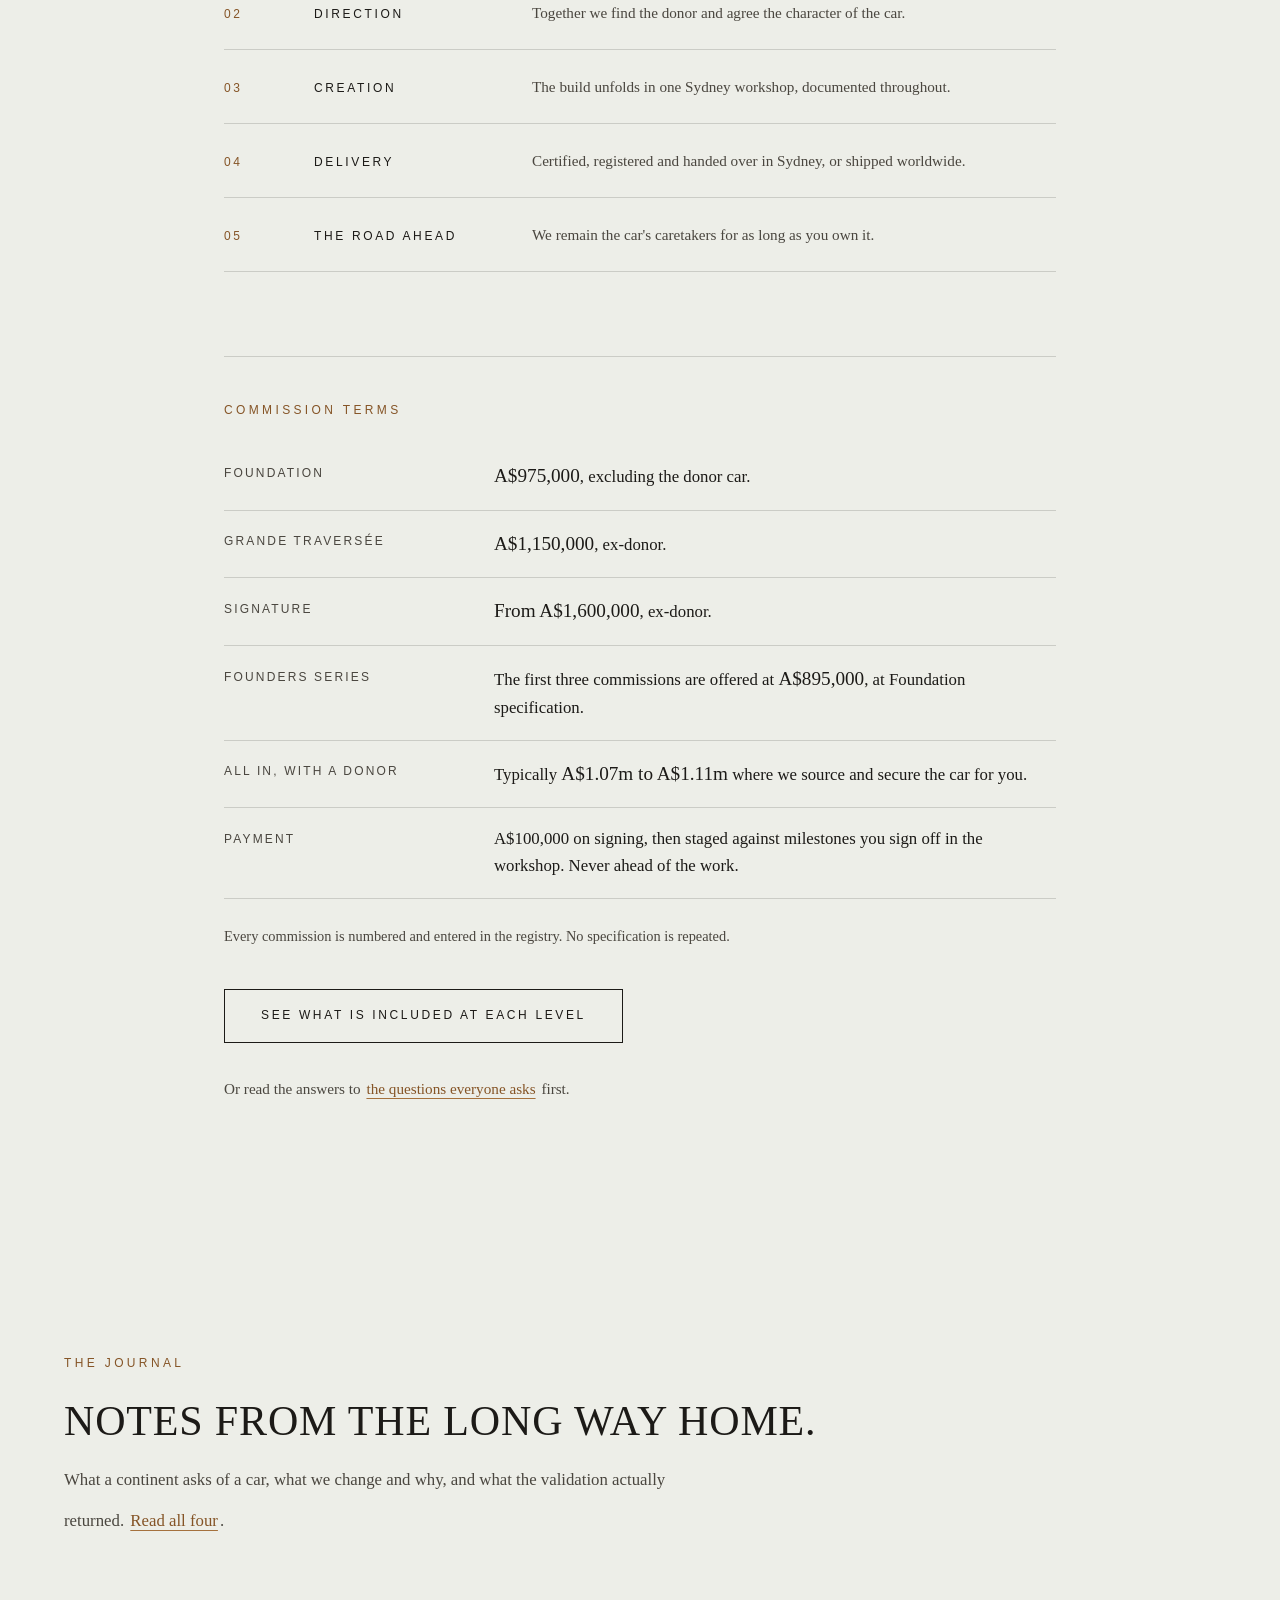
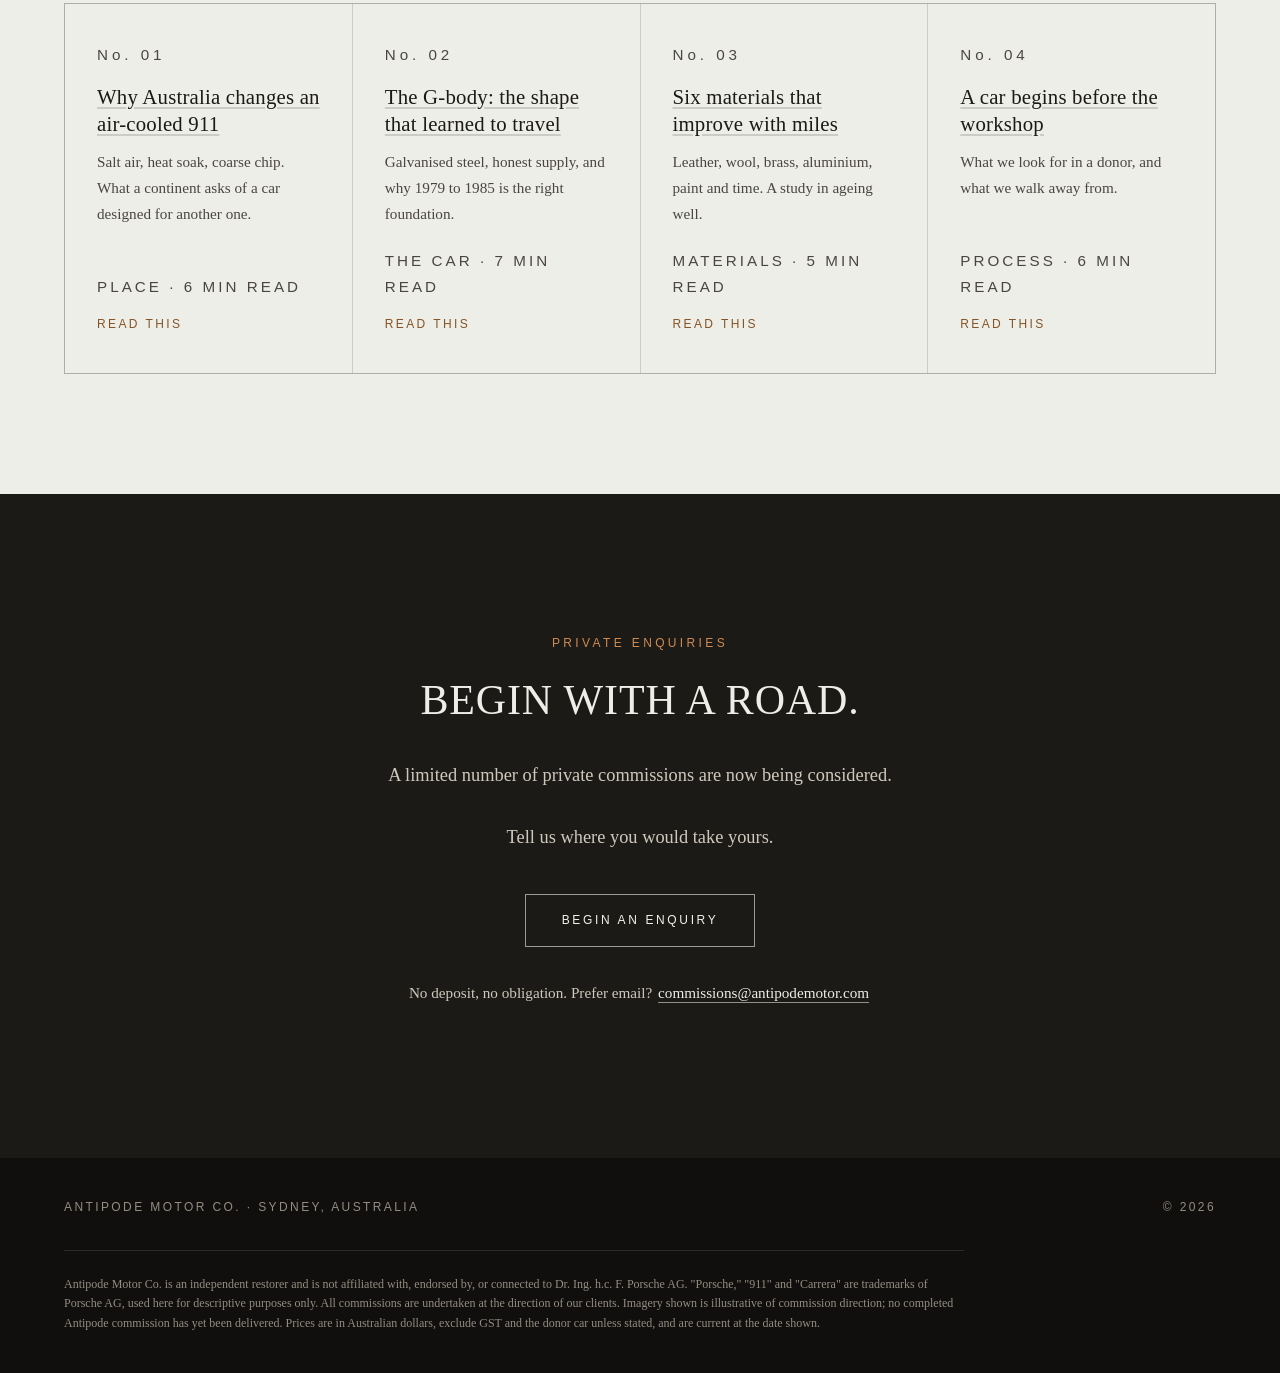
==== commit 9c120281: "Publish the full commission ladder and replace the mailto with a real form The plan's rule that "no " ====
--- a/web/index.html
+++ b/web/index.html
@@ -8,9 +8,10 @@
   NOT adopted: its reversion to the charcoal palette. The cooler-bone ground
   stands (docs/09-brand-direction.md).
 
-  Commission pricing is published per reference/plan-v4-master.md section 6.3,
-  which sets client-facing language as a single numbered commission rather than
-  a tier grid. The internal Stack A/B/C cost stacks stay internal.
+  Commission pricing: the full ladder is published, at /commission/. This
+  overrules plan-v4-master.md section 5.6 rule 4 and ADR-0006 on the founder's
+  instruction; see decisions/ADR-0007. The block below is the summary that earns
+  the click, and it is one of only two places in the repo a price appears.
 
   Four of the eleven renders still carry Porsche badging; see ASSET-CLEARANCE.md.
   Two badged masters were retired this pass, superseded by clean equivalents.
@@ -96,7 +97,7 @@
     <a class="skip" href="#philosophy">Skip to content</a>
 
     <nav aria-label="Primary">
-      <a class="wordmark" href="#top">Antipode Motor Co.</a>
+      <a class="wordmark" href="#top" aria-current="page">Antipode Motor Co.</a>
       <!--
         A disclosure rather than a hidden list. Below 46rem the inline links used
         to be display:none, which left the page with no navigation on a phone.
@@ -109,7 +110,7 @@
           <li><a href="#build">The Build</a></li>
           <li><a href="#places">The Places</a></li>
           <li><a href="journal/">Journal</a></li>
-          <li><a href="#commission">Commission</a></li>
+          <li><a href="commission/">Commission &amp; Pricing</a></li>
         </ul>
       </details>
     </nav>
@@ -578,23 +579,32 @@
         </ol>
 
         <!--
-          Published per plan-v4-master.md 6.3: client-facing language is a single
-          numbered commission, not a tier grid. The internal Stack A/B/C cost
-          stacks are not shown. Founders-series pricing is a commercial choice
-          the founders can remove by deleting one row.
+          plan-v4-master.md 5.6 rule 4 ("no pricing is ever published") and
+          ADR-0005/0006 are overruled by ADR-0007 on the founder's instruction.
+          The full ladder is client-facing at /commission/; this block is the
+          summary that earns the click, so it carries the three headline prices
+          and nothing that needs a footnote.
         -->
         <div class="terms">
           <p class="eyebrow-2">Commission Terms</p>
           <dl>
             <div>
-              <dt>Foundation commission</dt>
-              <dd><b>From A$975,000</b>, excluding the donor car.</dd>
+              <dt>Foundation</dt>
+              <dd><b>A$975,000</b>, excluding the donor car.</dd>
+            </div>
+            <div>
+              <dt>Grande Travers&eacute;e</dt>
+              <dd><b>A$1,150,000</b>, ex-donor.</dd>
+            </div>
+            <div>
+              <dt>Signature</dt>
+              <dd><b>From A$1,600,000</b>, ex-donor.</dd>
             </div>
             <div>
               <dt>Founders series</dt>
               <dd>
                 The first three commissions are offered at
-                <b>A$895,000</b>, ex-donor.
+                <b>A$895,000</b>, at Foundation specification.
               </dd>
             </div>
             <div>
@@ -607,22 +617,8 @@
             <div>
               <dt>Payment</dt>
               <dd>
-                A commissioning deposit, then staged against milestones you sign
-                off in the workshop. Never ahead of the work.
-              </dd>
-            </div>
-            <div>
-              <dt>Ownership programme</dt>
-              <dd>
-                A$18,000 a year. Annual service, agreed-value revaluation,
-                registry privileges and the owners' events.
-              </dd>
-            </div>
-            <div>
-              <dt>Beyond the foundation</dt>
-              <dd>
-                Longer-range touring specifications, bespoke bodywork and export
-                homologation are quoted privately, per commission.
+                A$100,000 on signing, then staged against milestones you sign off
+                in the workshop. Never ahead of the work.
               </dd>
             </div>
           </dl>
@@ -630,11 +626,18 @@
             Every commission is numbered and entered in the registry. No
             specification is repeated.
           </p>
+          <a class="btn btn-dark" href="commission/"
+            >See what is included at each level</a
+          >
+          <p class="alt-contact">
+            Or read the answers to
+            <a href="commission/#faq">the questions everyone asks</a> first.
+          </p>
         </div>
       </section>
 
       <section id="journal">
-        <div class="wrap-wide journal">
+        <div class="wrap-wide">
           <p class="eyebrow-2">The Journal</p>
           <h2>Notes from the long way home.</h2>
           <p class="journal-lede">
@@ -674,6 +677,11 @@
         </div>
       </section>
 
+      <!--
+        One destination, not two. The form lives on /commission/, below the
+        prices, because an enquiry made after the number is answered is worth
+        more than one made before it. The mail address stays as a fallback.
+      -->
       <section id="enquire" class="cta-section">
         <div class="wrap">
           <p class="eyebrow-2">Private Enquiries</p>
@@ -681,9 +689,13 @@
 <p class="verse">A limited number of private commissions are now being considered.
 
 Tell us where you would take yours.</p>
-          <a class="btn" href="mailto:commissions@antipodemotor.com"
-            >Request a Private Conversation</a
-          >
+          <a class="btn" href="commission/#enquire">Begin an enquiry</a>
+          <p class="alt-contact alt-contact--dark">
+            No deposit, no obligation. Prefer email?
+            <a href="mailto:commissions@antipodemotor.com"
+              >commissions@antipodemotor.com</a
+            >
+          </p>
         </div>
       </section>
     </main>
--- a/web/styles.css
+++ b/web/styles.css
@@ -65,10 +65,6 @@
 img {
   display: block;
   max-width: 100%;
-}
-
-.sans {
-  font-family: var(--grotesque);
 }
 
 /* Keyboard users first. */
@@ -876,10 +872,13 @@
   font-variant-numeric: tabular-nums;
 }
 
-.j-card h3 {
+.j-card :is(h2, h3) {
   font-family: var(--serif);
   font-size: 1.3rem;
+  font-weight: 400;
   line-height: 1.3;
+  letter-spacing: 0.01em;
+  text-transform: none;
   margin: 15px 0 12px;
 }
 
@@ -1269,13 +1268,13 @@
   background: var(--stone);
 }
 
-a.j-card h3 {
+a.j-card :is(h2, h3) {
   text-decoration: underline;
   text-decoration-color: var(--line);
   text-underline-offset: 3px;
 }
 
-a.j-card:hover h3 {
+a.j-card:hover :is(h2, h3) {
   text-decoration-color: var(--ochre);
 }
 
@@ -1298,10 +1297,566 @@
 
 .journal-lede a {
   color: var(--ochre-ink);
-  text-decoration: none;
-  border-bottom: 1px solid var(--ochre);
-  display: inline-flex;
-  align-items: center;
+  display: inline-block;
+  padding: 13px 2px;
+  text-decoration: underline;
+  text-decoration-color: var(--ochre);
+  text-decoration-thickness: 1px;
+  text-underline-offset: 4px;
+}
+
+/* --- Commission page: the published ladder ------------------------------- */
+
+/* The plan kept the Stack A/B/C ladder internal and published nothing. That is
+   overruled (decisions/ADR-0007), so this page has to do the job a price page
+   does: answer the number, then answer the objection that follows it, in that
+   order. The tiers are cards because they are a choice; the terms below them
+   are lists because they are not. */
+
+.listing-note {
+  margin-top: 22px;
+  padding-top: 20px;
+  border-top: 1px solid var(--line);
+  font-size: 1rem;
+  line-height: 1.7;
+  color: var(--muted);
+  max-width: 40rem;
+}
+
+.listing-note b {
+  font-weight: 400;
+  color: var(--ink);
+  font-variant-numeric: tabular-nums;
+}
+
+.tiers {
+  display: grid;
+  grid-template-columns: repeat(3, minmax(0, 1fr));
+  gap: 1px;                    /* hairlines between cards, not around them */
+  background: var(--line);
+  border: 1px solid var(--line);
+}
+
+/* Cards are equal-height columns so the price line and the button line up
+   across all three regardless of how long each inclusion list runs. */
+.tier {
+  display: flex;
+  flex-direction: column;
+  background: var(--paper);
+  padding: 34px 30px 30px;
+}
+
+.tier--featured {
+  background: var(--stone);
+}
+
+.tier-badge {
+  font-family: var(--grotesque);
+  font-size: 12px;
+  font-weight: 500;
+  letter-spacing: 0.2em;
+  text-transform: uppercase;
+  color: var(--ochre-ink);
+  margin-bottom: 14px;
+}
+
+/* Every card reserves the badge's height so the three headings stay on one
+   optical line even though only one card carries a badge. */
+.tier:not(.tier--featured) .tier-name {
+  margin-top: 30px;
+}
+
+/* An h2 so the ladder sits one level under the page h1 rather than skipping to
+   h3. The global h2 is uppercase display type, which is wrong at card scale. */
+.tier-name {
+  font-family: var(--serif);
+  font-size: 1.5rem;
+  font-weight: 400;
+  letter-spacing: 0.01em;
+  text-transform: none;
+  line-height: 1.25;
+  margin-bottom: 10px;
+}
+
+.tier-price {
+  font-family: var(--serif);
+  font-size: clamp(1.9rem, 1.5rem + 1.2vw, 2.4rem);
+  line-height: 1.1;
+  font-variant-numeric: tabular-nums;
+  letter-spacing: 0.01em;
+}
+
+.tier-sub {
+  margin-top: 10px;
+  font-size: 1rem;
+  line-height: 1.6;
+  color: var(--muted);
+}
+
+.tier-engine {
+  margin-top: 18px;
+  padding-top: 16px;
+  border-top: 1px solid var(--line);
+  font-family: var(--grotesque);
+  font-size: 12px;
+  letter-spacing: 0.12em;
+  text-transform: uppercase;
+  line-height: 1.6;
+  color: var(--muted);
+}
+
+.tier-list {
+  margin: 22px 0 0;
+  padding: 0;
+  list-style: none;
+  display: grid;
+  gap: 11px;
+}
+
+.tier-list li {
+  position: relative;
+  padding-left: 20px;
+  font-size: 0.98rem;
+  line-height: 1.55;
+}
+
+.tier-list li::before {
+  content: "";
+  position: absolute;
+  left: 0;
+  top: 0.62em;
+  width: 9px;
+  height: 1px;
+  background: var(--ochre);
+}
+
+.tier-foot {
+  margin-top: auto;
+  padding-top: 22px;
+  font-size: 0.85rem;
+  color: var(--muted);
+}
+
+.tier-cta {
+  margin-top: 18px;
+  align-self: start;
+  padding: 14px 26px;
+}
+
+.founders-note {
+  max-width: 46rem;
+  margin: 30px auto 0;
+  padding: 22px 26px;
+  background: var(--stone);
+  border-left: 2px solid var(--ochre);
+  font-size: 1.02rem;
+  line-height: 1.7;
+}
+
+.founders-note b {
+  font-weight: 400;
+  font-family: var(--serif);
+  font-variant-numeric: tabular-nums;
+}
+
+@media (max-width: 62rem) {
+  .tiers {
+    grid-template-columns: minmax(0, 1fr);
+  }
+
+  /* Once stacked there is no optical line to hold, so drop the reserved space. */
+  .tier:not(.tier--featured) .tier-name {
+    margin-top: 0;
+  }
+}
+
+/* --- Commission page: terms blocks -------------------------------------- */
+
+/* section carries 120px of gutter padding globally. These are nested inside the
+   page wrapper, so they reset it and separate with a rule instead. */
+.block {
+  max-width: 46rem;
+  margin: 80px auto 0;
+  padding: 44px 0 0;
+  border-top: 1px solid var(--line);
+}
+
+.block h2 {
+  font-size: clamp(1.6rem, 1.3rem + 1.4vw, 2.1rem);
+}
+
+.block-lede {
+  margin-top: 20px;
+  max-width: 38rem;
+  font-size: 1.05rem;
+  line-height: 1.7;
+  color: var(--muted);
+}
+
+.block-note {
+  margin-top: 26px;
+  max-width: 38rem;
+  font-size: 0.95rem;
+  line-height: 1.7;
+  color: var(--muted);
+}
+
+.block .terms-dl {
+  margin: 30px 0 0;
+  display: grid;
+  gap: 0;
+}
+
+.terms-dl > div {
+  display: grid;
+  grid-template-columns: minmax(0, 1fr) minmax(9rem, auto);
+  gap: 6px 30px;
+  padding: 20px 0;
+  border-bottom: 1px solid var(--line);
+}
+
+.terms-dl > div:first-child {
+  border-top: 1px solid var(--line);
+}
+
+.terms-dl > div:last-child {
+  border-bottom: none;
+}
+
+.terms-dl dt {
+  font-family: var(--serif);
+  font-size: 1.15rem;
+  line-height: 1.4;
+}
+
+.opt-note {
+  display: block;
+  margin-top: 7px;
+  font-family: var(--grotesque);
+  font-size: 13px;
+  letter-spacing: 0.01em;
+  line-height: 1.6;
+  color: var(--muted);
+}
+
+.terms-dl dd {
+  margin: 0;
+  font-family: var(--serif);
+  font-size: 1.15rem;
+  font-variant-numeric: tabular-nums;
+  text-align: right;
+  white-space: nowrap;
+}
+
+@media (max-width: 34rem) {
+  .terms-dl > div {
+    grid-template-columns: minmax(0, 1fr);
+    gap: 8px;
+  }
+
+  .terms-dl dd {
+    text-align: left;
+    order: -1;
+    font-size: 1.05rem;
+    color: var(--ochre-ink);
+  }
+}
+
+/* --- Commission page: payment stages ------------------------------------ */
+
+.pay-steps {
+  margin: 30px 0 0;
+  padding: 0;
+  list-style: none;
+  counter-reset: pay;
+  display: grid;
+  gap: 0;
+}
+
+.pay-steps li {
+  counter-increment: pay;
+  display: grid;
+  grid-template-columns: 2.2rem minmax(6rem, 9rem) minmax(0, 1fr);
+  align-items: baseline;
+  gap: 8px 22px;
+  padding: 18px 0;
+  border-bottom: 1px solid var(--line);
+}
+
+.pay-steps li:first-child {
+  border-top: 1px solid var(--line);
+}
+
+.pay-steps li:last-child {
+  border-bottom: none;
+}
+
+.pay-steps li::before {
+  content: counter(pay, decimal-leading-zero);
+  font-family: var(--grotesque);
+  font-size: 12px;
+  letter-spacing: 0.14em;
+  color: var(--ochre-ink);
+}
+
+.pay-amt {
+  font-family: var(--serif);
+  font-size: 1.3rem;
+  font-variant-numeric: tabular-nums;
+}
+
+.pay-when {
+  font-size: 1rem;
+  line-height: 1.6;
+  color: var(--muted);
+}
+
+@media (max-width: 34rem) {
+  .pay-steps li {
+    grid-template-columns: 2.2rem minmax(0, 1fr);
+  }
+
+  .pay-when {
+    grid-column: 2;
+  }
+}
+
+/* --- Commission page: objection handling -------------------------------- */
+
+/* Answers are collapsed because the questions themselves are the skim path: a
+   reader with one specific worry should be able to find it without reading the
+   other seven. */
+.faq {
+  border-bottom: 1px solid var(--line);
+}
+
+.faq:first-of-type {
+  border-top: 1px solid var(--line);
+  margin-top: 30px;
+}
+
+.faq > summary {
+  display: flex;
+  align-items: flex-start;
+  gap: 16px;
+  padding: 20px 0;
   min-height: 44px;
-  padding-inline: 2px;
-}
+  cursor: pointer;
+  font-family: var(--serif);
+  font-size: 1.12rem;
+  line-height: 1.5;
+  list-style: none;
+}
+
+.faq > summary::-webkit-details-marker {
+  display: none;
+}
+
+.faq > summary::after {
+  content: "+";
+  margin-left: auto;
+  flex: none;
+  font-family: var(--grotesque);
+  font-size: 1.25rem;
+  line-height: 1;
+  color: var(--ochre-ink);
+}
+
+.faq[open] > summary::after {
+  content: "\2013";           /* en dash, so the two states are the same width */
+}
+
+.faq > summary:focus-visible {
+  outline: 2px solid var(--ochre-ink);
+  outline-offset: 3px;
+}
+
+.faq-body {
+  padding: 0 0 22px;
+  max-width: 40rem;
+}
+
+.faq-body p {
+  font-size: 1.02rem;
+  line-height: 1.75;
+  color: var(--muted);
+}
+
+/* --- Enquiry form ------------------------------------------------------- */
+
+/* Replaces the mailto: link that used to be the only route in. A mailto needs a
+   configured mail client, captures nothing, and tells the sender nothing
+   happened. The address stays as a visible fallback, not as the mechanism. */
+.enquiry-block {
+  margin-top: 90px;
+  padding: 70px var(--gutter) 100px;
+  background: var(--stone);
+  border-top: 1px solid var(--line);
+}
+
+.enquiry-inner {
+  max-width: 46rem;
+  margin: 0 auto;
+}
+
+.enquiry-block h2 {
+  font-size: clamp(1.7rem, 1.4rem + 1.5vw, 2.3rem);
+}
+
+.enquiry-lede {
+  margin-top: 20px;
+  max-width: 38rem;
+  font-size: 1.05rem;
+  line-height: 1.7;
+  color: var(--muted);
+}
+
+.enquiry {
+  margin-top: 38px;
+  display: grid;
+  grid-template-columns: repeat(2, minmax(0, 1fr));
+  gap: 24px 28px;
+}
+
+.field {
+  display: grid;
+  align-content: start;
+  gap: 8px;
+}
+
+.field--wide {
+  grid-column: 1 / -1;
+}
+
+.enquiry label {
+  font-family: var(--grotesque);
+  font-size: 13px;
+  font-weight: 500;
+  letter-spacing: 0.14em;
+  text-transform: uppercase;
+  color: var(--ink);
+}
+
+.opt {
+  font-weight: 400;
+  letter-spacing: 0.08em;
+  text-transform: none;
+  color: var(--muted);
+}
+
+/* 16px is the floor that stops iOS Safari zooming the viewport on focus. */
+.enquiry input,
+.enquiry select,
+.enquiry textarea {
+  width: 100%;
+  min-height: 48px;
+  padding: 13px 14px;
+  font-family: var(--serif);
+  font-size: 16px;
+  line-height: 1.5;
+  color: var(--ink);
+  background: var(--paper);
+  border: 1px solid rgba(28, 26, 23, 0.28);
+  border-radius: 0;
+  appearance: none;
+}
+
+.enquiry textarea {
+  min-height: 120px;
+  resize: vertical;
+}
+
+/* A native select with appearance:none loses its arrow, so it is drawn back on
+   as a background chevron rather than left looking like a text input. */
+.enquiry select {
+  padding-right: 40px;
+  background-image: linear-gradient(45deg, transparent 50%, var(--ink) 50%),
+    linear-gradient(135deg, var(--ink) 50%, transparent 50%);
+  background-position: calc(100% - 20px) calc(50% + 2px),
+    calc(100% - 14px) calc(50% + 2px);
+  background-size: 6px 6px, 6px 6px;
+  background-repeat: no-repeat;
+}
+
+.enquiry input:focus-visible,
+.enquiry select:focus-visible,
+.enquiry textarea:focus-visible {
+  outline: 2px solid var(--ochre-ink);
+  outline-offset: 1px;
+  border-color: var(--ink);
+}
+
+.enquiry input::placeholder,
+.enquiry textarea::placeholder {
+  color: #6b665d;            /* 4.6:1 on paper; placeholders are still read */
+}
+
+.hint {
+  font-size: 0.85rem;
+  line-height: 1.5;
+  color: var(--muted);
+}
+
+/* The thing that actually stops an enquiry is not knowing what the enquiry
+   commits you to, so it is answered immediately above the button. */
+.form-note {
+  margin-top: 4px;
+  padding-top: 20px;
+  border-top: 1px solid var(--line);
+  font-size: 0.95rem;
+  line-height: 1.7;
+  color: var(--muted);
+  max-width: 40rem;
+}
+
+.enquiry button.btn {
+  margin-top: 0;
+  cursor: pointer;
+  background: none;
+}
+
+.alt-contact {
+  margin-top: 20px;
+  font-size: 0.95rem;
+  color: var(--muted);
+}
+
+.alt-contact a {
+  color: var(--ochre-ink);
+  display: inline-block;
+  padding: 13px 2px;
+  text-decoration: underline;
+  text-decoration-color: var(--ochre);
+  text-decoration-thickness: 1px;
+  text-underline-offset: 4px;
+}
+
+.alt-contact a:hover {
+  text-decoration-color: var(--ochre-ink);
+}
+
+/* On the ink-ground closing block the ochre text token has no contrast, so the
+   link inverts to paper instead of inheriting. */
+.alt-contact--dark {
+  color: #cfc9bc;
+}
+
+.alt-contact--dark a {
+  color: var(--paper);
+  text-decoration-color: rgba(244, 241, 234, 0.55);
+}
+
+.alt-contact--dark a:hover {
+  text-decoration-color: var(--paper);
+}
+
+@media (max-width: 40rem) {
+  .enquiry {
+    grid-template-columns: minmax(0, 1fr);
+    gap: 22px;
+  }
+
+  .enquiry-block {
+    padding: 56px var(--gutter) 76px;
+  }
+}
